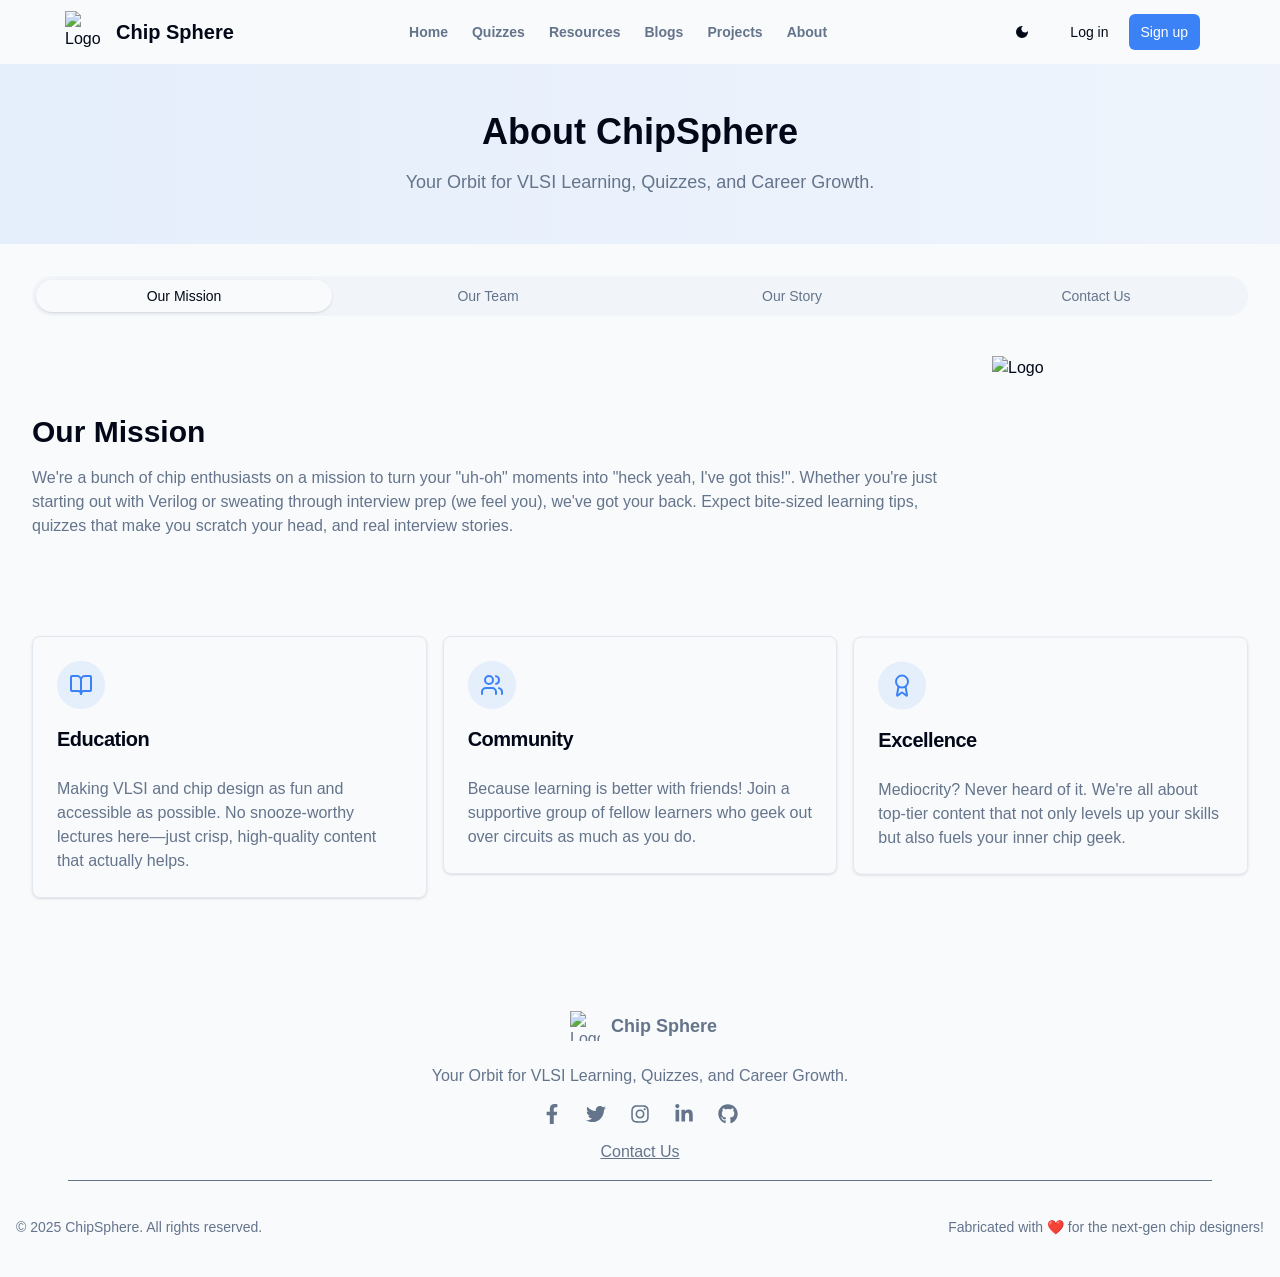
==== about.html @ 9fab7bba "Clean up site: remove empty static pages and auth, add business portfolio" ====
<!DOCTYPE html><html lang="en"><head><meta charSet="utf-8"/><meta name="viewport" content="width=device-width, initial-scale=1"/><link rel="preload" href="_next/static/media/569ce4b8f30dc480-s.p.woff2" as="font" crossorigin="" type="font/woff2"/><link rel="preload" href="_next/static/media/93f479601ee12b01-s.p.woff2" as="font" crossorigin="" type="font/woff2"/><link rel="preload" as="image" imageSrcSet="/_next/image?url=%2Flogo_dark.png&amp;w=48&amp;q=75 1x, /_next/image?url=%2Flogo_dark.png&amp;w=96&amp;q=75 2x"/><link rel="preload" as="image" imageSrcSet="/_next/image?url=%2Flogo_dark.png&amp;w=32&amp;q=75 1x, /_next/image?url=%2Flogo_dark.png&amp;w=64&amp;q=75 2x"/><link rel="stylesheet" href="_next/static/css/aac1193f8ad89e7d.css" data-precedence="next"/><link rel="preload" as="script" fetchPriority="low" href="_next/static/chunks/webpack-6522cab6ee8df64d.js"/><script src="_next/static/chunks/4bd1b696-c7eeac9c5f87815f.js" async=""></script><script src="_next/static/chunks/684-3b5152e643d8ca2d.js" async=""></script><script src="_next/static/chunks/main-app-050f4b3a8066e528.js" async=""></script><script src="_next/static/chunks/795d4814-c126d9906856df5e.js" async=""></script><script src="_next/static/chunks/8e1d74a4-489569174773607f.js" async=""></script><script src="_next/static/chunks/227-6f10915cf872dfcd.js" async=""></script><script src="_next/static/chunks/721-e3e5ed030bad2931.js" async=""></script><script src="_next/static/chunks/766-fa20a4cee04cad96.js" async=""></script><script src="_next/static/chunks/874-090ebe48e422caae.js" async=""></script><script src="_next/static/chunks/201-4fabe3c691b10c25.js" async=""></script><script src="_next/static/chunks/52-c215911eff30fe76.js" async=""></script><script src="_next/static/chunks/335-e26a7e29aa693370.js" async=""></script><script src="_next/static/chunks/app/layout-c824f7c0734b1a03.js" async=""></script><script src="_next/static/chunks/app/about/page-c7a4aa590e9dfe70.js" async=""></script><meta name="next-size-adjust" content=""/><title>Chip Shpere</title><meta name="description" content="VLSI notebook"/><link rel="icon" href="favicon.ico" type="image/x-icon" sizes="500x500"/><script>document.querySelectorAll('body link[rel="icon"], body link[rel="apple-touch-icon"]').forEach(el => document.head.appendChild(el))</script><script src="_next/static/chunks/polyfills-42372ed130431b0a.js" noModule=""></script></head><body class="__variable_5cfdac __variable_9a8899 antialiased overflow-y-auto custom-scroll"><div class="jsx-169be7203678d541 fixed top-4 right-4 z-[9999]"><section aria-label="Notifications alt+T" tabindex="-1" aria-live="polite" aria-relevant="additions text" aria-atomic="false"></section></div> <header class="sticky top-0 z-50 w-full transition-all duration-200 bg-transparent"><div class="container mx-auto flex h-16 items-center justify-between px-2 lg:px-[4rem]"><div class="flex items-center"><a class="flex items-center space-x-2" href="index.html"><div class="h-9 w-9 md:h-11 md:w-11 flex items-center justify-center"><img alt="Logo" width="42" height="42" decoding="async" data-nimg="1" style="color:transparent" srcSet="_next/image%3Furl=%252Flogo_dark.png&amp;w=48&amp;q=75amp;q_next/image%3Furl=%252Flogo_dark.png&amp;w=96&amp;q=75mp;w=96&amp;q=75 2x" src="_next/image%3Furl=%252Flogo_dark.png&amp;w=96&amp;q=75"/></div><span class="font-bold text-xl">Chip Sphere</span></a></div><nav class="hidden md:flex items-center space-x-6"><a class="text-[0.875rem] font-bold transition-colors hover:text-primary text-muted-foreground" href="index.html">Home</a><a class="text-[0.875rem] font-bold transition-colors hover:text-primary text-muted-foreground" href="portfolio.html">Portfolio</a><a class="text-[0.875rem] font-bold transition-colors hover:text-primary text-primary" href="about.html">About</a></nav><div class="flex items-center space-x-4"><button class="inline-flex items-center justify-center gap-2 whitespace-nowrap rounded-md text-sm font-medium ring-offset-background transition-colors focus-visible:outline-none focus-visible:ring-2 focus-visible:ring-ring focus-visible:ring-offset-2 disabled:pointer-events-none disabled:opacity-50 [&amp;_svg]:pointer-events-none [&amp;_svg]:size-4 [&amp;_svg]:shrink-0 hover:bg-accent hover:text-accent-foreground h-10 w-10 cursor-pointer" aria-label="Toggle Theme"><svg stroke="currentColor" fill="currentColor" stroke-width="0" viewBox="0 0 24 24" class="h-5 w-5" height="1em" width="1em" xmlns="http://www.w3.org/2000/svg"><path fill="none" d="M0 0h24v24H0z"></path><path d="M12 3a9 9 0 1 0 9 9c0-.46-.04-.92-.1-1.36a5.389 5.389 0 0 1-4.4 2.26 5.403 5.403 0 0 1-3.14-9.8c-.44-.06-.9-.1-1.36-.1z"></path></svg></button><div class="hidden sm:flex items-center space-x-2"><a class="inline-flex items-center justify-center gap-2 whitespace-nowrap text-sm font-medium ring-offset-background focus-visible:outline-none focus-visible:ring-2 focus-visible:ring-ring focus-visible:ring-offset-2 disabled:pointer-events-none disabled:opacity-50 [&amp;_svg]:pointer-events-none [&amp;_svg]:size-4 [&amp;_svg]:shrink-0 bg-primary text-white h-9 rounded-md px-3 hover:bg-primary/90 transition-colors" href="about.html#contact">Contact</a></div><button class="inline-flex items-center justify-center gap-2 whitespace-nowrap rounded-md text-sm font-medium ring-offset-background transition-colors focus-visible:outline-none focus-visible:ring-2 focus-visible:ring-ring focus-visible:ring-offset-2 disabled:pointer-events-none disabled:opacity-50 [&amp;_svg]:pointer-events-none [&amp;_svg]:size-4 [&amp;_svg]:shrink-0 hover:bg-accent hover:text-accent-foreground md:hidden h-8 w-8" aria-label="Open Menu" type="button" aria-haspopup="dialog" aria-expanded="false" aria-controls="radix-«R7nb»" data-state="closed"><svg xmlns="http://www.w3.org/2000/svg" width="24" height="24" viewBox="0 0 24 24" fill="none" stroke="currentColor" stroke-width="2" stroke-linecap="round" stroke-linejoin="round" class="lucide lucide-menu h-4 w-4" aria-hidden="true"><path d="M4 12h16"></path><path d="M4 18h16"></path><path d="M4 6h16"></path></svg></button></div></div>
<main class="flex-grow">
<section id="contact" class="flex items-center justify-center text-center h-[100vh] sm:h-auto bg-gradient-to-r from-primary/10 to-primary/5 py-20 px-4 sm:px-6 lg:px-8">
<div class="max-w-7xl mx-auto space-y-4">
<h1 class="text-5xl font-semibold lg:text-6xl sm:tracking-tight">About <span class="text-primary">ChipSphere</span></h1>
<p class="text-lg text-muted-foreground max-w-2xl mx-auto">We build the orbit where VLSI learners, engineers, and dreamers grow together.</p>
</div>
</section>

<section class="py-16 px-4 sm:px-6 lg:px-8 bg-background">
<div class="max-w-7xl mx-auto grid grid-cols-1 md:grid-cols-2 gap-12 items-center">
<div class="space-y-6">
<h2 class="text-3xl font-bold mb-4">Our Mission</h2>
<p class="text-muted-foreground">ChipSphere exists to make semiconductor and VLSI learning accessible, hands-on, and community-driven. From interactive quizzes to open projects, we prepare students and professionals for careers shaping the future of chips.</p>
</div>
<div class="grid grid-cols-2 gap-6">
<div class="bg-card rounded-lg p-6 shadow-sm border border-border"><h3 class="text-2xl font-bold text-primary">Learn</h3><p class="text-sm text-muted-foreground">Interact, quiz, explore</p></div>
<div class="bg-card rounded-lg p-6 shadow-sm border border-border"><h3 class="text-2xl font-bold text-primary">Build</h3><p class="text-sm text-muted-foreground">Real chip projects</p></div>
<div class="bg-card rounded-lg p-6 shadow-sm border border-border"><h3 class="text-2xl font-bold text-primary">Grow</h3><p class="text-sm text-muted-foreground">Career &amp; community</p></div>
<div class="bg-card rounded-lg p-6 shadow-sm border border-border"><h3 class="text-2xl font-bold text-primary">Connect</h3><p class="text-sm text-muted-foreground">Global chip network</p></div>
</div>
</div>
</div>
</section>

<section class="py-16 px-4 sm:px-6 lg:px-8">
<div class="max-w-7xl mx-auto text-center">
<h2 class="text-3xl font-bold mb-8" id="contact">Get in Touch</h2>
<p class="text-lg text-muted-foreground max-w-xl mx-auto mb-8">Questions, ideas, or a project you want to share? We&apos;d love to hear from you.</p>
<div class="grid grid-cols-1 md:grid-cols-3 gap-6">
<div class="bg-card rounded-lg p-6 shadow-sm border border-border"><h3 class="text-lg font-semibold">Email</h3><p class="text-muted-foreground">hello@chipsphere.in</p></div>
<div class="bg-card rounded-lg p-6 shadow-sm border border-border"><h3 class="text-lg font-semibold">Community</h3><p class="text-muted-foreground">LinkedIn @chipsphere</p></div>
<div class="bg-card rounded-lg p-6 shadow-sm border border-border"><h3 class="text-lg font-semibold">Follow</h3><p class="text-muted-foreground">Join our growth orbit</p></div>
</div>
</div>
</section>
</main><footer class="bg-secondaryBackground text-center text-muted-foreground py-10 px-4"><div class="max-w-screen-xl mx-auto space-y-4"><a class="flex items-center justify-center space-x-1" href="index.html"><div class="h-9 w-9 md:h-11 md:w-11  flex items-center justify-center"><img alt="Logo" width="30" height="30" decoding="async" data-nimg="1" style="color:transparent" srcSet="_next/image%3Furl=%252Flogo_dark.png&amp;w=32&amp;q=75amp;q_next/image%3Furl=%252Flogo_dark.png&amp;w=64&amp;q=75mp;w=64&amp;q=75 2x" src="_next/image%3Furl=%252Flogo_dark.png&amp;w=64&amp;q=75"/></div><span class="font-semibold text-lg ">Chip Sphere</span></a><p>Your Orbit for VLSI Learning, Quizzes, and Career Growth.</p><div class="flex justify-center space-x-6 text-xl"><a href="about.html#"><svg stroke="currentColor" fill="currentColor" stroke-width="0" viewBox="0 0 320 512" height="1em" width="1em" xmlns="http://www.w3.org/2000/svg"><path d="M279.14 288l14.22-92.66h-88.91v-60.13c0-25.35 12.42-50.06 52.24-50.06h40.42V6.26S260.43 0 225.36 0c-73.22 0-121.08 44.38-121.08 124.72v70.62H22.89V288h81.39v224h100.17V288z"></path></svg></a><a href="about.html#"><svg stroke="currentColor" fill="currentColor" stroke-width="0" viewBox="0 0 512 512" height="1em" width="1em" xmlns="http://www.w3.org/2000/svg"><path d="M459.37 151.716c.325 4.548.325 9.097.325 13.645 0 138.72-105.583 298.558-298.558 298.558-59.452 0-114.68-17.219-161.137-47.106 8.447.974 16.568 1.299 25.34 1.299 49.055 0 94.213-16.568 130.274-44.832-46.132-.975-84.792-31.188-98.112-72.772 6.498.974 12.995 1.624 19.818 1.624 9.421 0 18.843-1.3 27.614-3.573-48.081-9.747-84.143-51.98-84.143-102.985v-1.299c13.969 7.797 30.214 12.67 47.431 13.319-28.264-18.843-46.781-51.005-46.781-87.391 0-19.492 5.197-37.36 14.294-52.954 51.655 63.675 129.3 105.258 216.365 109.807-1.624-7.797-2.599-15.918-2.599-24.04 0-57.828 46.782-104.934 104.934-104.934 30.213 0 57.502 12.67 76.67 33.137 23.715-4.548 46.456-13.32 66.599-25.34-7.798 24.366-24.366 44.833-46.132 57.827 21.117-2.273 41.584-8.122 60.426-16.243-14.292 20.791-32.161 39.308-52.628 54.253z"></path></svg></a><a href="about.html#"><svg stroke="currentColor" fill="currentColor" stroke-width="0" viewBox="0 0 448 512" height="1em" width="1em" xmlns="http://www.w3.org/2000/svg"><path d="M224.1 141c-63.6 0-114.9 51.3-114.9 114.9s51.3 114.9 114.9 114.9S339 319.5 339 255.9 287.7 141 224.1 141zm0 189.6c-41.1 0-74.7-33.5-74.7-74.7s33.5-74.7 74.7-74.7 74.7 33.5 74.7 74.7-33.6 74.7-74.7 74.7zm146.4-194.3c0 14.9-12 26.8-26.8 26.8-14.9 0-26.8-12-26.8-26.8s12-26.8 26.8-26.8 26.8 12 26.8 26.8zm76.1 27.2c-1.7-35.9-9.9-67.7-36.2-93.9-26.2-26.2-58-34.4-93.9-36.2-37-2.1-147.9-2.1-184.9 0-35.8 1.7-67.6 9.9-93.9 36.1s-34.4 58-36.2 93.9c-2.1 37-2.1 147.9 0 184.9 1.7 35.9 9.9 67.7 36.2 93.9s58 34.4 93.9 36.2c37 2.1 147.9 2.1 184.9 0 35.9-1.7 67.7-9.9 93.9-36.2 26.2-26.2 34.4-58 36.2-93.9 2.1-37 2.1-147.8 0-184.8zM398.8 388c-7.8 19.6-22.9 34.7-42.6 42.6-29.5 11.7-99.5 9-132.1 9s-102.7 2.6-132.1-9c-19.6-7.8-34.7-22.9-42.6-42.6-11.7-29.5-9-99.5-9-132.1s-2.6-102.7 9-132.1c7.8-19.6 22.9-34.7 42.6-42.6 29.5-11.7 99.5-9 132.1-9s102.7-2.6 132.1 9c19.6 7.8 34.7 22.9 42.6 42.6 11.7 29.5 9 99.5 9 132.1s2.7 102.7-9 132.1z"></path></svg></a><a href="about.html#"><svg stroke="currentColor" fill="currentColor" stroke-width="0" viewBox="0 0 448 512" height="1em" width="1em" xmlns="http://www.w3.org/2000/svg"><path d="M100.28 448H7.4V148.9h92.88zM53.79 108.1C24.09 108.1 0 83.5 0 53.8a53.79 53.79 0 0 1 107.58 0c0 29.7-24.1 54.3-53.79 54.3zM447.9 448h-92.68V302.4c0-34.7-.7-79.2-48.29-79.2-48.29 0-55.69 37.7-55.69 76.7V448h-92.78V148.9h89.08v40.8h1.3c12.4-23.5 42.69-48.3 87.88-48.3 94 0 111.28 61.9 111.28 142.3V448z"></path></svg></a><a href="about.html#"><svg stroke="currentColor" fill="currentColor" stroke-width="0" viewBox="0 0 496 512" height="1em" width="1em" xmlns="http://www.w3.org/2000/svg"><path d="M165.9 397.4c0 2-2.3 3.6-5.2 3.6-3.3.3-5.6-1.3-5.6-3.6 0-2 2.3-3.6 5.2-3.6 3-.3 5.6 1.3 5.6 3.6zm-31.1-4.5c-.7 2 1.3 4.3 4.3 4.9 2.6 1 5.6 0 6.2-2s-1.3-4.3-4.3-5.2c-2.6-.7-5.5.3-6.2 2.3zm44.2-1.7c-2.9.7-4.9 2.6-4.6 4.9.3 2 2.9 3.3 5.9 2.6 2.9-.7 4.9-2.6 4.6-4.6-.3-1.9-3-3.2-5.9-2.9zM244.8 8C106.1 8 0 113.3 0 252c0 110.9 69.8 205.8 169.5 239.2 12.8 2.3 17.3-5.6 17.3-12.1 0-6.2-.3-40.4-.3-61.4 0 0-70 15-84.7-29.8 0 0-11.4-29.1-27.8-36.6 0 0-22.9-15.7 1.6-15.4 0 0 24.9 2 38.6 25.8 21.9 38.6 58.6 27.5 72.9 20.9 2.3-16 8.8-27.1 16-33.7-55.9-6.2-112.3-14.3-112.3-110.5 0-27.5 7.6-41.3 23.6-58.9-2.6-6.5-11.1-33.3 2.6-67.9 20.9-6.5 69 27 69 27 20-5.6 41.5-8.5 62.8-8.5s42.8 2.9 62.8 8.5c0 0 48.1-33.6 69-27 13.7 34.7 5.2 61.4 2.6 67.9 16 17.7 25.8 31.5 25.8 58.9 0 96.5-58.9 104.2-114.8 110.5 9.2 7.9 17 22.9 17 46.4 0 33.7-.3 75.4-.3 83.6 0 6.5 4.6 14.4 17.3 12.1C428.2 457.8 496 362.9 496 252 496 113.3 383.5 8 244.8 8zM97.2 352.9c-1.3 1-1 3.3.7 5.2 1.6 1.6 3.9 2.3 5.2 1 1.3-1 1-3.3-.7-5.2-1.6-1.6-3.9-2.3-5.2-1zm-10.8-8.1c-.7 1.3.3 2.9 2.3 3.9 1.6 1 3.6.7 4.3-.7.7-1.3-.3-2.9-2.3-3.9-2-.6-3.6-.3-4.3.7zm32.4 35.6c-1.6 1.3-1 4.3 1.3 6.2 2.3 2.3 5.2 2.6 6.5 1 1.3-1.3.7-4.3-1.3-6.2-2.2-2.3-5.2-2.6-6.5-1zm-11.4-14.7c-1.6 1-1.6 3.6 0 5.9 1.6 2.3 4.3 3.3 5.6 2.3 1.6-1.3 1.6-3.9 0-6.2-1.4-2.3-4-3.3-5.6-2z"></path></svg></a></div><a href="about.html#contact"><p class="underline cursor-pointer">Contact Us</p></a><hr class="my-4 border-muted-foreground w-11/12 mx-auto"/><div class="flex flex-col sm:flex-row justify-between items-center text-sm pt-5 "><p>© 2025 ChipSphere. All rights reserved.</p><p class="mt-2 sm:mt-0">Fabricated with <span>❤️</span> for the next-gen chip designers!</p></div></div></footer><script src="_next/static/chunks/webpack-6522cab6ee8df64d.js" async=""></script><script>(self.__next_f=self.__next_f||[]).push([0])</script><script>self.__next_f.push([1,"1:\"$Sreact.fragment\"\n2:I[4463,[\"479\",\"static/chunks/795d4814-c126d9906856df5e.js\",\"711\",\"static/chunks/8e1d74a4-489569174773607f.js\",\"227\",\"static/chunks/227-6f10915cf872dfcd.js\",\"721\",\"static/chunks/721-e3e5ed030bad2931.js\",\"766\",\"static/chunks/766-fa20a4cee04cad96.js\",\"874\",\"static/chunks/874-090ebe48e422caae.js\",\"201\",\"static/chunks/201-4fabe3c691b10c25.js\",\"52\",\"static/chunks/52-c215911eff30fe76.js\",\"335\",\"static/chunks/335-e26a7e29aa693370.js\",\"177\",\"static/chunks/app/layout-c824f7c0734b1a03.js\"],\"default\"]\n3:I[7555,[],\"\"]\n4:I[1295,[],\"\"]\n5:I[894,[],\"ClientPageRoot\"]\n6:I[1316,[\"227\",\"static/chunks/227-6f10915cf872dfcd.js\",\"766\",\"static/chunks/766-fa20a4cee04cad96.js\",\"201\",\"static/chunks/201-4fabe3c691b10c25.js\",\"52\",\"static/chunks/52-c215911eff30fe76.js\",\"220\",\"static/chunks/app/about/page-c7a4aa590e9dfe70.js\"],\"default\"]\n9:I[9665,[],\"MetadataBoundary\"]\nb:I[9665,[],\"OutletBoundary\"]\ne:I[4911,[],\"AsyncMetadataOutlet\"]\n10:I[9665,[],\"ViewportBoundary\"]\n12:I[6614,[],\"\"]\n:HL[\"/_next/static/media/569ce4b8f30dc480-s.p.woff2\",\"font\",{\"crossOrigin\":\"\",\"type\":\"font/woff2\"}]\n:HL[\"/_next/static/media/93f479601ee12b01-s.p.woff2\",\"font\",{\"crossOrigin\":\"\",\"type\":\"font/woff2\"}]\n:HL[\"/_next/static/css/aac1193f8ad89e7d.css\",\"style\"]\n"])</script><script>self.__next_f.push([1,"0:{\"P\":null,\"b\":\"A3EIVVnWwf5ebR1KjICjf\",\"p\":\"\",\"c\":[\"\",\"about\"],\"i\":false,\"f\":[[[\"\",{\"children\":[\"about\",{\"children\":[\"__PAGE__\",{}]}]},\"$undefined\",\"$undefined\",true],[\"\",[\"$\",\"$1\",\"c\",{\"children\":[[[\"$\",\"link\",\"0\",{\"rel\":\"stylesheet\",\"href\":\"/_next/static/css/aac1193f8ad89e7d.css\",\"precedence\":\"next\",\"crossOrigin\":\"$undefined\",\"nonce\":\"$undefined\"}]],[\"$\",\"html\",null,{\"lang\":\"en\",\"suppressHydrationWarning\":true,\"children\":[\"$\",\"body\",null,{\"className\":\"__variable_5cfdac __variable_9a8899 antialiased overflow-y-auto custom-scroll\",\"children\":[\"$\",\"$L2\",null,{\"children\":[\"$\",\"$L3\",null,{\"parallelRouterKey\":\"children\",\"error\":\"$undefined\",\"errorStyles\":\"$undefined\",\"errorScripts\":\"$undefined\",\"template\":[\"$\",\"$L4\",null,{}],\"templateStyles\":\"$undefined\",\"templateScripts\":\"$undefined\",\"notFound\":[[[\"$\",\"title\",null,{\"children\":\"404: This page could not be found.\"}],[\"$\",\"div\",null,{\"style\":{\"fontFamily\":\"system-ui,\\\"Segoe UI\\\",Roboto,Helvetica,Arial,sans-serif,\\\"Apple Color Emoji\\\",\\\"Segoe UI Emoji\\\"\",\"height\":\"100vh\",\"textAlign\":\"center\",\"display\":\"flex\",\"flexDirection\":\"column\",\"alignItems\":\"center\",\"justifyContent\":\"center\"},\"children\":[\"$\",\"div\",null,{\"children\":[[\"$\",\"style\",null,{\"dangerouslySetInnerHTML\":{\"__html\":\"body{color:#000;background:#fff;margin:0}.next-error-h1{border-right:1px solid rgba(0,0,0,.3)}@media (prefers-color-scheme:dark){body{color:#fff;background:#000}.next-error-h1{border-right:1px solid rgba(255,255,255,.3)}}\"}}],[\"$\",\"h1\",null,{\"className\":\"next-error-h1\",\"style\":{\"display\":\"inline-block\",\"margin\":\"0 20px 0 0\",\"padding\":\"0 23px 0 0\",\"fontSize\":24,\"fontWeight\":500,\"verticalAlign\":\"top\",\"lineHeight\":\"49px\"},\"children\":404}],[\"$\",\"div\",null,{\"style\":{\"display\":\"inline-block\"},\"children\":[\"$\",\"h2\",null,{\"style\":{\"fontSize\":14,\"fontWeight\":400,\"lineHeight\":\"49px\",\"margin\":0},\"children\":\"This page could not be found.\"}]}]]}]}]],[]],\"forbidden\":\"$undefined\",\"unauthorized\":\"$undefined\"}]}]}]}]]}],{\"children\":[\"about\",[\"$\",\"$1\",\"c\",{\"children\":[null,[\"$\",\"$L3\",null,{\"parallelRouterKey\":\"children\",\"error\":\"$undefined\",\"errorStyles\":\"$undefined\",\"errorScripts\":\"$undefined\",\"template\":[\"$\",\"$L4\",null,{}],\"templateStyles\":\"$undefined\",\"templateScripts\":\"$undefined\",\"notFound\":\"$undefined\",\"forbidden\":\"$undefined\",\"unauthorized\":\"$undefined\"}]]}],{\"children\":[\"__PAGE__\",[\"$\",\"$1\",\"c\",{\"children\":[[\"$\",\"$L5\",null,{\"Component\":\"$6\",\"searchParams\":{},\"params\":{},\"promises\":[\"$@7\",\"$@8\"]}],[\"$\",\"$L9\",null,{\"children\":\"$La\"}],null,[\"$\",\"$Lb\",null,{\"children\":[\"$Lc\",\"$Ld\",[\"$\",\"$Le\",null,{\"promise\":\"$@f\"}]]}]]}],{},null,false]},null,false]},[[\"$\",\"div\",\"l\",{\"className\":\"flex items-center justify-center h-screen \",\"children\":[\"$\",\"div\",null,{\"className\":\"w-12 h-12 border-4 border-blue-500 border-t-transparent rounded-full animate-spin\"}]}],[],[]],false],[\"$\",\"$1\",\"h\",{\"children\":[null,[\"$\",\"$1\",\"qoyWqoa01FvVqYKNIh8Eg\",{\"children\":[[\"$\",\"$L10\",null,{\"children\":\"$L11\"}],[\"$\",\"meta\",null,{\"name\":\"next-size-adjust\",\"content\":\"\"}]]}],null]}],false]],\"m\":\"$undefined\",\"G\":[\"$12\",\"$undefined\"],\"s\":false,\"S\":true}\n"])</script><script>self.__next_f.push([1,"13:\"$Sreact.suspense\"\n14:I[4911,[],\"AsyncMetadata\"]\n7:{}\n8:{}\na:[\"$\",\"$13\",null,{\"fallback\":null,\"children\":[\"$\",\"$L14\",null,{\"promise\":\"$@15\"}]}]\n"])</script><script>self.__next_f.push([1,"d:null\n"])</script><script>self.__next_f.push([1,"11:[[\"$\",\"meta\",\"0\",{\"charSet\":\"utf-8\"}],[\"$\",\"meta\",\"1\",{\"name\":\"viewport\",\"content\":\"width=device-width, initial-scale=1\"}]]\nc:null\n"])</script><script>self.__next_f.push([1,"15:{\"metadata\":[[\"$\",\"title\",\"0\",{\"children\":\"Chip Shpere\"}],[\"$\",\"meta\",\"1\",{\"name\":\"description\",\"content\":\"VLSI notebook\"}],[\"$\",\"link\",\"2\",{\"rel\":\"icon\",\"href\":\"/favicon.ico\",\"type\":\"image/x-icon\",\"sizes\":\"500x500\"}]],\"error\":null,\"digest\":\"$undefined\"}\nf:{\"metadata\":\"$15:metadata\",\"error\":null,\"digest\":\"$undefined\"}\n"])</script></body></html>
---- _next/static/css/aac1193f8ad89e7d.css ----
@font-face{font-family:Geist;font-style:normal;font-weight:100 900;font-display:swap;src:url(../media/8d697b304b401681-s.woff2) format("woff2");unicode-range:u+0301,u+0400-045f,u+0490-0491,u+04b0-04b1,u+2116}@font-face{font-family:Geist;font-style:normal;font-weight:100 900;font-display:swap;src:url(../media/ba015fad6dcf6784-s.woff2) format("woff2");unicode-range:u+0100-02ba,u+02bd-02c5,u+02c7-02cc,u+02ce-02d7,u+02dd-02ff,u+0304,u+0308,u+0329,u+1d00-1dbf,u+1e00-1e9f,u+1ef2-1eff,u+2020,u+20a0-20ab,u+20ad-20c0,u+2113,u+2c60-2c7f,u+a720-a7ff}@font-face{font-family:Geist;font-style:normal;font-weight:100 900;font-display:swap;src:url(../media/569ce4b8f30dc480-s.p.woff2) format("woff2");unicode-range:u+00??,u+0131,u+0152-0153,u+02bb-02bc,u+02c6,u+02da,u+02dc,u+0304,u+0308,u+0329,u+2000-206f,u+20ac,u+2122,u+2191,u+2193,u+2212,u+2215,u+feff,u+fffd}@font-face{font-family:Geist Fallback;src:local("Arial");ascent-override:95.94%;descent-override:28.16%;line-gap-override:0.00%;size-adjust:104.76%}.__className_5cfdac{font-family:Geist,Geist Fallback;font-style:normal}.__variable_5cfdac{--font-geist-sans:"Geist","Geist Fallback"}@font-face{font-family:Geist Mono;font-style:normal;font-weight:100 900;font-display:swap;src:url(../media/9610d9e46709d722-s.woff2) format("woff2");unicode-range:u+0301,u+0400-045f,u+0490-0491,u+04b0-04b1,u+2116}@font-face{font-family:Geist Mono;font-style:normal;font-weight:100 900;font-display:swap;src:url(../media/747892c23ea88013-s.woff2) format("woff2");unicode-range:u+0100-02ba,u+02bd-02c5,u+02c7-02cc,u+02ce-02d7,u+02dd-02ff,u+0304,u+0308,u+0329,u+1d00-1dbf,u+1e00-1e9f,u+1ef2-1eff,u+2020,u+20a0-20ab,u+20ad-20c0,u+2113,u+2c60-2c7f,u+a720-a7ff}@font-face{font-family:Geist Mono;font-style:normal;font-weight:100 900;font-display:swap;src:url(../media/93f479601ee12b01-s.p.woff2) format("woff2");unicode-range:u+00??,u+0131,u+0152-0153,u+02bb-02bc,u+02c6,u+02da,u+02dc,u+0304,u+0308,u+0329,u+2000-206f,u+20ac,u+2122,u+2191,u+2193,u+2212,u+2215,u+feff,u+fffd}@font-face{font-family:Geist Mono Fallback;src:local("Arial");ascent-override:74.67%;descent-override:21.92%;line-gap-override:0.00%;size-adjust:134.59%}.__className_9a8899{font-family:Geist Mono,Geist Mono Fallback;font-style:normal}.__variable_9a8899{--font-geist-mono:"Geist Mono","Geist Mono Fallback"}

/*! tailwindcss v4.1.7 | MIT License | https://tailwindcss.com */@layer properties{@supports (((-webkit-hyphens:none)) and (not (margin-trim:inline))) or ((-moz-orient:inline) and (not (color:rgb(from red r g b)))){*,::backdrop,:after,:before{--tw-scale-x:1;--tw-scale-y:1;--tw-scale-z:1;--tw-rotate-x:initial;--tw-rotate-y:initial;--tw-rotate-z:initial;--tw-skew-x:initial;--tw-skew-y:initial;--tw-space-y-reverse:0;--tw-space-x-reverse:0;--tw-border-style:solid;--tw-gradient-position:initial;--tw-gradient-from:#0000;--tw-gradient-via:#0000;--tw-gradient-to:#0000;--tw-gradient-stops:initial;--tw-gradient-via-stops:initial;--tw-gradient-from-position:0%;--tw-gradient-via-position:50%;--tw-gradient-to-position:100%;--tw-leading:initial;--tw-font-weight:initial;--tw-tracking:initial;--tw-shadow:0 0 #0000;--tw-shadow-color:initial;--tw-shadow-alpha:100%;--tw-inset-shadow:0 0 #0000;--tw-inset-shadow-color:initial;--tw-inset-shadow-alpha:100%;--tw-ring-color:initial;--tw-ring-shadow:0 0 #0000;--tw-inset-ring-color:initial;--tw-inset-ring-shadow:0 0 #0000;--tw-ring-inset:initial;--tw-ring-offset-width:0px;--tw-ring-offset-color:#fff;--tw-ring-offset-shadow:0 0 #0000;--tw-outline-style:solid;--tw-blur:initial;--tw-brightness:initial;--tw-contrast:initial;--tw-grayscale:initial;--tw-hue-rotate:initial;--tw-invert:initial;--tw-opacity:initial;--tw-saturate:initial;--tw-sepia:initial;--tw-drop-shadow:initial;--tw-drop-shadow-color:initial;--tw-drop-shadow-alpha:100%;--tw-drop-shadow-size:initial;--tw-backdrop-blur:initial;--tw-backdrop-brightness:initial;--tw-backdrop-contrast:initial;--tw-backdrop-grayscale:initial;--tw-backdrop-hue-rotate:initial;--tw-backdrop-invert:initial;--tw-backdrop-opacity:initial;--tw-backdrop-saturate:initial;--tw-backdrop-sepia:initial;--tw-duration:initial;--tw-ease:initial;--tw-translate-x:0;--tw-translate-y:0;--tw-translate-z:0}}}@layer theme{:host,:root{--font-sans:ui-sans-serif,system-ui,sans-serif,"Apple Color Emoji","Segoe UI Emoji","Segoe UI Symbol","Noto Color Emoji";--font-mono:ui-monospace,SFMono-Regular,Menlo,Monaco,Consolas,"Liberation Mono","Courier New",monospace;--color-red-100:oklch(93.6% .032 17.717);--color-red-500:oklch(63.7% .237 25.331);--color-red-600:oklch(57.7% .245 27.325);--color-yellow-500:oklch(79.5% .184 86.047);--color-green-500:oklch(72.3% .219 149.579);--color-green-600:oklch(62.7% .194 149.214);--color-green-700:oklch(52.7% .154 150.069);--color-blue-500:oklch(62.3% .214 259.815);--color-blue-600:oklch(54.6% .245 262.881);--color-blue-700:oklch(48.8% .243 264.376);--color-purple-500:oklch(62.7% .265 303.9);--color-gray-400:oklch(70.7% .022 261.325);--color-gray-500:oklch(55.1% .027 264.364);--color-gray-600:oklch(44.6% .03 256.802);--color-black:#000;--color-white:#fff;--spacing:.25rem;--breakpoint-md:48rem;--breakpoint-xl:80rem;--container-sm:24rem;--container-md:28rem;--container-lg:32rem;--container-2xl:42rem;--container-3xl:48rem;--container-4xl:56rem;--container-7xl:80rem;--text-xs:.75rem;--text-xs--line-height:calc(1/.75);--text-sm:.875rem;--text-sm--line-height:calc(1.25/.875);--text-base:1rem;--text-base--line-height:calc(1.5/1);--text-lg:1.125rem;--text-lg--line-height:calc(1.75/1.125);--text-xl:1.25rem;--text-xl--line-height:calc(1.75/1.25);--text-2xl:1.5rem;--text-2xl--line-height:calc(2/1.5);--text-3xl:1.875rem;--text-3xl--line-height:calc(2.25/1.875);--text-4xl:2.25rem;--text-4xl--line-height:calc(2.5/2.25);--text-5xl:3rem;--text-5xl--line-height:1;--text-6xl:3.75rem;--text-6xl--line-height:1;--font-weight-medium:500;--font-weight-semibold:600;--font-weight-bold:700;--font-weight-extrabold:800;--tracking-tight:-.025em;--tracking-widest:.1em;--leading-relaxed:1.625;--radius-sm:.25rem;--radius-md:.375rem;--radius-lg:.5rem;--radius-xl:.75rem;--radius-2xl:1rem;--ease-in-out:cubic-bezier(.4,0,.2,1);--animate-spin:spin 1s linear infinite;--blur-sm:8px;--blur-md:12px;--default-transition-duration:.15s;--default-transition-timing-function:cubic-bezier(.4,0,.2,1);--default-font-family:var(--font-sans);--default-mono-font-family:var(--font-mono);--color-primary:var(--primary);--color-muted:var(--muted);--color-muted-foreground:var(--muted-foreground);--color-secondary:var(--secondary);--color-secondary-foreground:var(--secondary-foreground);--color-accent:var(--accent);--color-accent-foreground:var(--accent-foreground);--color-destructive:var(--destructive);--color-destructive-foreground:var(--destructive-foreground);--color-border:var(--border);--color-input:var(--input);--color-ring:var(--ring);--color-background:var(--background);--color-foreground:var(--foreground);--color-container-background:var(--container-background);--color-secondary-text:var(--secondaryText);--color-success:var(--success);--color-success-foreground:var(--success-foreground);--color-error:var(--error);--color-error-foreground:var(--error-foreground)}}@layer base{*,::backdrop,:after,:before{box-sizing:border-box;border:0 solid;margin:0;padding:0}::file-selector-button{box-sizing:border-box;border:0 solid;margin:0;padding:0}:host,html{-webkit-text-size-adjust:100%;tab-size:4;line-height:1.5;font-family:var(--default-font-family,ui-sans-serif,system-ui,sans-serif,"Apple Color Emoji","Segoe UI Emoji","Segoe UI Symbol","Noto Color Emoji");font-feature-settings:var(--default-font-feature-settings,normal);font-variation-settings:var(--default-font-variation-settings,normal);-webkit-tap-highlight-color:transparent}hr{height:0;color:inherit;border-top-width:1px}abbr:where([title]){-webkit-text-decoration:underline dotted;text-decoration:underline dotted}h1,h2,h3,h4,h5,h6{font-size:inherit;font-weight:inherit}a{color:inherit;-webkit-text-decoration:inherit;text-decoration:inherit}b,strong{font-weight:bolder}code,kbd,pre,samp{font-family:var(--default-mono-font-family,ui-monospace,SFMono-Regular,Menlo,Monaco,Consolas,"Liberation Mono","Courier New",monospace);font-feature-settings:var(--default-mono-font-feature-settings,normal);font-variation-settings:var(--default-mono-font-variation-settings,normal);font-size:1em}small{font-size:80%}sub,sup{vertical-align:baseline;font-size:75%;line-height:0;position:relative}sub{bottom:-.25em}sup{top:-.5em}table{text-indent:0;border-color:inherit;border-collapse:collapse}:-moz-focusring{outline:auto}progress{vertical-align:baseline}summary{display:list-item}menu,ol,ul{list-style:none}audio,canvas,embed,iframe,img,object,svg,video{vertical-align:middle;display:block}img,video{max-width:100%;height:auto}button,input,optgroup,select,textarea{font:inherit;font-feature-settings:inherit;font-variation-settings:inherit;letter-spacing:inherit;color:inherit;opacity:1;background-color:#0000;border-radius:0}::file-selector-button{font:inherit;font-feature-settings:inherit;font-variation-settings:inherit;letter-spacing:inherit;color:inherit;opacity:1;background-color:#0000;border-radius:0}:where(select:is([multiple],[size])) optgroup{font-weight:bolder}:where(select:is([multiple],[size])) optgroup option{padding-inline-start:20px}::file-selector-button{margin-inline-end:4px}::placeholder{opacity:1}@supports (not ((-webkit-appearance:-apple-pay-button))) or (contain-intrinsic-size:1px){::placeholder{color:currentColor}@supports (color:color-mix(in lab,red,red)){::placeholder{color:color-mix(in oklab,currentcolor 50%,transparent)}}}textarea{resize:vertical}::-webkit-search-decoration{-webkit-appearance:none}::-webkit-date-and-time-value{min-height:1lh;text-align:inherit}::-webkit-datetime-edit{display:inline-flex}::-webkit-datetime-edit-fields-wrapper{padding:0}::-webkit-datetime-edit,::-webkit-datetime-edit-year-field{padding-block:0}::-webkit-datetime-edit-day-field,::-webkit-datetime-edit-month-field{padding-block:0}::-webkit-datetime-edit-hour-field,::-webkit-datetime-edit-minute-field{padding-block:0}::-webkit-datetime-edit-millisecond-field,::-webkit-datetime-edit-second-field{padding-block:0}::-webkit-datetime-edit-meridiem-field{padding-block:0}:-moz-ui-invalid{box-shadow:none}button,input:where([type=button],[type=reset],[type=submit]){appearance:button}::file-selector-button{appearance:button}::-webkit-inner-spin-button,::-webkit-outer-spin-button{height:auto}[hidden]:where(:not([hidden=until-found])){display:none!important}}@layer components;@layer utilities{.visible{visibility:visible}.sr-only{clip:rect(0,0,0,0);white-space:nowrap;border-width:0;width:1px;height:1px;margin:-1px;padding:0;overflow:hidden}.absolute,.sr-only{position:absolute}.fixed{position:fixed}.relative{position:relative}.sticky{position:sticky}.inset-0{inset:calc(var(--spacing)*0)}.inset-x-0{inset-inline:calc(var(--spacing)*0)}.inset-y-0{inset-block:calc(var(--spacing)*0)}.top-0{top:calc(var(--spacing)*0)}.top-4{top:calc(var(--spacing)*4)}.right-0{right:calc(var(--spacing)*0)}.right-3{right:calc(var(--spacing)*3)}.right-4{right:calc(var(--spacing)*4)}.bottom-0{bottom:calc(var(--spacing)*0)}.left-0{left:calc(var(--spacing)*0)}.left-2{left:calc(var(--spacing)*2)}.z-40{z-index:40}.z-50{z-index:50}.z-\[9999\]{z-index:9999}.order-1{order:1}.order-2{order:2}.container{width:100%}@media (min-width:40rem){.container{max-width:40rem}}@media (min-width:48rem){.container{max-width:48rem}}@media (min-width:64rem){.container{max-width:64rem}}@media (min-width:80rem){.container{max-width:80rem}}@media (min-width:96rem){.container{max-width:96rem}}.m-2{margin:calc(var(--spacing)*2)}.m-5{margin:calc(var(--spacing)*5)}.-mx-1{margin-inline:calc(var(--spacing)*-1)}.mx-2{margin-inline:calc(var(--spacing)*2)}.mx-4{margin-inline:calc(var(--spacing)*4)}.mx-auto{margin-inline:auto}.my-1{margin-block:calc(var(--spacing)*1)}.my-4{margin-block:calc(var(--spacing)*4)}.my-10{margin-block:calc(var(--spacing)*10)}.prose{color:var(--tw-prose-body);max-width:65ch}.prose :where(p):not(:where([class~=not-prose],[class~=not-prose] *)){margin-top:1.25em;margin-bottom:1.25em}.prose :where([class~=lead]):not(:where([class~=not-prose],[class~=not-prose] *)){color:var(--tw-prose-lead);margin-top:1.2em;margin-bottom:1.2em;font-size:1.25em;line-height:1.6}.prose :where(a):not(:where([class~=not-prose],[class~=not-prose] *)){color:var(--tw-prose-links);font-weight:500;text-decoration:underline}.prose :where(strong):not(:where([class~=not-prose],[class~=not-prose] *)){color:var(--tw-prose-bold);font-weight:600}.prose :where(a strong):not(:where([class~=not-prose],[class~=not-prose] *)),.prose :where(blockquote strong):not(:where([class~=not-prose],[class~=not-prose] *)),.prose :where(thead th strong):not(:where([class~=not-prose],[class~=not-prose] *)){color:inherit}.prose :where(ol):not(:where([class~=not-prose],[class~=not-prose] *)){margin-top:1.25em;margin-bottom:1.25em;padding-inline-start:1.625em;list-style-type:decimal}.prose :where(ol[type=A]):not(:where([class~=not-prose],[class~=not-prose] *)){list-style-type:upper-alpha}.prose :where(ol[type=a]):not(:where([class~=not-prose],[class~=not-prose] *)){list-style-type:lower-alpha}.prose :where(ol[type=A s]):not(:where([class~=not-prose],[class~=not-prose] *)){list-style-type:upper-alpha}.prose :where(ol[type=a s]):not(:where([class~=not-prose],[class~=not-prose] *)){list-style-type:lower-alpha}.prose :where(ol[type=I]):not(:where([class~=not-prose],[class~=not-prose] *)){list-style-type:upper-roman}.prose :where(ol[type=i]):not(:where([class~=not-prose],[class~=not-prose] *)){list-style-type:lower-roman}.prose :where(ol[type=I s]):not(:where([class~=not-prose],[class~=not-prose] *)){list-style-type:upper-roman}.prose :where(ol[type=i s]):not(:where([class~=not-prose],[class~=not-prose] *)){list-style-type:lower-roman}.prose :where(ol[type="1"]):not(:where([class~=not-prose],[class~=not-prose] *)){list-style-type:decimal}.prose :where(ul):not(:where([class~=not-prose],[class~=not-prose] *)){margin-top:1.25em;margin-bottom:1.25em;padding-inline-start:1.625em;list-style-type:disc}.prose :where(ol>li):not(:where([class~=not-prose],[class~=not-prose] *))::marker{color:var(--tw-prose-counters);font-weight:400}.prose :where(ul>li):not(:where([class~=not-prose],[class~=not-prose] *))::marker{color:var(--tw-prose-bullets)}.prose :where(dt):not(:where([class~=not-prose],[class~=not-prose] *)){color:var(--tw-prose-headings);margin-top:1.25em;font-weight:600}.prose :where(hr):not(:where([class~=not-prose],[class~=not-prose] *)){border-color:var(--tw-prose-hr);border-top-width:1px;margin-top:3em;margin-bottom:3em}.prose :where(blockquote):not(:where([class~=not-prose],[class~=not-prose] *)){color:var(--tw-prose-quotes);border-inline-start-width:.25rem;border-inline-start-color:var(--tw-prose-quote-borders);quotes:"“""”""‘""’";margin-top:1.6em;margin-bottom:1.6em;padding-inline-start:1em;font-style:italic;font-weight:500}.prose :where(blockquote p:first-of-type):not(:where([class~=not-prose],[class~=not-prose] *)):before{content:open-quote}.prose :where(blockquote p:last-of-type):not(:where([class~=not-prose],[class~=not-prose] *)):after{content:close-quote}.prose :where(h1):not(:where([class~=not-prose],[class~=not-prose] *)){color:var(--tw-prose-headings);margin-top:0;margin-bottom:.888889em;font-size:2.25em;font-weight:800;line-height:1.11111}.prose :where(h1 strong):not(:where([class~=not-prose],[class~=not-prose] *)){color:inherit;font-weight:900}.prose :where(h2):not(:where([class~=not-prose],[class~=not-prose] *)){color:var(--tw-prose-headings);margin-top:2em;margin-bottom:1em;font-size:1.5em;font-weight:700;line-height:1.33333}.prose :where(h2 strong):not(:where([class~=not-prose],[class~=not-prose] *)){color:inherit;font-weight:800}.prose :where(h3):not(:where([class~=not-prose],[class~=not-prose] *)){color:var(--tw-prose-headings);margin-top:1.6em;margin-bottom:.6em;font-size:1.25em;font-weight:600;line-height:1.6}.prose :where(h3 strong):not(:where([class~=not-prose],[class~=not-prose] *)){color:inherit;font-weight:700}.prose :where(h4):not(:where([class~=not-prose],[class~=not-prose] *)){color:var(--tw-prose-headings);margin-top:1.5em;margin-bottom:.5em;font-weight:600;line-height:1.5}.prose :where(h4 strong):not(:where([class~=not-prose],[class~=not-prose] *)){color:inherit;font-weight:700}.prose :where(img):not(:where([class~=not-prose],[class~=not-prose] *)){margin-top:2em;margin-bottom:2em}.prose :where(picture):not(:where([class~=not-prose],[class~=not-prose] *)){margin-top:2em;margin-bottom:2em;display:block}.prose :where(video):not(:where([class~=not-prose],[class~=not-prose] *)){margin-top:2em;margin-bottom:2em}.prose :where(kbd):not(:where([class~=not-prose],[class~=not-prose] *)){color:var(--tw-prose-kbd);box-shadow:0 0 0 1px rgb(var(--tw-prose-kbd-shadows)/10%),0 3px 0 rgb(var(--tw-prose-kbd-shadows)/10%);padding-top:.1875em;padding-inline-end:.375em;padding-bottom:.1875em;border-radius:.3125rem;padding-inline-start:.375em;font-family:inherit;font-size:.875em;font-weight:500}.prose :where(code):not(:where([class~=not-prose],[class~=not-prose] *)){color:var(--tw-prose-code);font-size:.875em;font-weight:600}.prose :where(code):not(:where([class~=not-prose],[class~=not-prose] *)):after,.prose :where(code):not(:where([class~=not-prose],[class~=not-prose] *)):before{content:"`"}.prose :where(a code):not(:where([class~=not-prose],[class~=not-prose] *)),.prose :where(h1 code):not(:where([class~=not-prose],[class~=not-prose] *)){color:inherit}.prose :where(h2 code):not(:where([class~=not-prose],[class~=not-prose] *)){color:inherit;font-size:.875em}.prose :where(h3 code):not(:where([class~=not-prose],[class~=not-prose] *)){color:inherit;font-size:.9em}.prose :where(blockquote code):not(:where([class~=not-prose],[class~=not-prose] *)),.prose :where(h4 code):not(:where([class~=not-prose],[class~=not-prose] *)),.prose :where(thead th code):not(:where([class~=not-prose],[class~=not-prose] *)){color:inherit}.prose :where(pre):not(:where([class~=not-prose],[class~=not-prose] *)){color:var(--tw-prose-pre-code);background-color:var(--tw-prose-pre-bg);padding-top:.857143em;padding-inline-end:1.14286em;padding-bottom:.857143em;border-radius:.375rem;margin-top:1.71429em;margin-bottom:1.71429em;padding-inline-start:1.14286em;font-size:.875em;font-weight:400;line-height:1.71429;overflow-x:auto}.prose :where(pre code):not(:where([class~=not-prose],[class~=not-prose] *)){font-weight:inherit;color:inherit;font-size:inherit;font-family:inherit;line-height:inherit;background-color:#0000;border-width:0;border-radius:0;padding:0}.prose :where(pre code):not(:where([class~=not-prose],[class~=not-prose] *)):after,.prose :where(pre code):not(:where([class~=not-prose],[class~=not-prose] *)):before{content:none}.prose :where(table):not(:where([class~=not-prose],[class~=not-prose] *)){table-layout:auto;width:100%;margin-top:2em;margin-bottom:2em;font-size:.875em;line-height:1.71429}.prose :where(thead):not(:where([class~=not-prose],[class~=not-prose] *)){border-bottom-width:1px;border-bottom-color:var(--tw-prose-th-borders)}.prose :where(thead th):not(:where([class~=not-prose],[class~=not-prose] *)){color:var(--tw-prose-headings);vertical-align:bottom;padding-inline-end:.571429em;padding-bottom:.571429em;padding-inline-start:.571429em;font-weight:600}.prose :where(tbody tr):not(:where([class~=not-prose],[class~=not-prose] *)){border-bottom-width:1px;border-bottom-color:var(--tw-prose-td-borders)}.prose :where(tbody tr:last-child):not(:where([class~=not-prose],[class~=not-prose] *)){border-bottom-width:0}.prose :where(tbody td):not(:where([class~=not-prose],[class~=not-prose] *)){vertical-align:baseline}.prose :where(tfoot):not(:where([class~=not-prose],[class~=not-prose] *)){border-top-width:1px;border-top-color:var(--tw-prose-th-borders)}.prose :where(tfoot td):not(:where([class~=not-prose],[class~=not-prose] *)){vertical-align:top}.prose :where(th,td):not(:where([class~=not-prose],[class~=not-prose] *)){text-align:start}.prose :where(figure>*):not(:where([class~=not-prose],[class~=not-prose] *)){margin-top:0;margin-bottom:0}.prose :where(figcaption):not(:where([class~=not-prose],[class~=not-prose] *)){color:var(--tw-prose-captions);margin-top:.857143em;font-size:.875em;line-height:1.42857}.prose{--tw-prose-body:oklch(37.3% .034 259.733);--tw-prose-headings:oklch(21% .034 264.665);--tw-prose-lead:oklch(44.6% .03 256.802);--tw-prose-links:oklch(21% .034 264.665);--tw-prose-bold:oklch(21% .034 264.665);--tw-prose-counters:oklch(55.1% .027 264.364);--tw-prose-bullets:oklch(87.2% .01 258.338);--tw-prose-hr:oklch(92.8% .006 264.531);--tw-prose-quotes:oklch(21% .034 264.665);--tw-prose-quote-borders:oklch(92.8% .006 264.531);--tw-prose-captions:oklch(55.1% .027 264.364);--tw-prose-kbd:oklch(21% .034 264.665);--tw-prose-kbd-shadows:NaN NaN NaN;--tw-prose-code:oklch(21% .034 264.665);--tw-prose-pre-code:oklch(92.8% .006 264.531);--tw-prose-pre-bg:oklch(27.8% .033 256.848);--tw-prose-th-borders:oklch(87.2% .01 258.338);--tw-prose-td-borders:oklch(92.8% .006 264.531);--tw-prose-invert-body:oklch(87.2% .01 258.338);--tw-prose-invert-headings:#fff;--tw-prose-invert-lead:oklch(70.7% .022 261.325);--tw-prose-invert-links:#fff;--tw-prose-invert-bold:#fff;--tw-prose-invert-counters:oklch(70.7% .022 261.325);--tw-prose-invert-bullets:oklch(44.6% .03 256.802);--tw-prose-invert-hr:oklch(37.3% .034 259.733);--tw-prose-invert-quotes:oklch(96.7% .003 264.542);--tw-prose-invert-quote-borders:oklch(37.3% .034 259.733);--tw-prose-invert-captions:oklch(70.7% .022 261.325);--tw-prose-invert-kbd:#fff;--tw-prose-invert-kbd-shadows:255 255 255;--tw-prose-invert-code:#fff;--tw-prose-invert-pre-code:oklch(87.2% .01 258.338);--tw-prose-invert-pre-bg:#00000080;--tw-prose-invert-th-borders:oklch(44.6% .03 256.802);--tw-prose-invert-td-borders:oklch(37.3% .034 259.733);font-size:1rem;line-height:1.75}.prose :where(picture>img):not(:where([class~=not-prose],[class~=not-prose] *)){margin-top:0;margin-bottom:0}.prose :where(li):not(:where([class~=not-prose],[class~=not-prose] *)){margin-top:.5em;margin-bottom:.5em}.prose :where(ol>li):not(:where([class~=not-prose],[class~=not-prose] *)),.prose :where(ul>li):not(:where([class~=not-prose],[class~=not-prose] *)){padding-inline-start:.375em}.prose :where(.prose>ul>li p):not(:where([class~=not-prose],[class~=not-prose] *)){margin-top:.75em;margin-bottom:.75em}.prose :where(.prose>ul>li>p:first-child):not(:where([class~=not-prose],[class~=not-prose] *)){margin-top:1.25em}.prose :where(.prose>ul>li>p:last-child):not(:where([class~=not-prose],[class~=not-prose] *)){margin-bottom:1.25em}.prose :where(.prose>ol>li>p:first-child):not(:where([class~=not-prose],[class~=not-prose] *)){margin-top:1.25em}.prose :where(.prose>ol>li>p:last-child):not(:where([class~=not-prose],[class~=not-prose] *)){margin-bottom:1.25em}.prose :where(ul ul,ul ol,ol ul,ol ol):not(:where([class~=not-prose],[class~=not-prose] *)){margin-top:.75em;margin-bottom:.75em}.prose :where(dl):not(:where([class~=not-prose],[class~=not-prose] *)){margin-top:1.25em;margin-bottom:1.25em}.prose :where(dd):not(:where([class~=not-prose],[class~=not-prose] *)){margin-top:.5em;padding-inline-start:1.625em}.prose :where(h2+*):not(:where([class~=not-prose],[class~=not-prose] *)),.prose :where(h3+*):not(:where([class~=not-prose],[class~=not-prose] *)),.prose :where(h4+*):not(:where([class~=not-prose],[class~=not-prose] *)),.prose :where(hr+*):not(:where([class~=not-prose],[class~=not-prose] *)){margin-top:0}.prose :where(thead th:first-child):not(:where([class~=not-prose],[class~=not-prose] *)){padding-inline-start:0}.prose :where(thead th:last-child):not(:where([class~=not-prose],[class~=not-prose] *)){padding-inline-end:0}.prose :where(tbody td,tfoot td):not(:where([class~=not-prose],[class~=not-prose] *)){padding-top:.571429em;padding-inline-end:.571429em;padding-bottom:.571429em;padding-inline-start:.571429em}.prose :where(tbody td:first-child,tfoot td:first-child):not(:where([class~=not-prose],[class~=not-prose] *)){padding-inline-start:0}.prose :where(tbody td:last-child,tfoot td:last-child):not(:where([class~=not-prose],[class~=not-prose] *)){padding-inline-end:0}.prose :where(figure):not(:where([class~=not-prose],[class~=not-prose] *)){margin-top:2em;margin-bottom:2em}.prose :where(.prose>:first-child):not(:where([class~=not-prose],[class~=not-prose] *)){margin-top:0}.prose :where(.prose>:last-child):not(:where([class~=not-prose],[class~=not-prose] *)){margin-bottom:0}.mt-0\.5{margin-top:calc(var(--spacing)*.5)}.mt-1{margin-top:calc(var(--spacing)*1)}.mt-2{margin-top:calc(var(--spacing)*2)}.mt-4{margin-top:calc(var(--spacing)*4)}.mt-6{margin-top:calc(var(--spacing)*6)}.mt-8{margin-top:calc(var(--spacing)*8)}.mt-10{margin-top:calc(var(--spacing)*10)}.mt-auto{margin-top:auto}.mr-2{margin-right:calc(var(--spacing)*2)}.mr-3{margin-right:calc(var(--spacing)*3)}.mb-1{margin-bottom:calc(var(--spacing)*1)}.mb-2{margin-bottom:calc(var(--spacing)*2)}.mb-3{margin-bottom:calc(var(--spacing)*3)}.mb-4{margin-bottom:calc(var(--spacing)*4)}.mb-6{margin-bottom:calc(var(--spacing)*6)}.mb-8{margin-bottom:calc(var(--spacing)*8)}.mb-10{margin-bottom:calc(var(--spacing)*10)}.mb-12{margin-bottom:calc(var(--spacing)*12)}.ml-2{margin-left:calc(var(--spacing)*2)}.ml-3{margin-left:calc(var(--spacing)*3)}.ml-auto{margin-left:auto}.line-clamp-2{-webkit-line-clamp:2}.line-clamp-2,.line-clamp-3{-webkit-box-orient:vertical;display:-webkit-box;overflow:hidden}.line-clamp-3{-webkit-line-clamp:3}.flex{display:flex}.grid{display:grid}.hidden{display:none}.inline-block{display:inline-block}.inline-flex{display:inline-flex}.h-2{height:calc(var(--spacing)*2)}.h-3\.5{height:calc(var(--spacing)*3.5)}.h-4{height:calc(var(--spacing)*4)}.h-5{height:calc(var(--spacing)*5)}.h-6{height:calc(var(--spacing)*6)}.h-8{height:calc(var(--spacing)*8)}.h-9{height:calc(var(--spacing)*9)}.h-10{height:calc(var(--spacing)*10)}.h-11{height:calc(var(--spacing)*11)}.h-12{height:calc(var(--spacing)*12)}.h-16{height:calc(var(--spacing)*16)}.h-48{height:calc(var(--spacing)*48)}.h-64{height:calc(var(--spacing)*64)}.h-\[1\.2rem\]{height:1.2rem}.h-\[70\%\]{height:70%}.h-\[100vh\]{height:100vh}.h-\[280\]{height:280px}.h-auto{height:auto}.h-full{height:100%}.h-px{height:1px}.h-screen{height:100vh}.max-h-\[300px\]{max-height:300px}.min-h-\[90vh\]{min-height:90vh}.min-h-\[100px\]{min-height:100px}.min-h-screen{min-height:100vh}.w-2{width:calc(var(--spacing)*2)}.w-2\/3{width:66.6667%}.w-3\.5{width:calc(var(--spacing)*3.5)}.w-3\/4{width:75%}.w-4{width:calc(var(--spacing)*4)}.w-5{width:calc(var(--spacing)*5)}.w-6{width:calc(var(--spacing)*6)}.w-8{width:calc(var(--spacing)*8)}.w-9{width:calc(var(--spacing)*9)}.w-10{width:calc(var(--spacing)*10)}.w-11\/12{width:91.6667%}.w-12{width:calc(var(--spacing)*12)}.w-16{width:calc(var(--spacing)*16)}.w-24{width:calc(var(--spacing)*24)}.w-40{width:calc(var(--spacing)*40)}.w-48{width:calc(var(--spacing)*48)}.w-\[1\.2rem\]{width:1.2rem}.w-\[70\%\]{width:70%}.w-fit{width:fit-content}.w-full{width:100%}.max-w-2xl{max-width:var(--container-2xl)}.max-w-3xl{max-width:var(--container-3xl)}.max-w-4xl{max-width:var(--container-4xl)}.max-w-7xl{max-width:var(--container-7xl)}.max-w-45{max-width:calc(var(--spacing)*45)}.max-w-\[55vw\]{max-width:55vw}.max-w-\[200px\]{max-width:200px}.max-w-lg{max-width:var(--container-lg)}.max-w-md{max-width:var(--container-md)}.max-w-none{max-width:none}.max-w-screen-md{max-width:var(--breakpoint-md)}.max-w-screen-xl{max-width:var(--breakpoint-xl)}.min-w-\[8rem\]{min-width:8rem}.flex-1{flex:1}.flex-1\/2{flex:50%}.flex-shrink-0,.shrink-0{flex-shrink:0}.flex-grow{flex-grow:1}.scale-0{--tw-scale-x:0%;--tw-scale-y:0%;--tw-scale-z:0%}.scale-0,.scale-100{scale:var(--tw-scale-x)var(--tw-scale-y)}.scale-100{--tw-scale-x:100%;--tw-scale-y:100%;--tw-scale-z:100%}.rotate-0{rotate:none}.rotate-90{rotate:90deg}.transform{transform:var(--tw-rotate-x,)var(--tw-rotate-y,)var(--tw-rotate-z,)var(--tw-skew-x,)var(--tw-skew-y,)}.animate-spin{animation:var(--animate-spin)}.cursor-default{cursor:default}.cursor-not-allowed{cursor:not-allowed}.cursor-pointer{cursor:pointer}.resize{resize:both}.grid-cols-1{grid-template-columns:repeat(1,minmax(0,1fr))}.grid-cols-2{grid-template-columns:repeat(2,minmax(0,1fr))}.grid-cols-4{grid-template-columns:repeat(4,minmax(0,1fr))}.flex-col{flex-direction:column}.flex-col-reverse{flex-direction:column-reverse}.flex-wrap{flex-wrap:wrap}.items-center{align-items:center}.items-start{align-items:flex-start}.justify-between{justify-content:space-between}.justify-center{justify-content:center}.justify-start{justify-content:flex-start}.gap-0\.5{gap:calc(var(--spacing)*.5)}.gap-1{gap:calc(var(--spacing)*1)}.gap-2{gap:calc(var(--spacing)*2)}.gap-3{gap:calc(var(--spacing)*3)}.gap-4{gap:calc(var(--spacing)*4)}.gap-6{gap:calc(var(--spacing)*6)}.gap-8{gap:calc(var(--spacing)*8)}.gap-12{gap:calc(var(--spacing)*12)}:where(.space-y-1>:not(:last-child)){--tw-space-y-reverse:0;margin-block-start:calc(calc(var(--spacing)*1)*var(--tw-space-y-reverse));margin-block-end:calc(calc(var(--spacing)*1)*calc(1 - var(--tw-space-y-reverse)))}:where(.space-y-1\.5>:not(:last-child)){--tw-space-y-reverse:0;margin-block-start:calc(calc(var(--spacing)*1.5)*var(--tw-space-y-reverse));margin-block-end:calc(calc(var(--spacing)*1.5)*calc(1 - var(--tw-space-y-reverse)))}:where(.space-y-2>:not(:last-child)){--tw-space-y-reverse:0;margin-block-start:calc(calc(var(--spacing)*2)*var(--tw-space-y-reverse));margin-block-end:calc(calc(var(--spacing)*2)*calc(1 - var(--tw-space-y-reverse)))}:where(.space-y-3>:not(:last-child)){--tw-space-y-reverse:0;margin-block-start:calc(calc(var(--spacing)*3)*var(--tw-space-y-reverse));margin-block-end:calc(calc(var(--spacing)*3)*calc(1 - var(--tw-space-y-reverse)))}:where(.space-y-4>:not(:last-child)){--tw-space-y-reverse:0;margin-block-start:calc(calc(var(--spacing)*4)*var(--tw-space-y-reverse));margin-block-end:calc(calc(var(--spacing)*4)*calc(1 - var(--tw-space-y-reverse)))}:where(.space-y-6>:not(:last-child)){--tw-space-y-reverse:0;margin-block-start:calc(calc(var(--spacing)*6)*var(--tw-space-y-reverse));margin-block-end:calc(calc(var(--spacing)*6)*calc(1 - var(--tw-space-y-reverse)))}:where(.space-y-8>:not(:last-child)){--tw-space-y-reverse:0;margin-block-start:calc(calc(var(--spacing)*8)*var(--tw-space-y-reverse));margin-block-end:calc(calc(var(--spacing)*8)*calc(1 - var(--tw-space-y-reverse)))}:where(.space-x-1>:not(:last-child)){--tw-space-x-reverse:0;margin-inline-start:calc(calc(var(--spacing)*1)*var(--tw-space-x-reverse));margin-inline-end:calc(calc(var(--spacing)*1)*calc(1 - var(--tw-space-x-reverse)))}:where(.space-x-2>:not(:last-child)){--tw-space-x-reverse:0;margin-inline-start:calc(calc(var(--spacing)*2)*var(--tw-space-x-reverse));margin-inline-end:calc(calc(var(--spacing)*2)*calc(1 - var(--tw-space-x-reverse)))}:where(.space-x-4>:not(:last-child)){--tw-space-x-reverse:0;margin-inline-start:calc(calc(var(--spacing)*4)*var(--tw-space-x-reverse));margin-inline-end:calc(calc(var(--spacing)*4)*calc(1 - var(--tw-space-x-reverse)))}:where(.space-x-6>:not(:last-child)){--tw-space-x-reverse:0;margin-inline-start:calc(calc(var(--spacing)*6)*var(--tw-space-x-reverse));margin-inline-end:calc(calc(var(--spacing)*6)*calc(1 - var(--tw-space-x-reverse)))}.truncate{text-overflow:ellipsis;white-space:nowrap}.overflow-hidden,.truncate{overflow:hidden}.overflow-y-auto{overflow-y:auto}.rounded{border-radius:.25rem}.rounded-2xl{border-radius:var(--radius-2xl)}.rounded-full{border-radius:3.40282e+38px}.rounded-lg{border-radius:var(--radius-lg)}.rounded-md{border-radius:var(--radius-md)}.rounded-sm{border-radius:var(--radius-sm)}.rounded-xl{border-radius:var(--radius-xl)}.border{border-style:var(--tw-border-style);border-width:1px}.border-2{border-style:var(--tw-border-style);border-width:2px}.border-4{border-style:var(--tw-border-style);border-width:4px}.border-t{border-top-style:var(--tw-border-style);border-top-width:1px}.border-r{border-right-style:var(--tw-border-style);border-right-width:1px}.border-b{border-bottom-style:var(--tw-border-style);border-bottom-width:1px}.border-l{border-left-style:var(--tw-border-style);border-left-width:1px}.border-l-0{border-left-style:var(--tw-border-style);border-left-width:0}.border-l-4{border-left-style:var(--tw-border-style);border-left-width:4px}.border-blue-500{border-color:var(--color-blue-500)}.border-border{border-color:var(--color-border)}.border-destructive\/50{border-color:var(--color-destructive)}@supports (color:color-mix(in lab,red,red)){.border-destructive\/50{border-color:color-mix(in oklab,var(--color-destructive)50%,transparent)}}.border-error{border-color:var(--color-error)}.border-input{border-color:var(--color-input)}.border-muted-foreground{border-color:var(--color-muted-foreground)}.border-primary{border-color:var(--color-primary)}.border-success{border-color:var(--color-success)}.border-t-transparent{border-top-color:#0000}.bg-\[\#307179\]{background-color:#307179}.bg-accent{background-color:var(--color-accent)}.bg-background,.bg-background\/80{background-color:var(--color-background)}@supports (color:color-mix(in lab,red,red)){.bg-background\/80{background-color:color-mix(in oklab,var(--color-background)80%,transparent)}}.bg-black\/30{background-color:#0000004d}@supports (color:color-mix(in lab,red,red)){.bg-black\/30{background-color:color-mix(in oklab,var(--color-black)30%,transparent)}}.bg-black\/80{background-color:#000c}@supports (color:color-mix(in lab,red,red)){.bg-black\/80{background-color:color-mix(in oklab,var(--color-black)80%,transparent)}}.bg-blue-500{background-color:var(--color-blue-500)}.bg-blue-600{background-color:var(--color-blue-600)}.bg-border{background-color:var(--color-border)}.bg-container-background{background-color:var(--color-container-background)}.bg-destructive{background-color:var(--color-destructive)}.bg-green-600{background-color:var(--color-green-600)}.bg-muted{background-color:var(--color-muted)}.bg-primary,.bg-primary\/5{background-color:var(--color-primary)}@supports (color:color-mix(in lab,red,red)){.bg-primary\/5{background-color:color-mix(in oklab,var(--color-primary)5%,transparent)}}.bg-primary\/10{background-color:var(--color-primary)}@supports (color:color-mix(in lab,red,red)){.bg-primary\/10{background-color:color-mix(in oklab,var(--color-primary)10%,transparent)}}.bg-purple-500{background-color:var(--color-purple-500)}.bg-red-100{background-color:var(--color-red-100)}.bg-red-500{background-color:var(--color-red-500)}.bg-secondary{background-color:var(--color-secondary)}.bg-secondary-text{background-color:var(--color-secondary-text)}.bg-transparent{background-color:#0000}.bg-yellow-500{background-color:var(--color-yellow-500)}.bg-gradient-to-r{--tw-gradient-position:to right in oklab;background-image:linear-gradient(var(--tw-gradient-stops))}.from-primary\/10{--tw-gradient-from:var(--color-primary)}@supports (color:color-mix(in lab,red,red)){.from-primary\/10{--tw-gradient-from:color-mix(in oklab,var(--color-primary)10%,transparent)}}.from-primary\/10{--tw-gradient-stops:var(--tw-gradient-via-stops,var(--tw-gradient-position),var(--tw-gradient-from)var(--tw-gradient-from-position),var(--tw-gradient-to)var(--tw-gradient-to-position))}.to-primary\/5{--tw-gradient-to:var(--color-primary)}@supports (color:color-mix(in lab,red,red)){.to-primary\/5{--tw-gradient-to:color-mix(in oklab,var(--color-primary)5%,transparent)}}.to-primary\/5{--tw-gradient-stops:var(--tw-gradient-via-stops,var(--tw-gradient-position),var(--tw-gradient-from)var(--tw-gradient-from-position),var(--tw-gradient-to)var(--tw-gradient-to-position))}.fill-current{fill:currentColor}.object-cover{object-fit:cover}.p-0{padding:calc(var(--spacing)*0)}.p-1{padding:calc(var(--spacing)*1)}.p-2{padding:calc(var(--spacing)*2)}.p-3{padding:calc(var(--spacing)*3)}.p-4{padding:calc(var(--spacing)*4)}.p-5{padding:calc(var(--spacing)*5)}.p-6{padding:calc(var(--spacing)*6)}.px-2{padding-inline:calc(var(--spacing)*2)}.px-3{padding-inline:calc(var(--spacing)*3)}.px-4{padding-inline:calc(var(--spacing)*4)}.px-5{padding-inline:calc(var(--spacing)*5)}.px-6{padding-inline:calc(var(--spacing)*6)}.px-8{padding-inline:calc(var(--spacing)*8)}.py-0\.5{padding-block:calc(var(--spacing)*.5)}.py-1{padding-block:calc(var(--spacing)*1)}.py-1\.5{padding-block:calc(var(--spacing)*1.5)}.py-2{padding-block:calc(var(--spacing)*2)}.py-3{padding-block:calc(var(--spacing)*3)}.py-4{padding-block:calc(var(--spacing)*4)}.py-8{padding-block:calc(var(--spacing)*8)}.py-10{padding-block:calc(var(--spacing)*10)}.py-12{padding-block:calc(var(--spacing)*12)}.py-16{padding-block:calc(var(--spacing)*16)}.pt-0{padding-top:calc(var(--spacing)*0)}.pt-3{padding-top:calc(var(--spacing)*3)}.pt-5{padding-top:calc(var(--spacing)*5)}.pt-6{padding-top:calc(var(--spacing)*6)}.pr-2{padding-right:calc(var(--spacing)*2)}.pr-8{padding-right:calc(var(--spacing)*8)}.pb-2{padding-bottom:calc(var(--spacing)*2)}.pb-3{padding-bottom:calc(var(--spacing)*3)}.pb-10{padding-bottom:calc(var(--spacing)*10)}.pb-40{padding-bottom:calc(var(--spacing)*40)}.pl-8{padding-left:calc(var(--spacing)*8)}.text-center{text-align:center}.text-left{text-align:left}.text-2xl{font-size:var(--text-2xl);line-height:var(--tw-leading,var(--text-2xl--line-height))}.text-3xl{font-size:var(--text-3xl);line-height:var(--tw-leading,var(--text-3xl--line-height))}.text-4xl{font-size:var(--text-4xl);line-height:var(--tw-leading,var(--text-4xl--line-height))}.text-5xl{font-size:var(--text-5xl);line-height:var(--tw-leading,var(--text-5xl--line-height))}.text-base{font-size:var(--text-base);line-height:var(--tw-leading,var(--text-base--line-height))}.text-lg{font-size:var(--text-lg);line-height:var(--tw-leading,var(--text-lg--line-height))}.text-sm{font-size:var(--text-sm);line-height:var(--tw-leading,var(--text-sm--line-height))}.text-xl{font-size:var(--text-xl);line-height:var(--tw-leading,var(--text-xl--line-height))}.text-xs{font-size:var(--text-xs);line-height:var(--tw-leading,var(--text-xs--line-height))}.text-\[0\.875rem\]{font-size:.875rem}.leading-none{--tw-leading:1;line-height:1}.leading-relaxed{--tw-leading:var(--leading-relaxed);line-height:var(--leading-relaxed)}.font-bold{--tw-font-weight:var(--font-weight-bold);font-weight:var(--font-weight-bold)}.font-extrabold{--tw-font-weight:var(--font-weight-extrabold);font-weight:var(--font-weight-extrabold)}.font-medium{--tw-font-weight:var(--font-weight-medium);font-weight:var(--font-weight-medium)}.font-semibold{--tw-font-weight:var(--font-weight-semibold);font-weight:var(--font-weight-semibold)}.tracking-tight{--tw-tracking:var(--tracking-tight);letter-spacing:var(--tracking-tight)}.tracking-widest{--tw-tracking:var(--tracking-widest);letter-spacing:var(--tracking-widest)}.whitespace-nowrap{white-space:nowrap}.text-\[\#4AC9D6\]{color:#4ac9d6}.text-\[\#374d50\]{color:#374d50}.text-accent-foreground{color:var(--color-accent-foreground)}.text-destructive{color:var(--color-destructive)}.text-destructive-foreground{color:var(--color-destructive-foreground)}.text-error-foreground{color:var(--color-error-foreground)}.text-foreground{color:var(--color-foreground)}.text-gray-500{color:var(--color-gray-500)}.text-gray-600{color:var(--color-gray-600)}.text-green-500{color:var(--color-green-500)}.text-green-600{color:var(--color-green-600)}.text-muted-foreground{color:var(--color-muted-foreground)}.text-primary,.text-primary\/80{color:var(--color-primary)}@supports (color:color-mix(in lab,red,red)){.text-primary\/80{color:color-mix(in oklab,var(--color-primary)80%,transparent)}}.text-red-500{color:var(--color-red-500)}.text-red-600{color:var(--color-red-600)}.text-secondary-foreground{color:var(--color-secondary-foreground)}.text-success-foreground{color:var(--color-success-foreground)}.text-white{color:var(--color-white)}.capitalize{text-transform:capitalize}.uppercase{text-transform:uppercase}.underline{text-decoration-line:underline}.underline-offset-4{text-underline-offset:4px}.antialiased{-webkit-font-smoothing:antialiased;-moz-osx-font-smoothing:grayscale}.placeholder-gray-400::placeholder{color:var(--color-gray-400)}.opacity-50{opacity:.5}.opacity-60{opacity:.6}.opacity-70{opacity:.7}.opacity-88{opacity:.88}.shadow-lg{--tw-shadow:0 10px 15px -3px var(--tw-shadow-color,#0000001a),0 4px 6px -4px var(--tw-shadow-color,#0000001a)}.shadow-lg,.shadow-md{box-shadow:var(--tw-inset-shadow),var(--tw-inset-ring-shadow),var(--tw-ring-offset-shadow),var(--tw-ring-shadow),var(--tw-shadow)}.shadow-md{--tw-shadow:0 4px 6px -1px var(--tw-shadow-color,#0000001a),0 2px 4px -2px var(--tw-shadow-color,#0000001a)}.shadow-sm{--tw-shadow:0 1px 3px 0 var(--tw-shadow-color,#0000001a),0 1px 2px -1px var(--tw-shadow-color,#0000001a);box-shadow:var(--tw-inset-shadow),var(--tw-inset-ring-shadow),var(--tw-ring-offset-shadow),var(--tw-ring-shadow),var(--tw-shadow)}.ring-offset-background{--tw-ring-offset-color:var(--color-background)}.outline{outline-style:var(--tw-outline-style);outline-width:1px}.blur{--tw-blur:blur(8px);filter:var(--tw-blur,)var(--tw-brightness,)var(--tw-contrast,)var(--tw-grayscale,)var(--tw-hue-rotate,)var(--tw-invert,)var(--tw-saturate,)var(--tw-sepia,)var(--tw-drop-shadow,)}.backdrop-blur-md{--tw-backdrop-blur:blur(var(--blur-md))}.backdrop-blur-md,.backdrop-blur-sm{-webkit-backdrop-filter:var(--tw-backdrop-blur,)var(--tw-backdrop-brightness,)var(--tw-backdrop-contrast,)var(--tw-backdrop-grayscale,)var(--tw-backdrop-hue-rotate,)var(--tw-backdrop-invert,)var(--tw-backdrop-opacity,)var(--tw-backdrop-saturate,)var(--tw-backdrop-sepia,);backdrop-filter:var(--tw-backdrop-blur,)var(--tw-backdrop-brightness,)var(--tw-backdrop-contrast,)var(--tw-backdrop-grayscale,)var(--tw-backdrop-hue-rotate,)var(--tw-backdrop-invert,)var(--tw-backdrop-opacity,)var(--tw-backdrop-saturate,)var(--tw-backdrop-sepia,)}.backdrop-blur-sm{--tw-backdrop-blur:blur(var(--blur-sm))}.transition{transition-property:color,background-color,border-color,outline-color,text-decoration-color,fill,stroke,--tw-gradient-from,--tw-gradient-via,--tw-gradient-to,opacity,box-shadow,transform,translate,scale,rotate,filter,-webkit-backdrop-filter,backdrop-filter,display,visibility,content-visibility,overlay,pointer-events;transition-timing-function:var(--tw-ease,var(--default-transition-timing-function));transition-duration:var(--tw-duration,var(--default-transition-duration))}.transition-all{transition-property:all;transition-timing-function:var(--tw-ease,var(--default-transition-timing-function));transition-duration:var(--tw-duration,var(--default-transition-duration))}.transition-colors{transition-property:color,background-color,border-color,outline-color,text-decoration-color,fill,stroke,--tw-gradient-from,--tw-gradient-via,--tw-gradient-to;transition-timing-function:var(--tw-ease,var(--default-transition-timing-function));transition-duration:var(--tw-duration,var(--default-transition-duration))}.transition-opacity{transition-property:opacity;transition-timing-function:var(--tw-ease,var(--default-transition-timing-function));transition-duration:var(--tw-duration,var(--default-transition-duration))}.transition-shadow{transition-property:box-shadow;transition-timing-function:var(--tw-ease,var(--default-transition-timing-function));transition-duration:var(--tw-duration,var(--default-transition-duration))}.transition-transform{transition-property:transform,translate,scale,rotate;transition-timing-function:var(--tw-ease,var(--default-transition-timing-function));transition-duration:var(--tw-duration,var(--default-transition-duration))}.duration-200{--tw-duration:.2s;transition-duration:.2s}.duration-300{--tw-duration:.3s;transition-duration:.3s}.ease-in-out{--tw-ease:var(--ease-in-out);transition-timing-function:var(--ease-in-out)}.prose-invert{--tw-prose-body:var(--tw-prose-invert-body);--tw-prose-headings:var(--tw-prose-invert-headings);--tw-prose-lead:var(--tw-prose-invert-lead);--tw-prose-links:var(--tw-prose-invert-links);--tw-prose-bold:var(--tw-prose-invert-bold);--tw-prose-counters:var(--tw-prose-invert-counters);--tw-prose-bullets:var(--tw-prose-invert-bullets);--tw-prose-hr:var(--tw-prose-invert-hr);--tw-prose-quotes:var(--tw-prose-invert-quotes);--tw-prose-quote-borders:var(--tw-prose-invert-quote-borders);--tw-prose-captions:var(--tw-prose-invert-captions);--tw-prose-kbd:var(--tw-prose-invert-kbd);--tw-prose-kbd-shadows:var(--tw-prose-invert-kbd-shadows);--tw-prose-code:var(--tw-prose-invert-code);--tw-prose-pre-code:var(--tw-prose-invert-pre-code);--tw-prose-pre-bg:var(--tw-prose-invert-pre-bg);--tw-prose-th-borders:var(--tw-prose-invert-th-borders);--tw-prose-td-borders:var(--tw-prose-invert-td-borders)}.outline-none{--tw-outline-style:none;outline-style:none}.select-none{-webkit-user-select:none;user-select:none}.peer-disabled\:cursor-not-allowed:is(:where(.peer):disabled~*){cursor:not-allowed}.peer-disabled\:opacity-70:is(:where(.peer):disabled~*){opacity:.7}.file\:border-0::file-selector-button{border-style:var(--tw-border-style);border-width:0}.file\:bg-transparent::file-selector-button{background-color:#0000}.file\:text-sm::file-selector-button{font-size:var(--text-sm);line-height:var(--tw-leading,var(--text-sm--line-height))}.file\:font-medium::file-selector-button{--tw-font-weight:var(--font-weight-medium);font-weight:var(--font-weight-medium)}.file\:text-foreground::file-selector-button{color:var(--color-foreground)}.placeholder\:text-muted-foreground::placeholder{color:var(--color-muted-foreground)}@media (hover:hover){.hover\:-translate-y-1:hover{--tw-translate-y:calc(var(--spacing)*-1);translate:var(--tw-translate-x)var(--tw-translate-y)}.hover\:scale-\[1\.01\]:hover{scale:1.01}.hover\:scale-\[1\.02\]:hover{scale:1.02}.hover\:border-\[\#4AC9D6\]:hover{border-color:#4ac9d6}.hover\:bg-\[\#374d50\]:hover{background-color:#374d50}.hover\:bg-accent:hover,.hover\:bg-accent\/50:hover{background-color:var(--color-accent)}@supports (color:color-mix(in lab,red,red)){.hover\:bg-accent\/50:hover{background-color:color-mix(in oklab,var(--color-accent)50%,transparent)}}.hover\:bg-background:hover{background-color:var(--color-background)}.hover\:bg-blue-700:hover{background-color:var(--color-blue-700)}.hover\:bg-destructive\/90:hover{background-color:var(--color-destructive)}@supports (color:color-mix(in lab,red,red)){.hover\:bg-destructive\/90:hover{background-color:color-mix(in oklab,var(--color-destructive)90%,transparent)}}.hover\:bg-green-700:hover{background-color:var(--color-green-700)}.hover\:bg-primary\/90:hover{background-color:var(--color-primary)}@supports (color:color-mix(in lab,red,red)){.hover\:bg-primary\/90:hover{background-color:color-mix(in oklab,var(--color-primary)90%,transparent)}}.hover\:bg-red-500:hover{background-color:var(--color-red-500)}.hover\:bg-secondary:hover,.hover\:bg-secondary\/20:hover{background-color:var(--color-secondary)}@supports (color:color-mix(in lab,red,red)){.hover\:bg-secondary\/20:hover{background-color:color-mix(in oklab,var(--color-secondary)20%,transparent)}}.hover\:bg-secondary\/80:hover{background-color:var(--color-secondary)}@supports (color:color-mix(in lab,red,red)){.hover\:bg-secondary\/80:hover{background-color:color-mix(in oklab,var(--color-secondary)80%,transparent)}}.hover\:text-accent-foreground:hover{color:var(--color-accent-foreground)}.hover\:text-primary:hover{color:var(--color-primary)}.hover\:text-white:hover{color:var(--color-white)}.hover\:underline:hover{text-decoration-line:underline}.hover\:opacity-100:hover{opacity:1}.hover\:shadow-md:hover{--tw-shadow:0 4px 6px -1px var(--tw-shadow-color,#0000001a),0 2px 4px -2px var(--tw-shadow-color,#0000001a);box-shadow:var(--tw-inset-shadow),var(--tw-inset-ring-shadow),var(--tw-ring-offset-shadow),var(--tw-ring-shadow),var(--tw-shadow)}}.focus\:bg-accent:focus{background-color:var(--color-accent)}.focus\:bg-red-500:focus{background-color:var(--color-red-500)}.focus\:text-accent-foreground:focus{color:var(--color-accent-foreground)}.focus\:text-white:focus{color:var(--color-white)}.focus\:ring-1:focus{--tw-ring-shadow:var(--tw-ring-inset,)0 0 0 calc(1px + var(--tw-ring-offset-width))var(--tw-ring-color,currentcolor)}.focus\:ring-1:focus,.focus\:ring-2:focus{box-shadow:var(--tw-inset-shadow),var(--tw-inset-ring-shadow),var(--tw-ring-offset-shadow),var(--tw-ring-shadow),var(--tw-shadow)}.focus\:ring-2:focus{--tw-ring-shadow:var(--tw-ring-inset,)0 0 0 calc(2px + var(--tw-ring-offset-width))var(--tw-ring-color,currentcolor)}.focus\:ring-\[\#4AC9D6\]:focus{--tw-ring-color:#4ac9d6}.focus\:ring-ring:focus{--tw-ring-color:var(--color-ring)}.focus\:ring-offset-2:focus{--tw-ring-offset-width:2px;--tw-ring-offset-shadow:var(--tw-ring-inset,)0 0 0 var(--tw-ring-offset-width)var(--tw-ring-offset-color)}.focus\:outline-none:focus{--tw-outline-style:none;outline-style:none}.focus-visible\:ring-2:focus-visible{--tw-ring-shadow:var(--tw-ring-inset,)0 0 0 calc(2px + var(--tw-ring-offset-width))var(--tw-ring-color,currentcolor);box-shadow:var(--tw-inset-shadow),var(--tw-inset-ring-shadow),var(--tw-ring-offset-shadow),var(--tw-ring-shadow),var(--tw-shadow)}.focus-visible\:ring-ring:focus-visible{--tw-ring-color:var(--color-ring)}.focus-visible\:ring-offset-2:focus-visible{--tw-ring-offset-width:2px;--tw-ring-offset-shadow:var(--tw-ring-inset,)0 0 0 var(--tw-ring-offset-width)var(--tw-ring-offset-color)}.focus-visible\:outline-none:focus-visible{--tw-outline-style:none;outline-style:none}.disabled\:pointer-events-none:disabled{pointer-events:none}.disabled\:cursor-not-allowed:disabled{cursor:not-allowed}.disabled\:opacity-50:disabled{opacity:.5}.data-\[disabled\]\:pointer-events-none[data-disabled]{pointer-events:none}.data-\[disabled\]\:opacity-50[data-disabled]{opacity:.5}.data-\[state\=active\]\:bg-background[data-state=active]{background-color:var(--color-background)}.data-\[state\=active\]\:text-foreground[data-state=active]{color:var(--color-foreground)}.data-\[state\=active\]\:shadow-sm[data-state=active]{--tw-shadow:0 1px 3px 0 var(--tw-shadow-color,#0000001a),0 1px 2px -1px var(--tw-shadow-color,#0000001a);box-shadow:var(--tw-inset-shadow),var(--tw-inset-ring-shadow),var(--tw-ring-offset-shadow),var(--tw-ring-shadow),var(--tw-shadow)}.data-\[state\=closed\]\:duration-300[data-state=closed]{--tw-duration:.3s;transition-duration:.3s}.data-\[state\=open\]\:bg-accent[data-state=open]{background-color:var(--color-accent)}.data-\[state\=open\]\:bg-secondary[data-state=open]{background-color:var(--color-secondary)}.data-\[state\=open\]\:duration-500[data-state=open]{--tw-duration:.5s;transition-duration:.5s}@media (min-width:40rem){.sm\:mx-auto{margin-inline:auto}.sm\:mt-0{margin-top:calc(var(--spacing)*0)}.sm\:mb-4{margin-bottom:calc(var(--spacing)*4)}.sm\:block{display:block}.sm\:flex{display:flex}.sm\:h-6{height:calc(var(--spacing)*6)}.sm\:h-10{height:calc(var(--spacing)*10)}.sm\:h-12{height:calc(var(--spacing)*12)}.sm\:h-20{height:calc(var(--spacing)*20)}.sm\:h-full{height:100%}.sm\:min-h-\[120px\]{min-height:120px}.sm\:w-1\/4{width:25%}.sm\:w-3\/4{width:75%}.sm\:w-6{width:calc(var(--spacing)*6)}.sm\:w-10{width:calc(var(--spacing)*10)}.sm\:w-12{width:calc(var(--spacing)*12)}.sm\:w-20{width:calc(var(--spacing)*20)}.sm\:w-64{width:calc(var(--spacing)*64)}.sm\:max-w-sm{max-width:var(--container-sm)}.sm\:grid-cols-2{grid-template-columns:repeat(2,minmax(0,1fr))}.sm\:flex-row{flex-direction:row}.sm\:justify-end{justify-content:flex-end}.sm\:justify-normal{justify-content:normal}:where(.sm\:space-y-2>:not(:last-child)){--tw-space-y-reverse:0;margin-block-start:calc(calc(var(--spacing)*2)*var(--tw-space-y-reverse));margin-block-end:calc(calc(var(--spacing)*2)*calc(1 - var(--tw-space-y-reverse)))}:where(.sm\:space-y-4>:not(:last-child)){--tw-space-y-reverse:0;margin-block-start:calc(calc(var(--spacing)*4)*var(--tw-space-y-reverse));margin-block-end:calc(calc(var(--spacing)*4)*calc(1 - var(--tw-space-y-reverse)))}:where(.sm\:space-x-2>:not(:last-child)){--tw-space-x-reverse:0;margin-inline-start:calc(calc(var(--spacing)*2)*var(--tw-space-x-reverse));margin-inline-end:calc(calc(var(--spacing)*2)*calc(1 - var(--tw-space-x-reverse)))}.sm\:rounded-full{border-radius:3.40282e+38px}.sm\:p-6{padding:calc(var(--spacing)*6)}.sm\:px-6{padding-inline:calc(var(--spacing)*6)}.sm\:px-10{padding-inline:calc(var(--spacing)*10)}.sm\:py-2{padding-block:calc(var(--spacing)*2)}.sm\:py-20{padding-block:calc(var(--spacing)*20)}.sm\:text-left{text-align:left}.sm\:text-3xl{font-size:var(--text-3xl);line-height:var(--tw-leading,var(--text-3xl--line-height))}.sm\:text-4xl{font-size:var(--text-4xl);line-height:var(--tw-leading,var(--text-4xl--line-height))}.sm\:text-base{font-size:var(--text-base);line-height:var(--tw-leading,var(--text-base--line-height))}.sm\:text-lg{font-size:var(--text-lg);line-height:var(--tw-leading,var(--text-lg--line-height))}.sm\:text-sm{font-size:var(--text-sm);line-height:var(--tw-leading,var(--text-sm--line-height))}.sm\:text-xl{font-size:var(--text-xl);line-height:var(--tw-leading,var(--text-xl--line-height))}.sm\:tracking-tight{--tw-tracking:var(--tracking-tight);letter-spacing:var(--tracking-tight)}}@media (min-width:48rem){.md\:order-1{order:1}.md\:order-2{order:2}.md\:my-8{margin-block:calc(var(--spacing)*8)}.md\:mr-10{margin-right:calc(var(--spacing)*10)}.md\:flex{display:flex}.md\:hidden{display:none}.md\:h-11{height:calc(var(--spacing)*11)}.md\:h-96{height:calc(var(--spacing)*96)}.md\:w-1\/2{width:50%}.md\:w-1\/3{width:33.3333%}.md\:w-2\/3{width:66.6667%}.md\:w-11{width:calc(var(--spacing)*11)}.md\:w-auto{width:auto}.md\:max-w-full{max-width:100%}.md\:grid-cols-2{grid-template-columns:repeat(2,minmax(0,1fr))}.md\:flex-row{flex-direction:row}.md\:flex-nowrap{flex-wrap:nowrap}.md\:px-16{padding-inline:calc(var(--spacing)*16)}.md\:text-sm{font-size:var(--text-sm);line-height:var(--tw-leading,var(--text-sm--line-height))}}@media (min-width:64rem){.lg\:w-1\/2{width:50%}.lg\:grid-cols-3{grid-template-columns:repeat(3,minmax(0,1fr))}.lg\:grid-cols-4{grid-template-columns:repeat(4,minmax(0,1fr))}.lg\:flex-row{flex-direction:row}.lg\:px-8{padding-inline:calc(var(--spacing)*8)}.lg\:px-20{padding-inline:calc(var(--spacing)*20)}.lg\:px-\[4rem\]{padding-inline:4rem}.lg\:text-6xl{font-size:var(--text-6xl);line-height:var(--tw-leading,var(--text-6xl--line-height))}.lg\:font-bold{--tw-font-weight:var(--font-weight-bold);font-weight:var(--font-weight-bold)}}@media (prefers-color-scheme:dark){.dark\:scale-0{--tw-scale-x:0%;--tw-scale-y:0%;--tw-scale-z:0%}.dark\:scale-0,.dark\:scale-100{scale:var(--tw-scale-x)var(--tw-scale-y)}.dark\:scale-100{--tw-scale-x:100%;--tw-scale-y:100%;--tw-scale-z:100%}.dark\:-rotate-90{rotate:-90deg}.dark\:rotate-0{rotate:none}.dark\:border-destructive{border-color:var(--color-destructive)}}.\[\&_\*\]\:text-foreground *{color:var(--color-foreground)}.\[\&_p\]\:leading-relaxed p{--tw-leading:var(--leading-relaxed);line-height:var(--leading-relaxed)}.\[\&_svg\]\:pointer-events-none svg{pointer-events:none}.\[\&_svg\]\:size-4 svg{width:calc(var(--spacing)*4);height:calc(var(--spacing)*4)}.\[\&_svg\]\:shrink-0 svg{flex-shrink:0}.\[\&\>svg\]\:absolute>svg{position:absolute}.\[\&\>svg\]\:top-4>svg{top:calc(var(--spacing)*4)}.\[\&\>svg\]\:left-4>svg{left:calc(var(--spacing)*4)}.\[\&\>svg\]\:text-destructive>svg{color:var(--color-destructive)}.\[\&\>svg\]\:text-foreground>svg{color:var(--color-foreground)}.\[\&\>svg\+div\]\:translate-y-\[-3px\]>svg+div{--tw-translate-y:-3px;translate:var(--tw-translate-x)var(--tw-translate-y)}.\[\&\>svg\~\*\]\:pl-7>svg~*{padding-left:calc(var(--spacing)*7)}}:root{--background:#f8fafc;--container-background:#fff;--secondary-background:#f1f5f9;--secondaryText:#eaeaea;--foreground:#020817;--secondaryForeground:#556072;--intermediate:#677791;--primary:#3b82f6;--muted-foreground:#64748b;--primary-foreground:#f8fafc;--secondary:#f1f5f9;--secondary-foreground:#0f172a;--muted:#f1f5f9;--accent:#f1f5f9;--accent-foreground:#0f172a;--destructive:#ef4444;--destructive-foreground:#f8fafc;--border:#e2e8f0;--input:#e2e8f0;--ring:#3b82f6;--radius:.5rem;--success:#069c6a;--success-foreground:#069c6a;--error:#ef4444;--error-foreground:#ef4444;--scroll-bar:#0f172a}[data-theme=dark]{--background:#020817;--secondary-background:#1e293b;--intermediate:#1e293b;--container-background:#061027;--foreground:#f8fafc;--card:#0f172a;--card-foreground:#f8fafc;--popover:#0f172a;--popover-foreground:#f8fafc;--primary:#2563eb;--primary-foreground:#0f172a;--secondary:#1e293b;--secondary-foreground:#f8fafc;--muted:#1e293b;--muted-foreground:#8ba1c1;--accent:#1e293b;--accent-foreground:#f8fafc;--destructive:#7f1d1d;--destructive-foreground:#f8fafc;--border:#1e293b;--input:#1e293b;--ring:#1d4ed8;--success:#069c6a;--success-foreground:#069c6a;--error:#ef4444;--error-foreground:#ef4444;--scroll-bar:#7878784d}body{background:var(--background);color:var(--foreground);font-family:Inter,Helvetica,sans-serif}@keyframes continuousAnimation{0%{transform:rotate(0)scale(1)translateY(0)}25%{transform:rotate(90deg)scale(1.1)translateY(-10px)}50%{transform:rotate(180deg)scale(1.2)translateY(0)}75%{transform:rotate(270deg)scale(1.1)translateY(10px)}to{transform:rotate(1turn)scale(1)translateY(0)}}.animate-continuous-animation{transform-origin:50%;animation:continuousAnimation 50s linear infinite}.custom-scroll::-webkit-scrollbar{width:6px}.custom-scroll::-webkit-scrollbar-track{background:0 0}.custom-scroll::-webkit-scrollbar-thumb{background-color:var(--scroll-bar);border-radius:4px}@property --tw-scale-x{syntax:"*";inherits:false;initial-value:1}@property --tw-scale-y{syntax:"*";inherits:false;initial-value:1}@property --tw-scale-z{syntax:"*";inherits:false;initial-value:1}@property --tw-rotate-x{syntax:"*";inherits:false}@property --tw-rotate-y{syntax:"*";inherits:false}@property --tw-rotate-z{syntax:"*";inherits:false}@property --tw-skew-x{syntax:"*";inherits:false}@property --tw-skew-y{syntax:"*";inherits:false}@property --tw-space-y-reverse{syntax:"*";inherits:false;initial-value:0}@property --tw-space-x-reverse{syntax:"*";inherits:false;initial-value:0}@property --tw-border-style{syntax:"*";inherits:false;initial-value:solid}@property --tw-gradient-position{syntax:"*";inherits:false}@property --tw-gradient-from{syntax:"<color>";inherits:false;initial-value:#0000}@property --tw-gradient-via{syntax:"<color>";inherits:false;initial-value:#0000}@property --tw-gradient-to{syntax:"<color>";inherits:false;initial-value:#0000}@property --tw-gradient-stops{syntax:"*";inherits:false}@property --tw-gradient-via-stops{syntax:"*";inherits:false}@property --tw-gradient-from-position{syntax:"<length-percentage>";inherits:false;initial-value:0}@property --tw-gradient-via-position{syntax:"<length-percentage>";inherits:false;initial-value:50%}@property --tw-gradient-to-position{syntax:"<length-percentage>";inherits:false;initial-value:100%}@property --tw-leading{syntax:"*";inherits:false}@property --tw-font-weight{syntax:"*";inherits:false}@property --tw-tracking{syntax:"*";inherits:false}@property --tw-shadow{syntax:"*";inherits:false;initial-value:0 0 #0000}@property --tw-shadow-color{syntax:"*";inherits:false}@property --tw-shadow-alpha{syntax:"<percentage>";inherits:false;initial-value:100%}@property --tw-inset-shadow{syntax:"*";inherits:false;initial-value:0 0 #0000}@property --tw-inset-shadow-color{syntax:"*";inherits:false}@property --tw-inset-shadow-alpha{syntax:"<percentage>";inherits:false;initial-value:100%}@property --tw-ring-color{syntax:"*";inherits:false}@property --tw-ring-shadow{syntax:"*";inherits:false;initial-value:0 0 #0000}@property --tw-inset-ring-color{syntax:"*";inherits:false}@property --tw-inset-ring-shadow{syntax:"*";inherits:false;initial-value:0 0 #0000}@property --tw-ring-inset{syntax:"*";inherits:false}@property --tw-ring-offset-width{syntax:"<length>";inherits:false;initial-value:0}@property --tw-ring-offset-color{syntax:"*";inherits:false;initial-value:#fff}@property --tw-ring-offset-shadow{syntax:"*";inherits:false;initial-value:0 0 #0000}@property --tw-outline-style{syntax:"*";inherits:false;initial-value:solid}@property --tw-blur{syntax:"*";inherits:false}@property --tw-brightness{syntax:"*";inherits:false}@property --tw-contrast{syntax:"*";inherits:false}@property --tw-grayscale{syntax:"*";inherits:false}@property --tw-hue-rotate{syntax:"*";inherits:false}@property --tw-invert{syntax:"*";inherits:false}@property --tw-opacity{syntax:"*";inherits:false}@property --tw-saturate{syntax:"*";inherits:false}@property --tw-sepia{syntax:"*";inherits:false}@property --tw-drop-shadow{syntax:"*";inherits:false}@property --tw-drop-shadow-color{syntax:"*";inherits:false}@property --tw-drop-shadow-alpha{syntax:"<percentage>";inherits:false;initial-value:100%}@property --tw-drop-shadow-size{syntax:"*";inherits:false}@property --tw-backdrop-blur{syntax:"*";inherits:false}@property --tw-backdrop-brightness{syntax:"*";inherits:false}@property --tw-backdrop-contrast{syntax:"*";inherits:false}@property --tw-backdrop-grayscale{syntax:"*";inherits:false}@property --tw-backdrop-hue-rotate{syntax:"*";inherits:false}@property --tw-backdrop-invert{syntax:"*";inherits:false}@property --tw-backdrop-opacity{syntax:"*";inherits:false}@property --tw-backdrop-saturate{syntax:"*";inherits:false}@property --tw-backdrop-sepia{syntax:"*";inherits:false}@property --tw-duration{syntax:"*";inherits:false}@property --tw-ease{syntax:"*";inherits:false}@property --tw-translate-x{syntax:"*";inherits:false;initial-value:0}@property --tw-translate-y{syntax:"*";inherits:false;initial-value:0}@property --tw-translate-z{syntax:"*";inherits:false;initial-value:0}@keyframes spin{to{transform:rotate(1turn)}}
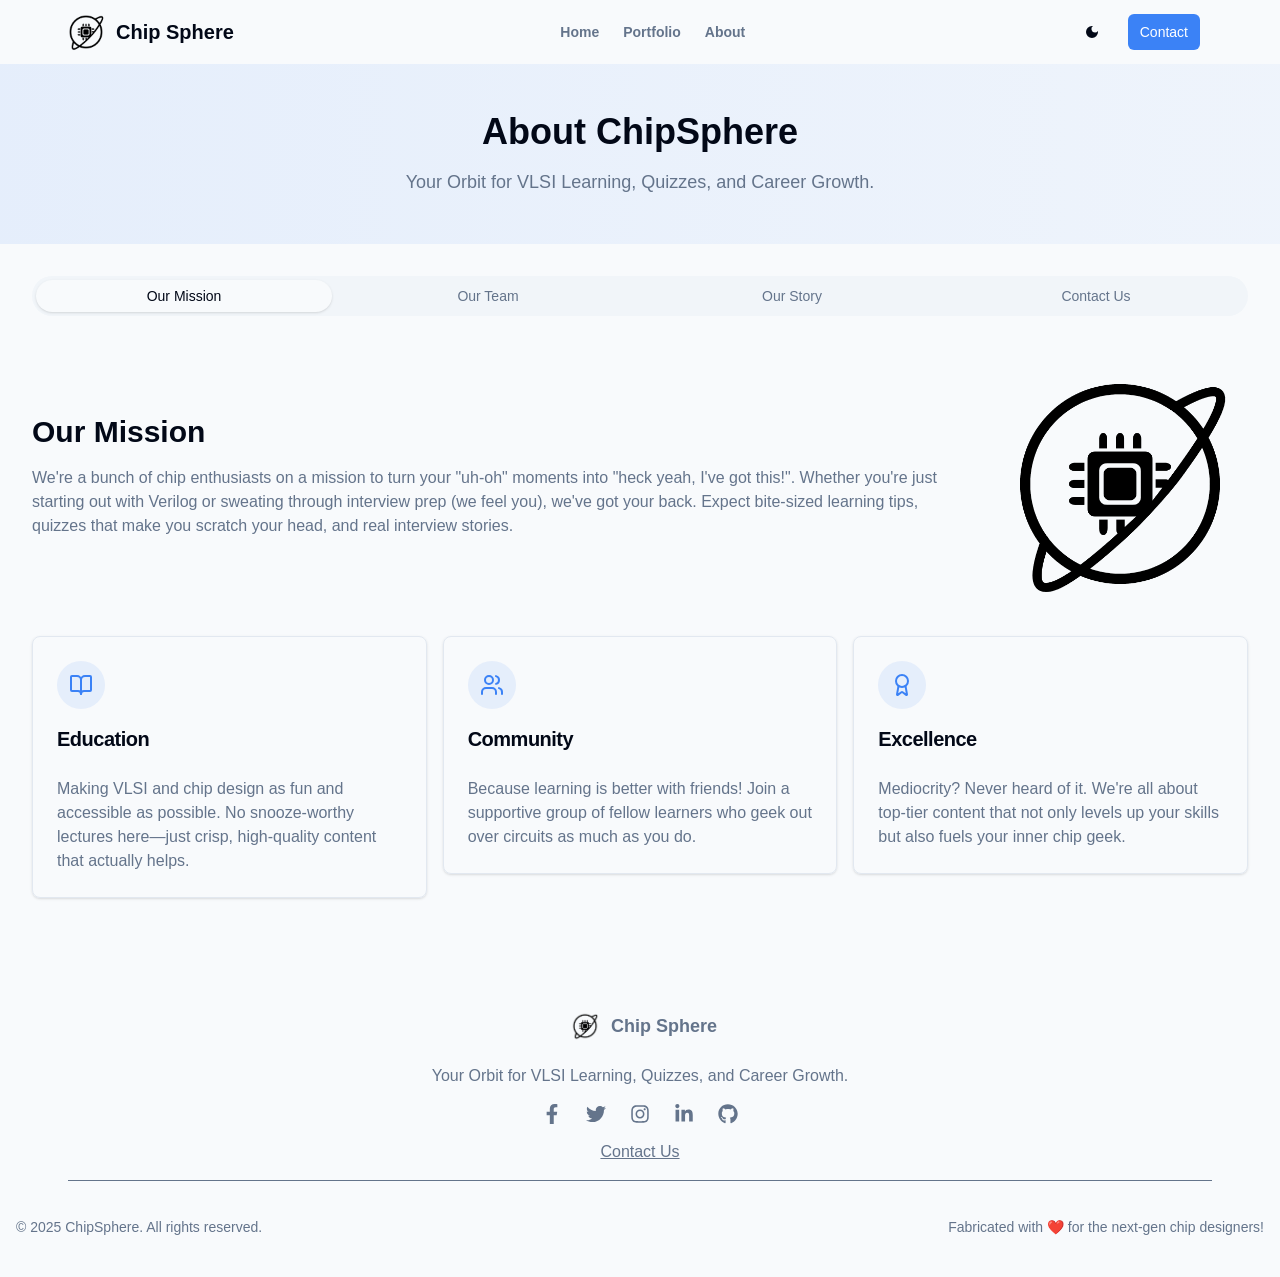
==== commit 3299d9ed: "Update ChipSphere website: unified UI layout, static logo assets, sanitized navigation, and filterab" ====
--- a/about.html
+++ b/about.html
@@ -1,4 +1,4 @@
-<!DOCTYPE html><html lang="en"><head><meta charSet="utf-8"/><meta name="viewport" content="width=device-width, initial-scale=1"/><link rel="preload" href="_next/static/media/569ce4b8f30dc480-s.p.woff2" as="font" crossorigin="" type="font/woff2"/><link rel="preload" href="_next/static/media/93f479601ee12b01-s.p.woff2" as="font" crossorigin="" type="font/woff2"/><link rel="preload" as="image" imageSrcSet="/_next/image?url=%2Flogo_dark.png&amp;w=48&amp;q=75 1x, /_next/image?url=%2Flogo_dark.png&amp;w=96&amp;q=75 2x"/><link rel="preload" as="image" imageSrcSet="/_next/image?url=%2Flogo_dark.png&amp;w=32&amp;q=75 1x, /_next/image?url=%2Flogo_dark.png&amp;w=64&amp;q=75 2x"/><link rel="stylesheet" href="_next/static/css/aac1193f8ad89e7d.css" data-precedence="next"/><link rel="preload" as="script" fetchPriority="low" href="_next/static/chunks/webpack-6522cab6ee8df64d.js"/><script src="_next/static/chunks/4bd1b696-c7eeac9c5f87815f.js" async=""></script><script src="_next/static/chunks/684-3b5152e643d8ca2d.js" async=""></script><script src="_next/static/chunks/main-app-050f4b3a8066e528.js" async=""></script><script src="_next/static/chunks/795d4814-c126d9906856df5e.js" async=""></script><script src="_next/static/chunks/8e1d74a4-489569174773607f.js" async=""></script><script src="_next/static/chunks/227-6f10915cf872dfcd.js" async=""></script><script src="_next/static/chunks/721-e3e5ed030bad2931.js" async=""></script><script src="_next/static/chunks/766-fa20a4cee04cad96.js" async=""></script><script src="_next/static/chunks/874-090ebe48e422caae.js" async=""></script><script src="_next/static/chunks/201-4fabe3c691b10c25.js" async=""></script><script src="_next/static/chunks/52-c215911eff30fe76.js" async=""></script><script src="_next/static/chunks/335-e26a7e29aa693370.js" async=""></script><script src="_next/static/chunks/app/layout-c824f7c0734b1a03.js" async=""></script><script src="_next/static/chunks/app/about/page-c7a4aa590e9dfe70.js" async=""></script><meta name="next-size-adjust" content=""/><title>Chip Shpere</title><meta name="description" content="VLSI notebook"/><link rel="icon" href="favicon.ico" type="image/x-icon" sizes="500x500"/><script>document.querySelectorAll('body link[rel="icon"], body link[rel="apple-touch-icon"]').forEach(el => document.head.appendChild(el))</script><script src="_next/static/chunks/polyfills-42372ed130431b0a.js" noModule=""></script></head><body class="__variable_5cfdac __variable_9a8899 antialiased overflow-y-auto custom-scroll"><div class="jsx-169be7203678d541 fixed top-4 right-4 z-[9999]"><section aria-label="Notifications alt+T" tabindex="-1" aria-live="polite" aria-relevant="additions text" aria-atomic="false"></section></div> <header class="sticky top-0 z-50 w-full transition-all duration-200 bg-transparent"><div class="container mx-auto flex h-16 items-center justify-between px-2 lg:px-[4rem]"><div class="flex items-center"><a class="flex items-center space-x-2" href="index.html"><div class="h-9 w-9 md:h-11 md:w-11 flex items-center justify-center"><img alt="Logo" width="42" height="42" decoding="async" data-nimg="1" style="color:transparent" srcSet="_next/image%3Furl=%252Flogo_dark.png&amp;w=48&amp;q=75amp;q_next/image%3Furl=%252Flogo_dark.png&amp;w=96&amp;q=75mp;w=96&amp;q=75 2x" src="_next/image%3Furl=%252Flogo_dark.png&amp;w=96&amp;q=75"/></div><span class="font-bold text-xl">Chip Sphere</span></a></div><nav class="hidden md:flex items-center space-x-6"><a class="text-[0.875rem] font-bold transition-colors hover:text-primary text-muted-foreground" href="index.html">Home</a><a class="text-[0.875rem] font-bold transition-colors hover:text-primary text-muted-foreground" href="portfolio.html">Portfolio</a><a class="text-[0.875rem] font-bold transition-colors hover:text-primary text-primary" href="about.html">About</a></nav><div class="flex items-center space-x-4"><button class="inline-flex items-center justify-center gap-2 whitespace-nowrap rounded-md text-sm font-medium ring-offset-background transition-colors focus-visible:outline-none focus-visible:ring-2 focus-visible:ring-ring focus-visible:ring-offset-2 disabled:pointer-events-none disabled:opacity-50 [&amp;_svg]:pointer-events-none [&amp;_svg]:size-4 [&amp;_svg]:shrink-0 hover:bg-accent hover:text-accent-foreground h-10 w-10 cursor-pointer" aria-label="Toggle Theme"><svg stroke="currentColor" fill="currentColor" stroke-width="0" viewBox="0 0 24 24" class="h-5 w-5" height="1em" width="1em" xmlns="http://www.w3.org/2000/svg"><path fill="none" d="M0 0h24v24H0z"></path><path d="M12 3a9 9 0 1 0 9 9c0-.46-.04-.92-.1-1.36a5.389 5.389 0 0 1-4.4 2.26 5.403 5.403 0 0 1-3.14-9.8c-.44-.06-.9-.1-1.36-.1z"></path></svg></button><div class="hidden sm:flex items-center space-x-2"><a class="inline-flex items-center justify-center gap-2 whitespace-nowrap text-sm font-medium ring-offset-background focus-visible:outline-none focus-visible:ring-2 focus-visible:ring-ring focus-visible:ring-offset-2 disabled:pointer-events-none disabled:opacity-50 [&amp;_svg]:pointer-events-none [&amp;_svg]:size-4 [&amp;_svg]:shrink-0 bg-primary text-white h-9 rounded-md px-3 hover:bg-primary/90 transition-colors" href="about.html#contact">Contact</a></div><button class="inline-flex items-center justify-center gap-2 whitespace-nowrap rounded-md text-sm font-medium ring-offset-background transition-colors focus-visible:outline-none focus-visible:ring-2 focus-visible:ring-ring focus-visible:ring-offset-2 disabled:pointer-events-none disabled:opacity-50 [&amp;_svg]:pointer-events-none [&amp;_svg]:size-4 [&amp;_svg]:shrink-0 hover:bg-accent hover:text-accent-foreground md:hidden h-8 w-8" aria-label="Open Menu" type="button" aria-haspopup="dialog" aria-expanded="false" aria-controls="radix-«R7nb»" data-state="closed"><svg xmlns="http://www.w3.org/2000/svg" width="24" height="24" viewBox="0 0 24 24" fill="none" stroke="currentColor" stroke-width="2" stroke-linecap="round" stroke-linejoin="round" class="lucide lucide-menu h-4 w-4" aria-hidden="true"><path d="M4 12h16"></path><path d="M4 18h16"></path><path d="M4 6h16"></path></svg></button></div></div>
+<!DOCTYPE html><html lang="en"><head><meta charSet="utf-8"/><meta name="viewport" content="width=device-width, initial-scale=1"/><link rel="preload" href="_next/static/media/569ce4b8f30dc480-s.p.woff2" as="font" crossorigin="" type="font/woff2"/><link rel="preload" href="_next/static/media/93f479601ee12b01-s.p.woff2" as="font" crossorigin="" type="font/woff2"/><link rel="preload" as="image" href="logo_dark.png"/><link rel="preload" as="image" href="logo_dark.png"/><link rel="stylesheet" href="_next/static/css/aac1193f8ad89e7d.css" data-precedence="next"/><link rel="preload" as="script" fetchPriority="low" href="_next/static/chunks/webpack-6522cab6ee8df64d.js"/><script src="_next/static/chunks/4bd1b696-c7eeac9c5f87815f.js" async=""></script><script src="_next/static/chunks/684-3b5152e643d8ca2d.js" async=""></script><script src="_next/static/chunks/main-app-050f4b3a8066e528.js" async=""></script><script src="_next/static/chunks/795d4814-c126d9906856df5e.js" async=""></script><script src="_next/static/chunks/8e1d74a4-489569174773607f.js" async=""></script><script src="_next/static/chunks/227-6f10915cf872dfcd.js" async=""></script><script src="_next/static/chunks/721-e3e5ed030bad2931.js" async=""></script><script src="_next/static/chunks/766-fa20a4cee04cad96.js" async=""></script><script src="_next/static/chunks/874-090ebe48e422caae.js" async=""></script><script src="_next/static/chunks/201-4fabe3c691b10c25.js" async=""></script><script src="_next/static/chunks/52-c215911eff30fe76.js" async=""></script><script src="_next/static/chunks/335-e26a7e29aa693370.js" async=""></script><script src="_next/static/chunks/app/layout-c824f7c0734b1a03.js" async=""></script><script src="_next/static/chunks/app/about/page-c7a4aa590e9dfe70.js" async=""></script><meta name="next-size-adjust" content=""/><title>Chip Shpere</title><meta name="description" content="VLSI notebook"/><link rel="icon" href="favicon.ico" type="image/x-icon" sizes="500x500"/><script>document.querySelectorAll('body link[rel="icon"], body link[rel="apple-touch-icon"]').forEach(el => document.head.appendChild(el))</script><script src="_next/static/chunks/polyfills-42372ed130431b0a.js" noModule=""></script></head><body class="__variable_5cfdac __variable_9a8899 antialiased overflow-y-auto custom-scroll"><div class="jsx-169be7203678d541 fixed top-4 right-4 z-[9999]"><section aria-label="Notifications alt+T" tabindex="-1" aria-live="polite" aria-relevant="additions text" aria-atomic="false"></section></div> <header class="sticky top-0 z-50 w-full transition-all duration-200 bg-transparent"><div class="container mx-auto flex h-16 items-center justify-between px-2 lg:px-[4rem]"><div class="flex items-center"><a class="flex items-center space-x-2" href="index.html"><div class="h-9 w-9 md:h-11 md:w-11 flex items-center justify-center"><img alt="Logo" width="42" height="42" decoding="async" data-nimg="1" style="color:transparent" srcSet="logo_dark.png" src="logo_dark.png"/></div><span class="font-bold text-xl">Chip Sphere</span></a></div><nav class="hidden md:flex items-center space-x-6"><a class="text-[0.875rem] font-bold transition-colors hover:text-primary text-muted-foreground" href="index.html">Home</a><a class="text-[0.875rem] font-bold transition-colors hover:text-primary text-muted-foreground" href="portfolio.html">Portfolio</a><a class="text-[0.875rem] font-bold transition-colors hover:text-primary text-primary" href="about.html">About</a></nav><div class="flex items-center space-x-4"><button class="inline-flex items-center justify-center gap-2 whitespace-nowrap rounded-md text-sm font-medium ring-offset-background transition-colors focus-visible:outline-none focus-visible:ring-2 focus-visible:ring-ring focus-visible:ring-offset-2 disabled:pointer-events-none disabled:opacity-50 [&amp;_svg]:pointer-events-none [&amp;_svg]:size-4 [&amp;_svg]:shrink-0 hover:bg-accent hover:text-accent-foreground h-10 w-10 cursor-pointer" aria-label="Toggle Theme"><svg stroke="currentColor" fill="currentColor" stroke-width="0" viewBox="0 0 24 24" class="h-5 w-5" height="1em" width="1em" xmlns="http://www.w3.org/2000/svg"><path fill="none" d="M0 0h24v24H0z"></path><path d="M12 3a9 9 0 1 0 9 9c0-.46-.04-.92-.1-1.36a5.389 5.389 0 0 1-4.4 2.26 5.403 5.403 0 0 1-3.14-9.8c-.44-.06-.9-.1-1.36-.1z"></path></svg></button><div class="hidden sm:flex items-center space-x-2"><a class="inline-flex items-center justify-center gap-2 whitespace-nowrap text-sm font-medium ring-offset-background focus-visible:outline-none focus-visible:ring-2 focus-visible:ring-ring focus-visible:ring-offset-2 disabled:pointer-events-none disabled:opacity-50 [&amp;_svg]:pointer-events-none [&amp;_svg]:size-4 [&amp;_svg]:shrink-0 bg-primary text-white h-9 rounded-md px-3 hover:bg-primary/90 transition-colors" href="about.html#contact">Contact</a></div><button class="inline-flex items-center justify-center gap-2 whitespace-nowrap rounded-md text-sm font-medium ring-offset-background transition-colors focus-visible:outline-none focus-visible:ring-2 focus-visible:ring-ring focus-visible:ring-offset-2 disabled:pointer-events-none disabled:opacity-50 [&amp;_svg]:pointer-events-none [&amp;_svg]:size-4 [&amp;_svg]:shrink-0 hover:bg-accent hover:text-accent-foreground md:hidden h-8 w-8" aria-label="Open Menu" type="button" aria-haspopup="dialog" aria-expanded="false" aria-controls="radix-«R7nb»" data-state="closed"><svg xmlns="http://www.w3.org/2000/svg" width="24" height="24" viewBox="0 0 24 24" fill="none" stroke="currentColor" stroke-width="2" stroke-linecap="round" stroke-linejoin="round" class="lucide lucide-menu h-4 w-4" aria-hidden="true"><path d="M4 12h16"></path><path d="M4 18h16"></path><path d="M4 6h16"></path></svg></button></div></div>
 <main class="flex-grow">
 <section id="contact" class="flex items-center justify-center text-center h-[100vh] sm:h-auto bg-gradient-to-r from-primary/10 to-primary/5 py-20 px-4 sm:px-6 lg:px-8">
 <div class="max-w-7xl mx-auto space-y-4">
@@ -34,4 +34,4 @@
 </div>
 </div>
 </section>
-</main><footer class="bg-secondaryBackground text-center text-muted-foreground py-10 px-4"><div class="max-w-screen-xl mx-auto space-y-4"><a class="flex items-center justify-center space-x-1" href="index.html"><div class="h-9 w-9 md:h-11 md:w-11  flex items-center justify-center"><img alt="Logo" width="30" height="30" decoding="async" data-nimg="1" style="color:transparent" srcSet="_next/image%3Furl=%252Flogo_dark.png&amp;w=32&amp;q=75amp;q_next/image%3Furl=%252Flogo_dark.png&amp;w=64&amp;q=75mp;w=64&amp;q=75 2x" src="_next/image%3Furl=%252Flogo_dark.png&amp;w=64&amp;q=75"/></div><span class="font-semibold text-lg ">Chip Sphere</span></a><p>Your Orbit for VLSI Learning, Quizzes, and Career Growth.</p><div class="flex justify-center space-x-6 text-xl"><a href="about.html#"><svg stroke="currentColor" fill="currentColor" stroke-width="0" viewBox="0 0 320 512" height="1em" width="1em" xmlns="http://www.w3.org/2000/svg"><path d="M279.14 288l14.22-92.66h-88.91v-60.13c0-25.35 12.42-50.06 52.24-50.06h40.42V6.26S260.43 0 225.36 0c-73.22 0-121.08 44.38-121.08 124.72v70.62H22.89V288h81.39v224h100.17V288z"></path></svg></a><a href="about.html#"><svg stroke="currentColor" fill="currentColor" stroke-width="0" viewBox="0 0 512 512" height="1em" width="1em" xmlns="http://www.w3.org/2000/svg"><path d="M459.37 151.716c.325 4.548.325 9.097.325 13.645 0 138.72-105.583 298.558-298.558 298.558-59.452 0-114.68-17.219-161.137-47.106 8.447.974 16.568 1.299 25.34 1.299 49.055 0 94.213-16.568 130.274-44.832-46.132-.975-84.792-31.188-98.112-72.772 6.498.974 12.995 1.624 19.818 1.624 9.421 0 18.843-1.3 27.614-3.573-48.081-9.747-84.143-51.98-84.143-102.985v-1.299c13.969 7.797 30.214 12.67 47.431 13.319-28.264-18.843-46.781-51.005-46.781-87.391 0-19.492 5.197-37.36 14.294-52.954 51.655 63.675 129.3 105.258 216.365 109.807-1.624-7.797-2.599-15.918-2.599-24.04 0-57.828 46.782-104.934 104.934-104.934 30.213 0 57.502 12.67 76.67 33.137 23.715-4.548 46.456-13.32 66.599-25.34-7.798 24.366-24.366 44.833-46.132 57.827 21.117-2.273 41.584-8.122 60.426-16.243-14.292 20.791-32.161 39.308-52.628 54.253z"></path></svg></a><a href="about.html#"><svg stroke="currentColor" fill="currentColor" stroke-width="0" viewBox="0 0 448 512" height="1em" width="1em" xmlns="http://www.w3.org/2000/svg"><path d="M224.1 141c-63.6 0-114.9 51.3-114.9 114.9s51.3 114.9 114.9 114.9S339 319.5 339 255.9 287.7 141 224.1 141zm0 189.6c-41.1 0-74.7-33.5-74.7-74.7s33.5-74.7 74.7-74.7 74.7 33.5 74.7 74.7-33.6 74.7-74.7 74.7zm146.4-194.3c0 14.9-12 26.8-26.8 26.8-14.9 0-26.8-12-26.8-26.8s12-26.8 26.8-26.8 26.8 12 26.8 26.8zm76.1 27.2c-1.7-35.9-9.9-67.7-36.2-93.9-26.2-26.2-58-34.4-93.9-36.2-37-2.1-147.9-2.1-184.9 0-35.8 1.7-67.6 9.9-93.9 36.1s-34.4 58-36.2 93.9c-2.1 37-2.1 147.9 0 184.9 1.7 35.9 9.9 67.7 36.2 93.9s58 34.4 93.9 36.2c37 2.1 147.9 2.1 184.9 0 35.9-1.7 67.7-9.9 93.9-36.2 26.2-26.2 34.4-58 36.2-93.9 2.1-37 2.1-147.8 0-184.8zM398.8 388c-7.8 19.6-22.9 34.7-42.6 42.6-29.5 11.7-99.5 9-132.1 9s-102.7 2.6-132.1-9c-19.6-7.8-34.7-22.9-42.6-42.6-11.7-29.5-9-99.5-9-132.1s-2.6-102.7 9-132.1c7.8-19.6 22.9-34.7 42.6-42.6 29.5-11.7 99.5-9 132.1-9s102.7-2.6 132.1 9c19.6 7.8 34.7 22.9 42.6 42.6 11.7 29.5 9 99.5 9 132.1s2.7 102.7-9 132.1z"></path></svg></a><a href="about.html#"><svg stroke="currentColor" fill="currentColor" stroke-width="0" viewBox="0 0 448 512" height="1em" width="1em" xmlns="http://www.w3.org/2000/svg"><path d="M100.28 448H7.4V148.9h92.88zM53.79 108.1C24.09 108.1 0 83.5 0 53.8a53.79 53.79 0 0 1 107.58 0c0 29.7-24.1 54.3-53.79 54.3zM447.9 448h-92.68V302.4c0-34.7-.7-79.2-48.29-79.2-48.29 0-55.69 37.7-55.69 76.7V448h-92.78V148.9h89.08v40.8h1.3c12.4-23.5 42.69-48.3 87.88-48.3 94 0 111.28 61.9 111.28 142.3V448z"></path></svg></a><a href="about.html#"><svg stroke="currentColor" fill="currentColor" stroke-width="0" viewBox="0 0 496 512" height="1em" width="1em" xmlns="http://www.w3.org/2000/svg"><path d="M165.9 397.4c0 2-2.3 3.6-5.2 3.6-3.3.3-5.6-1.3-5.6-3.6 0-2 2.3-3.6 5.2-3.6 3-.3 5.6 1.3 5.6 3.6zm-31.1-4.5c-.7 2 1.3 4.3 4.3 4.9 2.6 1 5.6 0 6.2-2s-1.3-4.3-4.3-5.2c-2.6-.7-5.5.3-6.2 2.3zm44.2-1.7c-2.9.7-4.9 2.6-4.6 4.9.3 2 2.9 3.3 5.9 2.6 2.9-.7 4.9-2.6 4.6-4.6-.3-1.9-3-3.2-5.9-2.9zM244.8 8C106.1 8 0 113.3 0 252c0 110.9 69.8 205.8 169.5 239.2 12.8 2.3 17.3-5.6 17.3-12.1 0-6.2-.3-40.4-.3-61.4 0 0-70 15-84.7-29.8 0 0-11.4-29.1-27.8-36.6 0 0-22.9-15.7 1.6-15.4 0 0 24.9 2 38.6 25.8 21.9 38.6 58.6 27.5 72.9 20.9 2.3-16 8.8-27.1 16-33.7-55.9-6.2-112.3-14.3-112.3-110.5 0-27.5 7.6-41.3 23.6-58.9-2.6-6.5-11.1-33.3 2.6-67.9 20.9-6.5 69 27 69 27 20-5.6 41.5-8.5 62.8-8.5s42.8 2.9 62.8 8.5c0 0 48.1-33.6 69-27 13.7 34.7 5.2 61.4 2.6 67.9 16 17.7 25.8 31.5 25.8 58.9 0 96.5-58.9 104.2-114.8 110.5 9.2 7.9 17 22.9 17 46.4 0 33.7-.3 75.4-.3 83.6 0 6.5 4.6 14.4 17.3 12.1C428.2 457.8 496 362.9 496 252 496 113.3 383.5 8 244.8 8zM97.2 352.9c-1.3 1-1 3.3.7 5.2 1.6 1.6 3.9 2.3 5.2 1 1.3-1 1-3.3-.7-5.2-1.6-1.6-3.9-2.3-5.2-1zm-10.8-8.1c-.7 1.3.3 2.9 2.3 3.9 1.6 1 3.6.7 4.3-.7.7-1.3-.3-2.9-2.3-3.9-2-.6-3.6-.3-4.3.7zm32.4 35.6c-1.6 1.3-1 4.3 1.3 6.2 2.3 2.3 5.2 2.6 6.5 1 1.3-1.3.7-4.3-1.3-6.2-2.2-2.3-5.2-2.6-6.5-1zm-11.4-14.7c-1.6 1-1.6 3.6 0 5.9 1.6 2.3 4.3 3.3 5.6 2.3 1.6-1.3 1.6-3.9 0-6.2-1.4-2.3-4-3.3-5.6-2z"></path></svg></a></div><a href="about.html#contact"><p class="underline cursor-pointer">Contact Us</p></a><hr class="my-4 border-muted-foreground w-11/12 mx-auto"/><div class="flex flex-col sm:flex-row justify-between items-center text-sm pt-5 "><p>© 2025 ChipSphere. All rights reserved.</p><p class="mt-2 sm:mt-0">Fabricated with <span>❤️</span> for the next-gen chip designers!</p></div></div></footer><script src="_next/static/chunks/webpack-6522cab6ee8df64d.js" async=""></script><script>(self.__next_f=self.__next_f||[]).push([0])</script><script>self.__next_f.push([1,"1:\"$Sreact.fragment\"\n2:I[4463,[\"479\",\"static/chunks/795d4814-c126d9906856df5e.js\",\"711\",\"static/chunks/8e1d74a4-489569174773607f.js\",\"227\",\"static/chunks/227-6f10915cf872dfcd.js\",\"721\",\"static/chunks/721-e3e5ed030bad2931.js\",\"766\",\"static/chunks/766-fa20a4cee04cad96.js\",\"874\",\"static/chunks/874-090ebe48e422caae.js\",\"201\",\"static/chunks/201-4fabe3c691b10c25.js\",\"52\",\"static/chunks/52-c215911eff30fe76.js\",\"335\",\"static/chunks/335-e26a7e29aa693370.js\",\"177\",\"static/chunks/app/layout-c824f7c0734b1a03.js\"],\"default\"]\n3:I[7555,[],\"\"]\n4:I[1295,[],\"\"]\n5:I[894,[],\"ClientPageRoot\"]\n6:I[1316,[\"227\",\"static/chunks/227-6f10915cf872dfcd.js\",\"766\",\"static/chunks/766-fa20a4cee04cad96.js\",\"201\",\"static/chunks/201-4fabe3c691b10c25.js\",\"52\",\"static/chunks/52-c215911eff30fe76.js\",\"220\",\"static/chunks/app/about/page-c7a4aa590e9dfe70.js\"],\"default\"]\n9:I[9665,[],\"MetadataBoundary\"]\nb:I[9665,[],\"OutletBoundary\"]\ne:I[4911,[],\"AsyncMetadataOutlet\"]\n10:I[9665,[],\"ViewportBoundary\"]\n12:I[6614,[],\"\"]\n:HL[\"/_next/static/media/569ce4b8f30dc480-s.p.woff2\",\"font\",{\"crossOrigin\":\"\",\"type\":\"font/woff2\"}]\n:HL[\"/_next/static/media/93f479601ee12b01-s.p.woff2\",\"font\",{\"crossOrigin\":\"\",\"type\":\"font/woff2\"}]\n:HL[\"/_next/static/css/aac1193f8ad89e7d.css\",\"style\"]\n"])</script><script>self.__next_f.push([1,"0:{\"P\":null,\"b\":\"A3EIVVnWwf5ebR1KjICjf\",\"p\":\"\",\"c\":[\"\",\"about\"],\"i\":false,\"f\":[[[\"\",{\"children\":[\"about\",{\"children\":[\"__PAGE__\",{}]}]},\"$undefined\",\"$undefined\",true],[\"\",[\"$\",\"$1\",\"c\",{\"children\":[[[\"$\",\"link\",\"0\",{\"rel\":\"stylesheet\",\"href\":\"/_next/static/css/aac1193f8ad89e7d.css\",\"precedence\":\"next\",\"crossOrigin\":\"$undefined\",\"nonce\":\"$undefined\"}]],[\"$\",\"html\",null,{\"lang\":\"en\",\"suppressHydrationWarning\":true,\"children\":[\"$\",\"body\",null,{\"className\":\"__variable_5cfdac __variable_9a8899 antialiased overflow-y-auto custom-scroll\",\"children\":[\"$\",\"$L2\",null,{\"children\":[\"$\",\"$L3\",null,{\"parallelRouterKey\":\"children\",\"error\":\"$undefined\",\"errorStyles\":\"$undefined\",\"errorScripts\":\"$undefined\",\"template\":[\"$\",\"$L4\",null,{}],\"templateStyles\":\"$undefined\",\"templateScripts\":\"$undefined\",\"notFound\":[[[\"$\",\"title\",null,{\"children\":\"404: This page could not be found.\"}],[\"$\",\"div\",null,{\"style\":{\"fontFamily\":\"system-ui,\\\"Segoe UI\\\",Roboto,Helvetica,Arial,sans-serif,\\\"Apple Color Emoji\\\",\\\"Segoe UI Emoji\\\"\",\"height\":\"100vh\",\"textAlign\":\"center\",\"display\":\"flex\",\"flexDirection\":\"column\",\"alignItems\":\"center\",\"justifyContent\":\"center\"},\"children\":[\"$\",\"div\",null,{\"children\":[[\"$\",\"style\",null,{\"dangerouslySetInnerHTML\":{\"__html\":\"body{color:#000;background:#fff;margin:0}.next-error-h1{border-right:1px solid rgba(0,0,0,.3)}@media (prefers-color-scheme:dark){body{color:#fff;background:#000}.next-error-h1{border-right:1px solid rgba(255,255,255,.3)}}\"}}],[\"$\",\"h1\",null,{\"className\":\"next-error-h1\",\"style\":{\"display\":\"inline-block\",\"margin\":\"0 20px 0 0\",\"padding\":\"0 23px 0 0\",\"fontSize\":24,\"fontWeight\":500,\"verticalAlign\":\"top\",\"lineHeight\":\"49px\"},\"children\":404}],[\"$\",\"div\",null,{\"style\":{\"display\":\"inline-block\"},\"children\":[\"$\",\"h2\",null,{\"style\":{\"fontSize\":14,\"fontWeight\":400,\"lineHeight\":\"49px\",\"margin\":0},\"children\":\"This page could not be found.\"}]}]]}]}]],[]],\"forbidden\":\"$undefined\",\"unauthorized\":\"$undefined\"}]}]}]}]]}],{\"children\":[\"about\",[\"$\",\"$1\",\"c\",{\"children\":[null,[\"$\",\"$L3\",null,{\"parallelRouterKey\":\"children\",\"error\":\"$undefined\",\"errorStyles\":\"$undefined\",\"errorScripts\":\"$undefined\",\"template\":[\"$\",\"$L4\",null,{}],\"templateStyles\":\"$undefined\",\"templateScripts\":\"$undefined\",\"notFound\":\"$undefined\",\"forbidden\":\"$undefined\",\"unauthorized\":\"$undefined\"}]]}],{\"children\":[\"__PAGE__\",[\"$\",\"$1\",\"c\",{\"children\":[[\"$\",\"$L5\",null,{\"Component\":\"$6\",\"searchParams\":{},\"params\":{},\"promises\":[\"$@7\",\"$@8\"]}],[\"$\",\"$L9\",null,{\"children\":\"$La\"}],null,[\"$\",\"$Lb\",null,{\"children\":[\"$Lc\",\"$Ld\",[\"$\",\"$Le\",null,{\"promise\":\"$@f\"}]]}]]}],{},null,false]},null,false]},[[\"$\",\"div\",\"l\",{\"className\":\"flex items-center justify-center h-screen \",\"children\":[\"$\",\"div\",null,{\"className\":\"w-12 h-12 border-4 border-blue-500 border-t-transparent rounded-full animate-spin\"}]}],[],[]],false],[\"$\",\"$1\",\"h\",{\"children\":[null,[\"$\",\"$1\",\"qoyWqoa01FvVqYKNIh8Eg\",{\"children\":[[\"$\",\"$L10\",null,{\"children\":\"$L11\"}],[\"$\",\"meta\",null,{\"name\":\"next-size-adjust\",\"content\":\"\"}]]}],null]}],false]],\"m\":\"$undefined\",\"G\":[\"$12\",\"$undefined\"],\"s\":false,\"S\":true}\n"])</script><script>self.__next_f.push([1,"13:\"$Sreact.suspense\"\n14:I[4911,[],\"AsyncMetadata\"]\n7:{}\n8:{}\na:[\"$\",\"$13\",null,{\"fallback\":null,\"children\":[\"$\",\"$L14\",null,{\"promise\":\"$@15\"}]}]\n"])</script><script>self.__next_f.push([1,"d:null\n"])</script><script>self.__next_f.push([1,"11:[[\"$\",\"meta\",\"0\",{\"charSet\":\"utf-8\"}],[\"$\",\"meta\",\"1\",{\"name\":\"viewport\",\"content\":\"width=device-width, initial-scale=1\"}]]\nc:null\n"])</script><script>self.__next_f.push([1,"15:{\"metadata\":[[\"$\",\"title\",\"0\",{\"children\":\"Chip Shpere\"}],[\"$\",\"meta\",\"1\",{\"name\":\"description\",\"content\":\"VLSI notebook\"}],[\"$\",\"link\",\"2\",{\"rel\":\"icon\",\"href\":\"/favicon.ico\",\"type\":\"image/x-icon\",\"sizes\":\"500x500\"}]],\"error\":null,\"digest\":\"$undefined\"}\nf:{\"metadata\":\"$15:metadata\",\"error\":null,\"digest\":\"$undefined\"}\n"])</script></body></html>+</main><footer class="bg-secondaryBackground text-center text-muted-foreground py-10 px-4"><div class="max-w-screen-xl mx-auto space-y-4"><a class="flex items-center justify-center space-x-1" href="index.html"><div class="h-9 w-9 md:h-11 md:w-11  flex items-center justify-center"><img alt="Logo" width="30" height="30" decoding="async" data-nimg="1" style="color:transparent" srcSet="logo_dark.png" src="logo_dark.png"/></div><span class="font-semibold text-lg ">Chip Sphere</span></a><p>Your Orbit for VLSI Learning, Quizzes, and Career Growth.</p><div class="flex justify-center space-x-6 text-xl"><a href="about.html#"><svg stroke="currentColor" fill="currentColor" stroke-width="0" viewBox="0 0 320 512" height="1em" width="1em" xmlns="http://www.w3.org/2000/svg"><path d="M279.14 288l14.22-92.66h-88.91v-60.13c0-25.35 12.42-50.06 52.24-50.06h40.42V6.26S260.43 0 225.36 0c-73.22 0-121.08 44.38-121.08 124.72v70.62H22.89V288h81.39v224h100.17V288z"></path></svg></a><a href="about.html#"><svg stroke="currentColor" fill="currentColor" stroke-width="0" viewBox="0 0 512 512" height="1em" width="1em" xmlns="http://www.w3.org/2000/svg"><path d="M459.37 151.716c.325 4.548.325 9.097.325 13.645 0 138.72-105.583 298.558-298.558 298.558-59.452 0-114.68-17.219-161.137-47.106 8.447.974 16.568 1.299 25.34 1.299 49.055 0 94.213-16.568 130.274-44.832-46.132-.975-84.792-31.188-98.112-72.772 6.498.974 12.995 1.624 19.818 1.624 9.421 0 18.843-1.3 27.614-3.573-48.081-9.747-84.143-51.98-84.143-102.985v-1.299c13.969 7.797 30.214 12.67 47.431 13.319-28.264-18.843-46.781-51.005-46.781-87.391 0-19.492 5.197-37.36 14.294-52.954 51.655 63.675 129.3 105.258 216.365 109.807-1.624-7.797-2.599-15.918-2.599-24.04 0-57.828 46.782-104.934 104.934-104.934 30.213 0 57.502 12.67 76.67 33.137 23.715-4.548 46.456-13.32 66.599-25.34-7.798 24.366-24.366 44.833-46.132 57.827 21.117-2.273 41.584-8.122 60.426-16.243-14.292 20.791-32.161 39.308-52.628 54.253z"></path></svg></a><a href="about.html#"><svg stroke="currentColor" fill="currentColor" stroke-width="0" viewBox="0 0 448 512" height="1em" width="1em" xmlns="http://www.w3.org/2000/svg"><path d="M224.1 141c-63.6 0-114.9 51.3-114.9 114.9s51.3 114.9 114.9 114.9S339 319.5 339 255.9 287.7 141 224.1 141zm0 189.6c-41.1 0-74.7-33.5-74.7-74.7s33.5-74.7 74.7-74.7 74.7 33.5 74.7 74.7-33.6 74.7-74.7 74.7zm146.4-194.3c0 14.9-12 26.8-26.8 26.8-14.9 0-26.8-12-26.8-26.8s12-26.8 26.8-26.8 26.8 12 26.8 26.8zm76.1 27.2c-1.7-35.9-9.9-67.7-36.2-93.9-26.2-26.2-58-34.4-93.9-36.2-37-2.1-147.9-2.1-184.9 0-35.8 1.7-67.6 9.9-93.9 36.1s-34.4 58-36.2 93.9c-2.1 37-2.1 147.9 0 184.9 1.7 35.9 9.9 67.7 36.2 93.9s58 34.4 93.9 36.2c37 2.1 147.9 2.1 184.9 0 35.9-1.7 67.7-9.9 93.9-36.2 26.2-26.2 34.4-58 36.2-93.9 2.1-37 2.1-147.8 0-184.8zM398.8 388c-7.8 19.6-22.9 34.7-42.6 42.6-29.5 11.7-99.5 9-132.1 9s-102.7 2.6-132.1-9c-19.6-7.8-34.7-22.9-42.6-42.6-11.7-29.5-9-99.5-9-132.1s-2.6-102.7 9-132.1c7.8-19.6 22.9-34.7 42.6-42.6 29.5-11.7 99.5-9 132.1-9s102.7-2.6 132.1 9c19.6 7.8 34.7 22.9 42.6 42.6 11.7 29.5 9 99.5 9 132.1s2.7 102.7-9 132.1z"></path></svg></a><a href="about.html#"><svg stroke="currentColor" fill="currentColor" stroke-width="0" viewBox="0 0 448 512" height="1em" width="1em" xmlns="http://www.w3.org/2000/svg"><path d="M100.28 448H7.4V148.9h92.88zM53.79 108.1C24.09 108.1 0 83.5 0 53.8a53.79 53.79 0 0 1 107.58 0c0 29.7-24.1 54.3-53.79 54.3zM447.9 448h-92.68V302.4c0-34.7-.7-79.2-48.29-79.2-48.29 0-55.69 37.7-55.69 76.7V448h-92.78V148.9h89.08v40.8h1.3c12.4-23.5 42.69-48.3 87.88-48.3 94 0 111.28 61.9 111.28 142.3V448z"></path></svg></a><a href="about.html#"><svg stroke="currentColor" fill="currentColor" stroke-width="0" viewBox="0 0 496 512" height="1em" width="1em" xmlns="http://www.w3.org/2000/svg"><path d="M165.9 397.4c0 2-2.3 3.6-5.2 3.6-3.3.3-5.6-1.3-5.6-3.6 0-2 2.3-3.6 5.2-3.6 3-.3 5.6 1.3 5.6 3.6zm-31.1-4.5c-.7 2 1.3 4.3 4.3 4.9 2.6 1 5.6 0 6.2-2s-1.3-4.3-4.3-5.2c-2.6-.7-5.5.3-6.2 2.3zm44.2-1.7c-2.9.7-4.9 2.6-4.6 4.9.3 2 2.9 3.3 5.9 2.6 2.9-.7 4.9-2.6 4.6-4.6-.3-1.9-3-3.2-5.9-2.9zM244.8 8C106.1 8 0 113.3 0 252c0 110.9 69.8 205.8 169.5 239.2 12.8 2.3 17.3-5.6 17.3-12.1 0-6.2-.3-40.4-.3-61.4 0 0-70 15-84.7-29.8 0 0-11.4-29.1-27.8-36.6 0 0-22.9-15.7 1.6-15.4 0 0 24.9 2 38.6 25.8 21.9 38.6 58.6 27.5 72.9 20.9 2.3-16 8.8-27.1 16-33.7-55.9-6.2-112.3-14.3-112.3-110.5 0-27.5 7.6-41.3 23.6-58.9-2.6-6.5-11.1-33.3 2.6-67.9 20.9-6.5 69 27 69 27 20-5.6 41.5-8.5 62.8-8.5s42.8 2.9 62.8 8.5c0 0 48.1-33.6 69-27 13.7 34.7 5.2 61.4 2.6 67.9 16 17.7 25.8 31.5 25.8 58.9 0 96.5-58.9 104.2-114.8 110.5 9.2 7.9 17 22.9 17 46.4 0 33.7-.3 75.4-.3 83.6 0 6.5 4.6 14.4 17.3 12.1C428.2 457.8 496 362.9 496 252 496 113.3 383.5 8 244.8 8zM97.2 352.9c-1.3 1-1 3.3.7 5.2 1.6 1.6 3.9 2.3 5.2 1 1.3-1 1-3.3-.7-5.2-1.6-1.6-3.9-2.3-5.2-1zm-10.8-8.1c-.7 1.3.3 2.9 2.3 3.9 1.6 1 3.6.7 4.3-.7.7-1.3-.3-2.9-2.3-3.9-2-.6-3.6-.3-4.3.7zm32.4 35.6c-1.6 1.3-1 4.3 1.3 6.2 2.3 2.3 5.2 2.6 6.5 1 1.3-1.3.7-4.3-1.3-6.2-2.2-2.3-5.2-2.6-6.5-1zm-11.4-14.7c-1.6 1-1.6 3.6 0 5.9 1.6 2.3 4.3 3.3 5.6 2.3 1.6-1.3 1.6-3.9 0-6.2-1.4-2.3-4-3.3-5.6-2z"></path></svg></a></div><a href="about.html#contact"><p class="underline cursor-pointer">Contact Us</p></a><hr class="my-4 border-muted-foreground w-11/12 mx-auto"/><div class="flex flex-col sm:flex-row justify-between items-center text-sm pt-5 "><p>© 2025 ChipSphere. All rights reserved.</p><p class="mt-2 sm:mt-0">Fabricated with <span>❤️</span> for the next-gen chip designers!</p></div></div></footer><script src="_next/static/chunks/webpack-6522cab6ee8df64d.js" async=""></script><script>(self.__next_f=self.__next_f||[]).push([0])</script><script>self.__next_f.push([1,"1:\"$Sreact.fragment\"\n2:I[4463,[\"479\",\"static/chunks/795d4814-c126d9906856df5e.js\",\"711\",\"static/chunks/8e1d74a4-489569174773607f.js\",\"227\",\"static/chunks/227-6f10915cf872dfcd.js\",\"721\",\"static/chunks/721-e3e5ed030bad2931.js\",\"766\",\"static/chunks/766-fa20a4cee04cad96.js\",\"874\",\"static/chunks/874-090ebe48e422caae.js\",\"201\",\"static/chunks/201-4fabe3c691b10c25.js\",\"52\",\"static/chunks/52-c215911eff30fe76.js\",\"335\",\"static/chunks/335-e26a7e29aa693370.js\",\"177\",\"static/chunks/app/layout-c824f7c0734b1a03.js\"],\"default\"]\n3:I[7555,[],\"\"]\n4:I[1295,[],\"\"]\n5:I[894,[],\"ClientPageRoot\"]\n6:I[1316,[\"227\",\"static/chunks/227-6f10915cf872dfcd.js\",\"766\",\"static/chunks/766-fa20a4cee04cad96.js\",\"201\",\"static/chunks/201-4fabe3c691b10c25.js\",\"52\",\"static/chunks/52-c215911eff30fe76.js\",\"220\",\"static/chunks/app/about/page-c7a4aa590e9dfe70.js\"],\"default\"]\n9:I[9665,[],\"MetadataBoundary\"]\nb:I[9665,[],\"OutletBoundary\"]\ne:I[4911,[],\"AsyncMetadataOutlet\"]\n10:I[9665,[],\"ViewportBoundary\"]\n12:I[6614,[],\"\"]\n:HL[\"/_next/static/media/569ce4b8f30dc480-s.p.woff2\",\"font\",{\"crossOrigin\":\"\",\"type\":\"font/woff2\"}]\n:HL[\"/_next/static/media/93f479601ee12b01-s.p.woff2\",\"font\",{\"crossOrigin\":\"\",\"type\":\"font/woff2\"}]\n:HL[\"/_next/static/css/aac1193f8ad89e7d.css\",\"style\"]\n"])</script><script>self.__next_f.push([1,"0:{\"P\":null,\"b\":\"A3EIVVnWwf5ebR1KjICjf\",\"p\":\"\",\"c\":[\"\",\"about\"],\"i\":false,\"f\":[[[\"\",{\"children\":[\"about\",{\"children\":[\"__PAGE__\",{}]}]},\"$undefined\",\"$undefined\",true],[\"\",[\"$\",\"$1\",\"c\",{\"children\":[[[\"$\",\"link\",\"0\",{\"rel\":\"stylesheet\",\"href\":\"/_next/static/css/aac1193f8ad89e7d.css\",\"precedence\":\"next\",\"crossOrigin\":\"$undefined\",\"nonce\":\"$undefined\"}]],[\"$\",\"html\",null,{\"lang\":\"en\",\"suppressHydrationWarning\":true,\"children\":[\"$\",\"body\",null,{\"className\":\"__variable_5cfdac __variable_9a8899 antialiased overflow-y-auto custom-scroll\",\"children\":[\"$\",\"$L2\",null,{\"children\":[\"$\",\"$L3\",null,{\"parallelRouterKey\":\"children\",\"error\":\"$undefined\",\"errorStyles\":\"$undefined\",\"errorScripts\":\"$undefined\",\"template\":[\"$\",\"$L4\",null,{}],\"templateStyles\":\"$undefined\",\"templateScripts\":\"$undefined\",\"notFound\":[[[\"$\",\"title\",null,{\"children\":\"404: This page could not be found.\"}],[\"$\",\"div\",null,{\"style\":{\"fontFamily\":\"system-ui,\\\"Segoe UI\\\",Roboto,Helvetica,Arial,sans-serif,\\\"Apple Color Emoji\\\",\\\"Segoe UI Emoji\\\"\",\"height\":\"100vh\",\"textAlign\":\"center\",\"display\":\"flex\",\"flexDirection\":\"column\",\"alignItems\":\"center\",\"justifyContent\":\"center\"},\"children\":[\"$\",\"div\",null,{\"children\":[[\"$\",\"style\",null,{\"dangerouslySetInnerHTML\":{\"__html\":\"body{color:#000;background:#fff;margin:0}.next-error-h1{border-right:1px solid rgba(0,0,0,.3)}@media (prefers-color-scheme:dark){body{color:#fff;background:#000}.next-error-h1{border-right:1px solid rgba(255,255,255,.3)}}\"}}],[\"$\",\"h1\",null,{\"className\":\"next-error-h1\",\"style\":{\"display\":\"inline-block\",\"margin\":\"0 20px 0 0\",\"padding\":\"0 23px 0 0\",\"fontSize\":24,\"fontWeight\":500,\"verticalAlign\":\"top\",\"lineHeight\":\"49px\"},\"children\":404}],[\"$\",\"div\",null,{\"style\":{\"display\":\"inline-block\"},\"children\":[\"$\",\"h2\",null,{\"style\":{\"fontSize\":14,\"fontWeight\":400,\"lineHeight\":\"49px\",\"margin\":0},\"children\":\"This page could not be found.\"}]}]]}]}]],[]],\"forbidden\":\"$undefined\",\"unauthorized\":\"$undefined\"}]}]}]}]]}],{\"children\":[\"about\",[\"$\",\"$1\",\"c\",{\"children\":[null,[\"$\",\"$L3\",null,{\"parallelRouterKey\":\"children\",\"error\":\"$undefined\",\"errorStyles\":\"$undefined\",\"errorScripts\":\"$undefined\",\"template\":[\"$\",\"$L4\",null,{}],\"templateStyles\":\"$undefined\",\"templateScripts\":\"$undefined\",\"notFound\":\"$undefined\",\"forbidden\":\"$undefined\",\"unauthorized\":\"$undefined\"}]]}],{\"children\":[\"__PAGE__\",[\"$\",\"$1\",\"c\",{\"children\":[[\"$\",\"$L5\",null,{\"Component\":\"$6\",\"searchParams\":{},\"params\":{},\"promises\":[\"$@7\",\"$@8\"]}],[\"$\",\"$L9\",null,{\"children\":\"$La\"}],null,[\"$\",\"$Lb\",null,{\"children\":[\"$Lc\",\"$Ld\",[\"$\",\"$Le\",null,{\"promise\":\"$@f\"}]]}]]}],{},null,false]},null,false]},[[\"$\",\"div\",\"l\",{\"className\":\"flex items-center justify-center h-screen \",\"children\":[\"$\",\"div\",null,{\"className\":\"w-12 h-12 border-4 border-blue-500 border-t-transparent rounded-full animate-spin\"}]}],[],[]],false],[\"$\",\"$1\",\"h\",{\"children\":[null,[\"$\",\"$1\",\"qoyWqoa01FvVqYKNIh8Eg\",{\"children\":[[\"$\",\"$L10\",null,{\"children\":\"$L11\"}],[\"$\",\"meta\",null,{\"name\":\"next-size-adjust\",\"content\":\"\"}]]}],null]}],false]],\"m\":\"$undefined\",\"G\":[\"$12\",\"$undefined\"],\"s\":false,\"S\":true}\n"])</script><script>self.__next_f.push([1,"13:\"$Sreact.suspense\"\n14:I[4911,[],\"AsyncMetadata\"]\n7:{}\n8:{}\na:[\"$\",\"$13\",null,{\"fallback\":null,\"children\":[\"$\",\"$L14\",null,{\"promise\":\"$@15\"}]}]\n"])</script><script>self.__next_f.push([1,"d:null\n"])</script><script>self.__next_f.push([1,"11:[[\"$\",\"meta\",\"0\",{\"charSet\":\"utf-8\"}],[\"$\",\"meta\",\"1\",{\"name\":\"viewport\",\"content\":\"width=device-width, initial-scale=1\"}]]\nc:null\n"])</script><script>self.__next_f.push([1,"15:{\"metadata\":[[\"$\",\"title\",\"0\",{\"children\":\"Chip Shpere\"}],[\"$\",\"meta\",\"1\",{\"name\":\"description\",\"content\":\"VLSI notebook\"}],[\"$\",\"link\",\"2\",{\"rel\":\"icon\",\"href\":\"/favicon.ico\",\"type\":\"image/x-icon\",\"sizes\":\"500x500\"}]],\"error\":null,\"digest\":\"$undefined\"}\nf:{\"metadata\":\"$15:metadata\",\"error\":null,\"digest\":\"$undefined\"}\n"])</script></body></html>
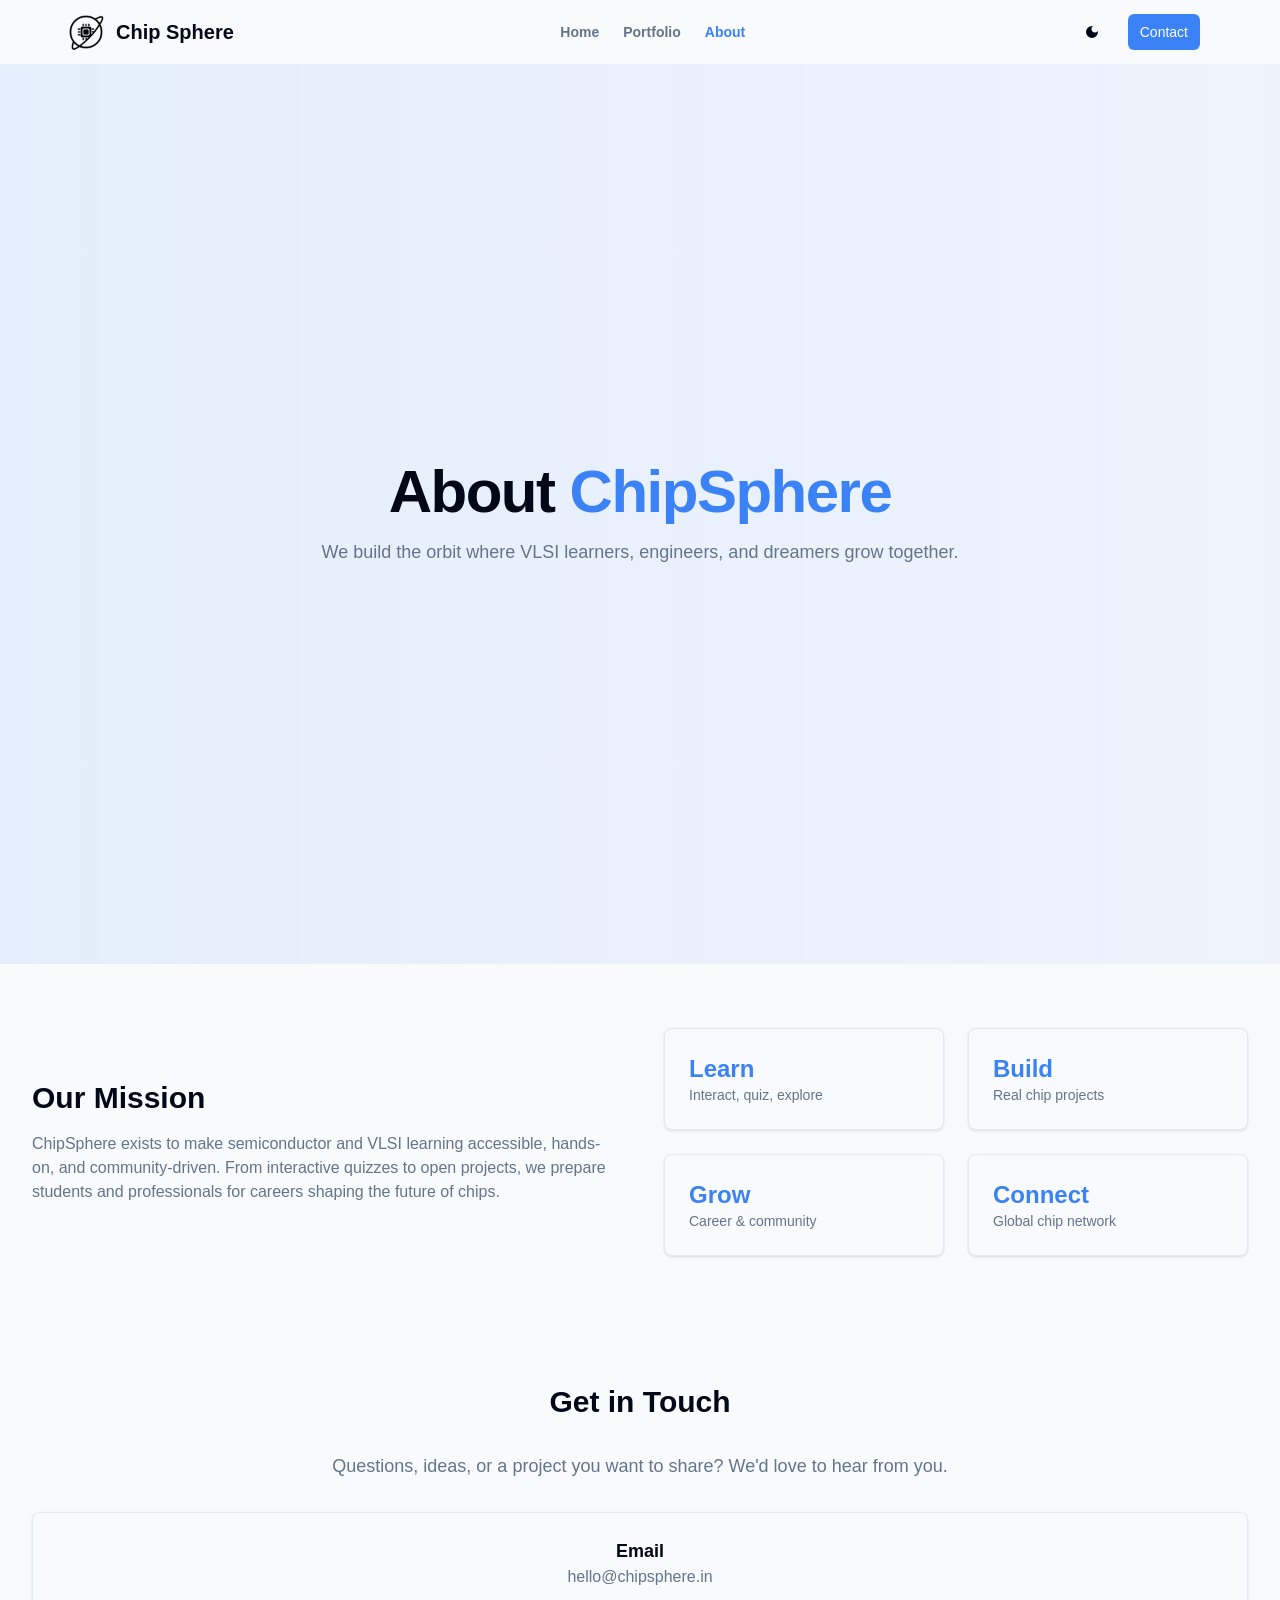
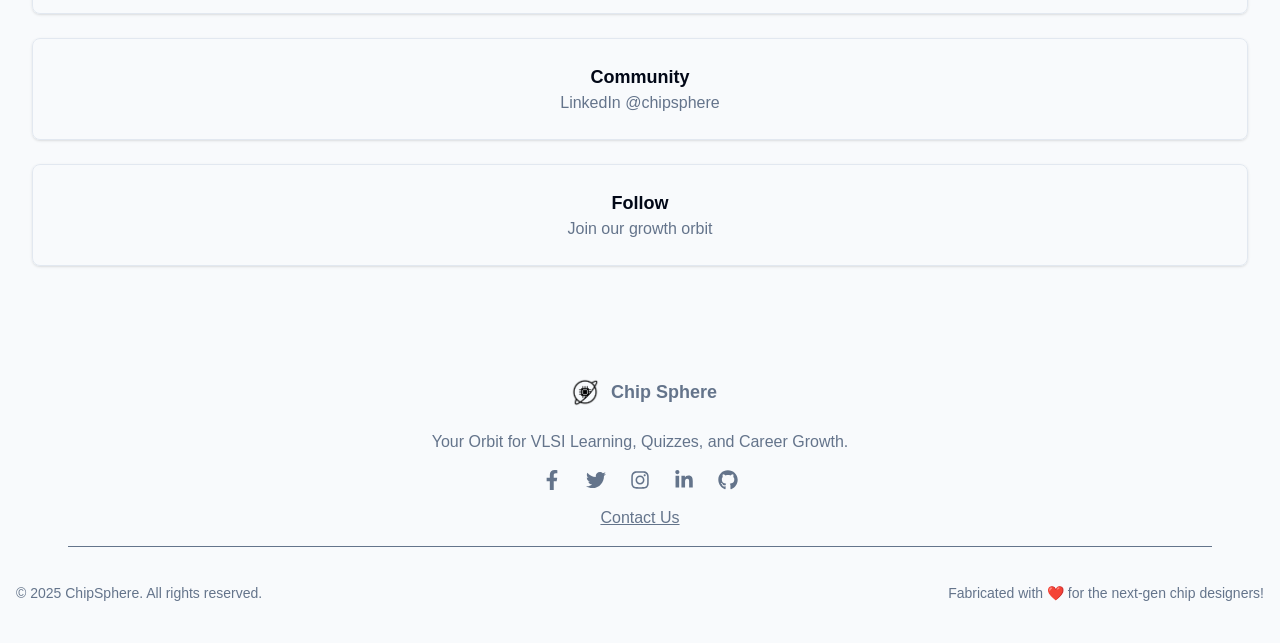
==== commit 3c8e9992: "Fix hydration flash on GitHub Pages: strip Next.js app router hydration scripts to enforce fast stat" ====
--- a/about.html
+++ b/about.html
@@ -1,4 +1,4 @@
-<!DOCTYPE html><html lang="en"><head><meta charSet="utf-8"/><meta name="viewport" content="width=device-width, initial-scale=1"/><link rel="preload" href="_next/static/media/569ce4b8f30dc480-s.p.woff2" as="font" crossorigin="" type="font/woff2"/><link rel="preload" href="_next/static/media/93f479601ee12b01-s.p.woff2" as="font" crossorigin="" type="font/woff2"/><link rel="preload" as="image" href="logo_dark.png"/><link rel="preload" as="image" href="logo_dark.png"/><link rel="stylesheet" href="_next/static/css/aac1193f8ad89e7d.css" data-precedence="next"/><link rel="preload" as="script" fetchPriority="low" href="_next/static/chunks/webpack-6522cab6ee8df64d.js"/><script src="_next/static/chunks/4bd1b696-c7eeac9c5f87815f.js" async=""></script><script src="_next/static/chunks/684-3b5152e643d8ca2d.js" async=""></script><script src="_next/static/chunks/main-app-050f4b3a8066e528.js" async=""></script><script src="_next/static/chunks/795d4814-c126d9906856df5e.js" async=""></script><script src="_next/static/chunks/8e1d74a4-489569174773607f.js" async=""></script><script src="_next/static/chunks/227-6f10915cf872dfcd.js" async=""></script><script src="_next/static/chunks/721-e3e5ed030bad2931.js" async=""></script><script src="_next/static/chunks/766-fa20a4cee04cad96.js" async=""></script><script src="_next/static/chunks/874-090ebe48e422caae.js" async=""></script><script src="_next/static/chunks/201-4fabe3c691b10c25.js" async=""></script><script src="_next/static/chunks/52-c215911eff30fe76.js" async=""></script><script src="_next/static/chunks/335-e26a7e29aa693370.js" async=""></script><script src="_next/static/chunks/app/layout-c824f7c0734b1a03.js" async=""></script><script src="_next/static/chunks/app/about/page-c7a4aa590e9dfe70.js" async=""></script><meta name="next-size-adjust" content=""/><title>Chip Shpere</title><meta name="description" content="VLSI notebook"/><link rel="icon" href="favicon.ico" type="image/x-icon" sizes="500x500"/><script>document.querySelectorAll('body link[rel="icon"], body link[rel="apple-touch-icon"]').forEach(el => document.head.appendChild(el))</script><script src="_next/static/chunks/polyfills-42372ed130431b0a.js" noModule=""></script></head><body class="__variable_5cfdac __variable_9a8899 antialiased overflow-y-auto custom-scroll"><div class="jsx-169be7203678d541 fixed top-4 right-4 z-[9999]"><section aria-label="Notifications alt+T" tabindex="-1" aria-live="polite" aria-relevant="additions text" aria-atomic="false"></section></div> <header class="sticky top-0 z-50 w-full transition-all duration-200 bg-transparent"><div class="container mx-auto flex h-16 items-center justify-between px-2 lg:px-[4rem]"><div class="flex items-center"><a class="flex items-center space-x-2" href="index.html"><div class="h-9 w-9 md:h-11 md:w-11 flex items-center justify-center"><img alt="Logo" width="42" height="42" decoding="async" data-nimg="1" style="color:transparent" srcSet="logo_dark.png" src="logo_dark.png"/></div><span class="font-bold text-xl">Chip Sphere</span></a></div><nav class="hidden md:flex items-center space-x-6"><a class="text-[0.875rem] font-bold transition-colors hover:text-primary text-muted-foreground" href="index.html">Home</a><a class="text-[0.875rem] font-bold transition-colors hover:text-primary text-muted-foreground" href="portfolio.html">Portfolio</a><a class="text-[0.875rem] font-bold transition-colors hover:text-primary text-primary" href="about.html">About</a></nav><div class="flex items-center space-x-4"><button class="inline-flex items-center justify-center gap-2 whitespace-nowrap rounded-md text-sm font-medium ring-offset-background transition-colors focus-visible:outline-none focus-visible:ring-2 focus-visible:ring-ring focus-visible:ring-offset-2 disabled:pointer-events-none disabled:opacity-50 [&amp;_svg]:pointer-events-none [&amp;_svg]:size-4 [&amp;_svg]:shrink-0 hover:bg-accent hover:text-accent-foreground h-10 w-10 cursor-pointer" aria-label="Toggle Theme"><svg stroke="currentColor" fill="currentColor" stroke-width="0" viewBox="0 0 24 24" class="h-5 w-5" height="1em" width="1em" xmlns="http://www.w3.org/2000/svg"><path fill="none" d="M0 0h24v24H0z"></path><path d="M12 3a9 9 0 1 0 9 9c0-.46-.04-.92-.1-1.36a5.389 5.389 0 0 1-4.4 2.26 5.403 5.403 0 0 1-3.14-9.8c-.44-.06-.9-.1-1.36-.1z"></path></svg></button><div class="hidden sm:flex items-center space-x-2"><a class="inline-flex items-center justify-center gap-2 whitespace-nowrap text-sm font-medium ring-offset-background focus-visible:outline-none focus-visible:ring-2 focus-visible:ring-ring focus-visible:ring-offset-2 disabled:pointer-events-none disabled:opacity-50 [&amp;_svg]:pointer-events-none [&amp;_svg]:size-4 [&amp;_svg]:shrink-0 bg-primary text-white h-9 rounded-md px-3 hover:bg-primary/90 transition-colors" href="about.html#contact">Contact</a></div><button class="inline-flex items-center justify-center gap-2 whitespace-nowrap rounded-md text-sm font-medium ring-offset-background transition-colors focus-visible:outline-none focus-visible:ring-2 focus-visible:ring-ring focus-visible:ring-offset-2 disabled:pointer-events-none disabled:opacity-50 [&amp;_svg]:pointer-events-none [&amp;_svg]:size-4 [&amp;_svg]:shrink-0 hover:bg-accent hover:text-accent-foreground md:hidden h-8 w-8" aria-label="Open Menu" type="button" aria-haspopup="dialog" aria-expanded="false" aria-controls="radix-«R7nb»" data-state="closed"><svg xmlns="http://www.w3.org/2000/svg" width="24" height="24" viewBox="0 0 24 24" fill="none" stroke="currentColor" stroke-width="2" stroke-linecap="round" stroke-linejoin="round" class="lucide lucide-menu h-4 w-4" aria-hidden="true"><path d="M4 12h16"></path><path d="M4 18h16"></path><path d="M4 6h16"></path></svg></button></div></div>
+<!DOCTYPE html><html lang="en"><head><meta charSet="utf-8"/><meta name="viewport" content="width=device-width, initial-scale=1"/><link rel="preload" href="_next/static/media/569ce4b8f30dc480-s.p.woff2" as="font" crossorigin="" type="font/woff2"/><link rel="preload" href="_next/static/media/93f479601ee12b01-s.p.woff2" as="font" crossorigin="" type="font/woff2"/><link rel="preload" as="image" href="logo_dark.png"/><link rel="preload" as="image" href="logo_dark.png"/><link rel="stylesheet" href="_next/static/css/aac1193f8ad89e7d.css" data-precedence="next"/><link rel="preload" as="script" fetchPriority="low" href="_next/static/chunks/webpack-6522cab6ee8df64d.js"/><meta name="next-size-adjust" content=""/><title>Chip Shpere</title><meta name="description" content="VLSI notebook"/><link rel="icon" href="favicon.ico" type="image/x-icon" sizes="500x500"/><script>document.querySelectorAll('body link[rel="icon"], body link[rel="apple-touch-icon"]').forEach(el => document.head.appendChild(el))</script></head><body class="__variable_5cfdac __variable_9a8899 antialiased overflow-y-auto custom-scroll"><div class="jsx-169be7203678d541 fixed top-4 right-4 z-[9999]"><section aria-label="Notifications alt+T" tabindex="-1" aria-live="polite" aria-relevant="additions text" aria-atomic="false"></section></div> <header class="sticky top-0 z-50 w-full transition-all duration-200 bg-transparent"><div class="container mx-auto flex h-16 items-center justify-between px-2 lg:px-[4rem]"><div class="flex items-center"><a class="flex items-center space-x-2" href="index.html"><div class="h-9 w-9 md:h-11 md:w-11 flex items-center justify-center"><img alt="Logo" width="42" height="42" decoding="async" data-nimg="1" style="color:transparent" id="site-logo" src="logo_dark.png"/></div><span class="font-bold text-xl">Chip Sphere</span></a></div><nav class="hidden md:flex items-center space-x-6"><a class="text-[0.875rem] font-bold transition-colors hover:text-primary text-muted-foreground" href="index.html">Home</a><a class="text-[0.875rem] font-bold transition-colors hover:text-primary text-muted-foreground" href="portfolio.html">Portfolio</a><a class="text-[0.875rem] font-bold transition-colors hover:text-primary text-primary" href="about.html">About</a></nav><div class="flex items-center space-x-4"><button class="inline-flex items-center justify-center gap-2 whitespace-nowrap rounded-md text-sm font-medium ring-offset-background transition-colors focus-visible:outline-none focus-visible:ring-2 focus-visible:ring-ring focus-visible:ring-offset-2 disabled:pointer-events-none disabled:opacity-50 [&amp;_svg]:pointer-events-none [&amp;_svg]:size-4 [&amp;_svg]:shrink-0 hover:bg-accent hover:text-accent-foreground h-10 w-10 cursor-pointer" aria-label="Toggle Theme" id="theme-toggle-btn"><svg stroke="currentColor" fill="currentColor" stroke-width="0" viewBox="0 0 24 24" class="h-5 w-5" height="1em" width="1em" xmlns="http://www.w3.org/2000/svg"><path fill="none" d="M0 0h24v24H0z"></path><path d="M12 3a9 9 0 1 0 9 9c0-.46-.04-.92-.1-1.36a5.389 5.389 0 0 1-4.4 2.26 5.403 5.403 0 0 1-3.14-9.8c-.44-.06-.9-.1-1.36-.1z"></path></svg></button><div class="hidden sm:flex items-center space-x-2"><a class="inline-flex items-center justify-center gap-2 whitespace-nowrap text-sm font-medium ring-offset-background focus-visible:outline-none focus-visible:ring-2 focus-visible:ring-ring focus-visible:ring-offset-2 disabled:pointer-events-none disabled:opacity-50 [&amp;_svg]:pointer-events-none [&amp;_svg]:size-4 [&amp;_svg]:shrink-0 bg-primary text-white h-9 rounded-md px-3 hover:bg-primary/90 transition-colors" href="about.html#contact">Contact</a></div><button class="inline-flex items-center justify-center gap-2 whitespace-nowrap rounded-md text-sm font-medium ring-offset-background transition-colors focus-visible:outline-none focus-visible:ring-2 focus-visible:ring-ring focus-visible:ring-offset-2 disabled:pointer-events-none disabled:opacity-50 [&amp;_svg]:pointer-events-none [&amp;_svg]:size-4 [&amp;_svg]:shrink-0 hover:bg-accent hover:text-accent-foreground md:hidden h-8 w-8" aria-label="Open Menu" type="button" aria-haspopup="dialog" aria-expanded="false" aria-controls="radix-«R7nb»" data-state="closed"><svg xmlns="http://www.w3.org/2000/svg" width="24" height="24" viewBox="0 0 24 24" fill="none" stroke="currentColor" stroke-width="2" stroke-linecap="round" stroke-linejoin="round" class="lucide lucide-menu h-4 w-4" aria-hidden="true"><path d="M4 12h16"></path><path d="M4 18h16"></path><path d="M4 6h16"></path></svg></button></div></div>
 <main class="flex-grow">
 <section id="contact" class="flex items-center justify-center text-center h-[100vh] sm:h-auto bg-gradient-to-r from-primary/10 to-primary/5 py-20 px-4 sm:px-6 lg:px-8">
 <div class="max-w-7xl mx-auto space-y-4">
@@ -34,4 +34,4 @@
 </div>
 </div>
 </section>
-</main><footer class="bg-secondaryBackground text-center text-muted-foreground py-10 px-4"><div class="max-w-screen-xl mx-auto space-y-4"><a class="flex items-center justify-center space-x-1" href="index.html"><div class="h-9 w-9 md:h-11 md:w-11  flex items-center justify-center"><img alt="Logo" width="30" height="30" decoding="async" data-nimg="1" style="color:transparent" srcSet="logo_dark.png" src="logo_dark.png"/></div><span class="font-semibold text-lg ">Chip Sphere</span></a><p>Your Orbit for VLSI Learning, Quizzes, and Career Growth.</p><div class="flex justify-center space-x-6 text-xl"><a href="about.html#"><svg stroke="currentColor" fill="currentColor" stroke-width="0" viewBox="0 0 320 512" height="1em" width="1em" xmlns="http://www.w3.org/2000/svg"><path d="M279.14 288l14.22-92.66h-88.91v-60.13c0-25.35 12.42-50.06 52.24-50.06h40.42V6.26S260.43 0 225.36 0c-73.22 0-121.08 44.38-121.08 124.72v70.62H22.89V288h81.39v224h100.17V288z"></path></svg></a><a href="about.html#"><svg stroke="currentColor" fill="currentColor" stroke-width="0" viewBox="0 0 512 512" height="1em" width="1em" xmlns="http://www.w3.org/2000/svg"><path d="M459.37 151.716c.325 4.548.325 9.097.325 13.645 0 138.72-105.583 298.558-298.558 298.558-59.452 0-114.68-17.219-161.137-47.106 8.447.974 16.568 1.299 25.34 1.299 49.055 0 94.213-16.568 130.274-44.832-46.132-.975-84.792-31.188-98.112-72.772 6.498.974 12.995 1.624 19.818 1.624 9.421 0 18.843-1.3 27.614-3.573-48.081-9.747-84.143-51.98-84.143-102.985v-1.299c13.969 7.797 30.214 12.67 47.431 13.319-28.264-18.843-46.781-51.005-46.781-87.391 0-19.492 5.197-37.36 14.294-52.954 51.655 63.675 129.3 105.258 216.365 109.807-1.624-7.797-2.599-15.918-2.599-24.04 0-57.828 46.782-104.934 104.934-104.934 30.213 0 57.502 12.67 76.67 33.137 23.715-4.548 46.456-13.32 66.599-25.34-7.798 24.366-24.366 44.833-46.132 57.827 21.117-2.273 41.584-8.122 60.426-16.243-14.292 20.791-32.161 39.308-52.628 54.253z"></path></svg></a><a href="about.html#"><svg stroke="currentColor" fill="currentColor" stroke-width="0" viewBox="0 0 448 512" height="1em" width="1em" xmlns="http://www.w3.org/2000/svg"><path d="M224.1 141c-63.6 0-114.9 51.3-114.9 114.9s51.3 114.9 114.9 114.9S339 319.5 339 255.9 287.7 141 224.1 141zm0 189.6c-41.1 0-74.7-33.5-74.7-74.7s33.5-74.7 74.7-74.7 74.7 33.5 74.7 74.7-33.6 74.7-74.7 74.7zm146.4-194.3c0 14.9-12 26.8-26.8 26.8-14.9 0-26.8-12-26.8-26.8s12-26.8 26.8-26.8 26.8 12 26.8 26.8zm76.1 27.2c-1.7-35.9-9.9-67.7-36.2-93.9-26.2-26.2-58-34.4-93.9-36.2-37-2.1-147.9-2.1-184.9 0-35.8 1.7-67.6 9.9-93.9 36.1s-34.4 58-36.2 93.9c-2.1 37-2.1 147.9 0 184.9 1.7 35.9 9.9 67.7 36.2 93.9s58 34.4 93.9 36.2c37 2.1 147.9 2.1 184.9 0 35.9-1.7 67.7-9.9 93.9-36.2 26.2-26.2 34.4-58 36.2-93.9 2.1-37 2.1-147.8 0-184.8zM398.8 388c-7.8 19.6-22.9 34.7-42.6 42.6-29.5 11.7-99.5 9-132.1 9s-102.7 2.6-132.1-9c-19.6-7.8-34.7-22.9-42.6-42.6-11.7-29.5-9-99.5-9-132.1s-2.6-102.7 9-132.1c7.8-19.6 22.9-34.7 42.6-42.6 29.5-11.7 99.5-9 132.1-9s102.7-2.6 132.1 9c19.6 7.8 34.7 22.9 42.6 42.6 11.7 29.5 9 99.5 9 132.1s2.7 102.7-9 132.1z"></path></svg></a><a href="about.html#"><svg stroke="currentColor" fill="currentColor" stroke-width="0" viewBox="0 0 448 512" height="1em" width="1em" xmlns="http://www.w3.org/2000/svg"><path d="M100.28 448H7.4V148.9h92.88zM53.79 108.1C24.09 108.1 0 83.5 0 53.8a53.79 53.79 0 0 1 107.58 0c0 29.7-24.1 54.3-53.79 54.3zM447.9 448h-92.68V302.4c0-34.7-.7-79.2-48.29-79.2-48.29 0-55.69 37.7-55.69 76.7V448h-92.78V148.9h89.08v40.8h1.3c12.4-23.5 42.69-48.3 87.88-48.3 94 0 111.28 61.9 111.28 142.3V448z"></path></svg></a><a href="about.html#"><svg stroke="currentColor" fill="currentColor" stroke-width="0" viewBox="0 0 496 512" height="1em" width="1em" xmlns="http://www.w3.org/2000/svg"><path d="M165.9 397.4c0 2-2.3 3.6-5.2 3.6-3.3.3-5.6-1.3-5.6-3.6 0-2 2.3-3.6 5.2-3.6 3-.3 5.6 1.3 5.6 3.6zm-31.1-4.5c-.7 2 1.3 4.3 4.3 4.9 2.6 1 5.6 0 6.2-2s-1.3-4.3-4.3-5.2c-2.6-.7-5.5.3-6.2 2.3zm44.2-1.7c-2.9.7-4.9 2.6-4.6 4.9.3 2 2.9 3.3 5.9 2.6 2.9-.7 4.9-2.6 4.6-4.6-.3-1.9-3-3.2-5.9-2.9zM244.8 8C106.1 8 0 113.3 0 252c0 110.9 69.8 205.8 169.5 239.2 12.8 2.3 17.3-5.6 17.3-12.1 0-6.2-.3-40.4-.3-61.4 0 0-70 15-84.7-29.8 0 0-11.4-29.1-27.8-36.6 0 0-22.9-15.7 1.6-15.4 0 0 24.9 2 38.6 25.8 21.9 38.6 58.6 27.5 72.9 20.9 2.3-16 8.8-27.1 16-33.7-55.9-6.2-112.3-14.3-112.3-110.5 0-27.5 7.6-41.3 23.6-58.9-2.6-6.5-11.1-33.3 2.6-67.9 20.9-6.5 69 27 69 27 20-5.6 41.5-8.5 62.8-8.5s42.8 2.9 62.8 8.5c0 0 48.1-33.6 69-27 13.7 34.7 5.2 61.4 2.6 67.9 16 17.7 25.8 31.5 25.8 58.9 0 96.5-58.9 104.2-114.8 110.5 9.2 7.9 17 22.9 17 46.4 0 33.7-.3 75.4-.3 83.6 0 6.5 4.6 14.4 17.3 12.1C428.2 457.8 496 362.9 496 252 496 113.3 383.5 8 244.8 8zM97.2 352.9c-1.3 1-1 3.3.7 5.2 1.6 1.6 3.9 2.3 5.2 1 1.3-1 1-3.3-.7-5.2-1.6-1.6-3.9-2.3-5.2-1zm-10.8-8.1c-.7 1.3.3 2.9 2.3 3.9 1.6 1 3.6.7 4.3-.7.7-1.3-.3-2.9-2.3-3.9-2-.6-3.6-.3-4.3.7zm32.4 35.6c-1.6 1.3-1 4.3 1.3 6.2 2.3 2.3 5.2 2.6 6.5 1 1.3-1.3.7-4.3-1.3-6.2-2.2-2.3-5.2-2.6-6.5-1zm-11.4-14.7c-1.6 1-1.6 3.6 0 5.9 1.6 2.3 4.3 3.3 5.6 2.3 1.6-1.3 1.6-3.9 0-6.2-1.4-2.3-4-3.3-5.6-2z"></path></svg></a></div><a href="about.html#contact"><p class="underline cursor-pointer">Contact Us</p></a><hr class="my-4 border-muted-foreground w-11/12 mx-auto"/><div class="flex flex-col sm:flex-row justify-between items-center text-sm pt-5 "><p>© 2025 ChipSphere. All rights reserved.</p><p class="mt-2 sm:mt-0">Fabricated with <span>❤️</span> for the next-gen chip designers!</p></div></div></footer><script src="_next/static/chunks/webpack-6522cab6ee8df64d.js" async=""></script><script>(self.__next_f=self.__next_f||[]).push([0])</script><script>self.__next_f.push([1,"1:\"$Sreact.fragment\"\n2:I[4463,[\"479\",\"static/chunks/795d4814-c126d9906856df5e.js\",\"711\",\"static/chunks/8e1d74a4-489569174773607f.js\",\"227\",\"static/chunks/227-6f10915cf872dfcd.js\",\"721\",\"static/chunks/721-e3e5ed030bad2931.js\",\"766\",\"static/chunks/766-fa20a4cee04cad96.js\",\"874\",\"static/chunks/874-090ebe48e422caae.js\",\"201\",\"static/chunks/201-4fabe3c691b10c25.js\",\"52\",\"static/chunks/52-c215911eff30fe76.js\",\"335\",\"static/chunks/335-e26a7e29aa693370.js\",\"177\",\"static/chunks/app/layout-c824f7c0734b1a03.js\"],\"default\"]\n3:I[7555,[],\"\"]\n4:I[1295,[],\"\"]\n5:I[894,[],\"ClientPageRoot\"]\n6:I[1316,[\"227\",\"static/chunks/227-6f10915cf872dfcd.js\",\"766\",\"static/chunks/766-fa20a4cee04cad96.js\",\"201\",\"static/chunks/201-4fabe3c691b10c25.js\",\"52\",\"static/chunks/52-c215911eff30fe76.js\",\"220\",\"static/chunks/app/about/page-c7a4aa590e9dfe70.js\"],\"default\"]\n9:I[9665,[],\"MetadataBoundary\"]\nb:I[9665,[],\"OutletBoundary\"]\ne:I[4911,[],\"AsyncMetadataOutlet\"]\n10:I[9665,[],\"ViewportBoundary\"]\n12:I[6614,[],\"\"]\n:HL[\"/_next/static/media/569ce4b8f30dc480-s.p.woff2\",\"font\",{\"crossOrigin\":\"\",\"type\":\"font/woff2\"}]\n:HL[\"/_next/static/media/93f479601ee12b01-s.p.woff2\",\"font\",{\"crossOrigin\":\"\",\"type\":\"font/woff2\"}]\n:HL[\"/_next/static/css/aac1193f8ad89e7d.css\",\"style\"]\n"])</script><script>self.__next_f.push([1,"0:{\"P\":null,\"b\":\"A3EIVVnWwf5ebR1KjICjf\",\"p\":\"\",\"c\":[\"\",\"about\"],\"i\":false,\"f\":[[[\"\",{\"children\":[\"about\",{\"children\":[\"__PAGE__\",{}]}]},\"$undefined\",\"$undefined\",true],[\"\",[\"$\",\"$1\",\"c\",{\"children\":[[[\"$\",\"link\",\"0\",{\"rel\":\"stylesheet\",\"href\":\"/_next/static/css/aac1193f8ad89e7d.css\",\"precedence\":\"next\",\"crossOrigin\":\"$undefined\",\"nonce\":\"$undefined\"}]],[\"$\",\"html\",null,{\"lang\":\"en\",\"suppressHydrationWarning\":true,\"children\":[\"$\",\"body\",null,{\"className\":\"__variable_5cfdac __variable_9a8899 antialiased overflow-y-auto custom-scroll\",\"children\":[\"$\",\"$L2\",null,{\"children\":[\"$\",\"$L3\",null,{\"parallelRouterKey\":\"children\",\"error\":\"$undefined\",\"errorStyles\":\"$undefined\",\"errorScripts\":\"$undefined\",\"template\":[\"$\",\"$L4\",null,{}],\"templateStyles\":\"$undefined\",\"templateScripts\":\"$undefined\",\"notFound\":[[[\"$\",\"title\",null,{\"children\":\"404: This page could not be found.\"}],[\"$\",\"div\",null,{\"style\":{\"fontFamily\":\"system-ui,\\\"Segoe UI\\\",Roboto,Helvetica,Arial,sans-serif,\\\"Apple Color Emoji\\\",\\\"Segoe UI Emoji\\\"\",\"height\":\"100vh\",\"textAlign\":\"center\",\"display\":\"flex\",\"flexDirection\":\"column\",\"alignItems\":\"center\",\"justifyContent\":\"center\"},\"children\":[\"$\",\"div\",null,{\"children\":[[\"$\",\"style\",null,{\"dangerouslySetInnerHTML\":{\"__html\":\"body{color:#000;background:#fff;margin:0}.next-error-h1{border-right:1px solid rgba(0,0,0,.3)}@media (prefers-color-scheme:dark){body{color:#fff;background:#000}.next-error-h1{border-right:1px solid rgba(255,255,255,.3)}}\"}}],[\"$\",\"h1\",null,{\"className\":\"next-error-h1\",\"style\":{\"display\":\"inline-block\",\"margin\":\"0 20px 0 0\",\"padding\":\"0 23px 0 0\",\"fontSize\":24,\"fontWeight\":500,\"verticalAlign\":\"top\",\"lineHeight\":\"49px\"},\"children\":404}],[\"$\",\"div\",null,{\"style\":{\"display\":\"inline-block\"},\"children\":[\"$\",\"h2\",null,{\"style\":{\"fontSize\":14,\"fontWeight\":400,\"lineHeight\":\"49px\",\"margin\":0},\"children\":\"This page could not be found.\"}]}]]}]}]],[]],\"forbidden\":\"$undefined\",\"unauthorized\":\"$undefined\"}]}]}]}]]}],{\"children\":[\"about\",[\"$\",\"$1\",\"c\",{\"children\":[null,[\"$\",\"$L3\",null,{\"parallelRouterKey\":\"children\",\"error\":\"$undefined\",\"errorStyles\":\"$undefined\",\"errorScripts\":\"$undefined\",\"template\":[\"$\",\"$L4\",null,{}],\"templateStyles\":\"$undefined\",\"templateScripts\":\"$undefined\",\"notFound\":\"$undefined\",\"forbidden\":\"$undefined\",\"unauthorized\":\"$undefined\"}]]}],{\"children\":[\"__PAGE__\",[\"$\",\"$1\",\"c\",{\"children\":[[\"$\",\"$L5\",null,{\"Component\":\"$6\",\"searchParams\":{},\"params\":{},\"promises\":[\"$@7\",\"$@8\"]}],[\"$\",\"$L9\",null,{\"children\":\"$La\"}],null,[\"$\",\"$Lb\",null,{\"children\":[\"$Lc\",\"$Ld\",[\"$\",\"$Le\",null,{\"promise\":\"$@f\"}]]}]]}],{},null,false]},null,false]},[[\"$\",\"div\",\"l\",{\"className\":\"flex items-center justify-center h-screen \",\"children\":[\"$\",\"div\",null,{\"className\":\"w-12 h-12 border-4 border-blue-500 border-t-transparent rounded-full animate-spin\"}]}],[],[]],false],[\"$\",\"$1\",\"h\",{\"children\":[null,[\"$\",\"$1\",\"qoyWqoa01FvVqYKNIh8Eg\",{\"children\":[[\"$\",\"$L10\",null,{\"children\":\"$L11\"}],[\"$\",\"meta\",null,{\"name\":\"next-size-adjust\",\"content\":\"\"}]]}],null]}],false]],\"m\":\"$undefined\",\"G\":[\"$12\",\"$undefined\"],\"s\":false,\"S\":true}\n"])</script><script>self.__next_f.push([1,"13:\"$Sreact.suspense\"\n14:I[4911,[],\"AsyncMetadata\"]\n7:{}\n8:{}\na:[\"$\",\"$13\",null,{\"fallback\":null,\"children\":[\"$\",\"$L14\",null,{\"promise\":\"$@15\"}]}]\n"])</script><script>self.__next_f.push([1,"d:null\n"])</script><script>self.__next_f.push([1,"11:[[\"$\",\"meta\",\"0\",{\"charSet\":\"utf-8\"}],[\"$\",\"meta\",\"1\",{\"name\":\"viewport\",\"content\":\"width=device-width, initial-scale=1\"}]]\nc:null\n"])</script><script>self.__next_f.push([1,"15:{\"metadata\":[[\"$\",\"title\",\"0\",{\"children\":\"Chip Shpere\"}],[\"$\",\"meta\",\"1\",{\"name\":\"description\",\"content\":\"VLSI notebook\"}],[\"$\",\"link\",\"2\",{\"rel\":\"icon\",\"href\":\"/favicon.ico\",\"type\":\"image/x-icon\",\"sizes\":\"500x500\"}]],\"error\":null,\"digest\":\"$undefined\"}\nf:{\"metadata\":\"$15:metadata\",\"error\":null,\"digest\":\"$undefined\"}\n"])</script></body></html>+</main><footer class="bg-secondaryBackground text-center text-muted-foreground py-10 px-4"><div class="max-w-screen-xl mx-auto space-y-4"><a class="flex items-center justify-center space-x-1" href="index.html"><div class="h-9 w-9 md:h-11 md:w-11  flex items-center justify-center"><img alt="Logo" width="30" height="30" decoding="async" data-nimg="1" style="color:transparent" id="site-logo" src="logo_dark.png"/></div><span class="font-semibold text-lg ">Chip Sphere</span></a><p>Your Orbit for VLSI Learning, Quizzes, and Career Growth.</p><div class="flex justify-center space-x-6 text-xl"><a href="about.html#"><svg stroke="currentColor" fill="currentColor" stroke-width="0" viewBox="0 0 320 512" height="1em" width="1em" xmlns="http://www.w3.org/2000/svg"><path d="M279.14 288l14.22-92.66h-88.91v-60.13c0-25.35 12.42-50.06 52.24-50.06h40.42V6.26S260.43 0 225.36 0c-73.22 0-121.08 44.38-121.08 124.72v70.62H22.89V288h81.39v224h100.17V288z"></path></svg></a><a href="about.html#"><svg stroke="currentColor" fill="currentColor" stroke-width="0" viewBox="0 0 512 512" height="1em" width="1em" xmlns="http://www.w3.org/2000/svg"><path d="M459.37 151.716c.325 4.548.325 9.097.325 13.645 0 138.72-105.583 298.558-298.558 298.558-59.452 0-114.68-17.219-161.137-47.106 8.447.974 16.568 1.299 25.34 1.299 49.055 0 94.213-16.568 130.274-44.832-46.132-.975-84.792-31.188-98.112-72.772 6.498.974 12.995 1.624 19.818 1.624 9.421 0 18.843-1.3 27.614-3.573-48.081-9.747-84.143-51.98-84.143-102.985v-1.299c13.969 7.797 30.214 12.67 47.431 13.319-28.264-18.843-46.781-51.005-46.781-87.391 0-19.492 5.197-37.36 14.294-52.954 51.655 63.675 129.3 105.258 216.365 109.807-1.624-7.797-2.599-15.918-2.599-24.04 0-57.828 46.782-104.934 104.934-104.934 30.213 0 57.502 12.67 76.67 33.137 23.715-4.548 46.456-13.32 66.599-25.34-7.798 24.366-24.366 44.833-46.132 57.827 21.117-2.273 41.584-8.122 60.426-16.243-14.292 20.791-32.161 39.308-52.628 54.253z"></path></svg></a><a href="about.html#"><svg stroke="currentColor" fill="currentColor" stroke-width="0" viewBox="0 0 448 512" height="1em" width="1em" xmlns="http://www.w3.org/2000/svg"><path d="M224.1 141c-63.6 0-114.9 51.3-114.9 114.9s51.3 114.9 114.9 114.9S339 319.5 339 255.9 287.7 141 224.1 141zm0 189.6c-41.1 0-74.7-33.5-74.7-74.7s33.5-74.7 74.7-74.7 74.7 33.5 74.7 74.7-33.6 74.7-74.7 74.7zm146.4-194.3c0 14.9-12 26.8-26.8 26.8-14.9 0-26.8-12-26.8-26.8s12-26.8 26.8-26.8 26.8 12 26.8 26.8zm76.1 27.2c-1.7-35.9-9.9-67.7-36.2-93.9-26.2-26.2-58-34.4-93.9-36.2-37-2.1-147.9-2.1-184.9 0-35.8 1.7-67.6 9.9-93.9 36.1s-34.4 58-36.2 93.9c-2.1 37-2.1 147.9 0 184.9 1.7 35.9 9.9 67.7 36.2 93.9s58 34.4 93.9 36.2c37 2.1 147.9 2.1 184.9 0 35.9-1.7 67.7-9.9 93.9-36.2 26.2-26.2 34.4-58 36.2-93.9 2.1-37 2.1-147.8 0-184.8zM398.8 388c-7.8 19.6-22.9 34.7-42.6 42.6-29.5 11.7-99.5 9-132.1 9s-102.7 2.6-132.1-9c-19.6-7.8-34.7-22.9-42.6-42.6-11.7-29.5-9-99.5-9-132.1s-2.6-102.7 9-132.1c7.8-19.6 22.9-34.7 42.6-42.6 29.5-11.7 99.5-9 132.1-9s102.7-2.6 132.1 9c19.6 7.8 34.7 22.9 42.6 42.6 11.7 29.5 9 99.5 9 132.1s2.7 102.7-9 132.1z"></path></svg></a><a href="about.html#"><svg stroke="currentColor" fill="currentColor" stroke-width="0" viewBox="0 0 448 512" height="1em" width="1em" xmlns="http://www.w3.org/2000/svg"><path d="M100.28 448H7.4V148.9h92.88zM53.79 108.1C24.09 108.1 0 83.5 0 53.8a53.79 53.79 0 0 1 107.58 0c0 29.7-24.1 54.3-53.79 54.3zM447.9 448h-92.68V302.4c0-34.7-.7-79.2-48.29-79.2-48.29 0-55.69 37.7-55.69 76.7V448h-92.78V148.9h89.08v40.8h1.3c12.4-23.5 42.69-48.3 87.88-48.3 94 0 111.28 61.9 111.28 142.3V448z"></path></svg></a><a href="about.html#"><svg stroke="currentColor" fill="currentColor" stroke-width="0" viewBox="0 0 496 512" height="1em" width="1em" xmlns="http://www.w3.org/2000/svg"><path d="M165.9 397.4c0 2-2.3 3.6-5.2 3.6-3.3.3-5.6-1.3-5.6-3.6 0-2 2.3-3.6 5.2-3.6 3-.3 5.6 1.3 5.6 3.6zm-31.1-4.5c-.7 2 1.3 4.3 4.3 4.9 2.6 1 5.6 0 6.2-2s-1.3-4.3-4.3-5.2c-2.6-.7-5.5.3-6.2 2.3zm44.2-1.7c-2.9.7-4.9 2.6-4.6 4.9.3 2 2.9 3.3 5.9 2.6 2.9-.7 4.9-2.6 4.6-4.6-.3-1.9-3-3.2-5.9-2.9zM244.8 8C106.1 8 0 113.3 0 252c0 110.9 69.8 205.8 169.5 239.2 12.8 2.3 17.3-5.6 17.3-12.1 0-6.2-.3-40.4-.3-61.4 0 0-70 15-84.7-29.8 0 0-11.4-29.1-27.8-36.6 0 0-22.9-15.7 1.6-15.4 0 0 24.9 2 38.6 25.8 21.9 38.6 58.6 27.5 72.9 20.9 2.3-16 8.8-27.1 16-33.7-55.9-6.2-112.3-14.3-112.3-110.5 0-27.5 7.6-41.3 23.6-58.9-2.6-6.5-11.1-33.3 2.6-67.9 20.9-6.5 69 27 69 27 20-5.6 41.5-8.5 62.8-8.5s42.8 2.9 62.8 8.5c0 0 48.1-33.6 69-27 13.7 34.7 5.2 61.4 2.6 67.9 16 17.7 25.8 31.5 25.8 58.9 0 96.5-58.9 104.2-114.8 110.5 9.2 7.9 17 22.9 17 46.4 0 33.7-.3 75.4-.3 83.6 0 6.5 4.6 14.4 17.3 12.1C428.2 457.8 496 362.9 496 252 496 113.3 383.5 8 244.8 8zM97.2 352.9c-1.3 1-1 3.3.7 5.2 1.6 1.6 3.9 2.3 5.2 1 1.3-1 1-3.3-.7-5.2-1.6-1.6-3.9-2.3-5.2-1zm-10.8-8.1c-.7 1.3.3 2.9 2.3 3.9 1.6 1 3.6.7 4.3-.7.7-1.3-.3-2.9-2.3-3.9-2-.6-3.6-.3-4.3.7zm32.4 35.6c-1.6 1.3-1 4.3 1.3 6.2 2.3 2.3 5.2 2.6 6.5 1 1.3-1.3.7-4.3-1.3-6.2-2.2-2.3-5.2-2.6-6.5-1zm-11.4-14.7c-1.6 1-1.6 3.6 0 5.9 1.6 2.3 4.3 3.3 5.6 2.3 1.6-1.3 1.6-3.9 0-6.2-1.4-2.3-4-3.3-5.6-2z"></path></svg></a></div><a href="about.html#contact"><p class="underline cursor-pointer">Contact Us</p></a><hr class="my-4 border-muted-foreground w-11/12 mx-auto"/><div class="flex flex-col sm:flex-row justify-between items-center text-sm pt-5 "><p>© 2025 ChipSphere. All rights reserved.</p><p class="mt-2 sm:mt-0">Fabricated with <span>❤️</span> for the next-gen chip designers!</p></div></div></footer>
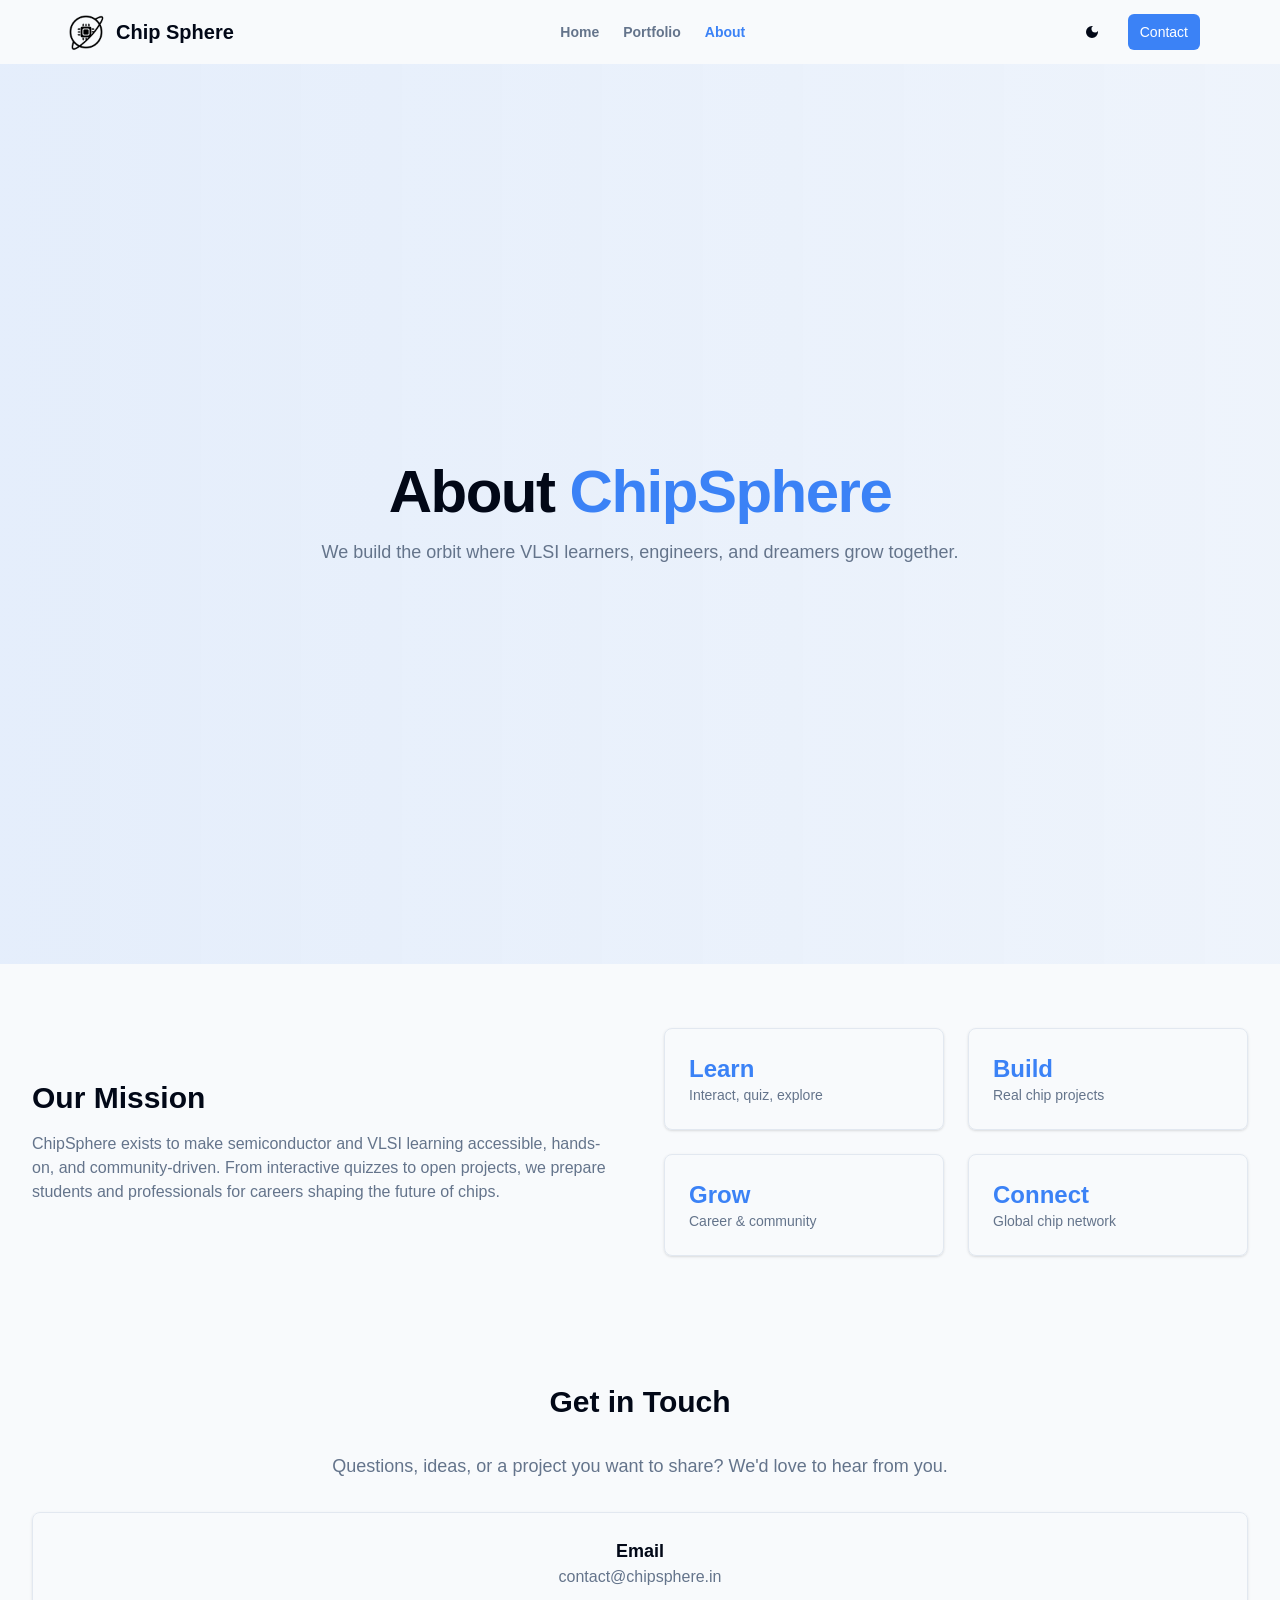
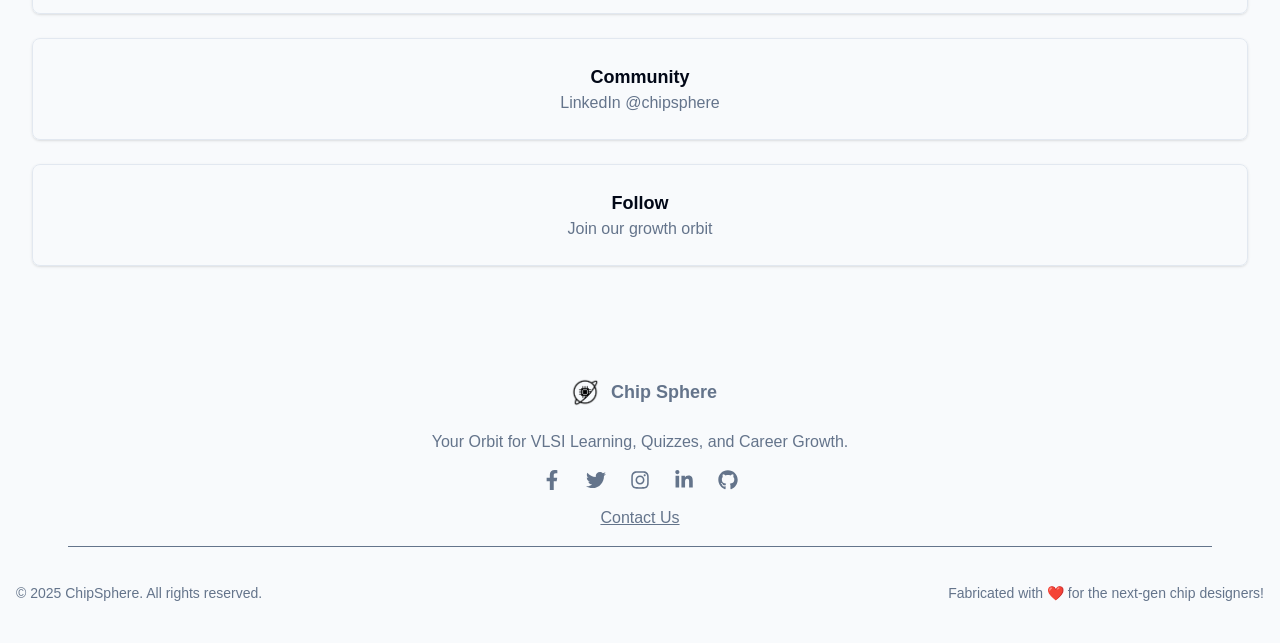
==== commit dc078473: "Update contact email address in about.html" ====
--- a/about.html
+++ b/about.html
@@ -28,10 +28,10 @@
 <h2 class="text-3xl font-bold mb-8" id="contact">Get in Touch</h2>
 <p class="text-lg text-muted-foreground max-w-xl mx-auto mb-8">Questions, ideas, or a project you want to share? We&apos;d love to hear from you.</p>
 <div class="grid grid-cols-1 md:grid-cols-3 gap-6">
-<div class="bg-card rounded-lg p-6 shadow-sm border border-border"><h3 class="text-lg font-semibold">Email</h3><p class="text-muted-foreground">hello@chipsphere.in</p></div>
+<div class="bg-card rounded-lg p-6 shadow-sm border border-border"><h3 class="text-lg font-semibold">Email</h3><p class="text-muted-foreground">contact@chipsphere.in</p></div>
 <div class="bg-card rounded-lg p-6 shadow-sm border border-border"><h3 class="text-lg font-semibold">Community</h3><p class="text-muted-foreground">LinkedIn @chipsphere</p></div>
 <div class="bg-card rounded-lg p-6 shadow-sm border border-border"><h3 class="text-lg font-semibold">Follow</h3><p class="text-muted-foreground">Join our growth orbit</p></div>
 </div>
 </div>
 </section>
-</main><footer class="bg-secondaryBackground text-center text-muted-foreground py-10 px-4"><div class="max-w-screen-xl mx-auto space-y-4"><a class="flex items-center justify-center space-x-1" href="index.html"><div class="h-9 w-9 md:h-11 md:w-11  flex items-center justify-center"><img alt="Logo" width="30" height="30" decoding="async" data-nimg="1" style="color:transparent" id="site-logo" src="logo_dark.png"/></div><span class="font-semibold text-lg ">Chip Sphere</span></a><p>Your Orbit for VLSI Learning, Quizzes, and Career Growth.</p><div class="flex justify-center space-x-6 text-xl"><a href="about.html#"><svg stroke="currentColor" fill="currentColor" stroke-width="0" viewBox="0 0 320 512" height="1em" width="1em" xmlns="http://www.w3.org/2000/svg"><path d="M279.14 288l14.22-92.66h-88.91v-60.13c0-25.35 12.42-50.06 52.24-50.06h40.42V6.26S260.43 0 225.36 0c-73.22 0-121.08 44.38-121.08 124.72v70.62H22.89V288h81.39v224h100.17V288z"></path></svg></a><a href="about.html#"><svg stroke="currentColor" fill="currentColor" stroke-width="0" viewBox="0 0 512 512" height="1em" width="1em" xmlns="http://www.w3.org/2000/svg"><path d="M459.37 151.716c.325 4.548.325 9.097.325 13.645 0 138.72-105.583 298.558-298.558 298.558-59.452 0-114.68-17.219-161.137-47.106 8.447.974 16.568 1.299 25.34 1.299 49.055 0 94.213-16.568 130.274-44.832-46.132-.975-84.792-31.188-98.112-72.772 6.498.974 12.995 1.624 19.818 1.624 9.421 0 18.843-1.3 27.614-3.573-48.081-9.747-84.143-51.98-84.143-102.985v-1.299c13.969 7.797 30.214 12.67 47.431 13.319-28.264-18.843-46.781-51.005-46.781-87.391 0-19.492 5.197-37.36 14.294-52.954 51.655 63.675 129.3 105.258 216.365 109.807-1.624-7.797-2.599-15.918-2.599-24.04 0-57.828 46.782-104.934 104.934-104.934 30.213 0 57.502 12.67 76.67 33.137 23.715-4.548 46.456-13.32 66.599-25.34-7.798 24.366-24.366 44.833-46.132 57.827 21.117-2.273 41.584-8.122 60.426-16.243-14.292 20.791-32.161 39.308-52.628 54.253z"></path></svg></a><a href="about.html#"><svg stroke="currentColor" fill="currentColor" stroke-width="0" viewBox="0 0 448 512" height="1em" width="1em" xmlns="http://www.w3.org/2000/svg"><path d="M224.1 141c-63.6 0-114.9 51.3-114.9 114.9s51.3 114.9 114.9 114.9S339 319.5 339 255.9 287.7 141 224.1 141zm0 189.6c-41.1 0-74.7-33.5-74.7-74.7s33.5-74.7 74.7-74.7 74.7 33.5 74.7 74.7-33.6 74.7-74.7 74.7zm146.4-194.3c0 14.9-12 26.8-26.8 26.8-14.9 0-26.8-12-26.8-26.8s12-26.8 26.8-26.8 26.8 12 26.8 26.8zm76.1 27.2c-1.7-35.9-9.9-67.7-36.2-93.9-26.2-26.2-58-34.4-93.9-36.2-37-2.1-147.9-2.1-184.9 0-35.8 1.7-67.6 9.9-93.9 36.1s-34.4 58-36.2 93.9c-2.1 37-2.1 147.9 0 184.9 1.7 35.9 9.9 67.7 36.2 93.9s58 34.4 93.9 36.2c37 2.1 147.9 2.1 184.9 0 35.9-1.7 67.7-9.9 93.9-36.2 26.2-26.2 34.4-58 36.2-93.9 2.1-37 2.1-147.8 0-184.8zM398.8 388c-7.8 19.6-22.9 34.7-42.6 42.6-29.5 11.7-99.5 9-132.1 9s-102.7 2.6-132.1-9c-19.6-7.8-34.7-22.9-42.6-42.6-11.7-29.5-9-99.5-9-132.1s-2.6-102.7 9-132.1c7.8-19.6 22.9-34.7 42.6-42.6 29.5-11.7 99.5-9 132.1-9s102.7-2.6 132.1 9c19.6 7.8 34.7 22.9 42.6 42.6 11.7 29.5 9 99.5 9 132.1s2.7 102.7-9 132.1z"></path></svg></a><a href="about.html#"><svg stroke="currentColor" fill="currentColor" stroke-width="0" viewBox="0 0 448 512" height="1em" width="1em" xmlns="http://www.w3.org/2000/svg"><path d="M100.28 448H7.4V148.9h92.88zM53.79 108.1C24.09 108.1 0 83.5 0 53.8a53.79 53.79 0 0 1 107.58 0c0 29.7-24.1 54.3-53.79 54.3zM447.9 448h-92.68V302.4c0-34.7-.7-79.2-48.29-79.2-48.29 0-55.69 37.7-55.69 76.7V448h-92.78V148.9h89.08v40.8h1.3c12.4-23.5 42.69-48.3 87.88-48.3 94 0 111.28 61.9 111.28 142.3V448z"></path></svg></a><a href="about.html#"><svg stroke="currentColor" fill="currentColor" stroke-width="0" viewBox="0 0 496 512" height="1em" width="1em" xmlns="http://www.w3.org/2000/svg"><path d="M165.9 397.4c0 2-2.3 3.6-5.2 3.6-3.3.3-5.6-1.3-5.6-3.6 0-2 2.3-3.6 5.2-3.6 3-.3 5.6 1.3 5.6 3.6zm-31.1-4.5c-.7 2 1.3 4.3 4.3 4.9 2.6 1 5.6 0 6.2-2s-1.3-4.3-4.3-5.2c-2.6-.7-5.5.3-6.2 2.3zm44.2-1.7c-2.9.7-4.9 2.6-4.6 4.9.3 2 2.9 3.3 5.9 2.6 2.9-.7 4.9-2.6 4.6-4.6-.3-1.9-3-3.2-5.9-2.9zM244.8 8C106.1 8 0 113.3 0 252c0 110.9 69.8 205.8 169.5 239.2 12.8 2.3 17.3-5.6 17.3-12.1 0-6.2-.3-40.4-.3-61.4 0 0-70 15-84.7-29.8 0 0-11.4-29.1-27.8-36.6 0 0-22.9-15.7 1.6-15.4 0 0 24.9 2 38.6 25.8 21.9 38.6 58.6 27.5 72.9 20.9 2.3-16 8.8-27.1 16-33.7-55.9-6.2-112.3-14.3-112.3-110.5 0-27.5 7.6-41.3 23.6-58.9-2.6-6.5-11.1-33.3 2.6-67.9 20.9-6.5 69 27 69 27 20-5.6 41.5-8.5 62.8-8.5s42.8 2.9 62.8 8.5c0 0 48.1-33.6 69-27 13.7 34.7 5.2 61.4 2.6 67.9 16 17.7 25.8 31.5 25.8 58.9 0 96.5-58.9 104.2-114.8 110.5 9.2 7.9 17 22.9 17 46.4 0 33.7-.3 75.4-.3 83.6 0 6.5 4.6 14.4 17.3 12.1C428.2 457.8 496 362.9 496 252 496 113.3 383.5 8 244.8 8zM97.2 352.9c-1.3 1-1 3.3.7 5.2 1.6 1.6 3.9 2.3 5.2 1 1.3-1 1-3.3-.7-5.2-1.6-1.6-3.9-2.3-5.2-1zm-10.8-8.1c-.7 1.3.3 2.9 2.3 3.9 1.6 1 3.6.7 4.3-.7.7-1.3-.3-2.9-2.3-3.9-2-.6-3.6-.3-4.3.7zm32.4 35.6c-1.6 1.3-1 4.3 1.3 6.2 2.3 2.3 5.2 2.6 6.5 1 1.3-1.3.7-4.3-1.3-6.2-2.2-2.3-5.2-2.6-6.5-1zm-11.4-14.7c-1.6 1-1.6 3.6 0 5.9 1.6 2.3 4.3 3.3 5.6 2.3 1.6-1.3 1.6-3.9 0-6.2-1.4-2.3-4-3.3-5.6-2z"></path></svg></a></div><a href="about.html#contact"><p class="underline cursor-pointer">Contact Us</p></a><hr class="my-4 border-muted-foreground w-11/12 mx-auto"/><div class="flex flex-col sm:flex-row justify-between items-center text-sm pt-5 "><p>© 2025 ChipSphere. All rights reserved.</p><p class="mt-2 sm:mt-0">Fabricated with <span>❤️</span> for the next-gen chip designers!</p></div></div></footer>+</main><footer class="bg-secondaryBackground text-center text-muted-foreground py-10 px-4"><div class="max-w-screen-xl mx-auto space-y-4"><a class="flex items-center justify-center space-x-1" href="index.html"><div class="h-9 w-9 md:h-11 md:w-11  flex items-center justify-center"><img alt="Logo" width="30" height="30" decoding="async" data-nimg="1" style="color:transparent" id="site-logo" src="logo_dark.png"/></div><span class="font-semibold text-lg ">Chip Sphere</span></a><p>Your Orbit for VLSI Learning, Quizzes, and Career Growth.</p><div class="flex justify-center space-x-6 text-xl"><a href="about.html#"><svg stroke="currentColor" fill="currentColor" stroke-width="0" viewBox="0 0 320 512" height="1em" width="1em" xmlns="http://www.w3.org/2000/svg"><path d="M279.14 288l14.22-92.66h-88.91v-60.13c0-25.35 12.42-50.06 52.24-50.06h40.42V6.26S260.43 0 225.36 0c-73.22 0-121.08 44.38-121.08 124.72v70.62H22.89V288h81.39v224h100.17V288z"></path></svg></a><a href="about.html#"><svg stroke="currentColor" fill="currentColor" stroke-width="0" viewBox="0 0 512 512" height="1em" width="1em" xmlns="http://www.w3.org/2000/svg"><path d="M459.37 151.716c.325 4.548.325 9.097.325 13.645 0 138.72-105.583 298.558-298.558 298.558-59.452 0-114.68-17.219-161.137-47.106 8.447.974 16.568 1.299 25.34 1.299 49.055 0 94.213-16.568 130.274-44.832-46.132-.975-84.792-31.188-98.112-72.772 6.498.974 12.995 1.624 19.818 1.624 9.421 0 18.843-1.3 27.614-3.573-48.081-9.747-84.143-51.98-84.143-102.985v-1.299c13.969 7.797 30.214 12.67 47.431 13.319-28.264-18.843-46.781-51.005-46.781-87.391 0-19.492 5.197-37.36 14.294-52.954 51.655 63.675 129.3 105.258 216.365 109.807-1.624-7.797-2.599-15.918-2.599-24.04 0-57.828 46.782-104.934 104.934-104.934 30.213 0 57.502 12.67 76.67 33.137 23.715-4.548 46.456-13.32 66.599-25.34-7.798 24.366-24.366 44.833-46.132 57.827 21.117-2.273 41.584-8.122 60.426-16.243-14.292 20.791-32.161 39.308-52.628 54.253z"></path></svg></a><a href="about.html#"><svg stroke="currentColor" fill="currentColor" stroke-width="0" viewBox="0 0 448 512" height="1em" width="1em" xmlns="http://www.w3.org/2000/svg"><path d="M224.1 141c-63.6 0-114.9 51.3-114.9 114.9s51.3 114.9 114.9 114.9S339 319.5 339 255.9 287.7 141 224.1 141zm0 189.6c-41.1 0-74.7-33.5-74.7-74.7s33.5-74.7 74.7-74.7 74.7 33.5 74.7 74.7-33.6 74.7-74.7 74.7zm146.4-194.3c0 14.9-12 26.8-26.8 26.8-14.9 0-26.8-12-26.8-26.8s12-26.8 26.8-26.8 26.8 12 26.8 26.8zm76.1 27.2c-1.7-35.9-9.9-67.7-36.2-93.9-26.2-26.2-58-34.4-93.9-36.2-37-2.1-147.9-2.1-184.9 0-35.8 1.7-67.6 9.9-93.9 36.1s-34.4 58-36.2 93.9c-2.1 37-2.1 147.9 0 184.9 1.7 35.9 9.9 67.7 36.2 93.9s58 34.4 93.9 36.2c37 2.1 147.9 2.1 184.9 0 35.9-1.7 67.7-9.9 93.9-36.2 26.2-26.2 34.4-58 36.2-93.9 2.1-37 2.1-147.8 0-184.8zM398.8 388c-7.8 19.6-22.9 34.7-42.6 42.6-29.5 11.7-99.5 9-132.1 9s-102.7 2.6-132.1-9c-19.6-7.8-34.7-22.9-42.6-42.6-11.7-29.5-9-99.5-9-132.1s-2.6-102.7 9-132.1c7.8-19.6 22.9-34.7 42.6-42.6 29.5-11.7 99.5-9 132.1-9s102.7-2.6 132.1 9c19.6 7.8 34.7 22.9 42.6 42.6 11.7 29.5 9 99.5 9 132.1s2.7 102.7-9 132.1z"></path></svg></a><a href="about.html#"><svg stroke="currentColor" fill="currentColor" stroke-width="0" viewBox="0 0 448 512" height="1em" width="1em" xmlns="http://www.w3.org/2000/svg"><path d="M100.28 448H7.4V148.9h92.88zM53.79 108.1C24.09 108.1 0 83.5 0 53.8a53.79 53.79 0 0 1 107.58 0c0 29.7-24.1 54.3-53.79 54.3zM447.9 448h-92.68V302.4c0-34.7-.7-79.2-48.29-79.2-48.29 0-55.69 37.7-55.69 76.7V448h-92.78V148.9h89.08v40.8h1.3c12.4-23.5 42.69-48.3 87.88-48.3 94 0 111.28 61.9 111.28 142.3V448z"></path></svg></a><a href="about.html#"><svg stroke="currentColor" fill="currentColor" stroke-width="0" viewBox="0 0 496 512" height="1em" width="1em" xmlns="http://www.w3.org/2000/svg"><path d="M165.9 397.4c0 2-2.3 3.6-5.2 3.6-3.3.3-5.6-1.3-5.6-3.6 0-2 2.3-3.6 5.2-3.6 3-.3 5.6 1.3 5.6 3.6zm-31.1-4.5c-.7 2 1.3 4.3 4.3 4.9 2.6 1 5.6 0 6.2-2s-1.3-4.3-4.3-5.2c-2.6-.7-5.5.3-6.2 2.3zm44.2-1.7c-2.9.7-4.9 2.6-4.6 4.9.3 2 2.9 3.3 5.9 2.6 2.9-.7 4.9-2.6 4.6-4.6-.3-1.9-3-3.2-5.9-2.9zM244.8 8C106.1 8 0 113.3 0 252c0 110.9 69.8 205.8 169.5 239.2 12.8 2.3 17.3-5.6 17.3-12.1 0-6.2-.3-40.4-.3-61.4 0 0-70 15-84.7-29.8 0 0-11.4-29.1-27.8-36.6 0 0-22.9-15.7 1.6-15.4 0 0 24.9 2 38.6 25.8 21.9 38.6 58.6 27.5 72.9 20.9 2.3-16 8.8-27.1 16-33.7-55.9-6.2-112.3-14.3-112.3-110.5 0-27.5 7.6-41.3 23.6-58.9-2.6-6.5-11.1-33.3 2.6-67.9 20.9-6.5 69 27 69 27 20-5.6 41.5-8.5 62.8-8.5s42.8 2.9 62.8 8.5c0 0 48.1-33.6 69-27 13.7 34.7 5.2 61.4 2.6 67.9 16 17.7 25.8 31.5 25.8 58.9 0 96.5-58.9 104.2-114.8 110.5 9.2 7.9 17 22.9 17 46.4 0 33.7-.3 75.4-.3 83.6 0 6.5 4.6 14.4 17.3 12.1C428.2 457.8 496 362.9 496 252 496 113.3 383.5 8 244.8 8zM97.2 352.9c-1.3 1-1 3.3.7 5.2 1.6 1.6 3.9 2.3 5.2 1 1.3-1 1-3.3-.7-5.2-1.6-1.6-3.9-2.3-5.2-1zm-10.8-8.1c-.7 1.3.3 2.9 2.3 3.9 1.6 1 3.6.7 4.3-.7.7-1.3-.3-2.9-2.3-3.9-2-.6-3.6-.3-4.3.7zm32.4 35.6c-1.6 1.3-1 4.3 1.3 6.2 2.3 2.3 5.2 2.6 6.5 1 1.3-1.3.7-4.3-1.3-6.2-2.2-2.3-5.2-2.6-6.5-1zm-11.4-14.7c-1.6 1-1.6 3.6 0 5.9 1.6 2.3 4.3 3.3 5.6 2.3 1.6-1.3 1.6-3.9 0-6.2-1.4-2.3-4-3.3-5.6-2z"></path></svg></a></div><a href="about.html#contact"><p class="underline cursor-pointer">Contact Us</p></a><hr class="my-4 border-muted-foreground w-11/12 mx-auto"/><div class="flex flex-col sm:flex-row justify-between items-center text-sm pt-5 "><p>© 2025 ChipSphere. All rights reserved.</p><p class="mt-2 sm:mt-0">Fabricated with <span>❤️</span> for the next-gen chip designers!</p></div></div></footer>
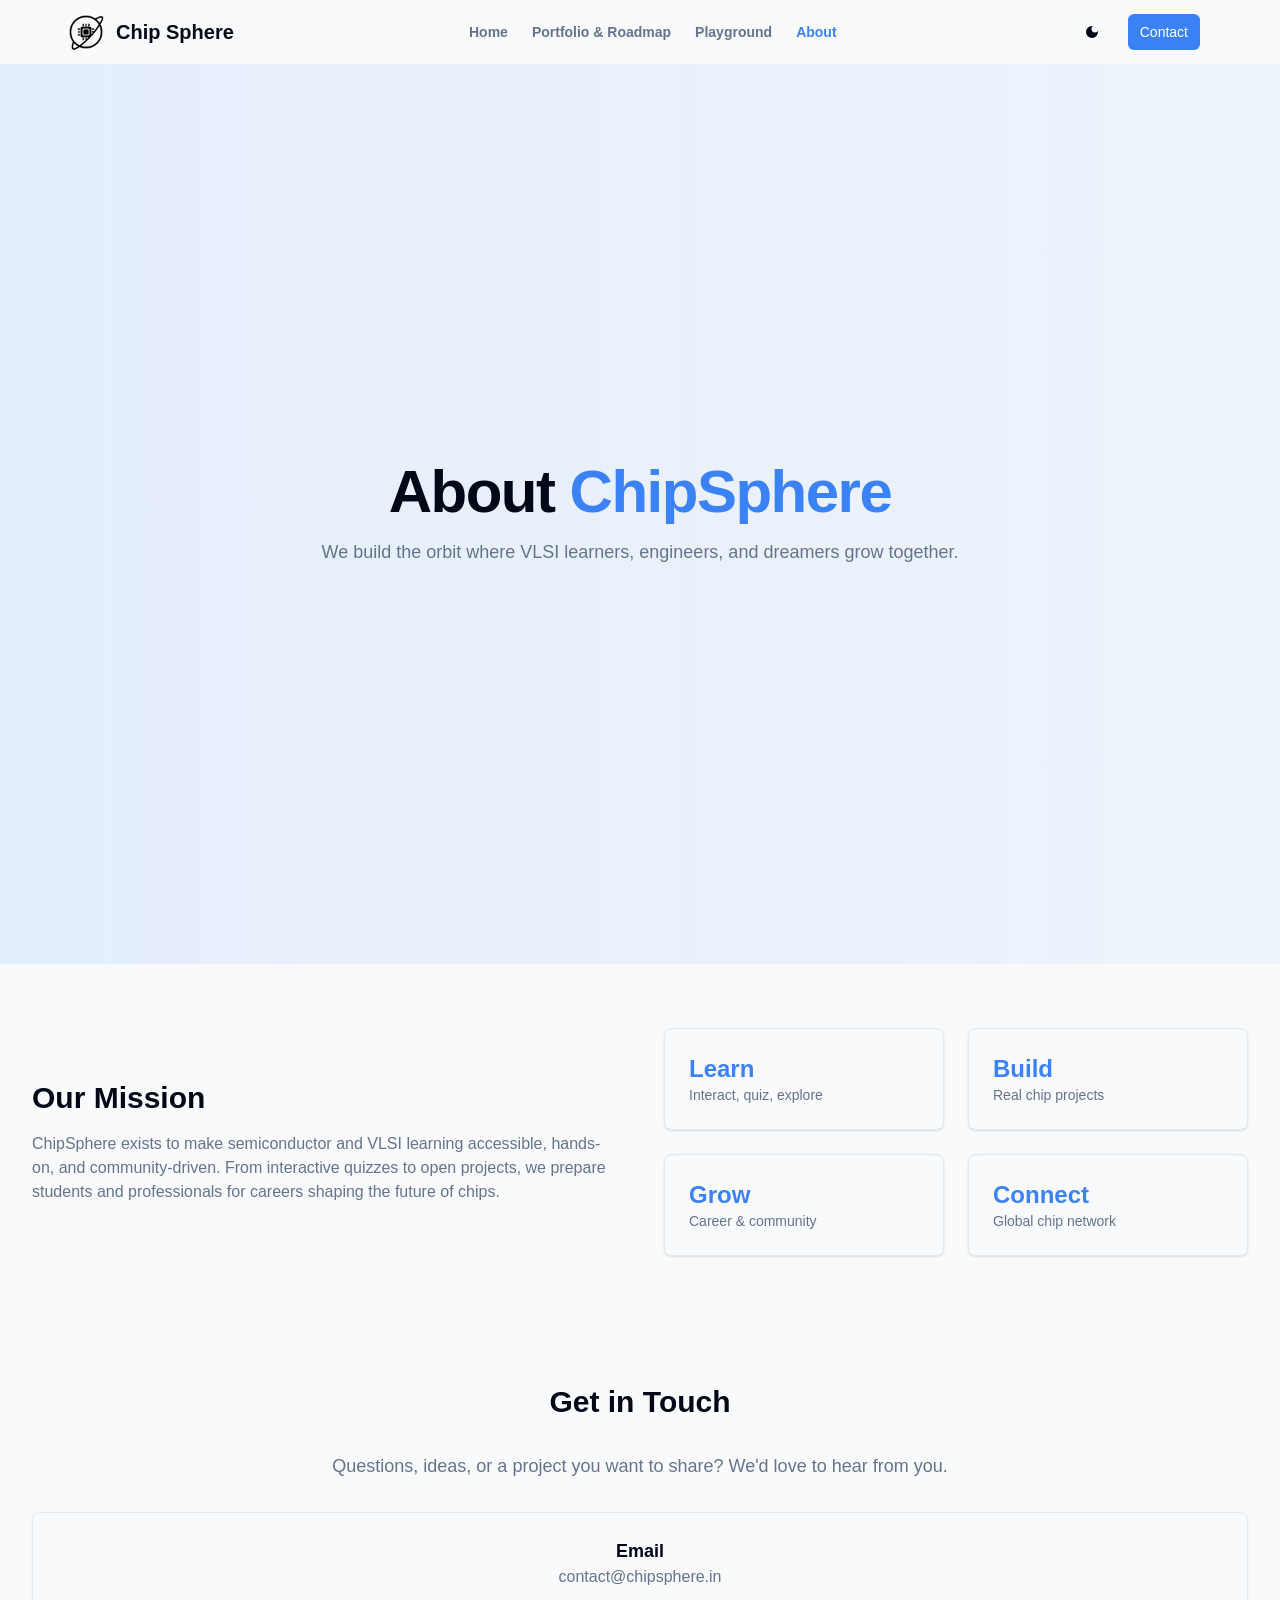
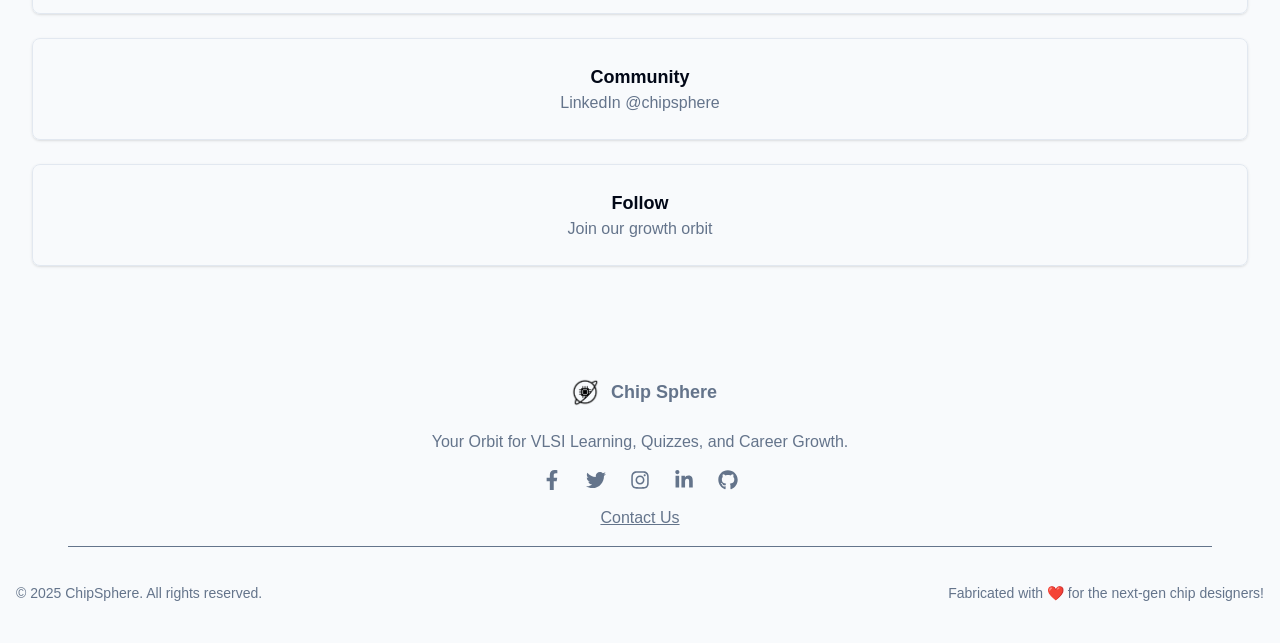
==== commit 58d7c2d3: "Add Verilog & SystemVerilog Playground IDE with VS Code Monaco editor engine, syntax highlighting, s" ====
--- a/about.html
+++ b/about.html
@@ -1,4 +1,9 @@
-<!DOCTYPE html><html lang="en"><head><meta charSet="utf-8"/><meta name="viewport" content="width=device-width, initial-scale=1"/><link rel="preload" href="_next/static/media/569ce4b8f30dc480-s.p.woff2" as="font" crossorigin="" type="font/woff2"/><link rel="preload" href="_next/static/media/93f479601ee12b01-s.p.woff2" as="font" crossorigin="" type="font/woff2"/><link rel="preload" as="image" href="logo_dark.png"/><link rel="preload" as="image" href="logo_dark.png"/><link rel="stylesheet" href="_next/static/css/aac1193f8ad89e7d.css" data-precedence="next"/><link rel="preload" as="script" fetchPriority="low" href="_next/static/chunks/webpack-6522cab6ee8df64d.js"/><meta name="next-size-adjust" content=""/><title>Chip Shpere</title><meta name="description" content="VLSI notebook"/><link rel="icon" href="favicon.ico" type="image/x-icon" sizes="500x500"/><script>document.querySelectorAll('body link[rel="icon"], body link[rel="apple-touch-icon"]').forEach(el => document.head.appendChild(el))</script></head><body class="__variable_5cfdac __variable_9a8899 antialiased overflow-y-auto custom-scroll"><div class="jsx-169be7203678d541 fixed top-4 right-4 z-[9999]"><section aria-label="Notifications alt+T" tabindex="-1" aria-live="polite" aria-relevant="additions text" aria-atomic="false"></section></div> <header class="sticky top-0 z-50 w-full transition-all duration-200 bg-transparent"><div class="container mx-auto flex h-16 items-center justify-between px-2 lg:px-[4rem]"><div class="flex items-center"><a class="flex items-center space-x-2" href="index.html"><div class="h-9 w-9 md:h-11 md:w-11 flex items-center justify-center"><img alt="Logo" width="42" height="42" decoding="async" data-nimg="1" style="color:transparent" id="site-logo" src="logo_dark.png"/></div><span class="font-bold text-xl">Chip Sphere</span></a></div><nav class="hidden md:flex items-center space-x-6"><a class="text-[0.875rem] font-bold transition-colors hover:text-primary text-muted-foreground" href="index.html">Home</a><a class="text-[0.875rem] font-bold transition-colors hover:text-primary text-muted-foreground" href="portfolio.html">Portfolio</a><a class="text-[0.875rem] font-bold transition-colors hover:text-primary text-primary" href="about.html">About</a></nav><div class="flex items-center space-x-4"><button class="inline-flex items-center justify-center gap-2 whitespace-nowrap rounded-md text-sm font-medium ring-offset-background transition-colors focus-visible:outline-none focus-visible:ring-2 focus-visible:ring-ring focus-visible:ring-offset-2 disabled:pointer-events-none disabled:opacity-50 [&amp;_svg]:pointer-events-none [&amp;_svg]:size-4 [&amp;_svg]:shrink-0 hover:bg-accent hover:text-accent-foreground h-10 w-10 cursor-pointer" aria-label="Toggle Theme" id="theme-toggle-btn"><svg stroke="currentColor" fill="currentColor" stroke-width="0" viewBox="0 0 24 24" class="h-5 w-5" height="1em" width="1em" xmlns="http://www.w3.org/2000/svg"><path fill="none" d="M0 0h24v24H0z"></path><path d="M12 3a9 9 0 1 0 9 9c0-.46-.04-.92-.1-1.36a5.389 5.389 0 0 1-4.4 2.26 5.403 5.403 0 0 1-3.14-9.8c-.44-.06-.9-.1-1.36-.1z"></path></svg></button><div class="hidden sm:flex items-center space-x-2"><a class="inline-flex items-center justify-center gap-2 whitespace-nowrap text-sm font-medium ring-offset-background focus-visible:outline-none focus-visible:ring-2 focus-visible:ring-ring focus-visible:ring-offset-2 disabled:pointer-events-none disabled:opacity-50 [&amp;_svg]:pointer-events-none [&amp;_svg]:size-4 [&amp;_svg]:shrink-0 bg-primary text-white h-9 rounded-md px-3 hover:bg-primary/90 transition-colors" href="about.html#contact">Contact</a></div><button class="inline-flex items-center justify-center gap-2 whitespace-nowrap rounded-md text-sm font-medium ring-offset-background transition-colors focus-visible:outline-none focus-visible:ring-2 focus-visible:ring-ring focus-visible:ring-offset-2 disabled:pointer-events-none disabled:opacity-50 [&amp;_svg]:pointer-events-none [&amp;_svg]:size-4 [&amp;_svg]:shrink-0 hover:bg-accent hover:text-accent-foreground md:hidden h-8 w-8" aria-label="Open Menu" type="button" aria-haspopup="dialog" aria-expanded="false" aria-controls="radix-«R7nb»" data-state="closed"><svg xmlns="http://www.w3.org/2000/svg" width="24" height="24" viewBox="0 0 24 24" fill="none" stroke="currentColor" stroke-width="2" stroke-linecap="round" stroke-linejoin="round" class="lucide lucide-menu h-4 w-4" aria-hidden="true"><path d="M4 12h16"></path><path d="M4 18h16"></path><path d="M4 6h16"></path></svg></button></div></div>
+<!DOCTYPE html><html lang="en"><head><meta charSet="utf-8"/><meta name="viewport" content="width=device-width, initial-scale=1"/><link rel="preload" href="_next/static/media/569ce4b8f30dc480-s.p.woff2" as="font" crossorigin="" type="font/woff2"/><link rel="preload" href="_next/static/media/93f479601ee12b01-s.p.woff2" as="font" crossorigin="" type="font/woff2"/><link rel="preload" as="image" href="logo_dark.png"/><link rel="preload" as="image" href="logo_dark.png"/><link rel="stylesheet" href="style.css"/><link rel="stylesheet" href="_next/static/css/aac1193f8ad89e7d.css" data-precedence="next"/><link rel="preload" as="script" fetchPriority="low" href="_next/static/chunks/webpack-6522cab6ee8df64d.js"/><meta name="next-size-adjust" content=""/><title>Chip Shpere</title><meta name="description" content="VLSI notebook"/><link rel="icon" href="favicon.ico" type="image/x-icon" sizes="500x500"/><script>document.querySelectorAll('body link[rel="icon"], body link[rel="apple-touch-icon"]').forEach(el => document.head.appendChild(el))</script></head><body class="__variable_5cfdac __variable_9a8899 antialiased overflow-y-auto custom-scroll"><div class="jsx-169be7203678d541 fixed top-4 right-4 z-[9999]"><section aria-label="Notifications alt+T" tabindex="-1" aria-live="polite" aria-relevant="additions text" aria-atomic="false"></section></div> <header class="sticky top-0 z-50 w-full transition-all duration-200 bg-transparent"><div class="container mx-auto flex h-16 items-center justify-between px-2 lg:px-[4rem]"><div class="flex items-center"><a class="flex items-center space-x-2" href="index.html"><div class="h-9 w-9 md:h-11 md:w-11 flex items-center justify-center"><img alt="Logo" width="42" height="42" decoding="async" data-nimg="1" style="color:transparent" id="site-logo" src="logo_dark.png"/></div><span class="font-bold text-xl">Chip Sphere</span></a></div><nav class="hidden md:flex items-center space-x-6">
+        <a class="text-[0.875rem] font-bold transition-colors hover:text-primary text-muted-foreground" href="index.html">Home</a>
+        <a class="text-[0.875rem] font-bold transition-colors hover:text-primary text-muted-foreground" href="portfolio.html">Portfolio &amp; Roadmap</a>
+        <a class="text-[0.875rem] font-bold transition-colors hover:text-primary text-muted-foreground" href="playground.html">Playground</a>
+        <a class="text-[0.875rem] font-bold transition-colors hover:text-primary text-primary" href="about.html">About</a>
+      </nav><div class="flex items-center space-x-4"><button class="inline-flex items-center justify-center gap-2 whitespace-nowrap rounded-md text-sm font-medium ring-offset-background transition-colors focus-visible:outline-none focus-visible:ring-2 focus-visible:ring-ring focus-visible:ring-offset-2 disabled:pointer-events-none disabled:opacity-50 [&amp;_svg]:pointer-events-none [&amp;_svg]:size-4 [&amp;_svg]:shrink-0 hover:bg-accent hover:text-accent-foreground h-10 w-10 cursor-pointer" aria-label="Toggle Theme" id="theme-toggle-btn"><svg stroke="currentColor" fill="currentColor" stroke-width="0" viewBox="0 0 24 24" class="h-5 w-5" height="1em" width="1em" xmlns="http://www.w3.org/2000/svg"><path fill="none" d="M0 0h24v24H0z"></path><path d="M12 3a9 9 0 1 0 9 9c0-.46-.04-.92-.1-1.36a5.389 5.389 0 0 1-4.4 2.26 5.403 5.403 0 0 1-3.14-9.8c-.44-.06-.9-.1-1.36-.1z"></path></svg></button><div class="hidden sm:flex items-center space-x-2"><a class="inline-flex items-center justify-center gap-2 whitespace-nowrap text-sm font-medium ring-offset-background focus-visible:outline-none focus-visible:ring-2 focus-visible:ring-ring focus-visible:ring-offset-2 disabled:pointer-events-none disabled:opacity-50 [&amp;_svg]:pointer-events-none [&amp;_svg]:size-4 [&amp;_svg]:shrink-0 bg-primary text-white h-9 rounded-md px-3 hover:bg-primary/90 transition-colors" href="about.html#contact">Contact</a></div><button class="inline-flex items-center justify-center gap-2 whitespace-nowrap rounded-md text-sm font-medium ring-offset-background transition-colors focus-visible:outline-none focus-visible:ring-2 focus-visible:ring-ring focus-visible:ring-offset-2 disabled:pointer-events-none disabled:opacity-50 [&amp;_svg]:pointer-events-none [&amp;_svg]:size-4 [&amp;_svg]:shrink-0 hover:bg-accent hover:text-accent-foreground md:hidden h-8 w-8" aria-label="Open Menu" type="button" aria-haspopup="dialog" aria-expanded="false" aria-controls="radix-«R7nb»" data-state="closed"><svg xmlns="http://www.w3.org/2000/svg" width="24" height="24" viewBox="0 0 24 24" fill="none" stroke="currentColor" stroke-width="2" stroke-linecap="round" stroke-linejoin="round" class="lucide lucide-menu h-4 w-4" aria-hidden="true"><path d="M4 12h16"></path><path d="M4 18h16"></path><path d="M4 6h16"></path></svg></button></div></div>
 <main class="flex-grow">
 <section id="contact" class="flex items-center justify-center text-center h-[100vh] sm:h-auto bg-gradient-to-r from-primary/10 to-primary/5 py-20 px-4 sm:px-6 lg:px-8">
 <div class="max-w-7xl mx-auto space-y-4">
--- a/style.css
+++ b/style.css
@@ -0,0 +1,3 @@
+@font-face{font-family:Geist;font-style:normal;font-weight:100 900;font-display:swap;src:url(../media/8d697b304b401681-s.woff2) format("woff2");unicode-range:u+0301,u+0400-045f,u+0490-0491,u+04b0-04b1,u+2116}@font-face{font-family:Geist;font-style:normal;font-weight:100 900;font-display:swap;src:url(../media/ba015fad6dcf6784-s.woff2) format("woff2");unicode-range:u+0100-02ba,u+02bd-02c5,u+02c7-02cc,u+02ce-02d7,u+02dd-02ff,u+0304,u+0308,u+0329,u+1d00-1dbf,u+1e00-1e9f,u+1ef2-1eff,u+2020,u+20a0-20ab,u+20ad-20c0,u+2113,u+2c60-2c7f,u+a720-a7ff}@font-face{font-family:Geist;font-style:normal;font-weight:100 900;font-display:swap;src:url(../media/569ce4b8f30dc480-s.p.woff2) format("woff2");unicode-range:u+00??,u+0131,u+0152-0153,u+02bb-02bc,u+02c6,u+02da,u+02dc,u+0304,u+0308,u+0329,u+2000-206f,u+20ac,u+2122,u+2191,u+2193,u+2212,u+2215,u+feff,u+fffd}@font-face{font-family:Geist Fallback;src:local("Arial");ascent-override:95.94%;descent-override:28.16%;line-gap-override:0.00%;size-adjust:104.76%}.__className_5cfdac{font-family:Geist,Geist Fallback;font-style:normal}.__variable_5cfdac{--font-geist-sans:"Geist","Geist Fallback"}@font-face{font-family:Geist Mono;font-style:normal;font-weight:100 900;font-display:swap;src:url(../media/9610d9e46709d722-s.woff2) format("woff2");unicode-range:u+0301,u+0400-045f,u+0490-0491,u+04b0-04b1,u+2116}@font-face{font-family:Geist Mono;font-style:normal;font-weight:100 900;font-display:swap;src:url(../media/747892c23ea88013-s.woff2) format("woff2");unicode-range:u+0100-02ba,u+02bd-02c5,u+02c7-02cc,u+02ce-02d7,u+02dd-02ff,u+0304,u+0308,u+0329,u+1d00-1dbf,u+1e00-1e9f,u+1ef2-1eff,u+2020,u+20a0-20ab,u+20ad-20c0,u+2113,u+2c60-2c7f,u+a720-a7ff}@font-face{font-family:Geist Mono;font-style:normal;font-weight:100 900;font-display:swap;src:url(../media/93f479601ee12b01-s.p.woff2) format("woff2");unicode-range:u+00??,u+0131,u+0152-0153,u+02bb-02bc,u+02c6,u+02da,u+02dc,u+0304,u+0308,u+0329,u+2000-206f,u+20ac,u+2122,u+2191,u+2193,u+2212,u+2215,u+feff,u+fffd}@font-face{font-family:Geist Mono Fallback;src:local("Arial");ascent-override:74.67%;descent-override:21.92%;line-gap-override:0.00%;size-adjust:134.59%}.__className_9a8899{font-family:Geist Mono,Geist Mono Fallback;font-style:normal}.__variable_9a8899{--font-geist-mono:"Geist Mono","Geist Mono Fallback"}
+
+/*! tailwindcss v4.1.7 | MIT License | https://tailwindcss.com */@layer properties{@supports (((-webkit-hyphens:none)) and (not (margin-trim:inline))) or ((-moz-orient:inline) and (not (color:rgb(from red r g b)))){*,::backdrop,:after,:before{--tw-scale-x:1;--tw-scale-y:1;--tw-scale-z:1;--tw-rotate-x:initial;--tw-rotate-y:initial;--tw-rotate-z:initial;--tw-skew-x:initial;--tw-skew-y:initial;--tw-space-y-reverse:0;--tw-space-x-reverse:0;--tw-border-style:solid;--tw-gradient-position:initial;--tw-gradient-from:#0000;--tw-gradient-via:#0000;--tw-gradient-to:#0000;--tw-gradient-stops:initial;--tw-gradient-via-stops:initial;--tw-gradient-from-position:0%;--tw-gradient-via-position:50%;--tw-gradient-to-position:100%;--tw-leading:initial;--tw-font-weight:initial;--tw-tracking:initial;--tw-shadow:0 0 #0000;--tw-shadow-color:initial;--tw-shadow-alpha:100%;--tw-inset-shadow:0 0 #0000;--tw-inset-shadow-color:initial;--tw-inset-shadow-alpha:100%;--tw-ring-color:initial;--tw-ring-shadow:0 0 #0000;--tw-inset-ring-color:initial;--tw-inset-ring-shadow:0 0 #0000;--tw-ring-inset:initial;--tw-ring-offset-width:0px;--tw-ring-offset-color:#fff;--tw-ring-offset-shadow:0 0 #0000;--tw-outline-style:solid;--tw-blur:initial;--tw-brightness:initial;--tw-contrast:initial;--tw-grayscale:initial;--tw-hue-rotate:initial;--tw-invert:initial;--tw-opacity:initial;--tw-saturate:initial;--tw-sepia:initial;--tw-drop-shadow:initial;--tw-drop-shadow-color:initial;--tw-drop-shadow-alpha:100%;--tw-drop-shadow-size:initial;--tw-backdrop-blur:initial;--tw-backdrop-brightness:initial;--tw-backdrop-contrast:initial;--tw-backdrop-grayscale:initial;--tw-backdrop-hue-rotate:initial;--tw-backdrop-invert:initial;--tw-backdrop-opacity:initial;--tw-backdrop-saturate:initial;--tw-backdrop-sepia:initial;--tw-duration:initial;--tw-ease:initial;--tw-translate-x:0;--tw-translate-y:0;--tw-translate-z:0}}}@layer theme{:host,:root{--font-sans:ui-sans-serif,system-ui,sans-serif,"Apple Color Emoji","Segoe UI Emoji","Segoe UI Symbol","Noto Color Emoji";--font-mono:ui-monospace,SFMono-Regular,Menlo,Monaco,Consolas,"Liberation Mono","Courier New",monospace;--color-red-100:oklch(93.6% .032 17.717);--color-red-500:oklch(63.7% .237 25.331);--color-red-600:oklch(57.7% .245 27.325);--color-yellow-500:oklch(79.5% .184 86.047);--color-green-500:oklch(72.3% .219 149.579);--color-green-600:oklch(62.7% .194 149.214);--color-green-700:oklch(52.7% .154 150.069);--color-blue-500:oklch(62.3% .214 259.815);--color-blue-600:oklch(54.6% .245 262.881);--color-blue-700:oklch(48.8% .243 264.376);--color-purple-500:oklch(62.7% .265 303.9);--color-gray-400:oklch(70.7% .022 261.325);--color-gray-500:oklch(55.1% .027 264.364);--color-gray-600:oklch(44.6% .03 256.802);--color-black:#000;--color-white:#fff;--spacing:.25rem;--breakpoint-md:48rem;--breakpoint-xl:80rem;--container-sm:24rem;--container-md:28rem;--container-lg:32rem;--container-2xl:42rem;--container-3xl:48rem;--container-4xl:56rem;--container-7xl:80rem;--text-xs:.75rem;--text-xs--line-height:calc(1/.75);--text-sm:.875rem;--text-sm--line-height:calc(1.25/.875);--text-base:1rem;--text-base--line-height:calc(1.5/1);--text-lg:1.125rem;--text-lg--line-height:calc(1.75/1.125);--text-xl:1.25rem;--text-xl--line-height:calc(1.75/1.25);--text-2xl:1.5rem;--text-2xl--line-height:calc(2/1.5);--text-3xl:1.875rem;--text-3xl--line-height:calc(2.25/1.875);--text-4xl:2.25rem;--text-4xl--line-height:calc(2.5/2.25);--text-5xl:3rem;--text-5xl--line-height:1;--text-6xl:3.75rem;--text-6xl--line-height:1;--font-weight-medium:500;--font-weight-semibold:600;--font-weight-bold:700;--font-weight-extrabold:800;--tracking-tight:-.025em;--tracking-widest:.1em;--leading-relaxed:1.625;--radius-sm:.25rem;--radius-md:.375rem;--radius-lg:.5rem;--radius-xl:.75rem;--radius-2xl:1rem;--ease-in-out:cubic-bezier(.4,0,.2,1);--animate-spin:spin 1s linear infinite;--blur-sm:8px;--blur-md:12px;--default-transition-duration:.15s;--default-transition-timing-function:cubic-bezier(.4,0,.2,1);--default-font-family:var(--font-sans);--default-mono-font-family:var(--font-mono);--color-primary:var(--primary);--color-muted:var(--muted);--color-muted-foreground:var(--muted-foreground);--color-secondary:var(--secondary);--color-secondary-foreground:var(--secondary-foreground);--color-accent:var(--accent);--color-accent-foreground:var(--accent-foreground);--color-destructive:var(--destructive);--color-destructive-foreground:var(--destructive-foreground);--color-border:var(--border);--color-input:var(--input);--color-ring:var(--ring);--color-background:var(--background);--color-foreground:var(--foreground);--color-container-background:var(--container-background);--color-secondary-text:var(--secondaryText);--color-success:var(--success);--color-success-foreground:var(--success-foreground);--color-error:var(--error);--color-error-foreground:var(--error-foreground)}}@layer base{*,::backdrop,:after,:before{box-sizing:border-box;border:0 solid;margin:0;padding:0}::file-selector-button{box-sizing:border-box;border:0 solid;margin:0;padding:0}:host,html{-webkit-text-size-adjust:100%;tab-size:4;line-height:1.5;font-family:var(--default-font-family,ui-sans-serif,system-ui,sans-serif,"Apple Color Emoji","Segoe UI Emoji","Segoe UI Symbol","Noto Color Emoji");font-feature-settings:var(--default-font-feature-settings,normal);font-variation-settings:var(--default-font-variation-settings,normal);-webkit-tap-highlight-color:transparent}hr{height:0;color:inherit;border-top-width:1px}abbr:where([title]){-webkit-text-decoration:underline dotted;text-decoration:underline dotted}h1,h2,h3,h4,h5,h6{font-size:inherit;font-weight:inherit}a{color:inherit;-webkit-text-decoration:inherit;text-decoration:inherit}b,strong{font-weight:bolder}code,kbd,pre,samp{font-family:var(--default-mono-font-family,ui-monospace,SFMono-Regular,Menlo,Monaco,Consolas,"Liberation Mono","Courier New",monospace);font-feature-settings:var(--default-mono-font-feature-settings,normal);font-variation-settings:var(--default-mono-font-variation-settings,normal);font-size:1em}small{font-size:80%}sub,sup{vertical-align:baseline;font-size:75%;line-height:0;position:relative}sub{bottom:-.25em}sup{top:-.5em}table{text-indent:0;border-color:inherit;border-collapse:collapse}:-moz-focusring{outline:auto}progress{vertical-align:baseline}summary{display:list-item}menu,ol,ul{list-style:none}audio,canvas,embed,iframe,img,object,svg,video{vertical-align:middle;display:block}img,video{max-width:100%;height:auto}button,input,optgroup,select,textarea{font:inherit;font-feature-settings:inherit;font-variation-settings:inherit;letter-spacing:inherit;color:inherit;opacity:1;background-color:#0000;border-radius:0}::file-selector-button{font:inherit;font-feature-settings:inherit;font-variation-settings:inherit;letter-spacing:inherit;color:inherit;opacity:1;background-color:#0000;border-radius:0}:where(select:is([multiple],[size])) optgroup{font-weight:bolder}:where(select:is([multiple],[size])) optgroup option{padding-inline-start:20px}::file-selector-button{margin-inline-end:4px}::placeholder{opacity:1}@supports (not ((-webkit-appearance:-apple-pay-button))) or (contain-intrinsic-size:1px){::placeholder{color:currentColor}@supports (color:color-mix(in lab,red,red)){::placeholder{color:color-mix(in oklab,currentcolor 50%,transparent)}}}textarea{resize:vertical}::-webkit-search-decoration{-webkit-appearance:none}::-webkit-date-and-time-value{min-height:1lh;text-align:inherit}::-webkit-datetime-edit{display:inline-flex}::-webkit-datetime-edit-fields-wrapper{padding:0}::-webkit-datetime-edit,::-webkit-datetime-edit-year-field{padding-block:0}::-webkit-datetime-edit-day-field,::-webkit-datetime-edit-month-field{padding-block:0}::-webkit-datetime-edit-hour-field,::-webkit-datetime-edit-minute-field{padding-block:0}::-webkit-datetime-edit-millisecond-field,::-webkit-datetime-edit-second-field{padding-block:0}::-webkit-datetime-edit-meridiem-field{padding-block:0}:-moz-ui-invalid{box-shadow:none}button,input:where([type=button],[type=reset],[type=submit]){appearance:button}::file-selector-button{appearance:button}::-webkit-inner-spin-button,::-webkit-outer-spin-button{height:auto}[hidden]:where(:not([hidden=until-found])){display:none!important}}@layer components;@layer utilities{.visible{visibility:visible}.sr-only{clip:rect(0,0,0,0);white-space:nowrap;border-width:0;width:1px;height:1px;margin:-1px;padding:0;overflow:hidden}.absolute,.sr-only{position:absolute}.fixed{position:fixed}.relative{position:relative}.sticky{position:sticky}.inset-0{inset:calc(var(--spacing)*0)}.inset-x-0{inset-inline:calc(var(--spacing)*0)}.inset-y-0{inset-block:calc(var(--spacing)*0)}.top-0{top:calc(var(--spacing)*0)}.top-4{top:calc(var(--spacing)*4)}.right-0{right:calc(var(--spacing)*0)}.right-3{right:calc(var(--spacing)*3)}.right-4{right:calc(var(--spacing)*4)}.bottom-0{bottom:calc(var(--spacing)*0)}.left-0{left:calc(var(--spacing)*0)}.left-2{left:calc(var(--spacing)*2)}.z-40{z-index:40}.z-50{z-index:50}.z-\[9999\]{z-index:9999}.order-1{order:1}.order-2{order:2}.container{width:100%}@media (min-width:40rem){.container{max-width:40rem}}@media (min-width:48rem){.container{max-width:48rem}}@media (min-width:64rem){.container{max-width:64rem}}@media (min-width:80rem){.container{max-width:80rem}}@media (min-width:96rem){.container{max-width:96rem}}.m-2{margin:calc(var(--spacing)*2)}.m-5{margin:calc(var(--spacing)*5)}.-mx-1{margin-inline:calc(var(--spacing)*-1)}.mx-2{margin-inline:calc(var(--spacing)*2)}.mx-4{margin-inline:calc(var(--spacing)*4)}.mx-auto{margin-inline:auto}.my-1{margin-block:calc(var(--spacing)*1)}.my-4{margin-block:calc(var(--spacing)*4)}.my-10{margin-block:calc(var(--spacing)*10)}.prose{color:var(--tw-prose-body);max-width:65ch}.prose :where(p):not(:where([class~=not-prose],[class~=not-prose] *)){margin-top:1.25em;margin-bottom:1.25em}.prose :where([class~=lead]):not(:where([class~=not-prose],[class~=not-prose] *)){color:var(--tw-prose-lead);margin-top:1.2em;margin-bottom:1.2em;font-size:1.25em;line-height:1.6}.prose :where(a):not(:where([class~=not-prose],[class~=not-prose] *)){color:var(--tw-prose-links);font-weight:500;text-decoration:underline}.prose :where(strong):not(:where([class~=not-prose],[class~=not-prose] *)){color:var(--tw-prose-bold);font-weight:600}.prose :where(a strong):not(:where([class~=not-prose],[class~=not-prose] *)),.prose :where(blockquote strong):not(:where([class~=not-prose],[class~=not-prose] *)),.prose :where(thead th strong):not(:where([class~=not-prose],[class~=not-prose] *)){color:inherit}.prose :where(ol):not(:where([class~=not-prose],[class~=not-prose] *)){margin-top:1.25em;margin-bottom:1.25em;padding-inline-start:1.625em;list-style-type:decimal}.prose :where(ol[type=A]):not(:where([class~=not-prose],[class~=not-prose] *)){list-style-type:upper-alpha}.prose :where(ol[type=a]):not(:where([class~=not-prose],[class~=not-prose] *)){list-style-type:lower-alpha}.prose :where(ol[type=A s]):not(:where([class~=not-prose],[class~=not-prose] *)){list-style-type:upper-alpha}.prose :where(ol[type=a s]):not(:where([class~=not-prose],[class~=not-prose] *)){list-style-type:lower-alpha}.prose :where(ol[type=I]):not(:where([class~=not-prose],[class~=not-prose] *)){list-style-type:upper-roman}.prose :where(ol[type=i]):not(:where([class~=not-prose],[class~=not-prose] *)){list-style-type:lower-roman}.prose :where(ol[type=I s]):not(:where([class~=not-prose],[class~=not-prose] *)){list-style-type:upper-roman}.prose :where(ol[type=i s]):not(:where([class~=not-prose],[class~=not-prose] *)){list-style-type:lower-roman}.prose :where(ol[type="1"]):not(:where([class~=not-prose],[class~=not-prose] *)){list-style-type:decimal}.prose :where(ul):not(:where([class~=not-prose],[class~=not-prose] *)){margin-top:1.25em;margin-bottom:1.25em;padding-inline-start:1.625em;list-style-type:disc}.prose :where(ol>li):not(:where([class~=not-prose],[class~=not-prose] *))::marker{color:var(--tw-prose-counters);font-weight:400}.prose :where(ul>li):not(:where([class~=not-prose],[class~=not-prose] *))::marker{color:var(--tw-prose-bullets)}.prose :where(dt):not(:where([class~=not-prose],[class~=not-prose] *)){color:var(--tw-prose-headings);margin-top:1.25em;font-weight:600}.prose :where(hr):not(:where([class~=not-prose],[class~=not-prose] *)){border-color:var(--tw-prose-hr);border-top-width:1px;margin-top:3em;margin-bottom:3em}.prose :where(blockquote):not(:where([class~=not-prose],[class~=not-prose] *)){color:var(--tw-prose-quotes);border-inline-start-width:.25rem;border-inline-start-color:var(--tw-prose-quote-borders);quotes:"“""”""‘""’";margin-top:1.6em;margin-bottom:1.6em;padding-inline-start:1em;font-style:italic;font-weight:500}.prose :where(blockquote p:first-of-type):not(:where([class~=not-prose],[class~=not-prose] *)):before{content:open-quote}.prose :where(blockquote p:last-of-type):not(:where([class~=not-prose],[class~=not-prose] *)):after{content:close-quote}.prose :where(h1):not(:where([class~=not-prose],[class~=not-prose] *)){color:var(--tw-prose-headings);margin-top:0;margin-bottom:.888889em;font-size:2.25em;font-weight:800;line-height:1.11111}.prose :where(h1 strong):not(:where([class~=not-prose],[class~=not-prose] *)){color:inherit;font-weight:900}.prose :where(h2):not(:where([class~=not-prose],[class~=not-prose] *)){color:var(--tw-prose-headings);margin-top:2em;margin-bottom:1em;font-size:1.5em;font-weight:700;line-height:1.33333}.prose :where(h2 strong):not(:where([class~=not-prose],[class~=not-prose] *)){color:inherit;font-weight:800}.prose :where(h3):not(:where([class~=not-prose],[class~=not-prose] *)){color:var(--tw-prose-headings);margin-top:1.6em;margin-bottom:.6em;font-size:1.25em;font-weight:600;line-height:1.6}.prose :where(h3 strong):not(:where([class~=not-prose],[class~=not-prose] *)){color:inherit;font-weight:700}.prose :where(h4):not(:where([class~=not-prose],[class~=not-prose] *)){color:var(--tw-prose-headings);margin-top:1.5em;margin-bottom:.5em;font-weight:600;line-height:1.5}.prose :where(h4 strong):not(:where([class~=not-prose],[class~=not-prose] *)){color:inherit;font-weight:700}.prose :where(img):not(:where([class~=not-prose],[class~=not-prose] *)){margin-top:2em;margin-bottom:2em}.prose :where(picture):not(:where([class~=not-prose],[class~=not-prose] *)){margin-top:2em;margin-bottom:2em;display:block}.prose :where(video):not(:where([class~=not-prose],[class~=not-prose] *)){margin-top:2em;margin-bottom:2em}.prose :where(kbd):not(:where([class~=not-prose],[class~=not-prose] *)){color:var(--tw-prose-kbd);box-shadow:0 0 0 1px rgb(var(--tw-prose-kbd-shadows)/10%),0 3px 0 rgb(var(--tw-prose-kbd-shadows)/10%);padding-top:.1875em;padding-inline-end:.375em;padding-bottom:.1875em;border-radius:.3125rem;padding-inline-start:.375em;font-family:inherit;font-size:.875em;font-weight:500}.prose :where(code):not(:where([class~=not-prose],[class~=not-prose] *)){color:var(--tw-prose-code);font-size:.875em;font-weight:600}.prose :where(code):not(:where([class~=not-prose],[class~=not-prose] *)):after,.prose :where(code):not(:where([class~=not-prose],[class~=not-prose] *)):before{content:"`"}.prose :where(a code):not(:where([class~=not-prose],[class~=not-prose] *)),.prose :where(h1 code):not(:where([class~=not-prose],[class~=not-prose] *)){color:inherit}.prose :where(h2 code):not(:where([class~=not-prose],[class~=not-prose] *)){color:inherit;font-size:.875em}.prose :where(h3 code):not(:where([class~=not-prose],[class~=not-prose] *)){color:inherit;font-size:.9em}.prose :where(blockquote code):not(:where([class~=not-prose],[class~=not-prose] *)),.prose :where(h4 code):not(:where([class~=not-prose],[class~=not-prose] *)),.prose :where(thead th code):not(:where([class~=not-prose],[class~=not-prose] *)){color:inherit}.prose :where(pre):not(:where([class~=not-prose],[class~=not-prose] *)){color:var(--tw-prose-pre-code);background-color:var(--tw-prose-pre-bg);padding-top:.857143em;padding-inline-end:1.14286em;padding-bottom:.857143em;border-radius:.375rem;margin-top:1.71429em;margin-bottom:1.71429em;padding-inline-start:1.14286em;font-size:.875em;font-weight:400;line-height:1.71429;overflow-x:auto}.prose :where(pre code):not(:where([class~=not-prose],[class~=not-prose] *)){font-weight:inherit;color:inherit;font-size:inherit;font-family:inherit;line-height:inherit;background-color:#0000;border-width:0;border-radius:0;padding:0}.prose :where(pre code):not(:where([class~=not-prose],[class~=not-prose] *)):after,.prose :where(pre code):not(:where([class~=not-prose],[class~=not-prose] *)):before{content:none}.prose :where(table):not(:where([class~=not-prose],[class~=not-prose] *)){table-layout:auto;width:100%;margin-top:2em;margin-bottom:2em;font-size:.875em;line-height:1.71429}.prose :where(thead):not(:where([class~=not-prose],[class~=not-prose] *)){border-bottom-width:1px;border-bottom-color:var(--tw-prose-th-borders)}.prose :where(thead th):not(:where([class~=not-prose],[class~=not-prose] *)){color:var(--tw-prose-headings);vertical-align:bottom;padding-inline-end:.571429em;padding-bottom:.571429em;padding-inline-start:.571429em;font-weight:600}.prose :where(tbody tr):not(:where([class~=not-prose],[class~=not-prose] *)){border-bottom-width:1px;border-bottom-color:var(--tw-prose-td-borders)}.prose :where(tbody tr:last-child):not(:where([class~=not-prose],[class~=not-prose] *)){border-bottom-width:0}.prose :where(tbody td):not(:where([class~=not-prose],[class~=not-prose] *)){vertical-align:baseline}.prose :where(tfoot):not(:where([class~=not-prose],[class~=not-prose] *)){border-top-width:1px;border-top-color:var(--tw-prose-th-borders)}.prose :where(tfoot td):not(:where([class~=not-prose],[class~=not-prose] *)){vertical-align:top}.prose :where(th,td):not(:where([class~=not-prose],[class~=not-prose] *)){text-align:start}.prose :where(figure>*):not(:where([class~=not-prose],[class~=not-prose] *)){margin-top:0;margin-bottom:0}.prose :where(figcaption):not(:where([class~=not-prose],[class~=not-prose] *)){color:var(--tw-prose-captions);margin-top:.857143em;font-size:.875em;line-height:1.42857}.prose{--tw-prose-body:oklch(37.3% .034 259.733);--tw-prose-headings:oklch(21% .034 264.665);--tw-prose-lead:oklch(44.6% .03 256.802);--tw-prose-links:oklch(21% .034 264.665);--tw-prose-bold:oklch(21% .034 264.665);--tw-prose-counters:oklch(55.1% .027 264.364);--tw-prose-bullets:oklch(87.2% .01 258.338);--tw-prose-hr:oklch(92.8% .006 264.531);--tw-prose-quotes:oklch(21% .034 264.665);--tw-prose-quote-borders:oklch(92.8% .006 264.531);--tw-prose-captions:oklch(55.1% .027 264.364);--tw-prose-kbd:oklch(21% .034 264.665);--tw-prose-kbd-shadows:NaN NaN NaN;--tw-prose-code:oklch(21% .034 264.665);--tw-prose-pre-code:oklch(92.8% .006 264.531);--tw-prose-pre-bg:oklch(27.8% .033 256.848);--tw-prose-th-borders:oklch(87.2% .01 258.338);--tw-prose-td-borders:oklch(92.8% .006 264.531);--tw-prose-invert-body:oklch(87.2% .01 258.338);--tw-prose-invert-headings:#fff;--tw-prose-invert-lead:oklch(70.7% .022 261.325);--tw-prose-invert-links:#fff;--tw-prose-invert-bold:#fff;--tw-prose-invert-counters:oklch(70.7% .022 261.325);--tw-prose-invert-bullets:oklch(44.6% .03 256.802);--tw-prose-invert-hr:oklch(37.3% .034 259.733);--tw-prose-invert-quotes:oklch(96.7% .003 264.542);--tw-prose-invert-quote-borders:oklch(37.3% .034 259.733);--tw-prose-invert-captions:oklch(70.7% .022 261.325);--tw-prose-invert-kbd:#fff;--tw-prose-invert-kbd-shadows:255 255 255;--tw-prose-invert-code:#fff;--tw-prose-invert-pre-code:oklch(87.2% .01 258.338);--tw-prose-invert-pre-bg:#00000080;--tw-prose-invert-th-borders:oklch(44.6% .03 256.802);--tw-prose-invert-td-borders:oklch(37.3% .034 259.733);font-size:1rem;line-height:1.75}.prose :where(picture>img):not(:where([class~=not-prose],[class~=not-prose] *)){margin-top:0;margin-bottom:0}.prose :where(li):not(:where([class~=not-prose],[class~=not-prose] *)){margin-top:.5em;margin-bottom:.5em}.prose :where(ol>li):not(:where([class~=not-prose],[class~=not-prose] *)),.prose :where(ul>li):not(:where([class~=not-prose],[class~=not-prose] *)){padding-inline-start:.375em}.prose :where(.prose>ul>li p):not(:where([class~=not-prose],[class~=not-prose] *)){margin-top:.75em;margin-bottom:.75em}.prose :where(.prose>ul>li>p:first-child):not(:where([class~=not-prose],[class~=not-prose] *)){margin-top:1.25em}.prose :where(.prose>ul>li>p:last-child):not(:where([class~=not-prose],[class~=not-prose] *)){margin-bottom:1.25em}.prose :where(.prose>ol>li>p:first-child):not(:where([class~=not-prose],[class~=not-prose] *)){margin-top:1.25em}.prose :where(.prose>ol>li>p:last-child):not(:where([class~=not-prose],[class~=not-prose] *)){margin-bottom:1.25em}.prose :where(ul ul,ul ol,ol ul,ol ol):not(:where([class~=not-prose],[class~=not-prose] *)){margin-top:.75em;margin-bottom:.75em}.prose :where(dl):not(:where([class~=not-prose],[class~=not-prose] *)){margin-top:1.25em;margin-bottom:1.25em}.prose :where(dd):not(:where([class~=not-prose],[class~=not-prose] *)){margin-top:.5em;padding-inline-start:1.625em}.prose :where(h2+*):not(:where([class~=not-prose],[class~=not-prose] *)),.prose :where(h3+*):not(:where([class~=not-prose],[class~=not-prose] *)),.prose :where(h4+*):not(:where([class~=not-prose],[class~=not-prose] *)),.prose :where(hr+*):not(:where([class~=not-prose],[class~=not-prose] *)){margin-top:0}.prose :where(thead th:first-child):not(:where([class~=not-prose],[class~=not-prose] *)){padding-inline-start:0}.prose :where(thead th:last-child):not(:where([class~=not-prose],[class~=not-prose] *)){padding-inline-end:0}.prose :where(tbody td,tfoot td):not(:where([class~=not-prose],[class~=not-prose] *)){padding-top:.571429em;padding-inline-end:.571429em;padding-bottom:.571429em;padding-inline-start:.571429em}.prose :where(tbody td:first-child,tfoot td:first-child):not(:where([class~=not-prose],[class~=not-prose] *)){padding-inline-start:0}.prose :where(tbody td:last-child,tfoot td:last-child):not(:where([class~=not-prose],[class~=not-prose] *)){padding-inline-end:0}.prose :where(figure):not(:where([class~=not-prose],[class~=not-prose] *)){margin-top:2em;margin-bottom:2em}.prose :where(.prose>:first-child):not(:where([class~=not-prose],[class~=not-prose] *)){margin-top:0}.prose :where(.prose>:last-child):not(:where([class~=not-prose],[class~=not-prose] *)){margin-bottom:0}.mt-0\.5{margin-top:calc(var(--spacing)*.5)}.mt-1{margin-top:calc(var(--spacing)*1)}.mt-2{margin-top:calc(var(--spacing)*2)}.mt-4{margin-top:calc(var(--spacing)*4)}.mt-6{margin-top:calc(var(--spacing)*6)}.mt-8{margin-top:calc(var(--spacing)*8)}.mt-10{margin-top:calc(var(--spacing)*10)}.mt-auto{margin-top:auto}.mr-2{margin-right:calc(var(--spacing)*2)}.mr-3{margin-right:calc(var(--spacing)*3)}.mb-1{margin-bottom:calc(var(--spacing)*1)}.mb-2{margin-bottom:calc(var(--spacing)*2)}.mb-3{margin-bottom:calc(var(--spacing)*3)}.mb-4{margin-bottom:calc(var(--spacing)*4)}.mb-6{margin-bottom:calc(var(--spacing)*6)}.mb-8{margin-bottom:calc(var(--spacing)*8)}.mb-10{margin-bottom:calc(var(--spacing)*10)}.mb-12{margin-bottom:calc(var(--spacing)*12)}.ml-2{margin-left:calc(var(--spacing)*2)}.ml-3{margin-left:calc(var(--spacing)*3)}.ml-auto{margin-left:auto}.line-clamp-2{-webkit-line-clamp:2}.line-clamp-2,.line-clamp-3{-webkit-box-orient:vertical;display:-webkit-box;overflow:hidden}.line-clamp-3{-webkit-line-clamp:3}.flex{display:flex}.grid{display:grid}.hidden{display:none}.inline-block{display:inline-block}.inline-flex{display:inline-flex}.h-2{height:calc(var(--spacing)*2)}.h-3\.5{height:calc(var(--spacing)*3.5)}.h-4{height:calc(var(--spacing)*4)}.h-5{height:calc(var(--spacing)*5)}.h-6{height:calc(var(--spacing)*6)}.h-8{height:calc(var(--spacing)*8)}.h-9{height:calc(var(--spacing)*9)}.h-10{height:calc(var(--spacing)*10)}.h-11{height:calc(var(--spacing)*11)}.h-12{height:calc(var(--spacing)*12)}.h-16{height:calc(var(--spacing)*16)}.h-48{height:calc(var(--spacing)*48)}.h-64{height:calc(var(--spacing)*64)}.h-\[1\.2rem\]{height:1.2rem}.h-\[70\%\]{height:70%}.h-\[100vh\]{height:100vh}.h-\[280\]{height:280px}.h-auto{height:auto}.h-full{height:100%}.h-px{height:1px}.h-screen{height:100vh}.max-h-\[300px\]{max-height:300px}.min-h-\[90vh\]{min-height:90vh}.min-h-\[100px\]{min-height:100px}.min-h-screen{min-height:100vh}.w-2{width:calc(var(--spacing)*2)}.w-2\/3{width:66.6667%}.w-3\.5{width:calc(var(--spacing)*3.5)}.w-3\/4{width:75%}.w-4{width:calc(var(--spacing)*4)}.w-5{width:calc(var(--spacing)*5)}.w-6{width:calc(var(--spacing)*6)}.w-8{width:calc(var(--spacing)*8)}.w-9{width:calc(var(--spacing)*9)}.w-10{width:calc(var(--spacing)*10)}.w-11\/12{width:91.6667%}.w-12{width:calc(var(--spacing)*12)}.w-16{width:calc(var(--spacing)*16)}.w-24{width:calc(var(--spacing)*24)}.w-40{width:calc(var(--spacing)*40)}.w-48{width:calc(var(--spacing)*48)}.w-\[1\.2rem\]{width:1.2rem}.w-\[70\%\]{width:70%}.w-fit{width:fit-content}.w-full{width:100%}.max-w-2xl{max-width:var(--container-2xl)}.max-w-3xl{max-width:var(--container-3xl)}.max-w-4xl{max-width:var(--container-4xl)}.max-w-7xl{max-width:var(--container-7xl)}.max-w-45{max-width:calc(var(--spacing)*45)}.max-w-\[55vw\]{max-width:55vw}.max-w-\[200px\]{max-width:200px}.max-w-lg{max-width:var(--container-lg)}.max-w-md{max-width:var(--container-md)}.max-w-none{max-width:none}.max-w-screen-md{max-width:var(--breakpoint-md)}.max-w-screen-xl{max-width:var(--breakpoint-xl)}.min-w-\[8rem\]{min-width:8rem}.flex-1{flex:1}.flex-1\/2{flex:50%}.flex-shrink-0,.shrink-0{flex-shrink:0}.flex-grow{flex-grow:1}.scale-0{--tw-scale-x:0%;--tw-scale-y:0%;--tw-scale-z:0%}.scale-0,.scale-100{scale:var(--tw-scale-x)var(--tw-scale-y)}.scale-100{--tw-scale-x:100%;--tw-scale-y:100%;--tw-scale-z:100%}.rotate-0{rotate:none}.rotate-90{rotate:90deg}.transform{transform:var(--tw-rotate-x,)var(--tw-rotate-y,)var(--tw-rotate-z,)var(--tw-skew-x,)var(--tw-skew-y,)}.animate-spin{animation:var(--animate-spin)}.cursor-default{cursor:default}.cursor-not-allowed{cursor:not-allowed}.cursor-pointer{cursor:pointer}.resize{resize:both}.grid-cols-1{grid-template-columns:repeat(1,minmax(0,1fr))}.grid-cols-2{grid-template-columns:repeat(2,minmax(0,1fr))}.grid-cols-4{grid-template-columns:repeat(4,minmax(0,1fr))}.flex-col{flex-direction:column}.flex-col-reverse{flex-direction:column-reverse}.flex-wrap{flex-wrap:wrap}.items-center{align-items:center}.items-start{align-items:flex-start}.justify-between{justify-content:space-between}.justify-center{justify-content:center}.justify-start{justify-content:flex-start}.gap-0\.5{gap:calc(var(--spacing)*.5)}.gap-1{gap:calc(var(--spacing)*1)}.gap-2{gap:calc(var(--spacing)*2)}.gap-3{gap:calc(var(--spacing)*3)}.gap-4{gap:calc(var(--spacing)*4)}.gap-6{gap:calc(var(--spacing)*6)}.gap-8{gap:calc(var(--spacing)*8)}.gap-12{gap:calc(var(--spacing)*12)}:where(.space-y-1>:not(:last-child)){--tw-space-y-reverse:0;margin-block-start:calc(calc(var(--spacing)*1)*var(--tw-space-y-reverse));margin-block-end:calc(calc(var(--spacing)*1)*calc(1 - var(--tw-space-y-reverse)))}:where(.space-y-1\.5>:not(:last-child)){--tw-space-y-reverse:0;margin-block-start:calc(calc(var(--spacing)*1.5)*var(--tw-space-y-reverse));margin-block-end:calc(calc(var(--spacing)*1.5)*calc(1 - var(--tw-space-y-reverse)))}:where(.space-y-2>:not(:last-child)){--tw-space-y-reverse:0;margin-block-start:calc(calc(var(--spacing)*2)*var(--tw-space-y-reverse));margin-block-end:calc(calc(var(--spacing)*2)*calc(1 - var(--tw-space-y-reverse)))}:where(.space-y-3>:not(:last-child)){--tw-space-y-reverse:0;margin-block-start:calc(calc(var(--spacing)*3)*var(--tw-space-y-reverse));margin-block-end:calc(calc(var(--spacing)*3)*calc(1 - var(--tw-space-y-reverse)))}:where(.space-y-4>:not(:last-child)){--tw-space-y-reverse:0;margin-block-start:calc(calc(var(--spacing)*4)*var(--tw-space-y-reverse));margin-block-end:calc(calc(var(--spacing)*4)*calc(1 - var(--tw-space-y-reverse)))}:where(.space-y-6>:not(:last-child)){--tw-space-y-reverse:0;margin-block-start:calc(calc(var(--spacing)*6)*var(--tw-space-y-reverse));margin-block-end:calc(calc(var(--spacing)*6)*calc(1 - var(--tw-space-y-reverse)))}:where(.space-y-8>:not(:last-child)){--tw-space-y-reverse:0;margin-block-start:calc(calc(var(--spacing)*8)*var(--tw-space-y-reverse));margin-block-end:calc(calc(var(--spacing)*8)*calc(1 - var(--tw-space-y-reverse)))}:where(.space-x-1>:not(:last-child)){--tw-space-x-reverse:0;margin-inline-start:calc(calc(var(--spacing)*1)*var(--tw-space-x-reverse));margin-inline-end:calc(calc(var(--spacing)*1)*calc(1 - var(--tw-space-x-reverse)))}:where(.space-x-2>:not(:last-child)){--tw-space-x-reverse:0;margin-inline-start:calc(calc(var(--spacing)*2)*var(--tw-space-x-reverse));margin-inline-end:calc(calc(var(--spacing)*2)*calc(1 - var(--tw-space-x-reverse)))}:where(.space-x-4>:not(:last-child)){--tw-space-x-reverse:0;margin-inline-start:calc(calc(var(--spacing)*4)*var(--tw-space-x-reverse));margin-inline-end:calc(calc(var(--spacing)*4)*calc(1 - var(--tw-space-x-reverse)))}:where(.space-x-6>:not(:last-child)){--tw-space-x-reverse:0;margin-inline-start:calc(calc(var(--spacing)*6)*var(--tw-space-x-reverse));margin-inline-end:calc(calc(var(--spacing)*6)*calc(1 - var(--tw-space-x-reverse)))}.truncate{text-overflow:ellipsis;white-space:nowrap}.overflow-hidden,.truncate{overflow:hidden}.overflow-y-auto{overflow-y:auto}.rounded{border-radius:.25rem}.rounded-2xl{border-radius:var(--radius-2xl)}.rounded-full{border-radius:3.40282e+38px}.rounded-lg{border-radius:var(--radius-lg)}.rounded-md{border-radius:var(--radius-md)}.rounded-sm{border-radius:var(--radius-sm)}.rounded-xl{border-radius:var(--radius-xl)}.border{border-style:var(--tw-border-style);border-width:1px}.border-2{border-style:var(--tw-border-style);border-width:2px}.border-4{border-style:var(--tw-border-style);border-width:4px}.border-t{border-top-style:var(--tw-border-style);border-top-width:1px}.border-r{border-right-style:var(--tw-border-style);border-right-width:1px}.border-b{border-bottom-style:var(--tw-border-style);border-bottom-width:1px}.border-l{border-left-style:var(--tw-border-style);border-left-width:1px}.border-l-0{border-left-style:var(--tw-border-style);border-left-width:0}.border-l-4{border-left-style:var(--tw-border-style);border-left-width:4px}.border-blue-500{border-color:var(--color-blue-500)}.border-border{border-color:var(--color-border)}.border-destructive\/50{border-color:var(--color-destructive)}@supports (color:color-mix(in lab,red,red)){.border-destructive\/50{border-color:color-mix(in oklab,var(--color-destructive)50%,transparent)}}.border-error{border-color:var(--color-error)}.border-input{border-color:var(--color-input)}.border-muted-foreground{border-color:var(--color-muted-foreground)}.border-primary{border-color:var(--color-primary)}.border-success{border-color:var(--color-success)}.border-t-transparent{border-top-color:#0000}.bg-\[\#307179\]{background-color:#307179}.bg-accent{background-color:var(--color-accent)}.bg-background,.bg-background\/80{background-color:var(--color-background)}@supports (color:color-mix(in lab,red,red)){.bg-background\/80{background-color:color-mix(in oklab,var(--color-background)80%,transparent)}}.bg-black\/30{background-color:#0000004d}@supports (color:color-mix(in lab,red,red)){.bg-black\/30{background-color:color-mix(in oklab,var(--color-black)30%,transparent)}}.bg-black\/80{background-color:#000c}@supports (color:color-mix(in lab,red,red)){.bg-black\/80{background-color:color-mix(in oklab,var(--color-black)80%,transparent)}}.bg-blue-500{background-color:var(--color-blue-500)}.bg-blue-600{background-color:var(--color-blue-600)}.bg-border{background-color:var(--color-border)}.bg-container-background{background-color:var(--color-container-background)}.bg-destructive{background-color:var(--color-destructive)}.bg-green-600{background-color:var(--color-green-600)}.bg-muted{background-color:var(--color-muted)}.bg-primary,.bg-primary\/5{background-color:var(--color-primary)}@supports (color:color-mix(in lab,red,red)){.bg-primary\/5{background-color:color-mix(in oklab,var(--color-primary)5%,transparent)}}.bg-primary\/10{background-color:var(--color-primary)}@supports (color:color-mix(in lab,red,red)){.bg-primary\/10{background-color:color-mix(in oklab,var(--color-primary)10%,transparent)}}.bg-purple-500{background-color:var(--color-purple-500)}.bg-red-100{background-color:var(--color-red-100)}.bg-red-500{background-color:var(--color-red-500)}.bg-secondary{background-color:var(--color-secondary)}.bg-secondary-text{background-color:var(--color-secondary-text)}.bg-transparent{background-color:#0000}.bg-yellow-500{background-color:var(--color-yellow-500)}.bg-gradient-to-r{--tw-gradient-position:to right in oklab;background-image:linear-gradient(var(--tw-gradient-stops))}.from-primary\/10{--tw-gradient-from:var(--color-primary)}@supports (color:color-mix(in lab,red,red)){.from-primary\/10{--tw-gradient-from:color-mix(in oklab,var(--color-primary)10%,transparent)}}.from-primary\/10{--tw-gradient-stops:var(--tw-gradient-via-stops,var(--tw-gradient-position),var(--tw-gradient-from)var(--tw-gradient-from-position),var(--tw-gradient-to)var(--tw-gradient-to-position))}.to-primary\/5{--tw-gradient-to:var(--color-primary)}@supports (color:color-mix(in lab,red,red)){.to-primary\/5{--tw-gradient-to:color-mix(in oklab,var(--color-primary)5%,transparent)}}.to-primary\/5{--tw-gradient-stops:var(--tw-gradient-via-stops,var(--tw-gradient-position),var(--tw-gradient-from)var(--tw-gradient-from-position),var(--tw-gradient-to)var(--tw-gradient-to-position))}.fill-current{fill:currentColor}.object-cover{object-fit:cover}.p-0{padding:calc(var(--spacing)*0)}.p-1{padding:calc(var(--spacing)*1)}.p-2{padding:calc(var(--spacing)*2)}.p-3{padding:calc(var(--spacing)*3)}.p-4{padding:calc(var(--spacing)*4)}.p-5{padding:calc(var(--spacing)*5)}.p-6{padding:calc(var(--spacing)*6)}.px-2{padding-inline:calc(var(--spacing)*2)}.px-3{padding-inline:calc(var(--spacing)*3)}.px-4{padding-inline:calc(var(--spacing)*4)}.px-5{padding-inline:calc(var(--spacing)*5)}.px-6{padding-inline:calc(var(--spacing)*6)}.px-8{padding-inline:calc(var(--spacing)*8)}.py-0\.5{padding-block:calc(var(--spacing)*.5)}.py-1{padding-block:calc(var(--spacing)*1)}.py-1\.5{padding-block:calc(var(--spacing)*1.5)}.py-2{padding-block:calc(var(--spacing)*2)}.py-3{padding-block:calc(var(--spacing)*3)}.py-4{padding-block:calc(var(--spacing)*4)}.py-8{padding-block:calc(var(--spacing)*8)}.py-10{padding-block:calc(var(--spacing)*10)}.py-12{padding-block:calc(var(--spacing)*12)}.py-16{padding-block:calc(var(--spacing)*16)}.pt-0{padding-top:calc(var(--spacing)*0)}.pt-3{padding-top:calc(var(--spacing)*3)}.pt-5{padding-top:calc(var(--spacing)*5)}.pt-6{padding-top:calc(var(--spacing)*6)}.pr-2{padding-right:calc(var(--spacing)*2)}.pr-8{padding-right:calc(var(--spacing)*8)}.pb-2{padding-bottom:calc(var(--spacing)*2)}.pb-3{padding-bottom:calc(var(--spacing)*3)}.pb-10{padding-bottom:calc(var(--spacing)*10)}.pb-40{padding-bottom:calc(var(--spacing)*40)}.pl-8{padding-left:calc(var(--spacing)*8)}.text-center{text-align:center}.text-left{text-align:left}.text-2xl{font-size:var(--text-2xl);line-height:var(--tw-leading,var(--text-2xl--line-height))}.text-3xl{font-size:var(--text-3xl);line-height:var(--tw-leading,var(--text-3xl--line-height))}.text-4xl{font-size:var(--text-4xl);line-height:var(--tw-leading,var(--text-4xl--line-height))}.text-5xl{font-size:var(--text-5xl);line-height:var(--tw-leading,var(--text-5xl--line-height))}.text-base{font-size:var(--text-base);line-height:var(--tw-leading,var(--text-base--line-height))}.text-lg{font-size:var(--text-lg);line-height:var(--tw-leading,var(--text-lg--line-height))}.text-sm{font-size:var(--text-sm);line-height:var(--tw-leading,var(--text-sm--line-height))}.text-xl{font-size:var(--text-xl);line-height:var(--tw-leading,var(--text-xl--line-height))}.text-xs{font-size:var(--text-xs);line-height:var(--tw-leading,var(--text-xs--line-height))}.text-\[0\.875rem\]{font-size:.875rem}.leading-none{--tw-leading:1;line-height:1}.leading-relaxed{--tw-leading:var(--leading-relaxed);line-height:var(--leading-relaxed)}.font-bold{--tw-font-weight:var(--font-weight-bold);font-weight:var(--font-weight-bold)}.font-extrabold{--tw-font-weight:var(--font-weight-extrabold);font-weight:var(--font-weight-extrabold)}.font-medium{--tw-font-weight:var(--font-weight-medium);font-weight:var(--font-weight-medium)}.font-semibold{--tw-font-weight:var(--font-weight-semibold);font-weight:var(--font-weight-semibold)}.tracking-tight{--tw-tracking:var(--tracking-tight);letter-spacing:var(--tracking-tight)}.tracking-widest{--tw-tracking:var(--tracking-widest);letter-spacing:var(--tracking-widest)}.whitespace-nowrap{white-space:nowrap}.text-\[\#4AC9D6\]{color:#4ac9d6}.text-\[\#374d50\]{color:#374d50}.text-accent-foreground{color:var(--color-accent-foreground)}.text-destructive{color:var(--color-destructive)}.text-destructive-foreground{color:var(--color-destructive-foreground)}.text-error-foreground{color:var(--color-error-foreground)}.text-foreground{color:var(--color-foreground)}.text-gray-500{color:var(--color-gray-500)}.text-gray-600{color:var(--color-gray-600)}.text-green-500{color:var(--color-green-500)}.text-green-600{color:var(--color-green-600)}.text-muted-foreground{color:var(--color-muted-foreground)}.text-primary,.text-primary\/80{color:var(--color-primary)}@supports (color:color-mix(in lab,red,red)){.text-primary\/80{color:color-mix(in oklab,var(--color-primary)80%,transparent)}}.text-red-500{color:var(--color-red-500)}.text-red-600{color:var(--color-red-600)}.text-secondary-foreground{color:var(--color-secondary-foreground)}.text-success-foreground{color:var(--color-success-foreground)}.text-white{color:var(--color-white)}.capitalize{text-transform:capitalize}.uppercase{text-transform:uppercase}.underline{text-decoration-line:underline}.underline-offset-4{text-underline-offset:4px}.antialiased{-webkit-font-smoothing:antialiased;-moz-osx-font-smoothing:grayscale}.placeholder-gray-400::placeholder{color:var(--color-gray-400)}.opacity-50{opacity:.5}.opacity-60{opacity:.6}.opacity-70{opacity:.7}.opacity-88{opacity:.88}.shadow-lg{--tw-shadow:0 10px 15px -3px var(--tw-shadow-color,#0000001a),0 4px 6px -4px var(--tw-shadow-color,#0000001a)}.shadow-lg,.shadow-md{box-shadow:var(--tw-inset-shadow),var(--tw-inset-ring-shadow),var(--tw-ring-offset-shadow),var(--tw-ring-shadow),var(--tw-shadow)}.shadow-md{--tw-shadow:0 4px 6px -1px var(--tw-shadow-color,#0000001a),0 2px 4px -2px var(--tw-shadow-color,#0000001a)}.shadow-sm{--tw-shadow:0 1px 3px 0 var(--tw-shadow-color,#0000001a),0 1px 2px -1px var(--tw-shadow-color,#0000001a);box-shadow:var(--tw-inset-shadow),var(--tw-inset-ring-shadow),var(--tw-ring-offset-shadow),var(--tw-ring-shadow),var(--tw-shadow)}.ring-offset-background{--tw-ring-offset-color:var(--color-background)}.outline{outline-style:var(--tw-outline-style);outline-width:1px}.blur{--tw-blur:blur(8px);filter:var(--tw-blur,)var(--tw-brightness,)var(--tw-contrast,)var(--tw-grayscale,)var(--tw-hue-rotate,)var(--tw-invert,)var(--tw-saturate,)var(--tw-sepia,)var(--tw-drop-shadow,)}.backdrop-blur-md{--tw-backdrop-blur:blur(var(--blur-md))}.backdrop-blur-md,.backdrop-blur-sm{-webkit-backdrop-filter:var(--tw-backdrop-blur,)var(--tw-backdrop-brightness,)var(--tw-backdrop-contrast,)var(--tw-backdrop-grayscale,)var(--tw-backdrop-hue-rotate,)var(--tw-backdrop-invert,)var(--tw-backdrop-opacity,)var(--tw-backdrop-saturate,)var(--tw-backdrop-sepia,);backdrop-filter:var(--tw-backdrop-blur,)var(--tw-backdrop-brightness,)var(--tw-backdrop-contrast,)var(--tw-backdrop-grayscale,)var(--tw-backdrop-hue-rotate,)var(--tw-backdrop-invert,)var(--tw-backdrop-opacity,)var(--tw-backdrop-saturate,)var(--tw-backdrop-sepia,)}.backdrop-blur-sm{--tw-backdrop-blur:blur(var(--blur-sm))}.transition{transition-property:color,background-color,border-color,outline-color,text-decoration-color,fill,stroke,--tw-gradient-from,--tw-gradient-via,--tw-gradient-to,opacity,box-shadow,transform,translate,scale,rotate,filter,-webkit-backdrop-filter,backdrop-filter,display,visibility,content-visibility,overlay,pointer-events;transition-timing-function:var(--tw-ease,var(--default-transition-timing-function));transition-duration:var(--tw-duration,var(--default-transition-duration))}.transition-all{transition-property:all;transition-timing-function:var(--tw-ease,var(--default-transition-timing-function));transition-duration:var(--tw-duration,var(--default-transition-duration))}.transition-colors{transition-property:color,background-color,border-color,outline-color,text-decoration-color,fill,stroke,--tw-gradient-from,--tw-gradient-via,--tw-gradient-to;transition-timing-function:var(--tw-ease,var(--default-transition-timing-function));transition-duration:var(--tw-duration,var(--default-transition-duration))}.transition-opacity{transition-property:opacity;transition-timing-function:var(--tw-ease,var(--default-transition-timing-function));transition-duration:var(--tw-duration,var(--default-transition-duration))}.transition-shadow{transition-property:box-shadow;transition-timing-function:var(--tw-ease,var(--default-transition-timing-function));transition-duration:var(--tw-duration,var(--default-transition-duration))}.transition-transform{transition-property:transform,translate,scale,rotate;transition-timing-function:var(--tw-ease,var(--default-transition-timing-function));transition-duration:var(--tw-duration,var(--default-transition-duration))}.duration-200{--tw-duration:.2s;transition-duration:.2s}.duration-300{--tw-duration:.3s;transition-duration:.3s}.ease-in-out{--tw-ease:var(--ease-in-out);transition-timing-function:var(--ease-in-out)}.prose-invert{--tw-prose-body:var(--tw-prose-invert-body);--tw-prose-headings:var(--tw-prose-invert-headings);--tw-prose-lead:var(--tw-prose-invert-lead);--tw-prose-links:var(--tw-prose-invert-links);--tw-prose-bold:var(--tw-prose-invert-bold);--tw-prose-counters:var(--tw-prose-invert-counters);--tw-prose-bullets:var(--tw-prose-invert-bullets);--tw-prose-hr:var(--tw-prose-invert-hr);--tw-prose-quotes:var(--tw-prose-invert-quotes);--tw-prose-quote-borders:var(--tw-prose-invert-quote-borders);--tw-prose-captions:var(--tw-prose-invert-captions);--tw-prose-kbd:var(--tw-prose-invert-kbd);--tw-prose-kbd-shadows:var(--tw-prose-invert-kbd-shadows);--tw-prose-code:var(--tw-prose-invert-code);--tw-prose-pre-code:var(--tw-prose-invert-pre-code);--tw-prose-pre-bg:var(--tw-prose-invert-pre-bg);--tw-prose-th-borders:var(--tw-prose-invert-th-borders);--tw-prose-td-borders:var(--tw-prose-invert-td-borders)}.outline-none{--tw-outline-style:none;outline-style:none}.select-none{-webkit-user-select:none;user-select:none}.peer-disabled\:cursor-not-allowed:is(:where(.peer):disabled~*){cursor:not-allowed}.peer-disabled\:opacity-70:is(:where(.peer):disabled~*){opacity:.7}.file\:border-0::file-selector-button{border-style:var(--tw-border-style);border-width:0}.file\:bg-transparent::file-selector-button{background-color:#0000}.file\:text-sm::file-selector-button{font-size:var(--text-sm);line-height:var(--tw-leading,var(--text-sm--line-height))}.file\:font-medium::file-selector-button{--tw-font-weight:var(--font-weight-medium);font-weight:var(--font-weight-medium)}.file\:text-foreground::file-selector-button{color:var(--color-foreground)}.placeholder\:text-muted-foreground::placeholder{color:var(--color-muted-foreground)}@media (hover:hover){.hover\:-translate-y-1:hover{--tw-translate-y:calc(var(--spacing)*-1);translate:var(--tw-translate-x)var(--tw-translate-y)}.hover\:scale-\[1\.01\]:hover{scale:1.01}.hover\:scale-\[1\.02\]:hover{scale:1.02}.hover\:border-\[\#4AC9D6\]:hover{border-color:#4ac9d6}.hover\:bg-\[\#374d50\]:hover{background-color:#374d50}.hover\:bg-accent:hover,.hover\:bg-accent\/50:hover{background-color:var(--color-accent)}@supports (color:color-mix(in lab,red,red)){.hover\:bg-accent\/50:hover{background-color:color-mix(in oklab,var(--color-accent)50%,transparent)}}.hover\:bg-background:hover{background-color:var(--color-background)}.hover\:bg-blue-700:hover{background-color:var(--color-blue-700)}.hover\:bg-destructive\/90:hover{background-color:var(--color-destructive)}@supports (color:color-mix(in lab,red,red)){.hover\:bg-destructive\/90:hover{background-color:color-mix(in oklab,var(--color-destructive)90%,transparent)}}.hover\:bg-green-700:hover{background-color:var(--color-green-700)}.hover\:bg-primary\/90:hover{background-color:var(--color-primary)}@supports (color:color-mix(in lab,red,red)){.hover\:bg-primary\/90:hover{background-color:color-mix(in oklab,var(--color-primary)90%,transparent)}}.hover\:bg-red-500:hover{background-color:var(--color-red-500)}.hover\:bg-secondary:hover,.hover\:bg-secondary\/20:hover{background-color:var(--color-secondary)}@supports (color:color-mix(in lab,red,red)){.hover\:bg-secondary\/20:hover{background-color:color-mix(in oklab,var(--color-secondary)20%,transparent)}}.hover\:bg-secondary\/80:hover{background-color:var(--color-secondary)}@supports (color:color-mix(in lab,red,red)){.hover\:bg-secondary\/80:hover{background-color:color-mix(in oklab,var(--color-secondary)80%,transparent)}}.hover\:text-accent-foreground:hover{color:var(--color-accent-foreground)}.hover\:text-primary:hover{color:var(--color-primary)}.hover\:text-white:hover{color:var(--color-white)}.hover\:underline:hover{text-decoration-line:underline}.hover\:opacity-100:hover{opacity:1}.hover\:shadow-md:hover{--tw-shadow:0 4px 6px -1px var(--tw-shadow-color,#0000001a),0 2px 4px -2px var(--tw-shadow-color,#0000001a);box-shadow:var(--tw-inset-shadow),var(--tw-inset-ring-shadow),var(--tw-ring-offset-shadow),var(--tw-ring-shadow),var(--tw-shadow)}}.focus\:bg-accent:focus{background-color:var(--color-accent)}.focus\:bg-red-500:focus{background-color:var(--color-red-500)}.focus\:text-accent-foreground:focus{color:var(--color-accent-foreground)}.focus\:text-white:focus{color:var(--color-white)}.focus\:ring-1:focus{--tw-ring-shadow:var(--tw-ring-inset,)0 0 0 calc(1px + var(--tw-ring-offset-width))var(--tw-ring-color,currentcolor)}.focus\:ring-1:focus,.focus\:ring-2:focus{box-shadow:var(--tw-inset-shadow),var(--tw-inset-ring-shadow),var(--tw-ring-offset-shadow),var(--tw-ring-shadow),var(--tw-shadow)}.focus\:ring-2:focus{--tw-ring-shadow:var(--tw-ring-inset,)0 0 0 calc(2px + var(--tw-ring-offset-width))var(--tw-ring-color,currentcolor)}.focus\:ring-\[\#4AC9D6\]:focus{--tw-ring-color:#4ac9d6}.focus\:ring-ring:focus{--tw-ring-color:var(--color-ring)}.focus\:ring-offset-2:focus{--tw-ring-offset-width:2px;--tw-ring-offset-shadow:var(--tw-ring-inset,)0 0 0 var(--tw-ring-offset-width)var(--tw-ring-offset-color)}.focus\:outline-none:focus{--tw-outline-style:none;outline-style:none}.focus-visible\:ring-2:focus-visible{--tw-ring-shadow:var(--tw-ring-inset,)0 0 0 calc(2px + var(--tw-ring-offset-width))var(--tw-ring-color,currentcolor);box-shadow:var(--tw-inset-shadow),var(--tw-inset-ring-shadow),var(--tw-ring-offset-shadow),var(--tw-ring-shadow),var(--tw-shadow)}.focus-visible\:ring-ring:focus-visible{--tw-ring-color:var(--color-ring)}.focus-visible\:ring-offset-2:focus-visible{--tw-ring-offset-width:2px;--tw-ring-offset-shadow:var(--tw-ring-inset,)0 0 0 var(--tw-ring-offset-width)var(--tw-ring-offset-color)}.focus-visible\:outline-none:focus-visible{--tw-outline-style:none;outline-style:none}.disabled\:pointer-events-none:disabled{pointer-events:none}.disabled\:cursor-not-allowed:disabled{cursor:not-allowed}.disabled\:opacity-50:disabled{opacity:.5}.data-\[disabled\]\:pointer-events-none[data-disabled]{pointer-events:none}.data-\[disabled\]\:opacity-50[data-disabled]{opacity:.5}.data-\[state\=active\]\:bg-background[data-state=active]{background-color:var(--color-background)}.data-\[state\=active\]\:text-foreground[data-state=active]{color:var(--color-foreground)}.data-\[state\=active\]\:shadow-sm[data-state=active]{--tw-shadow:0 1px 3px 0 var(--tw-shadow-color,#0000001a),0 1px 2px -1px var(--tw-shadow-color,#0000001a);box-shadow:var(--tw-inset-shadow),var(--tw-inset-ring-shadow),var(--tw-ring-offset-shadow),var(--tw-ring-shadow),var(--tw-shadow)}.data-\[state\=closed\]\:duration-300[data-state=closed]{--tw-duration:.3s;transition-duration:.3s}.data-\[state\=open\]\:bg-accent[data-state=open]{background-color:var(--color-accent)}.data-\[state\=open\]\:bg-secondary[data-state=open]{background-color:var(--color-secondary)}.data-\[state\=open\]\:duration-500[data-state=open]{--tw-duration:.5s;transition-duration:.5s}@media (min-width:40rem){.sm\:mx-auto{margin-inline:auto}.sm\:mt-0{margin-top:calc(var(--spacing)*0)}.sm\:mb-4{margin-bottom:calc(var(--spacing)*4)}.sm\:block{display:block}.sm\:flex{display:flex}.sm\:h-6{height:calc(var(--spacing)*6)}.sm\:h-10{height:calc(var(--spacing)*10)}.sm\:h-12{height:calc(var(--spacing)*12)}.sm\:h-20{height:calc(var(--spacing)*20)}.sm\:h-full{height:100%}.sm\:min-h-\[120px\]{min-height:120px}.sm\:w-1\/4{width:25%}.sm\:w-3\/4{width:75%}.sm\:w-6{width:calc(var(--spacing)*6)}.sm\:w-10{width:calc(var(--spacing)*10)}.sm\:w-12{width:calc(var(--spacing)*12)}.sm\:w-20{width:calc(var(--spacing)*20)}.sm\:w-64{width:calc(var(--spacing)*64)}.sm\:max-w-sm{max-width:var(--container-sm)}.sm\:grid-cols-2{grid-template-columns:repeat(2,minmax(0,1fr))}.sm\:flex-row{flex-direction:row}.sm\:justify-end{justify-content:flex-end}.sm\:justify-normal{justify-content:normal}:where(.sm\:space-y-2>:not(:last-child)){--tw-space-y-reverse:0;margin-block-start:calc(calc(var(--spacing)*2)*var(--tw-space-y-reverse));margin-block-end:calc(calc(var(--spacing)*2)*calc(1 - var(--tw-space-y-reverse)))}:where(.sm\:space-y-4>:not(:last-child)){--tw-space-y-reverse:0;margin-block-start:calc(calc(var(--spacing)*4)*var(--tw-space-y-reverse));margin-block-end:calc(calc(var(--spacing)*4)*calc(1 - var(--tw-space-y-reverse)))}:where(.sm\:space-x-2>:not(:last-child)){--tw-space-x-reverse:0;margin-inline-start:calc(calc(var(--spacing)*2)*var(--tw-space-x-reverse));margin-inline-end:calc(calc(var(--spacing)*2)*calc(1 - var(--tw-space-x-reverse)))}.sm\:rounded-full{border-radius:3.40282e+38px}.sm\:p-6{padding:calc(var(--spacing)*6)}.sm\:px-6{padding-inline:calc(var(--spacing)*6)}.sm\:px-10{padding-inline:calc(var(--spacing)*10)}.sm\:py-2{padding-block:calc(var(--spacing)*2)}.sm\:py-20{padding-block:calc(var(--spacing)*20)}.sm\:text-left{text-align:left}.sm\:text-3xl{font-size:var(--text-3xl);line-height:var(--tw-leading,var(--text-3xl--line-height))}.sm\:text-4xl{font-size:var(--text-4xl);line-height:var(--tw-leading,var(--text-4xl--line-height))}.sm\:text-base{font-size:var(--text-base);line-height:var(--tw-leading,var(--text-base--line-height))}.sm\:text-lg{font-size:var(--text-lg);line-height:var(--tw-leading,var(--text-lg--line-height))}.sm\:text-sm{font-size:var(--text-sm);line-height:var(--tw-leading,var(--text-sm--line-height))}.sm\:text-xl{font-size:var(--text-xl);line-height:var(--tw-leading,var(--text-xl--line-height))}.sm\:tracking-tight{--tw-tracking:var(--tracking-tight);letter-spacing:var(--tracking-tight)}}@media (min-width:48rem){.md\:order-1{order:1}.md\:order-2{order:2}.md\:my-8{margin-block:calc(var(--spacing)*8)}.md\:mr-10{margin-right:calc(var(--spacing)*10)}.md\:flex{display:flex}.md\:hidden{display:none}.md\:h-11{height:calc(var(--spacing)*11)}.md\:h-96{height:calc(var(--spacing)*96)}.md\:w-1\/2{width:50%}.md\:w-1\/3{width:33.3333%}.md\:w-2\/3{width:66.6667%}.md\:w-11{width:calc(var(--spacing)*11)}.md\:w-auto{width:auto}.md\:max-w-full{max-width:100%}.md\:grid-cols-2{grid-template-columns:repeat(2,minmax(0,1fr))}.md\:flex-row{flex-direction:row}.md\:flex-nowrap{flex-wrap:nowrap}.md\:px-16{padding-inline:calc(var(--spacing)*16)}.md\:text-sm{font-size:var(--text-sm);line-height:var(--tw-leading,var(--text-sm--line-height))}}@media (min-width:64rem){.lg\:w-1\/2{width:50%}.lg\:grid-cols-3{grid-template-columns:repeat(3,minmax(0,1fr))}.lg\:grid-cols-4{grid-template-columns:repeat(4,minmax(0,1fr))}.lg\:flex-row{flex-direction:row}.lg\:px-8{padding-inline:calc(var(--spacing)*8)}.lg\:px-20{padding-inline:calc(var(--spacing)*20)}.lg\:px-\[4rem\]{padding-inline:4rem}.lg\:text-6xl{font-size:var(--text-6xl);line-height:var(--tw-leading,var(--text-6xl--line-height))}.lg\:font-bold{--tw-font-weight:var(--font-weight-bold);font-weight:var(--font-weight-bold)}}@media (prefers-color-scheme:dark){.dark\:scale-0{--tw-scale-x:0%;--tw-scale-y:0%;--tw-scale-z:0%}.dark\:scale-0,.dark\:scale-100{scale:var(--tw-scale-x)var(--tw-scale-y)}.dark\:scale-100{--tw-scale-x:100%;--tw-scale-y:100%;--tw-scale-z:100%}.dark\:-rotate-90{rotate:-90deg}.dark\:rotate-0{rotate:none}.dark\:border-destructive{border-color:var(--color-destructive)}}.\[\&_\*\]\:text-foreground *{color:var(--color-foreground)}.\[\&_p\]\:leading-relaxed p{--tw-leading:var(--leading-relaxed);line-height:var(--leading-relaxed)}.\[\&_svg\]\:pointer-events-none svg{pointer-events:none}.\[\&_svg\]\:size-4 svg{width:calc(var(--spacing)*4);height:calc(var(--spacing)*4)}.\[\&_svg\]\:shrink-0 svg{flex-shrink:0}.\[\&\>svg\]\:absolute>svg{position:absolute}.\[\&\>svg\]\:top-4>svg{top:calc(var(--spacing)*4)}.\[\&\>svg\]\:left-4>svg{left:calc(var(--spacing)*4)}.\[\&\>svg\]\:text-destructive>svg{color:var(--color-destructive)}.\[\&\>svg\]\:text-foreground>svg{color:var(--color-foreground)}.\[\&\>svg\+div\]\:translate-y-\[-3px\]>svg+div{--tw-translate-y:-3px;translate:var(--tw-translate-x)var(--tw-translate-y)}.\[\&\>svg\~\*\]\:pl-7>svg~*{padding-left:calc(var(--spacing)*7)}}:root{--background:#f8fafc;--container-background:#fff;--secondary-background:#f1f5f9;--secondaryText:#eaeaea;--foreground:#020817;--secondaryForeground:#556072;--intermediate:#677791;--primary:#3b82f6;--muted-foreground:#64748b;--primary-foreground:#f8fafc;--secondary:#f1f5f9;--secondary-foreground:#0f172a;--muted:#f1f5f9;--accent:#f1f5f9;--accent-foreground:#0f172a;--destructive:#ef4444;--destructive-foreground:#f8fafc;--border:#e2e8f0;--input:#e2e8f0;--ring:#3b82f6;--radius:.5rem;--success:#069c6a;--success-foreground:#069c6a;--error:#ef4444;--error-foreground:#ef4444;--scroll-bar:#0f172a}[data-theme=dark]{--background:#020817;--secondary-background:#1e293b;--intermediate:#1e293b;--container-background:#061027;--foreground:#f8fafc;--card:#0f172a;--card-foreground:#f8fafc;--popover:#0f172a;--popover-foreground:#f8fafc;--primary:#2563eb;--primary-foreground:#0f172a;--secondary:#1e293b;--secondary-foreground:#f8fafc;--muted:#1e293b;--muted-foreground:#8ba1c1;--accent:#1e293b;--accent-foreground:#f8fafc;--destructive:#7f1d1d;--destructive-foreground:#f8fafc;--border:#1e293b;--input:#1e293b;--ring:#1d4ed8;--success:#069c6a;--success-foreground:#069c6a;--error:#ef4444;--error-foreground:#ef4444;--scroll-bar:#7878784d}body{background:var(--background);color:var(--foreground);font-family:Inter,Helvetica,sans-serif}@keyframes continuousAnimation{0%{transform:rotate(0)scale(1)translateY(0)}25%{transform:rotate(90deg)scale(1.1)translateY(-10px)}50%{transform:rotate(180deg)scale(1.2)translateY(0)}75%{transform:rotate(270deg)scale(1.1)translateY(10px)}to{transform:rotate(1turn)scale(1)translateY(0)}}.animate-continuous-animation{transform-origin:50%;animation:continuousAnimation 50s linear infinite}.custom-scroll::-webkit-scrollbar{width:6px}.custom-scroll::-webkit-scrollbar-track{background:0 0}.custom-scroll::-webkit-scrollbar-thumb{background-color:var(--scroll-bar);border-radius:4px}@property --tw-scale-x{syntax:"*";inherits:false;initial-value:1}@property --tw-scale-y{syntax:"*";inherits:false;initial-value:1}@property --tw-scale-z{syntax:"*";inherits:false;initial-value:1}@property --tw-rotate-x{syntax:"*";inherits:false}@property --tw-rotate-y{syntax:"*";inherits:false}@property --tw-rotate-z{syntax:"*";inherits:false}@property --tw-skew-x{syntax:"*";inherits:false}@property --tw-skew-y{syntax:"*";inherits:false}@property --tw-space-y-reverse{syntax:"*";inherits:false;initial-value:0}@property --tw-space-x-reverse{syntax:"*";inherits:false;initial-value:0}@property --tw-border-style{syntax:"*";inherits:false;initial-value:solid}@property --tw-gradient-position{syntax:"*";inherits:false}@property --tw-gradient-from{syntax:"<color>";inherits:false;initial-value:#0000}@property --tw-gradient-via{syntax:"<color>";inherits:false;initial-value:#0000}@property --tw-gradient-to{syntax:"<color>";inherits:false;initial-value:#0000}@property --tw-gradient-stops{syntax:"*";inherits:false}@property --tw-gradient-via-stops{syntax:"*";inherits:false}@property --tw-gradient-from-position{syntax:"<length-percentage>";inherits:false;initial-value:0}@property --tw-gradient-via-position{syntax:"<length-percentage>";inherits:false;initial-value:50%}@property --tw-gradient-to-position{syntax:"<length-percentage>";inherits:false;initial-value:100%}@property --tw-leading{syntax:"*";inherits:false}@property --tw-font-weight{syntax:"*";inherits:false}@property --tw-tracking{syntax:"*";inherits:false}@property --tw-shadow{syntax:"*";inherits:false;initial-value:0 0 #0000}@property --tw-shadow-color{syntax:"*";inherits:false}@property --tw-shadow-alpha{syntax:"<percentage>";inherits:false;initial-value:100%}@property --tw-inset-shadow{syntax:"*";inherits:false;initial-value:0 0 #0000}@property --tw-inset-shadow-color{syntax:"*";inherits:false}@property --tw-inset-shadow-alpha{syntax:"<percentage>";inherits:false;initial-value:100%}@property --tw-ring-color{syntax:"*";inherits:false}@property --tw-ring-shadow{syntax:"*";inherits:false;initial-value:0 0 #0000}@property --tw-inset-ring-color{syntax:"*";inherits:false}@property --tw-inset-ring-shadow{syntax:"*";inherits:false;initial-value:0 0 #0000}@property --tw-ring-inset{syntax:"*";inherits:false}@property --tw-ring-offset-width{syntax:"<length>";inherits:false;initial-value:0}@property --tw-ring-offset-color{syntax:"*";inherits:false;initial-value:#fff}@property --tw-ring-offset-shadow{syntax:"*";inherits:false;initial-value:0 0 #0000}@property --tw-outline-style{syntax:"*";inherits:false;initial-value:solid}@property --tw-blur{syntax:"*";inherits:false}@property --tw-brightness{syntax:"*";inherits:false}@property --tw-contrast{syntax:"*";inherits:false}@property --tw-grayscale{syntax:"*";inherits:false}@property --tw-hue-rotate{syntax:"*";inherits:false}@property --tw-invert{syntax:"*";inherits:false}@property --tw-opacity{syntax:"*";inherits:false}@property --tw-saturate{syntax:"*";inherits:false}@property --tw-sepia{syntax:"*";inherits:false}@property --tw-drop-shadow{syntax:"*";inherits:false}@property --tw-drop-shadow-color{syntax:"*";inherits:false}@property --tw-drop-shadow-alpha{syntax:"<percentage>";inherits:false;initial-value:100%}@property --tw-drop-shadow-size{syntax:"*";inherits:false}@property --tw-backdrop-blur{syntax:"*";inherits:false}@property --tw-backdrop-brightness{syntax:"*";inherits:false}@property --tw-backdrop-contrast{syntax:"*";inherits:false}@property --tw-backdrop-grayscale{syntax:"*";inherits:false}@property --tw-backdrop-hue-rotate{syntax:"*";inherits:false}@property --tw-backdrop-invert{syntax:"*";inherits:false}@property --tw-backdrop-opacity{syntax:"*";inherits:false}@property --tw-backdrop-saturate{syntax:"*";inherits:false}@property --tw-backdrop-sepia{syntax:"*";inherits:false}@property --tw-duration{syntax:"*";inherits:false}@property --tw-ease{syntax:"*";inherits:false}@property --tw-translate-x{syntax:"*";inherits:false;initial-value:0}@property --tw-translate-y{syntax:"*";inherits:false;initial-value:0}@property --tw-translate-z{syntax:"*";inherits:false;initial-value:0}@keyframes spin{to{transform:rotate(1turn)}}
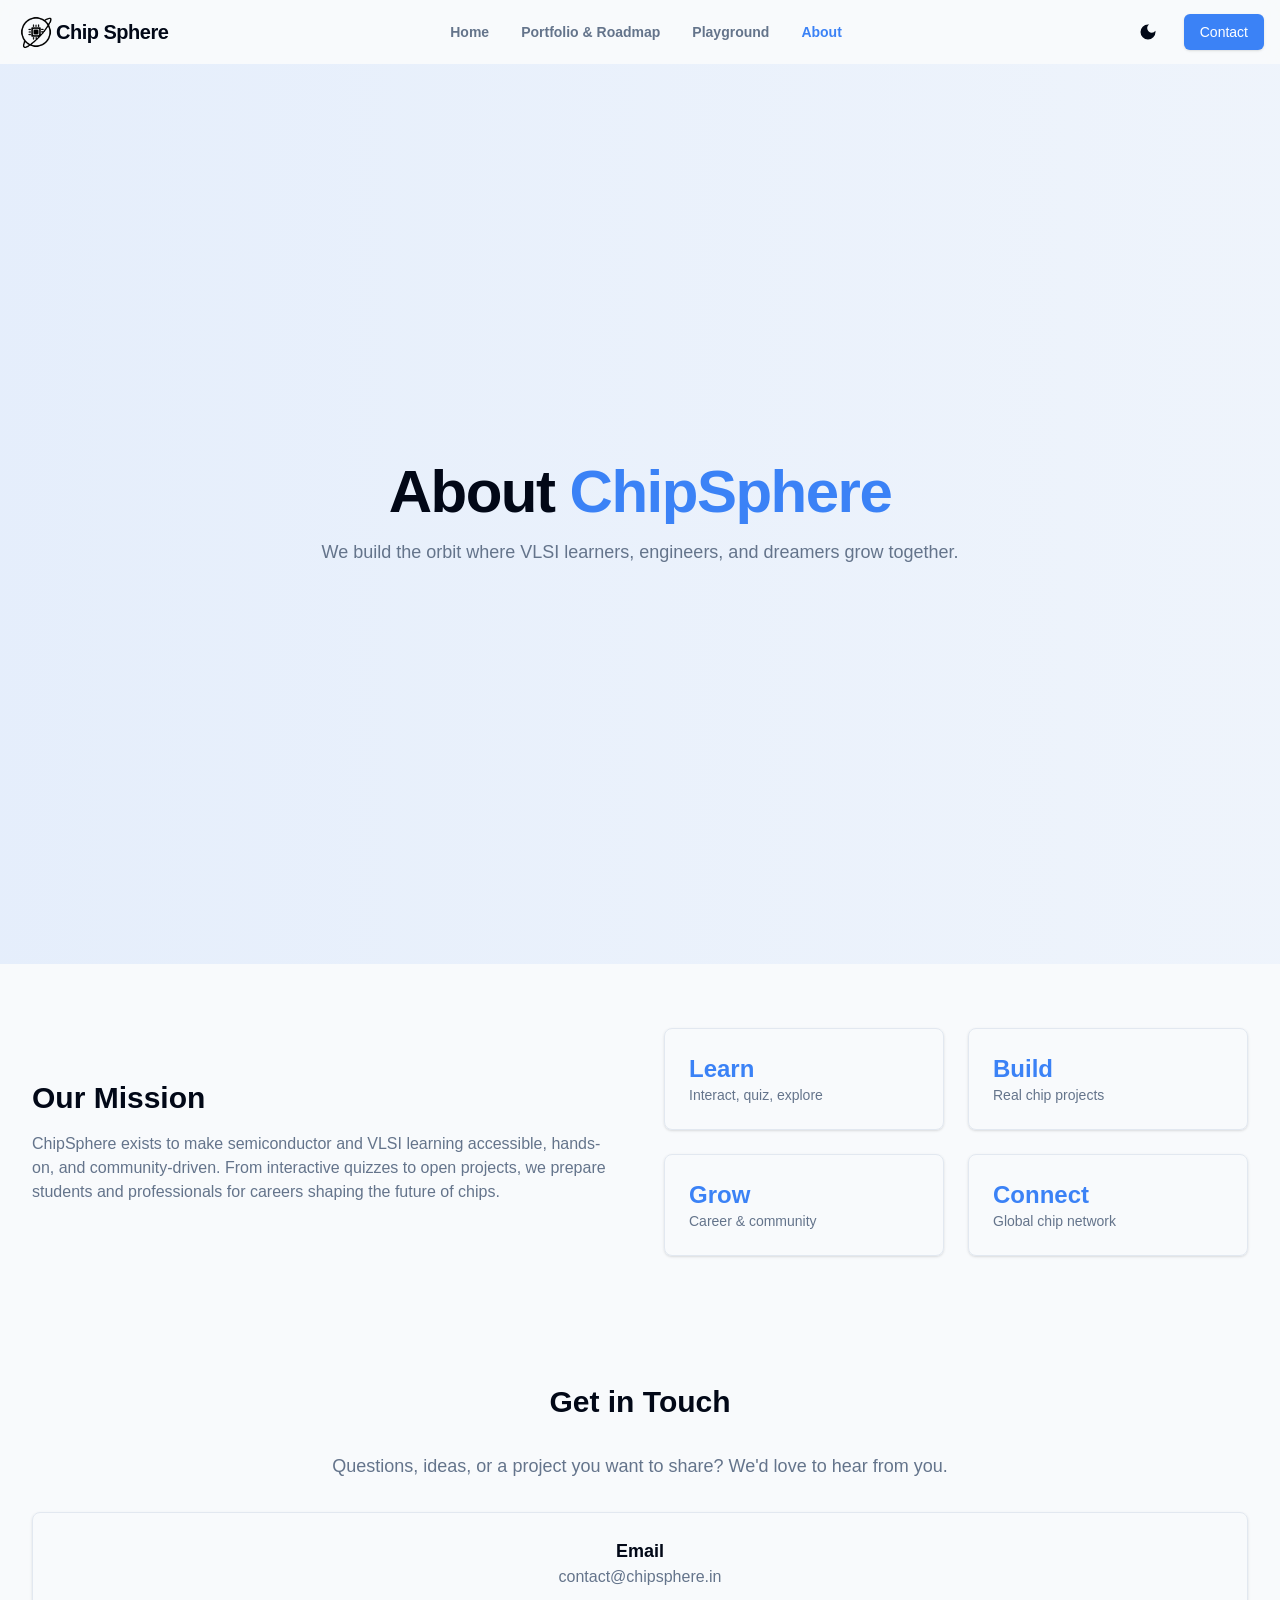
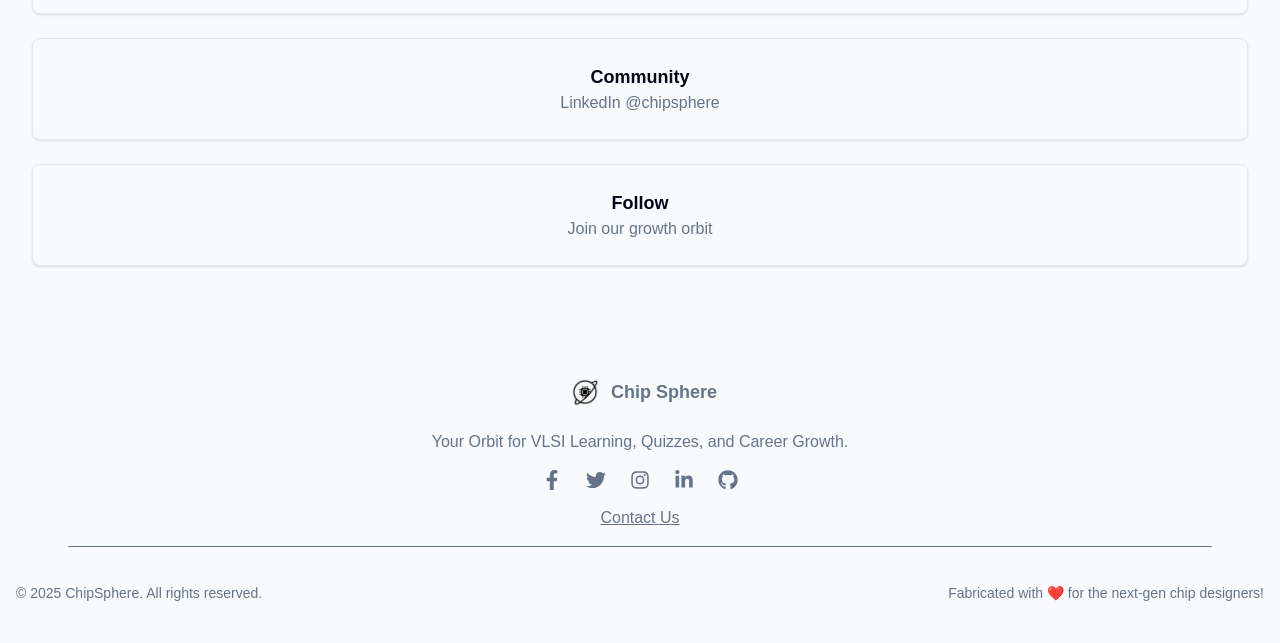
==== commit 565a4a2f: "Unify header navigation ratio and remove bottom border line across all pages (Home, Portfolio, About" ====
--- a/about.html
+++ b/about.html
@@ -1,9 +1,29 @@
-<!DOCTYPE html><html lang="en"><head><meta charSet="utf-8"/><meta name="viewport" content="width=device-width, initial-scale=1"/><link rel="preload" href="_next/static/media/569ce4b8f30dc480-s.p.woff2" as="font" crossorigin="" type="font/woff2"/><link rel="preload" href="_next/static/media/93f479601ee12b01-s.p.woff2" as="font" crossorigin="" type="font/woff2"/><link rel="preload" as="image" href="logo_dark.png"/><link rel="preload" as="image" href="logo_dark.png"/><link rel="stylesheet" href="style.css"/><link rel="stylesheet" href="_next/static/css/aac1193f8ad89e7d.css" data-precedence="next"/><link rel="preload" as="script" fetchPriority="low" href="_next/static/chunks/webpack-6522cab6ee8df64d.js"/><meta name="next-size-adjust" content=""/><title>Chip Shpere</title><meta name="description" content="VLSI notebook"/><link rel="icon" href="favicon.ico" type="image/x-icon" sizes="500x500"/><script>document.querySelectorAll('body link[rel="icon"], body link[rel="apple-touch-icon"]').forEach(el => document.head.appendChild(el))</script></head><body class="__variable_5cfdac __variable_9a8899 antialiased overflow-y-auto custom-scroll"><div class="jsx-169be7203678d541 fixed top-4 right-4 z-[9999]"><section aria-label="Notifications alt+T" tabindex="-1" aria-live="polite" aria-relevant="additions text" aria-atomic="false"></section></div> <header class="sticky top-0 z-50 w-full transition-all duration-200 bg-transparent"><div class="container mx-auto flex h-16 items-center justify-between px-2 lg:px-[4rem]"><div class="flex items-center"><a class="flex items-center space-x-2" href="index.html"><div class="h-9 w-9 md:h-11 md:w-11 flex items-center justify-center"><img alt="Logo" width="42" height="42" decoding="async" data-nimg="1" style="color:transparent" id="site-logo" src="logo_dark.png"/></div><span class="font-bold text-xl">Chip Sphere</span></a></div><nav class="hidden md:flex items-center space-x-6">
-        <a class="text-[0.875rem] font-bold transition-colors hover:text-primary text-muted-foreground" href="index.html">Home</a>
-        <a class="text-[0.875rem] font-bold transition-colors hover:text-primary text-muted-foreground" href="portfolio.html">Portfolio &amp; Roadmap</a>
-        <a class="text-[0.875rem] font-bold transition-colors hover:text-primary text-muted-foreground" href="playground.html">Playground</a>
-        <a class="text-[0.875rem] font-bold transition-colors hover:text-primary text-primary" href="about.html">About</a>
-      </nav><div class="flex items-center space-x-4"><button class="inline-flex items-center justify-center gap-2 whitespace-nowrap rounded-md text-sm font-medium ring-offset-background transition-colors focus-visible:outline-none focus-visible:ring-2 focus-visible:ring-ring focus-visible:ring-offset-2 disabled:pointer-events-none disabled:opacity-50 [&amp;_svg]:pointer-events-none [&amp;_svg]:size-4 [&amp;_svg]:shrink-0 hover:bg-accent hover:text-accent-foreground h-10 w-10 cursor-pointer" aria-label="Toggle Theme" id="theme-toggle-btn"><svg stroke="currentColor" fill="currentColor" stroke-width="0" viewBox="0 0 24 24" class="h-5 w-5" height="1em" width="1em" xmlns="http://www.w3.org/2000/svg"><path fill="none" d="M0 0h24v24H0z"></path><path d="M12 3a9 9 0 1 0 9 9c0-.46-.04-.92-.1-1.36a5.389 5.389 0 0 1-4.4 2.26 5.403 5.403 0 0 1-3.14-9.8c-.44-.06-.9-.1-1.36-.1z"></path></svg></button><div class="hidden sm:flex items-center space-x-2"><a class="inline-flex items-center justify-center gap-2 whitespace-nowrap text-sm font-medium ring-offset-background focus-visible:outline-none focus-visible:ring-2 focus-visible:ring-ring focus-visible:ring-offset-2 disabled:pointer-events-none disabled:opacity-50 [&amp;_svg]:pointer-events-none [&amp;_svg]:size-4 [&amp;_svg]:shrink-0 bg-primary text-white h-9 rounded-md px-3 hover:bg-primary/90 transition-colors" href="about.html#contact">Contact</a></div><button class="inline-flex items-center justify-center gap-2 whitespace-nowrap rounded-md text-sm font-medium ring-offset-background transition-colors focus-visible:outline-none focus-visible:ring-2 focus-visible:ring-ring focus-visible:ring-offset-2 disabled:pointer-events-none disabled:opacity-50 [&amp;_svg]:pointer-events-none [&amp;_svg]:size-4 [&amp;_svg]:shrink-0 hover:bg-accent hover:text-accent-foreground md:hidden h-8 w-8" aria-label="Open Menu" type="button" aria-haspopup="dialog" aria-expanded="false" aria-controls="radix-«R7nb»" data-state="closed"><svg xmlns="http://www.w3.org/2000/svg" width="24" height="24" viewBox="0 0 24 24" fill="none" stroke="currentColor" stroke-width="2" stroke-linecap="round" stroke-linejoin="round" class="lucide lucide-menu h-4 w-4" aria-hidden="true"><path d="M4 12h16"></path><path d="M4 18h16"></path><path d="M4 6h16"></path></svg></button></div></div>
+<!DOCTYPE html><html lang="en"><head><meta charSet="utf-8"/><meta name="viewport" content="width=device-width, initial-scale=1"/><link rel="preload" href="_next/static/media/569ce4b8f30dc480-s.p.woff2" as="font" crossorigin="" type="font/woff2"/><link rel="preload" href="_next/static/media/93f479601ee12b01-s.p.woff2" as="font" crossorigin="" type="font/woff2"/><link rel="preload" as="image" href="logo_dark.png"/><link rel="preload" as="image" href="logo_dark.png"/><link rel="stylesheet" href="style.css"/><link rel="stylesheet" href="_next/static/css/aac1193f8ad89e7d.css" data-precedence="next"/><link rel="preload" as="script" fetchPriority="low" href="_next/static/chunks/webpack-6522cab6ee8df64d.js"/><meta name="next-size-adjust" content=""/><title>Chip Shpere</title><meta name="description" content="VLSI notebook"/><link rel="icon" href="favicon.ico" type="image/x-icon" sizes="500x500"/><script>document.querySelectorAll('body link[rel="icon"], body link[rel="apple-touch-icon"]').forEach(el => document.head.appendChild(el))</script></head><body class="__variable_5cfdac __variable_9a8899 antialiased overflow-y-auto custom-scroll"><div class="jsx-169be7203678d541 fixed top-4 right-4 z-[9999]"><section aria-label="Notifications alt+T" tabindex="-1" aria-live="polite" aria-relevant="additions text" aria-atomic="false"></section></div> <header class="sticky top-0 z-50 w-full transition-all duration-200 bg-background/80 backdrop-blur-md">
+    <div class="container mx-auto flex h-16 items-center justify-between px-4 lg:px-12">
+      <div class="flex items-center">
+        <a class="flex items-center space-x-2.5" href="index.html">
+          <div class="h-10 w-10 flex items-center justify-center">
+            <img id="site-logo" alt="Logo" width="38" height="38" src="logo_dark.png"/>
+          </div>
+          <span class="font-bold text-xl tracking-tight">Chip Sphere</span>
+        </a>
+      </div>
+      <nav class="hidden md:flex items-center">
+        <a class="nav-link-item transition-colors hover:text-primary text-muted-foreground" href="index.html">Home</a>
+        <a class="nav-link-item transition-colors hover:text-primary text-muted-foreground" href="portfolio.html">Portfolio &amp; Roadmap</a>
+        <a class="nav-link-item transition-colors hover:text-primary text-muted-foreground" href="playground.html">Playground</a>
+        <a class="nav-link-item transition-colors hover:text-primary text-primary font-bold" href="about.html">About</a>
+      </nav>
+      <div class="flex items-center space-x-4">
+        <button id="theme-toggle-btn" class="inline-flex items-center justify-center gap-2 whitespace-nowrap rounded-md text-sm font-medium transition-colors hover:bg-accent hover:text-accent-foreground h-10 w-10 cursor-pointer" aria-label="Toggle Theme">
+          <svg stroke="currentColor" fill="currentColor" stroke-width="0" viewBox="0 0 24 24" class="h-5 w-5" xmlns="http://www.w3.org/2000/svg"><path fill="none" d="M0 0h24v24H0z"></path><path d="M12 3a9 9 0 1 0 9 9c0-.46-.04-.92-.1-1.36a5.389 5.389 0 0 1-4.4 2.26 5.403 5.403 0 0 1-3.14-9.8c-.44-.06-.9-.1-1.36-.1z"></path></svg>
+        </button>
+        <div class="hidden sm:flex items-center space-x-2">
+          <a class="inline-flex items-center justify-center text-sm font-medium bg-primary text-white h-9 rounded-md px-4 hover:bg-primary/90 transition-colors shadow-sm" href="about.html#contact">Contact</a>
+        </div>
+      </div>
+    </div>
+  </header>
 <main class="flex-grow">
 <section id="contact" class="flex items-center justify-center text-center h-[100vh] sm:h-auto bg-gradient-to-r from-primary/10 to-primary/5 py-20 px-4 sm:px-6 lg:px-8">
 <div class="max-w-7xl mx-auto space-y-4">
--- a/style.css
+++ b/style.css
@@ -1,3 +1,29 @@
 @font-face{font-family:Geist;font-style:normal;font-weight:100 900;font-display:swap;src:url(../media/8d697b304b401681-s.woff2) format("woff2");unicode-range:u+0301,u+0400-045f,u+0490-0491,u+04b0-04b1,u+2116}@font-face{font-family:Geist;font-style:normal;font-weight:100 900;font-display:swap;src:url(../media/ba015fad6dcf6784-s.woff2) format("woff2");unicode-range:u+0100-02ba,u+02bd-02c5,u+02c7-02cc,u+02ce-02d7,u+02dd-02ff,u+0304,u+0308,u+0329,u+1d00-1dbf,u+1e00-1e9f,u+1ef2-1eff,u+2020,u+20a0-20ab,u+20ad-20c0,u+2113,u+2c60-2c7f,u+a720-a7ff}@font-face{font-family:Geist;font-style:normal;font-weight:100 900;font-display:swap;src:url(../media/569ce4b8f30dc480-s.p.woff2) format("woff2");unicode-range:u+00??,u+0131,u+0152-0153,u+02bb-02bc,u+02c6,u+02da,u+02dc,u+0304,u+0308,u+0329,u+2000-206f,u+20ac,u+2122,u+2191,u+2193,u+2212,u+2215,u+feff,u+fffd}@font-face{font-family:Geist Fallback;src:local("Arial");ascent-override:95.94%;descent-override:28.16%;line-gap-override:0.00%;size-adjust:104.76%}.__className_5cfdac{font-family:Geist,Geist Fallback;font-style:normal}.__variable_5cfdac{--font-geist-sans:"Geist","Geist Fallback"}@font-face{font-family:Geist Mono;font-style:normal;font-weight:100 900;font-display:swap;src:url(../media/9610d9e46709d722-s.woff2) format("woff2");unicode-range:u+0301,u+0400-045f,u+0490-0491,u+04b0-04b1,u+2116}@font-face{font-family:Geist Mono;font-style:normal;font-weight:100 900;font-display:swap;src:url(../media/747892c23ea88013-s.woff2) format("woff2");unicode-range:u+0100-02ba,u+02bd-02c5,u+02c7-02cc,u+02ce-02d7,u+02dd-02ff,u+0304,u+0308,u+0329,u+1d00-1dbf,u+1e00-1e9f,u+1ef2-1eff,u+2020,u+20a0-20ab,u+20ad-20c0,u+2113,u+2c60-2c7f,u+a720-a7ff}@font-face{font-family:Geist Mono;font-style:normal;font-weight:100 900;font-display:swap;src:url(../media/93f479601ee12b01-s.p.woff2) format("woff2");unicode-range:u+00??,u+0131,u+0152-0153,u+02bb-02bc,u+02c6,u+02da,u+02dc,u+0304,u+0308,u+0329,u+2000-206f,u+20ac,u+2122,u+2191,u+2193,u+2212,u+2215,u+feff,u+fffd}@font-face{font-family:Geist Mono Fallback;src:local("Arial");ascent-override:74.67%;descent-override:21.92%;line-gap-override:0.00%;size-adjust:134.59%}.__className_9a8899{font-family:Geist Mono,Geist Mono Fallback;font-style:normal}.__variable_9a8899{--font-geist-mono:"Geist Mono","Geist Mono Fallback"}
 
-/*! tailwindcss v4.1.7 | MIT License | https://tailwindcss.com */@layer properties{@supports (((-webkit-hyphens:none)) and (not (margin-trim:inline))) or ((-moz-orient:inline) and (not (color:rgb(from red r g b)))){*,::backdrop,:after,:before{--tw-scale-x:1;--tw-scale-y:1;--tw-scale-z:1;--tw-rotate-x:initial;--tw-rotate-y:initial;--tw-rotate-z:initial;--tw-skew-x:initial;--tw-skew-y:initial;--tw-space-y-reverse:0;--tw-space-x-reverse:0;--tw-border-style:solid;--tw-gradient-position:initial;--tw-gradient-from:#0000;--tw-gradient-via:#0000;--tw-gradient-to:#0000;--tw-gradient-stops:initial;--tw-gradient-via-stops:initial;--tw-gradient-from-position:0%;--tw-gradient-via-position:50%;--tw-gradient-to-position:100%;--tw-leading:initial;--tw-font-weight:initial;--tw-tracking:initial;--tw-shadow:0 0 #0000;--tw-shadow-color:initial;--tw-shadow-alpha:100%;--tw-inset-shadow:0 0 #0000;--tw-inset-shadow-color:initial;--tw-inset-shadow-alpha:100%;--tw-ring-color:initial;--tw-ring-shadow:0 0 #0000;--tw-inset-ring-color:initial;--tw-inset-ring-shadow:0 0 #0000;--tw-ring-inset:initial;--tw-ring-offset-width:0px;--tw-ring-offset-color:#fff;--tw-ring-offset-shadow:0 0 #0000;--tw-outline-style:solid;--tw-blur:initial;--tw-brightness:initial;--tw-contrast:initial;--tw-grayscale:initial;--tw-hue-rotate:initial;--tw-invert:initial;--tw-opacity:initial;--tw-saturate:initial;--tw-sepia:initial;--tw-drop-shadow:initial;--tw-drop-shadow-color:initial;--tw-drop-shadow-alpha:100%;--tw-drop-shadow-size:initial;--tw-backdrop-blur:initial;--tw-backdrop-brightness:initial;--tw-backdrop-contrast:initial;--tw-backdrop-grayscale:initial;--tw-backdrop-hue-rotate:initial;--tw-backdrop-invert:initial;--tw-backdrop-opacity:initial;--tw-backdrop-saturate:initial;--tw-backdrop-sepia:initial;--tw-duration:initial;--tw-ease:initial;--tw-translate-x:0;--tw-translate-y:0;--tw-translate-z:0}}}@layer theme{:host,:root{--font-sans:ui-sans-serif,system-ui,sans-serif,"Apple Color Emoji","Segoe UI Emoji","Segoe UI Symbol","Noto Color Emoji";--font-mono:ui-monospace,SFMono-Regular,Menlo,Monaco,Consolas,"Liberation Mono","Courier New",monospace;--color-red-100:oklch(93.6% .032 17.717);--color-red-500:oklch(63.7% .237 25.331);--color-red-600:oklch(57.7% .245 27.325);--color-yellow-500:oklch(79.5% .184 86.047);--color-green-500:oklch(72.3% .219 149.579);--color-green-600:oklch(62.7% .194 149.214);--color-green-700:oklch(52.7% .154 150.069);--color-blue-500:oklch(62.3% .214 259.815);--color-blue-600:oklch(54.6% .245 262.881);--color-blue-700:oklch(48.8% .243 264.376);--color-purple-500:oklch(62.7% .265 303.9);--color-gray-400:oklch(70.7% .022 261.325);--color-gray-500:oklch(55.1% .027 264.364);--color-gray-600:oklch(44.6% .03 256.802);--color-black:#000;--color-white:#fff;--spacing:.25rem;--breakpoint-md:48rem;--breakpoint-xl:80rem;--container-sm:24rem;--container-md:28rem;--container-lg:32rem;--container-2xl:42rem;--container-3xl:48rem;--container-4xl:56rem;--container-7xl:80rem;--text-xs:.75rem;--text-xs--line-height:calc(1/.75);--text-sm:.875rem;--text-sm--line-height:calc(1.25/.875);--text-base:1rem;--text-base--line-height:calc(1.5/1);--text-lg:1.125rem;--text-lg--line-height:calc(1.75/1.125);--text-xl:1.25rem;--text-xl--line-height:calc(1.75/1.25);--text-2xl:1.5rem;--text-2xl--line-height:calc(2/1.5);--text-3xl:1.875rem;--text-3xl--line-height:calc(2.25/1.875);--text-4xl:2.25rem;--text-4xl--line-height:calc(2.5/2.25);--text-5xl:3rem;--text-5xl--line-height:1;--text-6xl:3.75rem;--text-6xl--line-height:1;--font-weight-medium:500;--font-weight-semibold:600;--font-weight-bold:700;--font-weight-extrabold:800;--tracking-tight:-.025em;--tracking-widest:.1em;--leading-relaxed:1.625;--radius-sm:.25rem;--radius-md:.375rem;--radius-lg:.5rem;--radius-xl:.75rem;--radius-2xl:1rem;--ease-in-out:cubic-bezier(.4,0,.2,1);--animate-spin:spin 1s linear infinite;--blur-sm:8px;--blur-md:12px;--default-transition-duration:.15s;--default-transition-timing-function:cubic-bezier(.4,0,.2,1);--default-font-family:var(--font-sans);--default-mono-font-family:var(--font-mono);--color-primary:var(--primary);--color-muted:var(--muted);--color-muted-foreground:var(--muted-foreground);--color-secondary:var(--secondary);--color-secondary-foreground:var(--secondary-foreground);--color-accent:var(--accent);--color-accent-foreground:var(--accent-foreground);--color-destructive:var(--destructive);--color-destructive-foreground:var(--destructive-foreground);--color-border:var(--border);--color-input:var(--input);--color-ring:var(--ring);--color-background:var(--background);--color-foreground:var(--foreground);--color-container-background:var(--container-background);--color-secondary-text:var(--secondaryText);--color-success:var(--success);--color-success-foreground:var(--success-foreground);--color-error:var(--error);--color-error-foreground:var(--error-foreground)}}@layer base{*,::backdrop,:after,:before{box-sizing:border-box;border:0 solid;margin:0;padding:0}::file-selector-button{box-sizing:border-box;border:0 solid;margin:0;padding:0}:host,html{-webkit-text-size-adjust:100%;tab-size:4;line-height:1.5;font-family:var(--default-font-family,ui-sans-serif,system-ui,sans-serif,"Apple Color Emoji","Segoe UI Emoji","Segoe UI Symbol","Noto Color Emoji");font-feature-settings:var(--default-font-feature-settings,normal);font-variation-settings:var(--default-font-variation-settings,normal);-webkit-tap-highlight-color:transparent}hr{height:0;color:inherit;border-top-width:1px}abbr:where([title]){-webkit-text-decoration:underline dotted;text-decoration:underline dotted}h1,h2,h3,h4,h5,h6{font-size:inherit;font-weight:inherit}a{color:inherit;-webkit-text-decoration:inherit;text-decoration:inherit}b,strong{font-weight:bolder}code,kbd,pre,samp{font-family:var(--default-mono-font-family,ui-monospace,SFMono-Regular,Menlo,Monaco,Consolas,"Liberation Mono","Courier New",monospace);font-feature-settings:var(--default-mono-font-feature-settings,normal);font-variation-settings:var(--default-mono-font-variation-settings,normal);font-size:1em}small{font-size:80%}sub,sup{vertical-align:baseline;font-size:75%;line-height:0;position:relative}sub{bottom:-.25em}sup{top:-.5em}table{text-indent:0;border-color:inherit;border-collapse:collapse}:-moz-focusring{outline:auto}progress{vertical-align:baseline}summary{display:list-item}menu,ol,ul{list-style:none}audio,canvas,embed,iframe,img,object,svg,video{vertical-align:middle;display:block}img,video{max-width:100%;height:auto}button,input,optgroup,select,textarea{font:inherit;font-feature-settings:inherit;font-variation-settings:inherit;letter-spacing:inherit;color:inherit;opacity:1;background-color:#0000;border-radius:0}::file-selector-button{font:inherit;font-feature-settings:inherit;font-variation-settings:inherit;letter-spacing:inherit;color:inherit;opacity:1;background-color:#0000;border-radius:0}:where(select:is([multiple],[size])) optgroup{font-weight:bolder}:where(select:is([multiple],[size])) optgroup option{padding-inline-start:20px}::file-selector-button{margin-inline-end:4px}::placeholder{opacity:1}@supports (not ((-webkit-appearance:-apple-pay-button))) or (contain-intrinsic-size:1px){::placeholder{color:currentColor}@supports (color:color-mix(in lab,red,red)){::placeholder{color:color-mix(in oklab,currentcolor 50%,transparent)}}}textarea{resize:vertical}::-webkit-search-decoration{-webkit-appearance:none}::-webkit-date-and-time-value{min-height:1lh;text-align:inherit}::-webkit-datetime-edit{display:inline-flex}::-webkit-datetime-edit-fields-wrapper{padding:0}::-webkit-datetime-edit,::-webkit-datetime-edit-year-field{padding-block:0}::-webkit-datetime-edit-day-field,::-webkit-datetime-edit-month-field{padding-block:0}::-webkit-datetime-edit-hour-field,::-webkit-datetime-edit-minute-field{padding-block:0}::-webkit-datetime-edit-millisecond-field,::-webkit-datetime-edit-second-field{padding-block:0}::-webkit-datetime-edit-meridiem-field{padding-block:0}:-moz-ui-invalid{box-shadow:none}button,input:where([type=button],[type=reset],[type=submit]){appearance:button}::file-selector-button{appearance:button}::-webkit-inner-spin-button,::-webkit-outer-spin-button{height:auto}[hidden]:where(:not([hidden=until-found])){display:none!important}}@layer components;@layer utilities{.visible{visibility:visible}.sr-only{clip:rect(0,0,0,0);white-space:nowrap;border-width:0;width:1px;height:1px;margin:-1px;padding:0;overflow:hidden}.absolute,.sr-only{position:absolute}.fixed{position:fixed}.relative{position:relative}.sticky{position:sticky}.inset-0{inset:calc(var(--spacing)*0)}.inset-x-0{inset-inline:calc(var(--spacing)*0)}.inset-y-0{inset-block:calc(var(--spacing)*0)}.top-0{top:calc(var(--spacing)*0)}.top-4{top:calc(var(--spacing)*4)}.right-0{right:calc(var(--spacing)*0)}.right-3{right:calc(var(--spacing)*3)}.right-4{right:calc(var(--spacing)*4)}.bottom-0{bottom:calc(var(--spacing)*0)}.left-0{left:calc(var(--spacing)*0)}.left-2{left:calc(var(--spacing)*2)}.z-40{z-index:40}.z-50{z-index:50}.z-\[9999\]{z-index:9999}.order-1{order:1}.order-2{order:2}.container{width:100%}@media (min-width:40rem){.container{max-width:40rem}}@media (min-width:48rem){.container{max-width:48rem}}@media (min-width:64rem){.container{max-width:64rem}}@media (min-width:80rem){.container{max-width:80rem}}@media (min-width:96rem){.container{max-width:96rem}}.m-2{margin:calc(var(--spacing)*2)}.m-5{margin:calc(var(--spacing)*5)}.-mx-1{margin-inline:calc(var(--spacing)*-1)}.mx-2{margin-inline:calc(var(--spacing)*2)}.mx-4{margin-inline:calc(var(--spacing)*4)}.mx-auto{margin-inline:auto}.my-1{margin-block:calc(var(--spacing)*1)}.my-4{margin-block:calc(var(--spacing)*4)}.my-10{margin-block:calc(var(--spacing)*10)}.prose{color:var(--tw-prose-body);max-width:65ch}.prose :where(p):not(:where([class~=not-prose],[class~=not-prose] *)){margin-top:1.25em;margin-bottom:1.25em}.prose :where([class~=lead]):not(:where([class~=not-prose],[class~=not-prose] *)){color:var(--tw-prose-lead);margin-top:1.2em;margin-bottom:1.2em;font-size:1.25em;line-height:1.6}.prose :where(a):not(:where([class~=not-prose],[class~=not-prose] *)){color:var(--tw-prose-links);font-weight:500;text-decoration:underline}.prose :where(strong):not(:where([class~=not-prose],[class~=not-prose] *)){color:var(--tw-prose-bold);font-weight:600}.prose :where(a strong):not(:where([class~=not-prose],[class~=not-prose] *)),.prose :where(blockquote strong):not(:where([class~=not-prose],[class~=not-prose] *)),.prose :where(thead th strong):not(:where([class~=not-prose],[class~=not-prose] *)){color:inherit}.prose :where(ol):not(:where([class~=not-prose],[class~=not-prose] *)){margin-top:1.25em;margin-bottom:1.25em;padding-inline-start:1.625em;list-style-type:decimal}.prose :where(ol[type=A]):not(:where([class~=not-prose],[class~=not-prose] *)){list-style-type:upper-alpha}.prose :where(ol[type=a]):not(:where([class~=not-prose],[class~=not-prose] *)){list-style-type:lower-alpha}.prose :where(ol[type=A s]):not(:where([class~=not-prose],[class~=not-prose] *)){list-style-type:upper-alpha}.prose :where(ol[type=a s]):not(:where([class~=not-prose],[class~=not-prose] *)){list-style-type:lower-alpha}.prose :where(ol[type=I]):not(:where([class~=not-prose],[class~=not-prose] *)){list-style-type:upper-roman}.prose :where(ol[type=i]):not(:where([class~=not-prose],[class~=not-prose] *)){list-style-type:lower-roman}.prose :where(ol[type=I s]):not(:where([class~=not-prose],[class~=not-prose] *)){list-style-type:upper-roman}.prose :where(ol[type=i s]):not(:where([class~=not-prose],[class~=not-prose] *)){list-style-type:lower-roman}.prose :where(ol[type="1"]):not(:where([class~=not-prose],[class~=not-prose] *)){list-style-type:decimal}.prose :where(ul):not(:where([class~=not-prose],[class~=not-prose] *)){margin-top:1.25em;margin-bottom:1.25em;padding-inline-start:1.625em;list-style-type:disc}.prose :where(ol>li):not(:where([class~=not-prose],[class~=not-prose] *))::marker{color:var(--tw-prose-counters);font-weight:400}.prose :where(ul>li):not(:where([class~=not-prose],[class~=not-prose] *))::marker{color:var(--tw-prose-bullets)}.prose :where(dt):not(:where([class~=not-prose],[class~=not-prose] *)){color:var(--tw-prose-headings);margin-top:1.25em;font-weight:600}.prose :where(hr):not(:where([class~=not-prose],[class~=not-prose] *)){border-color:var(--tw-prose-hr);border-top-width:1px;margin-top:3em;margin-bottom:3em}.prose :where(blockquote):not(:where([class~=not-prose],[class~=not-prose] *)){color:var(--tw-prose-quotes);border-inline-start-width:.25rem;border-inline-start-color:var(--tw-prose-quote-borders);quotes:"“""”""‘""’";margin-top:1.6em;margin-bottom:1.6em;padding-inline-start:1em;font-style:italic;font-weight:500}.prose :where(blockquote p:first-of-type):not(:where([class~=not-prose],[class~=not-prose] *)):before{content:open-quote}.prose :where(blockquote p:last-of-type):not(:where([class~=not-prose],[class~=not-prose] *)):after{content:close-quote}.prose :where(h1):not(:where([class~=not-prose],[class~=not-prose] *)){color:var(--tw-prose-headings);margin-top:0;margin-bottom:.888889em;font-size:2.25em;font-weight:800;line-height:1.11111}.prose :where(h1 strong):not(:where([class~=not-prose],[class~=not-prose] *)){color:inherit;font-weight:900}.prose :where(h2):not(:where([class~=not-prose],[class~=not-prose] *)){color:var(--tw-prose-headings);margin-top:2em;margin-bottom:1em;font-size:1.5em;font-weight:700;line-height:1.33333}.prose :where(h2 strong):not(:where([class~=not-prose],[class~=not-prose] *)){color:inherit;font-weight:800}.prose :where(h3):not(:where([class~=not-prose],[class~=not-prose] *)){color:var(--tw-prose-headings);margin-top:1.6em;margin-bottom:.6em;font-size:1.25em;font-weight:600;line-height:1.6}.prose :where(h3 strong):not(:where([class~=not-prose],[class~=not-prose] *)){color:inherit;font-weight:700}.prose :where(h4):not(:where([class~=not-prose],[class~=not-prose] *)){color:var(--tw-prose-headings);margin-top:1.5em;margin-bottom:.5em;font-weight:600;line-height:1.5}.prose :where(h4 strong):not(:where([class~=not-prose],[class~=not-prose] *)){color:inherit;font-weight:700}.prose :where(img):not(:where([class~=not-prose],[class~=not-prose] *)){margin-top:2em;margin-bottom:2em}.prose :where(picture):not(:where([class~=not-prose],[class~=not-prose] *)){margin-top:2em;margin-bottom:2em;display:block}.prose :where(video):not(:where([class~=not-prose],[class~=not-prose] *)){margin-top:2em;margin-bottom:2em}.prose :where(kbd):not(:where([class~=not-prose],[class~=not-prose] *)){color:var(--tw-prose-kbd);box-shadow:0 0 0 1px rgb(var(--tw-prose-kbd-shadows)/10%),0 3px 0 rgb(var(--tw-prose-kbd-shadows)/10%);padding-top:.1875em;padding-inline-end:.375em;padding-bottom:.1875em;border-radius:.3125rem;padding-inline-start:.375em;font-family:inherit;font-size:.875em;font-weight:500}.prose :where(code):not(:where([class~=not-prose],[class~=not-prose] *)){color:var(--tw-prose-code);font-size:.875em;font-weight:600}.prose :where(code):not(:where([class~=not-prose],[class~=not-prose] *)):after,.prose :where(code):not(:where([class~=not-prose],[class~=not-prose] *)):before{content:"`"}.prose :where(a code):not(:where([class~=not-prose],[class~=not-prose] *)),.prose :where(h1 code):not(:where([class~=not-prose],[class~=not-prose] *)){color:inherit}.prose :where(h2 code):not(:where([class~=not-prose],[class~=not-prose] *)){color:inherit;font-size:.875em}.prose :where(h3 code):not(:where([class~=not-prose],[class~=not-prose] *)){color:inherit;font-size:.9em}.prose :where(blockquote code):not(:where([class~=not-prose],[class~=not-prose] *)),.prose :where(h4 code):not(:where([class~=not-prose],[class~=not-prose] *)),.prose :where(thead th code):not(:where([class~=not-prose],[class~=not-prose] *)){color:inherit}.prose :where(pre):not(:where([class~=not-prose],[class~=not-prose] *)){color:var(--tw-prose-pre-code);background-color:var(--tw-prose-pre-bg);padding-top:.857143em;padding-inline-end:1.14286em;padding-bottom:.857143em;border-radius:.375rem;margin-top:1.71429em;margin-bottom:1.71429em;padding-inline-start:1.14286em;font-size:.875em;font-weight:400;line-height:1.71429;overflow-x:auto}.prose :where(pre code):not(:where([class~=not-prose],[class~=not-prose] *)){font-weight:inherit;color:inherit;font-size:inherit;font-family:inherit;line-height:inherit;background-color:#0000;border-width:0;border-radius:0;padding:0}.prose :where(pre code):not(:where([class~=not-prose],[class~=not-prose] *)):after,.prose :where(pre code):not(:where([class~=not-prose],[class~=not-prose] *)):before{content:none}.prose :where(table):not(:where([class~=not-prose],[class~=not-prose] *)){table-layout:auto;width:100%;margin-top:2em;margin-bottom:2em;font-size:.875em;line-height:1.71429}.prose :where(thead):not(:where([class~=not-prose],[class~=not-prose] *)){border-bottom-width:1px;border-bottom-color:var(--tw-prose-th-borders)}.prose :where(thead th):not(:where([class~=not-prose],[class~=not-prose] *)){color:var(--tw-prose-headings);vertical-align:bottom;padding-inline-end:.571429em;padding-bottom:.571429em;padding-inline-start:.571429em;font-weight:600}.prose :where(tbody tr):not(:where([class~=not-prose],[class~=not-prose] *)){border-bottom-width:1px;border-bottom-color:var(--tw-prose-td-borders)}.prose :where(tbody tr:last-child):not(:where([class~=not-prose],[class~=not-prose] *)){border-bottom-width:0}.prose :where(tbody td):not(:where([class~=not-prose],[class~=not-prose] *)){vertical-align:baseline}.prose :where(tfoot):not(:where([class~=not-prose],[class~=not-prose] *)){border-top-width:1px;border-top-color:var(--tw-prose-th-borders)}.prose :where(tfoot td):not(:where([class~=not-prose],[class~=not-prose] *)){vertical-align:top}.prose :where(th,td):not(:where([class~=not-prose],[class~=not-prose] *)){text-align:start}.prose :where(figure>*):not(:where([class~=not-prose],[class~=not-prose] *)){margin-top:0;margin-bottom:0}.prose :where(figcaption):not(:where([class~=not-prose],[class~=not-prose] *)){color:var(--tw-prose-captions);margin-top:.857143em;font-size:.875em;line-height:1.42857}.prose{--tw-prose-body:oklch(37.3% .034 259.733);--tw-prose-headings:oklch(21% .034 264.665);--tw-prose-lead:oklch(44.6% .03 256.802);--tw-prose-links:oklch(21% .034 264.665);--tw-prose-bold:oklch(21% .034 264.665);--tw-prose-counters:oklch(55.1% .027 264.364);--tw-prose-bullets:oklch(87.2% .01 258.338);--tw-prose-hr:oklch(92.8% .006 264.531);--tw-prose-quotes:oklch(21% .034 264.665);--tw-prose-quote-borders:oklch(92.8% .006 264.531);--tw-prose-captions:oklch(55.1% .027 264.364);--tw-prose-kbd:oklch(21% .034 264.665);--tw-prose-kbd-shadows:NaN NaN NaN;--tw-prose-code:oklch(21% .034 264.665);--tw-prose-pre-code:oklch(92.8% .006 264.531);--tw-prose-pre-bg:oklch(27.8% .033 256.848);--tw-prose-th-borders:oklch(87.2% .01 258.338);--tw-prose-td-borders:oklch(92.8% .006 264.531);--tw-prose-invert-body:oklch(87.2% .01 258.338);--tw-prose-invert-headings:#fff;--tw-prose-invert-lead:oklch(70.7% .022 261.325);--tw-prose-invert-links:#fff;--tw-prose-invert-bold:#fff;--tw-prose-invert-counters:oklch(70.7% .022 261.325);--tw-prose-invert-bullets:oklch(44.6% .03 256.802);--tw-prose-invert-hr:oklch(37.3% .034 259.733);--tw-prose-invert-quotes:oklch(96.7% .003 264.542);--tw-prose-invert-quote-borders:oklch(37.3% .034 259.733);--tw-prose-invert-captions:oklch(70.7% .022 261.325);--tw-prose-invert-kbd:#fff;--tw-prose-invert-kbd-shadows:255 255 255;--tw-prose-invert-code:#fff;--tw-prose-invert-pre-code:oklch(87.2% .01 258.338);--tw-prose-invert-pre-bg:#00000080;--tw-prose-invert-th-borders:oklch(44.6% .03 256.802);--tw-prose-invert-td-borders:oklch(37.3% .034 259.733);font-size:1rem;line-height:1.75}.prose :where(picture>img):not(:where([class~=not-prose],[class~=not-prose] *)){margin-top:0;margin-bottom:0}.prose :where(li):not(:where([class~=not-prose],[class~=not-prose] *)){margin-top:.5em;margin-bottom:.5em}.prose :where(ol>li):not(:where([class~=not-prose],[class~=not-prose] *)),.prose :where(ul>li):not(:where([class~=not-prose],[class~=not-prose] *)){padding-inline-start:.375em}.prose :where(.prose>ul>li p):not(:where([class~=not-prose],[class~=not-prose] *)){margin-top:.75em;margin-bottom:.75em}.prose :where(.prose>ul>li>p:first-child):not(:where([class~=not-prose],[class~=not-prose] *)){margin-top:1.25em}.prose :where(.prose>ul>li>p:last-child):not(:where([class~=not-prose],[class~=not-prose] *)){margin-bottom:1.25em}.prose :where(.prose>ol>li>p:first-child):not(:where([class~=not-prose],[class~=not-prose] *)){margin-top:1.25em}.prose :where(.prose>ol>li>p:last-child):not(:where([class~=not-prose],[class~=not-prose] *)){margin-bottom:1.25em}.prose :where(ul ul,ul ol,ol ul,ol ol):not(:where([class~=not-prose],[class~=not-prose] *)){margin-top:.75em;margin-bottom:.75em}.prose :where(dl):not(:where([class~=not-prose],[class~=not-prose] *)){margin-top:1.25em;margin-bottom:1.25em}.prose :where(dd):not(:where([class~=not-prose],[class~=not-prose] *)){margin-top:.5em;padding-inline-start:1.625em}.prose :where(h2+*):not(:where([class~=not-prose],[class~=not-prose] *)),.prose :where(h3+*):not(:where([class~=not-prose],[class~=not-prose] *)),.prose :where(h4+*):not(:where([class~=not-prose],[class~=not-prose] *)),.prose :where(hr+*):not(:where([class~=not-prose],[class~=not-prose] *)){margin-top:0}.prose :where(thead th:first-child):not(:where([class~=not-prose],[class~=not-prose] *)){padding-inline-start:0}.prose :where(thead th:last-child):not(:where([class~=not-prose],[class~=not-prose] *)){padding-inline-end:0}.prose :where(tbody td,tfoot td):not(:where([class~=not-prose],[class~=not-prose] *)){padding-top:.571429em;padding-inline-end:.571429em;padding-bottom:.571429em;padding-inline-start:.571429em}.prose :where(tbody td:first-child,tfoot td:first-child):not(:where([class~=not-prose],[class~=not-prose] *)){padding-inline-start:0}.prose :where(tbody td:last-child,tfoot td:last-child):not(:where([class~=not-prose],[class~=not-prose] *)){padding-inline-end:0}.prose :where(figure):not(:where([class~=not-prose],[class~=not-prose] *)){margin-top:2em;margin-bottom:2em}.prose :where(.prose>:first-child):not(:where([class~=not-prose],[class~=not-prose] *)){margin-top:0}.prose :where(.prose>:last-child):not(:where([class~=not-prose],[class~=not-prose] *)){margin-bottom:0}.mt-0\.5{margin-top:calc(var(--spacing)*.5)}.mt-1{margin-top:calc(var(--spacing)*1)}.mt-2{margin-top:calc(var(--spacing)*2)}.mt-4{margin-top:calc(var(--spacing)*4)}.mt-6{margin-top:calc(var(--spacing)*6)}.mt-8{margin-top:calc(var(--spacing)*8)}.mt-10{margin-top:calc(var(--spacing)*10)}.mt-auto{margin-top:auto}.mr-2{margin-right:calc(var(--spacing)*2)}.mr-3{margin-right:calc(var(--spacing)*3)}.mb-1{margin-bottom:calc(var(--spacing)*1)}.mb-2{margin-bottom:calc(var(--spacing)*2)}.mb-3{margin-bottom:calc(var(--spacing)*3)}.mb-4{margin-bottom:calc(var(--spacing)*4)}.mb-6{margin-bottom:calc(var(--spacing)*6)}.mb-8{margin-bottom:calc(var(--spacing)*8)}.mb-10{margin-bottom:calc(var(--spacing)*10)}.mb-12{margin-bottom:calc(var(--spacing)*12)}.ml-2{margin-left:calc(var(--spacing)*2)}.ml-3{margin-left:calc(var(--spacing)*3)}.ml-auto{margin-left:auto}.line-clamp-2{-webkit-line-clamp:2}.line-clamp-2,.line-clamp-3{-webkit-box-orient:vertical;display:-webkit-box;overflow:hidden}.line-clamp-3{-webkit-line-clamp:3}.flex{display:flex}.grid{display:grid}.hidden{display:none}.inline-block{display:inline-block}.inline-flex{display:inline-flex}.h-2{height:calc(var(--spacing)*2)}.h-3\.5{height:calc(var(--spacing)*3.5)}.h-4{height:calc(var(--spacing)*4)}.h-5{height:calc(var(--spacing)*5)}.h-6{height:calc(var(--spacing)*6)}.h-8{height:calc(var(--spacing)*8)}.h-9{height:calc(var(--spacing)*9)}.h-10{height:calc(var(--spacing)*10)}.h-11{height:calc(var(--spacing)*11)}.h-12{height:calc(var(--spacing)*12)}.h-16{height:calc(var(--spacing)*16)}.h-48{height:calc(var(--spacing)*48)}.h-64{height:calc(var(--spacing)*64)}.h-\[1\.2rem\]{height:1.2rem}.h-\[70\%\]{height:70%}.h-\[100vh\]{height:100vh}.h-\[280\]{height:280px}.h-auto{height:auto}.h-full{height:100%}.h-px{height:1px}.h-screen{height:100vh}.max-h-\[300px\]{max-height:300px}.min-h-\[90vh\]{min-height:90vh}.min-h-\[100px\]{min-height:100px}.min-h-screen{min-height:100vh}.w-2{width:calc(var(--spacing)*2)}.w-2\/3{width:66.6667%}.w-3\.5{width:calc(var(--spacing)*3.5)}.w-3\/4{width:75%}.w-4{width:calc(var(--spacing)*4)}.w-5{width:calc(var(--spacing)*5)}.w-6{width:calc(var(--spacing)*6)}.w-8{width:calc(var(--spacing)*8)}.w-9{width:calc(var(--spacing)*9)}.w-10{width:calc(var(--spacing)*10)}.w-11\/12{width:91.6667%}.w-12{width:calc(var(--spacing)*12)}.w-16{width:calc(var(--spacing)*16)}.w-24{width:calc(var(--spacing)*24)}.w-40{width:calc(var(--spacing)*40)}.w-48{width:calc(var(--spacing)*48)}.w-\[1\.2rem\]{width:1.2rem}.w-\[70\%\]{width:70%}.w-fit{width:fit-content}.w-full{width:100%}.max-w-2xl{max-width:var(--container-2xl)}.max-w-3xl{max-width:var(--container-3xl)}.max-w-4xl{max-width:var(--container-4xl)}.max-w-7xl{max-width:var(--container-7xl)}.max-w-45{max-width:calc(var(--spacing)*45)}.max-w-\[55vw\]{max-width:55vw}.max-w-\[200px\]{max-width:200px}.max-w-lg{max-width:var(--container-lg)}.max-w-md{max-width:var(--container-md)}.max-w-none{max-width:none}.max-w-screen-md{max-width:var(--breakpoint-md)}.max-w-screen-xl{max-width:var(--breakpoint-xl)}.min-w-\[8rem\]{min-width:8rem}.flex-1{flex:1}.flex-1\/2{flex:50%}.flex-shrink-0,.shrink-0{flex-shrink:0}.flex-grow{flex-grow:1}.scale-0{--tw-scale-x:0%;--tw-scale-y:0%;--tw-scale-z:0%}.scale-0,.scale-100{scale:var(--tw-scale-x)var(--tw-scale-y)}.scale-100{--tw-scale-x:100%;--tw-scale-y:100%;--tw-scale-z:100%}.rotate-0{rotate:none}.rotate-90{rotate:90deg}.transform{transform:var(--tw-rotate-x,)var(--tw-rotate-y,)var(--tw-rotate-z,)var(--tw-skew-x,)var(--tw-skew-y,)}.animate-spin{animation:var(--animate-spin)}.cursor-default{cursor:default}.cursor-not-allowed{cursor:not-allowed}.cursor-pointer{cursor:pointer}.resize{resize:both}.grid-cols-1{grid-template-columns:repeat(1,minmax(0,1fr))}.grid-cols-2{grid-template-columns:repeat(2,minmax(0,1fr))}.grid-cols-4{grid-template-columns:repeat(4,minmax(0,1fr))}.flex-col{flex-direction:column}.flex-col-reverse{flex-direction:column-reverse}.flex-wrap{flex-wrap:wrap}.items-center{align-items:center}.items-start{align-items:flex-start}.justify-between{justify-content:space-between}.justify-center{justify-content:center}.justify-start{justify-content:flex-start}.gap-0\.5{gap:calc(var(--spacing)*.5)}.gap-1{gap:calc(var(--spacing)*1)}.gap-2{gap:calc(var(--spacing)*2)}.gap-3{gap:calc(var(--spacing)*3)}.gap-4{gap:calc(var(--spacing)*4)}.gap-6{gap:calc(var(--spacing)*6)}.gap-8{gap:calc(var(--spacing)*8)}.gap-12{gap:calc(var(--spacing)*12)}:where(.space-y-1>:not(:last-child)){--tw-space-y-reverse:0;margin-block-start:calc(calc(var(--spacing)*1)*var(--tw-space-y-reverse));margin-block-end:calc(calc(var(--spacing)*1)*calc(1 - var(--tw-space-y-reverse)))}:where(.space-y-1\.5>:not(:last-child)){--tw-space-y-reverse:0;margin-block-start:calc(calc(var(--spacing)*1.5)*var(--tw-space-y-reverse));margin-block-end:calc(calc(var(--spacing)*1.5)*calc(1 - var(--tw-space-y-reverse)))}:where(.space-y-2>:not(:last-child)){--tw-space-y-reverse:0;margin-block-start:calc(calc(var(--spacing)*2)*var(--tw-space-y-reverse));margin-block-end:calc(calc(var(--spacing)*2)*calc(1 - var(--tw-space-y-reverse)))}:where(.space-y-3>:not(:last-child)){--tw-space-y-reverse:0;margin-block-start:calc(calc(var(--spacing)*3)*var(--tw-space-y-reverse));margin-block-end:calc(calc(var(--spacing)*3)*calc(1 - var(--tw-space-y-reverse)))}:where(.space-y-4>:not(:last-child)){--tw-space-y-reverse:0;margin-block-start:calc(calc(var(--spacing)*4)*var(--tw-space-y-reverse));margin-block-end:calc(calc(var(--spacing)*4)*calc(1 - var(--tw-space-y-reverse)))}:where(.space-y-6>:not(:last-child)){--tw-space-y-reverse:0;margin-block-start:calc(calc(var(--spacing)*6)*var(--tw-space-y-reverse));margin-block-end:calc(calc(var(--spacing)*6)*calc(1 - var(--tw-space-y-reverse)))}:where(.space-y-8>:not(:last-child)){--tw-space-y-reverse:0;margin-block-start:calc(calc(var(--spacing)*8)*var(--tw-space-y-reverse));margin-block-end:calc(calc(var(--spacing)*8)*calc(1 - var(--tw-space-y-reverse)))}:where(.space-x-1>:not(:last-child)){--tw-space-x-reverse:0;margin-inline-start:calc(calc(var(--spacing)*1)*var(--tw-space-x-reverse));margin-inline-end:calc(calc(var(--spacing)*1)*calc(1 - var(--tw-space-x-reverse)))}:where(.space-x-2>:not(:last-child)){--tw-space-x-reverse:0;margin-inline-start:calc(calc(var(--spacing)*2)*var(--tw-space-x-reverse));margin-inline-end:calc(calc(var(--spacing)*2)*calc(1 - var(--tw-space-x-reverse)))}:where(.space-x-4>:not(:last-child)){--tw-space-x-reverse:0;margin-inline-start:calc(calc(var(--spacing)*4)*var(--tw-space-x-reverse));margin-inline-end:calc(calc(var(--spacing)*4)*calc(1 - var(--tw-space-x-reverse)))}:where(.space-x-6>:not(:last-child)){--tw-space-x-reverse:0;margin-inline-start:calc(calc(var(--spacing)*6)*var(--tw-space-x-reverse));margin-inline-end:calc(calc(var(--spacing)*6)*calc(1 - var(--tw-space-x-reverse)))}.truncate{text-overflow:ellipsis;white-space:nowrap}.overflow-hidden,.truncate{overflow:hidden}.overflow-y-auto{overflow-y:auto}.rounded{border-radius:.25rem}.rounded-2xl{border-radius:var(--radius-2xl)}.rounded-full{border-radius:3.40282e+38px}.rounded-lg{border-radius:var(--radius-lg)}.rounded-md{border-radius:var(--radius-md)}.rounded-sm{border-radius:var(--radius-sm)}.rounded-xl{border-radius:var(--radius-xl)}.border{border-style:var(--tw-border-style);border-width:1px}.border-2{border-style:var(--tw-border-style);border-width:2px}.border-4{border-style:var(--tw-border-style);border-width:4px}.border-t{border-top-style:var(--tw-border-style);border-top-width:1px}.border-r{border-right-style:var(--tw-border-style);border-right-width:1px}.border-b{border-bottom-style:var(--tw-border-style);border-bottom-width:1px}.border-l{border-left-style:var(--tw-border-style);border-left-width:1px}.border-l-0{border-left-style:var(--tw-border-style);border-left-width:0}.border-l-4{border-left-style:var(--tw-border-style);border-left-width:4px}.border-blue-500{border-color:var(--color-blue-500)}.border-border{border-color:var(--color-border)}.border-destructive\/50{border-color:var(--color-destructive)}@supports (color:color-mix(in lab,red,red)){.border-destructive\/50{border-color:color-mix(in oklab,var(--color-destructive)50%,transparent)}}.border-error{border-color:var(--color-error)}.border-input{border-color:var(--color-input)}.border-muted-foreground{border-color:var(--color-muted-foreground)}.border-primary{border-color:var(--color-primary)}.border-success{border-color:var(--color-success)}.border-t-transparent{border-top-color:#0000}.bg-\[\#307179\]{background-color:#307179}.bg-accent{background-color:var(--color-accent)}.bg-background,.bg-background\/80{background-color:var(--color-background)}@supports (color:color-mix(in lab,red,red)){.bg-background\/80{background-color:color-mix(in oklab,var(--color-background)80%,transparent)}}.bg-black\/30{background-color:#0000004d}@supports (color:color-mix(in lab,red,red)){.bg-black\/30{background-color:color-mix(in oklab,var(--color-black)30%,transparent)}}.bg-black\/80{background-color:#000c}@supports (color:color-mix(in lab,red,red)){.bg-black\/80{background-color:color-mix(in oklab,var(--color-black)80%,transparent)}}.bg-blue-500{background-color:var(--color-blue-500)}.bg-blue-600{background-color:var(--color-blue-600)}.bg-border{background-color:var(--color-border)}.bg-container-background{background-color:var(--color-container-background)}.bg-destructive{background-color:var(--color-destructive)}.bg-green-600{background-color:var(--color-green-600)}.bg-muted{background-color:var(--color-muted)}.bg-primary,.bg-primary\/5{background-color:var(--color-primary)}@supports (color:color-mix(in lab,red,red)){.bg-primary\/5{background-color:color-mix(in oklab,var(--color-primary)5%,transparent)}}.bg-primary\/10{background-color:var(--color-primary)}@supports (color:color-mix(in lab,red,red)){.bg-primary\/10{background-color:color-mix(in oklab,var(--color-primary)10%,transparent)}}.bg-purple-500{background-color:var(--color-purple-500)}.bg-red-100{background-color:var(--color-red-100)}.bg-red-500{background-color:var(--color-red-500)}.bg-secondary{background-color:var(--color-secondary)}.bg-secondary-text{background-color:var(--color-secondary-text)}.bg-transparent{background-color:#0000}.bg-yellow-500{background-color:var(--color-yellow-500)}.bg-gradient-to-r{--tw-gradient-position:to right in oklab;background-image:linear-gradient(var(--tw-gradient-stops))}.from-primary\/10{--tw-gradient-from:var(--color-primary)}@supports (color:color-mix(in lab,red,red)){.from-primary\/10{--tw-gradient-from:color-mix(in oklab,var(--color-primary)10%,transparent)}}.from-primary\/10{--tw-gradient-stops:var(--tw-gradient-via-stops,var(--tw-gradient-position),var(--tw-gradient-from)var(--tw-gradient-from-position),var(--tw-gradient-to)var(--tw-gradient-to-position))}.to-primary\/5{--tw-gradient-to:var(--color-primary)}@supports (color:color-mix(in lab,red,red)){.to-primary\/5{--tw-gradient-to:color-mix(in oklab,var(--color-primary)5%,transparent)}}.to-primary\/5{--tw-gradient-stops:var(--tw-gradient-via-stops,var(--tw-gradient-position),var(--tw-gradient-from)var(--tw-gradient-from-position),var(--tw-gradient-to)var(--tw-gradient-to-position))}.fill-current{fill:currentColor}.object-cover{object-fit:cover}.p-0{padding:calc(var(--spacing)*0)}.p-1{padding:calc(var(--spacing)*1)}.p-2{padding:calc(var(--spacing)*2)}.p-3{padding:calc(var(--spacing)*3)}.p-4{padding:calc(var(--spacing)*4)}.p-5{padding:calc(var(--spacing)*5)}.p-6{padding:calc(var(--spacing)*6)}.px-2{padding-inline:calc(var(--spacing)*2)}.px-3{padding-inline:calc(var(--spacing)*3)}.px-4{padding-inline:calc(var(--spacing)*4)}.px-5{padding-inline:calc(var(--spacing)*5)}.px-6{padding-inline:calc(var(--spacing)*6)}.px-8{padding-inline:calc(var(--spacing)*8)}.py-0\.5{padding-block:calc(var(--spacing)*.5)}.py-1{padding-block:calc(var(--spacing)*1)}.py-1\.5{padding-block:calc(var(--spacing)*1.5)}.py-2{padding-block:calc(var(--spacing)*2)}.py-3{padding-block:calc(var(--spacing)*3)}.py-4{padding-block:calc(var(--spacing)*4)}.py-8{padding-block:calc(var(--spacing)*8)}.py-10{padding-block:calc(var(--spacing)*10)}.py-12{padding-block:calc(var(--spacing)*12)}.py-16{padding-block:calc(var(--spacing)*16)}.pt-0{padding-top:calc(var(--spacing)*0)}.pt-3{padding-top:calc(var(--spacing)*3)}.pt-5{padding-top:calc(var(--spacing)*5)}.pt-6{padding-top:calc(var(--spacing)*6)}.pr-2{padding-right:calc(var(--spacing)*2)}.pr-8{padding-right:calc(var(--spacing)*8)}.pb-2{padding-bottom:calc(var(--spacing)*2)}.pb-3{padding-bottom:calc(var(--spacing)*3)}.pb-10{padding-bottom:calc(var(--spacing)*10)}.pb-40{padding-bottom:calc(var(--spacing)*40)}.pl-8{padding-left:calc(var(--spacing)*8)}.text-center{text-align:center}.text-left{text-align:left}.text-2xl{font-size:var(--text-2xl);line-height:var(--tw-leading,var(--text-2xl--line-height))}.text-3xl{font-size:var(--text-3xl);line-height:var(--tw-leading,var(--text-3xl--line-height))}.text-4xl{font-size:var(--text-4xl);line-height:var(--tw-leading,var(--text-4xl--line-height))}.text-5xl{font-size:var(--text-5xl);line-height:var(--tw-leading,var(--text-5xl--line-height))}.text-base{font-size:var(--text-base);line-height:var(--tw-leading,var(--text-base--line-height))}.text-lg{font-size:var(--text-lg);line-height:var(--tw-leading,var(--text-lg--line-height))}.text-sm{font-size:var(--text-sm);line-height:var(--tw-leading,var(--text-sm--line-height))}.text-xl{font-size:var(--text-xl);line-height:var(--tw-leading,var(--text-xl--line-height))}.text-xs{font-size:var(--text-xs);line-height:var(--tw-leading,var(--text-xs--line-height))}.text-\[0\.875rem\]{font-size:.875rem}.leading-none{--tw-leading:1;line-height:1}.leading-relaxed{--tw-leading:var(--leading-relaxed);line-height:var(--leading-relaxed)}.font-bold{--tw-font-weight:var(--font-weight-bold);font-weight:var(--font-weight-bold)}.font-extrabold{--tw-font-weight:var(--font-weight-extrabold);font-weight:var(--font-weight-extrabold)}.font-medium{--tw-font-weight:var(--font-weight-medium);font-weight:var(--font-weight-medium)}.font-semibold{--tw-font-weight:var(--font-weight-semibold);font-weight:var(--font-weight-semibold)}.tracking-tight{--tw-tracking:var(--tracking-tight);letter-spacing:var(--tracking-tight)}.tracking-widest{--tw-tracking:var(--tracking-widest);letter-spacing:var(--tracking-widest)}.whitespace-nowrap{white-space:nowrap}.text-\[\#4AC9D6\]{color:#4ac9d6}.text-\[\#374d50\]{color:#374d50}.text-accent-foreground{color:var(--color-accent-foreground)}.text-destructive{color:var(--color-destructive)}.text-destructive-foreground{color:var(--color-destructive-foreground)}.text-error-foreground{color:var(--color-error-foreground)}.text-foreground{color:var(--color-foreground)}.text-gray-500{color:var(--color-gray-500)}.text-gray-600{color:var(--color-gray-600)}.text-green-500{color:var(--color-green-500)}.text-green-600{color:var(--color-green-600)}.text-muted-foreground{color:var(--color-muted-foreground)}.text-primary,.text-primary\/80{color:var(--color-primary)}@supports (color:color-mix(in lab,red,red)){.text-primary\/80{color:color-mix(in oklab,var(--color-primary)80%,transparent)}}.text-red-500{color:var(--color-red-500)}.text-red-600{color:var(--color-red-600)}.text-secondary-foreground{color:var(--color-secondary-foreground)}.text-success-foreground{color:var(--color-success-foreground)}.text-white{color:var(--color-white)}.capitalize{text-transform:capitalize}.uppercase{text-transform:uppercase}.underline{text-decoration-line:underline}.underline-offset-4{text-underline-offset:4px}.antialiased{-webkit-font-smoothing:antialiased;-moz-osx-font-smoothing:grayscale}.placeholder-gray-400::placeholder{color:var(--color-gray-400)}.opacity-50{opacity:.5}.opacity-60{opacity:.6}.opacity-70{opacity:.7}.opacity-88{opacity:.88}.shadow-lg{--tw-shadow:0 10px 15px -3px var(--tw-shadow-color,#0000001a),0 4px 6px -4px var(--tw-shadow-color,#0000001a)}.shadow-lg,.shadow-md{box-shadow:var(--tw-inset-shadow),var(--tw-inset-ring-shadow),var(--tw-ring-offset-shadow),var(--tw-ring-shadow),var(--tw-shadow)}.shadow-md{--tw-shadow:0 4px 6px -1px var(--tw-shadow-color,#0000001a),0 2px 4px -2px var(--tw-shadow-color,#0000001a)}.shadow-sm{--tw-shadow:0 1px 3px 0 var(--tw-shadow-color,#0000001a),0 1px 2px -1px var(--tw-shadow-color,#0000001a);box-shadow:var(--tw-inset-shadow),var(--tw-inset-ring-shadow),var(--tw-ring-offset-shadow),var(--tw-ring-shadow),var(--tw-shadow)}.ring-offset-background{--tw-ring-offset-color:var(--color-background)}.outline{outline-style:var(--tw-outline-style);outline-width:1px}.blur{--tw-blur:blur(8px);filter:var(--tw-blur,)var(--tw-brightness,)var(--tw-contrast,)var(--tw-grayscale,)var(--tw-hue-rotate,)var(--tw-invert,)var(--tw-saturate,)var(--tw-sepia,)var(--tw-drop-shadow,)}.backdrop-blur-md{--tw-backdrop-blur:blur(var(--blur-md))}.backdrop-blur-md,.backdrop-blur-sm{-webkit-backdrop-filter:var(--tw-backdrop-blur,)var(--tw-backdrop-brightness,)var(--tw-backdrop-contrast,)var(--tw-backdrop-grayscale,)var(--tw-backdrop-hue-rotate,)var(--tw-backdrop-invert,)var(--tw-backdrop-opacity,)var(--tw-backdrop-saturate,)var(--tw-backdrop-sepia,);backdrop-filter:var(--tw-backdrop-blur,)var(--tw-backdrop-brightness,)var(--tw-backdrop-contrast,)var(--tw-backdrop-grayscale,)var(--tw-backdrop-hue-rotate,)var(--tw-backdrop-invert,)var(--tw-backdrop-opacity,)var(--tw-backdrop-saturate,)var(--tw-backdrop-sepia,)}.backdrop-blur-sm{--tw-backdrop-blur:blur(var(--blur-sm))}.transition{transition-property:color,background-color,border-color,outline-color,text-decoration-color,fill,stroke,--tw-gradient-from,--tw-gradient-via,--tw-gradient-to,opacity,box-shadow,transform,translate,scale,rotate,filter,-webkit-backdrop-filter,backdrop-filter,display,visibility,content-visibility,overlay,pointer-events;transition-timing-function:var(--tw-ease,var(--default-transition-timing-function));transition-duration:var(--tw-duration,var(--default-transition-duration))}.transition-all{transition-property:all;transition-timing-function:var(--tw-ease,var(--default-transition-timing-function));transition-duration:var(--tw-duration,var(--default-transition-duration))}.transition-colors{transition-property:color,background-color,border-color,outline-color,text-decoration-color,fill,stroke,--tw-gradient-from,--tw-gradient-via,--tw-gradient-to;transition-timing-function:var(--tw-ease,var(--default-transition-timing-function));transition-duration:var(--tw-duration,var(--default-transition-duration))}.transition-opacity{transition-property:opacity;transition-timing-function:var(--tw-ease,var(--default-transition-timing-function));transition-duration:var(--tw-duration,var(--default-transition-duration))}.transition-shadow{transition-property:box-shadow;transition-timing-function:var(--tw-ease,var(--default-transition-timing-function));transition-duration:var(--tw-duration,var(--default-transition-duration))}.transition-transform{transition-property:transform,translate,scale,rotate;transition-timing-function:var(--tw-ease,var(--default-transition-timing-function));transition-duration:var(--tw-duration,var(--default-transition-duration))}.duration-200{--tw-duration:.2s;transition-duration:.2s}.duration-300{--tw-duration:.3s;transition-duration:.3s}.ease-in-out{--tw-ease:var(--ease-in-out);transition-timing-function:var(--ease-in-out)}.prose-invert{--tw-prose-body:var(--tw-prose-invert-body);--tw-prose-headings:var(--tw-prose-invert-headings);--tw-prose-lead:var(--tw-prose-invert-lead);--tw-prose-links:var(--tw-prose-invert-links);--tw-prose-bold:var(--tw-prose-invert-bold);--tw-prose-counters:var(--tw-prose-invert-counters);--tw-prose-bullets:var(--tw-prose-invert-bullets);--tw-prose-hr:var(--tw-prose-invert-hr);--tw-prose-quotes:var(--tw-prose-invert-quotes);--tw-prose-quote-borders:var(--tw-prose-invert-quote-borders);--tw-prose-captions:var(--tw-prose-invert-captions);--tw-prose-kbd:var(--tw-prose-invert-kbd);--tw-prose-kbd-shadows:var(--tw-prose-invert-kbd-shadows);--tw-prose-code:var(--tw-prose-invert-code);--tw-prose-pre-code:var(--tw-prose-invert-pre-code);--tw-prose-pre-bg:var(--tw-prose-invert-pre-bg);--tw-prose-th-borders:var(--tw-prose-invert-th-borders);--tw-prose-td-borders:var(--tw-prose-invert-td-borders)}.outline-none{--tw-outline-style:none;outline-style:none}.select-none{-webkit-user-select:none;user-select:none}.peer-disabled\:cursor-not-allowed:is(:where(.peer):disabled~*){cursor:not-allowed}.peer-disabled\:opacity-70:is(:where(.peer):disabled~*){opacity:.7}.file\:border-0::file-selector-button{border-style:var(--tw-border-style);border-width:0}.file\:bg-transparent::file-selector-button{background-color:#0000}.file\:text-sm::file-selector-button{font-size:var(--text-sm);line-height:var(--tw-leading,var(--text-sm--line-height))}.file\:font-medium::file-selector-button{--tw-font-weight:var(--font-weight-medium);font-weight:var(--font-weight-medium)}.file\:text-foreground::file-selector-button{color:var(--color-foreground)}.placeholder\:text-muted-foreground::placeholder{color:var(--color-muted-foreground)}@media (hover:hover){.hover\:-translate-y-1:hover{--tw-translate-y:calc(var(--spacing)*-1);translate:var(--tw-translate-x)var(--tw-translate-y)}.hover\:scale-\[1\.01\]:hover{scale:1.01}.hover\:scale-\[1\.02\]:hover{scale:1.02}.hover\:border-\[\#4AC9D6\]:hover{border-color:#4ac9d6}.hover\:bg-\[\#374d50\]:hover{background-color:#374d50}.hover\:bg-accent:hover,.hover\:bg-accent\/50:hover{background-color:var(--color-accent)}@supports (color:color-mix(in lab,red,red)){.hover\:bg-accent\/50:hover{background-color:color-mix(in oklab,var(--color-accent)50%,transparent)}}.hover\:bg-background:hover{background-color:var(--color-background)}.hover\:bg-blue-700:hover{background-color:var(--color-blue-700)}.hover\:bg-destructive\/90:hover{background-color:var(--color-destructive)}@supports (color:color-mix(in lab,red,red)){.hover\:bg-destructive\/90:hover{background-color:color-mix(in oklab,var(--color-destructive)90%,transparent)}}.hover\:bg-green-700:hover{background-color:var(--color-green-700)}.hover\:bg-primary\/90:hover{background-color:var(--color-primary)}@supports (color:color-mix(in lab,red,red)){.hover\:bg-primary\/90:hover{background-color:color-mix(in oklab,var(--color-primary)90%,transparent)}}.hover\:bg-red-500:hover{background-color:var(--color-red-500)}.hover\:bg-secondary:hover,.hover\:bg-secondary\/20:hover{background-color:var(--color-secondary)}@supports (color:color-mix(in lab,red,red)){.hover\:bg-secondary\/20:hover{background-color:color-mix(in oklab,var(--color-secondary)20%,transparent)}}.hover\:bg-secondary\/80:hover{background-color:var(--color-secondary)}@supports (color:color-mix(in lab,red,red)){.hover\:bg-secondary\/80:hover{background-color:color-mix(in oklab,var(--color-secondary)80%,transparent)}}.hover\:text-accent-foreground:hover{color:var(--color-accent-foreground)}.hover\:text-primary:hover{color:var(--color-primary)}.hover\:text-white:hover{color:var(--color-white)}.hover\:underline:hover{text-decoration-line:underline}.hover\:opacity-100:hover{opacity:1}.hover\:shadow-md:hover{--tw-shadow:0 4px 6px -1px var(--tw-shadow-color,#0000001a),0 2px 4px -2px var(--tw-shadow-color,#0000001a);box-shadow:var(--tw-inset-shadow),var(--tw-inset-ring-shadow),var(--tw-ring-offset-shadow),var(--tw-ring-shadow),var(--tw-shadow)}}.focus\:bg-accent:focus{background-color:var(--color-accent)}.focus\:bg-red-500:focus{background-color:var(--color-red-500)}.focus\:text-accent-foreground:focus{color:var(--color-accent-foreground)}.focus\:text-white:focus{color:var(--color-white)}.focus\:ring-1:focus{--tw-ring-shadow:var(--tw-ring-inset,)0 0 0 calc(1px + var(--tw-ring-offset-width))var(--tw-ring-color,currentcolor)}.focus\:ring-1:focus,.focus\:ring-2:focus{box-shadow:var(--tw-inset-shadow),var(--tw-inset-ring-shadow),var(--tw-ring-offset-shadow),var(--tw-ring-shadow),var(--tw-shadow)}.focus\:ring-2:focus{--tw-ring-shadow:var(--tw-ring-inset,)0 0 0 calc(2px + var(--tw-ring-offset-width))var(--tw-ring-color,currentcolor)}.focus\:ring-\[\#4AC9D6\]:focus{--tw-ring-color:#4ac9d6}.focus\:ring-ring:focus{--tw-ring-color:var(--color-ring)}.focus\:ring-offset-2:focus{--tw-ring-offset-width:2px;--tw-ring-offset-shadow:var(--tw-ring-inset,)0 0 0 var(--tw-ring-offset-width)var(--tw-ring-offset-color)}.focus\:outline-none:focus{--tw-outline-style:none;outline-style:none}.focus-visible\:ring-2:focus-visible{--tw-ring-shadow:var(--tw-ring-inset,)0 0 0 calc(2px + var(--tw-ring-offset-width))var(--tw-ring-color,currentcolor);box-shadow:var(--tw-inset-shadow),var(--tw-inset-ring-shadow),var(--tw-ring-offset-shadow),var(--tw-ring-shadow),var(--tw-shadow)}.focus-visible\:ring-ring:focus-visible{--tw-ring-color:var(--color-ring)}.focus-visible\:ring-offset-2:focus-visible{--tw-ring-offset-width:2px;--tw-ring-offset-shadow:var(--tw-ring-inset,)0 0 0 var(--tw-ring-offset-width)var(--tw-ring-offset-color)}.focus-visible\:outline-none:focus-visible{--tw-outline-style:none;outline-style:none}.disabled\:pointer-events-none:disabled{pointer-events:none}.disabled\:cursor-not-allowed:disabled{cursor:not-allowed}.disabled\:opacity-50:disabled{opacity:.5}.data-\[disabled\]\:pointer-events-none[data-disabled]{pointer-events:none}.data-\[disabled\]\:opacity-50[data-disabled]{opacity:.5}.data-\[state\=active\]\:bg-background[data-state=active]{background-color:var(--color-background)}.data-\[state\=active\]\:text-foreground[data-state=active]{color:var(--color-foreground)}.data-\[state\=active\]\:shadow-sm[data-state=active]{--tw-shadow:0 1px 3px 0 var(--tw-shadow-color,#0000001a),0 1px 2px -1px var(--tw-shadow-color,#0000001a);box-shadow:var(--tw-inset-shadow),var(--tw-inset-ring-shadow),var(--tw-ring-offset-shadow),var(--tw-ring-shadow),var(--tw-shadow)}.data-\[state\=closed\]\:duration-300[data-state=closed]{--tw-duration:.3s;transition-duration:.3s}.data-\[state\=open\]\:bg-accent[data-state=open]{background-color:var(--color-accent)}.data-\[state\=open\]\:bg-secondary[data-state=open]{background-color:var(--color-secondary)}.data-\[state\=open\]\:duration-500[data-state=open]{--tw-duration:.5s;transition-duration:.5s}@media (min-width:40rem){.sm\:mx-auto{margin-inline:auto}.sm\:mt-0{margin-top:calc(var(--spacing)*0)}.sm\:mb-4{margin-bottom:calc(var(--spacing)*4)}.sm\:block{display:block}.sm\:flex{display:flex}.sm\:h-6{height:calc(var(--spacing)*6)}.sm\:h-10{height:calc(var(--spacing)*10)}.sm\:h-12{height:calc(var(--spacing)*12)}.sm\:h-20{height:calc(var(--spacing)*20)}.sm\:h-full{height:100%}.sm\:min-h-\[120px\]{min-height:120px}.sm\:w-1\/4{width:25%}.sm\:w-3\/4{width:75%}.sm\:w-6{width:calc(var(--spacing)*6)}.sm\:w-10{width:calc(var(--spacing)*10)}.sm\:w-12{width:calc(var(--spacing)*12)}.sm\:w-20{width:calc(var(--spacing)*20)}.sm\:w-64{width:calc(var(--spacing)*64)}.sm\:max-w-sm{max-width:var(--container-sm)}.sm\:grid-cols-2{grid-template-columns:repeat(2,minmax(0,1fr))}.sm\:flex-row{flex-direction:row}.sm\:justify-end{justify-content:flex-end}.sm\:justify-normal{justify-content:normal}:where(.sm\:space-y-2>:not(:last-child)){--tw-space-y-reverse:0;margin-block-start:calc(calc(var(--spacing)*2)*var(--tw-space-y-reverse));margin-block-end:calc(calc(var(--spacing)*2)*calc(1 - var(--tw-space-y-reverse)))}:where(.sm\:space-y-4>:not(:last-child)){--tw-space-y-reverse:0;margin-block-start:calc(calc(var(--spacing)*4)*var(--tw-space-y-reverse));margin-block-end:calc(calc(var(--spacing)*4)*calc(1 - var(--tw-space-y-reverse)))}:where(.sm\:space-x-2>:not(:last-child)){--tw-space-x-reverse:0;margin-inline-start:calc(calc(var(--spacing)*2)*var(--tw-space-x-reverse));margin-inline-end:calc(calc(var(--spacing)*2)*calc(1 - var(--tw-space-x-reverse)))}.sm\:rounded-full{border-radius:3.40282e+38px}.sm\:p-6{padding:calc(var(--spacing)*6)}.sm\:px-6{padding-inline:calc(var(--spacing)*6)}.sm\:px-10{padding-inline:calc(var(--spacing)*10)}.sm\:py-2{padding-block:calc(var(--spacing)*2)}.sm\:py-20{padding-block:calc(var(--spacing)*20)}.sm\:text-left{text-align:left}.sm\:text-3xl{font-size:var(--text-3xl);line-height:var(--tw-leading,var(--text-3xl--line-height))}.sm\:text-4xl{font-size:var(--text-4xl);line-height:var(--tw-leading,var(--text-4xl--line-height))}.sm\:text-base{font-size:var(--text-base);line-height:var(--tw-leading,var(--text-base--line-height))}.sm\:text-lg{font-size:var(--text-lg);line-height:var(--tw-leading,var(--text-lg--line-height))}.sm\:text-sm{font-size:var(--text-sm);line-height:var(--tw-leading,var(--text-sm--line-height))}.sm\:text-xl{font-size:var(--text-xl);line-height:var(--tw-leading,var(--text-xl--line-height))}.sm\:tracking-tight{--tw-tracking:var(--tracking-tight);letter-spacing:var(--tracking-tight)}}@media (min-width:48rem){.md\:order-1{order:1}.md\:order-2{order:2}.md\:my-8{margin-block:calc(var(--spacing)*8)}.md\:mr-10{margin-right:calc(var(--spacing)*10)}.md\:flex{display:flex}.md\:hidden{display:none}.md\:h-11{height:calc(var(--spacing)*11)}.md\:h-96{height:calc(var(--spacing)*96)}.md\:w-1\/2{width:50%}.md\:w-1\/3{width:33.3333%}.md\:w-2\/3{width:66.6667%}.md\:w-11{width:calc(var(--spacing)*11)}.md\:w-auto{width:auto}.md\:max-w-full{max-width:100%}.md\:grid-cols-2{grid-template-columns:repeat(2,minmax(0,1fr))}.md\:flex-row{flex-direction:row}.md\:flex-nowrap{flex-wrap:nowrap}.md\:px-16{padding-inline:calc(var(--spacing)*16)}.md\:text-sm{font-size:var(--text-sm);line-height:var(--tw-leading,var(--text-sm--line-height))}}@media (min-width:64rem){.lg\:w-1\/2{width:50%}.lg\:grid-cols-3{grid-template-columns:repeat(3,minmax(0,1fr))}.lg\:grid-cols-4{grid-template-columns:repeat(4,minmax(0,1fr))}.lg\:flex-row{flex-direction:row}.lg\:px-8{padding-inline:calc(var(--spacing)*8)}.lg\:px-20{padding-inline:calc(var(--spacing)*20)}.lg\:px-\[4rem\]{padding-inline:4rem}.lg\:text-6xl{font-size:var(--text-6xl);line-height:var(--tw-leading,var(--text-6xl--line-height))}.lg\:font-bold{--tw-font-weight:var(--font-weight-bold);font-weight:var(--font-weight-bold)}}@media (prefers-color-scheme:dark){.dark\:scale-0{--tw-scale-x:0%;--tw-scale-y:0%;--tw-scale-z:0%}.dark\:scale-0,.dark\:scale-100{scale:var(--tw-scale-x)var(--tw-scale-y)}.dark\:scale-100{--tw-scale-x:100%;--tw-scale-y:100%;--tw-scale-z:100%}.dark\:-rotate-90{rotate:-90deg}.dark\:rotate-0{rotate:none}.dark\:border-destructive{border-color:var(--color-destructive)}}.\[\&_\*\]\:text-foreground *{color:var(--color-foreground)}.\[\&_p\]\:leading-relaxed p{--tw-leading:var(--leading-relaxed);line-height:var(--leading-relaxed)}.\[\&_svg\]\:pointer-events-none svg{pointer-events:none}.\[\&_svg\]\:size-4 svg{width:calc(var(--spacing)*4);height:calc(var(--spacing)*4)}.\[\&_svg\]\:shrink-0 svg{flex-shrink:0}.\[\&\>svg\]\:absolute>svg{position:absolute}.\[\&\>svg\]\:top-4>svg{top:calc(var(--spacing)*4)}.\[\&\>svg\]\:left-4>svg{left:calc(var(--spacing)*4)}.\[\&\>svg\]\:text-destructive>svg{color:var(--color-destructive)}.\[\&\>svg\]\:text-foreground>svg{color:var(--color-foreground)}.\[\&\>svg\+div\]\:translate-y-\[-3px\]>svg+div{--tw-translate-y:-3px;translate:var(--tw-translate-x)var(--tw-translate-y)}.\[\&\>svg\~\*\]\:pl-7>svg~*{padding-left:calc(var(--spacing)*7)}}:root{--background:#f8fafc;--container-background:#fff;--secondary-background:#f1f5f9;--secondaryText:#eaeaea;--foreground:#020817;--secondaryForeground:#556072;--intermediate:#677791;--primary:#3b82f6;--muted-foreground:#64748b;--primary-foreground:#f8fafc;--secondary:#f1f5f9;--secondary-foreground:#0f172a;--muted:#f1f5f9;--accent:#f1f5f9;--accent-foreground:#0f172a;--destructive:#ef4444;--destructive-foreground:#f8fafc;--border:#e2e8f0;--input:#e2e8f0;--ring:#3b82f6;--radius:.5rem;--success:#069c6a;--success-foreground:#069c6a;--error:#ef4444;--error-foreground:#ef4444;--scroll-bar:#0f172a}[data-theme=dark]{--background:#020817;--secondary-background:#1e293b;--intermediate:#1e293b;--container-background:#061027;--foreground:#f8fafc;--card:#0f172a;--card-foreground:#f8fafc;--popover:#0f172a;--popover-foreground:#f8fafc;--primary:#2563eb;--primary-foreground:#0f172a;--secondary:#1e293b;--secondary-foreground:#f8fafc;--muted:#1e293b;--muted-foreground:#8ba1c1;--accent:#1e293b;--accent-foreground:#f8fafc;--destructive:#7f1d1d;--destructive-foreground:#f8fafc;--border:#1e293b;--input:#1e293b;--ring:#1d4ed8;--success:#069c6a;--success-foreground:#069c6a;--error:#ef4444;--error-foreground:#ef4444;--scroll-bar:#7878784d}body{background:var(--background);color:var(--foreground);font-family:Inter,Helvetica,sans-serif}@keyframes continuousAnimation{0%{transform:rotate(0)scale(1)translateY(0)}25%{transform:rotate(90deg)scale(1.1)translateY(-10px)}50%{transform:rotate(180deg)scale(1.2)translateY(0)}75%{transform:rotate(270deg)scale(1.1)translateY(10px)}to{transform:rotate(1turn)scale(1)translateY(0)}}.animate-continuous-animation{transform-origin:50%;animation:continuousAnimation 50s linear infinite}.custom-scroll::-webkit-scrollbar{width:6px}.custom-scroll::-webkit-scrollbar-track{background:0 0}.custom-scroll::-webkit-scrollbar-thumb{background-color:var(--scroll-bar);border-radius:4px}@property --tw-scale-x{syntax:"*";inherits:false;initial-value:1}@property --tw-scale-y{syntax:"*";inherits:false;initial-value:1}@property --tw-scale-z{syntax:"*";inherits:false;initial-value:1}@property --tw-rotate-x{syntax:"*";inherits:false}@property --tw-rotate-y{syntax:"*";inherits:false}@property --tw-rotate-z{syntax:"*";inherits:false}@property --tw-skew-x{syntax:"*";inherits:false}@property --tw-skew-y{syntax:"*";inherits:false}@property --tw-space-y-reverse{syntax:"*";inherits:false;initial-value:0}@property --tw-space-x-reverse{syntax:"*";inherits:false;initial-value:0}@property --tw-border-style{syntax:"*";inherits:false;initial-value:solid}@property --tw-gradient-position{syntax:"*";inherits:false}@property --tw-gradient-from{syntax:"<color>";inherits:false;initial-value:#0000}@property --tw-gradient-via{syntax:"<color>";inherits:false;initial-value:#0000}@property --tw-gradient-to{syntax:"<color>";inherits:false;initial-value:#0000}@property --tw-gradient-stops{syntax:"*";inherits:false}@property --tw-gradient-via-stops{syntax:"*";inherits:false}@property --tw-gradient-from-position{syntax:"<length-percentage>";inherits:false;initial-value:0}@property --tw-gradient-via-position{syntax:"<length-percentage>";inherits:false;initial-value:50%}@property --tw-gradient-to-position{syntax:"<length-percentage>";inherits:false;initial-value:100%}@property --tw-leading{syntax:"*";inherits:false}@property --tw-font-weight{syntax:"*";inherits:false}@property --tw-tracking{syntax:"*";inherits:false}@property --tw-shadow{syntax:"*";inherits:false;initial-value:0 0 #0000}@property --tw-shadow-color{syntax:"*";inherits:false}@property --tw-shadow-alpha{syntax:"<percentage>";inherits:false;initial-value:100%}@property --tw-inset-shadow{syntax:"*";inherits:false;initial-value:0 0 #0000}@property --tw-inset-shadow-color{syntax:"*";inherits:false}@property --tw-inset-shadow-alpha{syntax:"<percentage>";inherits:false;initial-value:100%}@property --tw-ring-color{syntax:"*";inherits:false}@property --tw-ring-shadow{syntax:"*";inherits:false;initial-value:0 0 #0000}@property --tw-inset-ring-color{syntax:"*";inherits:false}@property --tw-inset-ring-shadow{syntax:"*";inherits:false;initial-value:0 0 #0000}@property --tw-ring-inset{syntax:"*";inherits:false}@property --tw-ring-offset-width{syntax:"<length>";inherits:false;initial-value:0}@property --tw-ring-offset-color{syntax:"*";inherits:false;initial-value:#fff}@property --tw-ring-offset-shadow{syntax:"*";inherits:false;initial-value:0 0 #0000}@property --tw-outline-style{syntax:"*";inherits:false;initial-value:solid}@property --tw-blur{syntax:"*";inherits:false}@property --tw-brightness{syntax:"*";inherits:false}@property --tw-contrast{syntax:"*";inherits:false}@property --tw-grayscale{syntax:"*";inherits:false}@property --tw-hue-rotate{syntax:"*";inherits:false}@property --tw-invert{syntax:"*";inherits:false}@property --tw-opacity{syntax:"*";inherits:false}@property --tw-saturate{syntax:"*";inherits:false}@property --tw-sepia{syntax:"*";inherits:false}@property --tw-drop-shadow{syntax:"*";inherits:false}@property --tw-drop-shadow-color{syntax:"*";inherits:false}@property --tw-drop-shadow-alpha{syntax:"<percentage>";inherits:false;initial-value:100%}@property --tw-drop-shadow-size{syntax:"*";inherits:false}@property --tw-backdrop-blur{syntax:"*";inherits:false}@property --tw-backdrop-brightness{syntax:"*";inherits:false}@property --tw-backdrop-contrast{syntax:"*";inherits:false}@property --tw-backdrop-grayscale{syntax:"*";inherits:false}@property --tw-backdrop-hue-rotate{syntax:"*";inherits:false}@property --tw-backdrop-invert{syntax:"*";inherits:false}@property --tw-backdrop-opacity{syntax:"*";inherits:false}@property --tw-backdrop-saturate{syntax:"*";inherits:false}@property --tw-backdrop-sepia{syntax:"*";inherits:false}@property --tw-duration{syntax:"*";inherits:false}@property --tw-ease{syntax:"*";inherits:false}@property --tw-translate-x{syntax:"*";inherits:false;initial-value:0}@property --tw-translate-y{syntax:"*";inherits:false;initial-value:0}@property --tw-translate-z{syntax:"*";inherits:false;initial-value:0}@keyframes spin{to{transform:rotate(1turn)}}+/*! tailwindcss v4.1.7 | MIT License | https://tailwindcss.com */@layer properties{@supports (((-webkit-hyphens:none)) and (not (margin-trim:inline))) or ((-moz-orient:inline) and (not (color:rgb(from red r g b)))){*,::backdrop,:after,:before{--tw-scale-x:1;--tw-scale-y:1;--tw-scale-z:1;--tw-rotate-x:initial;--tw-rotate-y:initial;--tw-rotate-z:initial;--tw-skew-x:initial;--tw-skew-y:initial;--tw-space-y-reverse:0;--tw-space-x-reverse:0;--tw-border-style:solid;--tw-gradient-position:initial;--tw-gradient-from:#0000;--tw-gradient-via:#0000;--tw-gradient-to:#0000;--tw-gradient-stops:initial;--tw-gradient-via-stops:initial;--tw-gradient-from-position:0%;--tw-gradient-via-position:50%;--tw-gradient-to-position:100%;--tw-leading:initial;--tw-font-weight:initial;--tw-tracking:initial;--tw-shadow:0 0 #0000;--tw-shadow-color:initial;--tw-shadow-alpha:100%;--tw-inset-shadow:0 0 #0000;--tw-inset-shadow-color:initial;--tw-inset-shadow-alpha:100%;--tw-ring-color:initial;--tw-ring-shadow:0 0 #0000;--tw-inset-ring-color:initial;--tw-inset-ring-shadow:0 0 #0000;--tw-ring-inset:initial;--tw-ring-offset-width:0px;--tw-ring-offset-color:#fff;--tw-ring-offset-shadow:0 0 #0000;--tw-outline-style:solid;--tw-blur:initial;--tw-brightness:initial;--tw-contrast:initial;--tw-grayscale:initial;--tw-hue-rotate:initial;--tw-invert:initial;--tw-opacity:initial;--tw-saturate:initial;--tw-sepia:initial;--tw-drop-shadow:initial;--tw-drop-shadow-color:initial;--tw-drop-shadow-alpha:100%;--tw-drop-shadow-size:initial;--tw-backdrop-blur:initial;--tw-backdrop-brightness:initial;--tw-backdrop-contrast:initial;--tw-backdrop-grayscale:initial;--tw-backdrop-hue-rotate:initial;--tw-backdrop-invert:initial;--tw-backdrop-opacity:initial;--tw-backdrop-saturate:initial;--tw-backdrop-sepia:initial;--tw-duration:initial;--tw-ease:initial;--tw-translate-x:0;--tw-translate-y:0;--tw-translate-z:0}}}@layer theme{:host,:root{--font-sans:ui-sans-serif,system-ui,sans-serif,"Apple Color Emoji","Segoe UI Emoji","Segoe UI Symbol","Noto Color Emoji";--font-mono:ui-monospace,SFMono-Regular,Menlo,Monaco,Consolas,"Liberation Mono","Courier New",monospace;--color-red-100:oklch(93.6% .032 17.717);--color-red-500:oklch(63.7% .237 25.331);--color-red-600:oklch(57.7% .245 27.325);--color-yellow-500:oklch(79.5% .184 86.047);--color-green-500:oklch(72.3% .219 149.579);--color-green-600:oklch(62.7% .194 149.214);--color-green-700:oklch(52.7% .154 150.069);--color-blue-500:oklch(62.3% .214 259.815);--color-blue-600:oklch(54.6% .245 262.881);--color-blue-700:oklch(48.8% .243 264.376);--color-purple-500:oklch(62.7% .265 303.9);--color-gray-400:oklch(70.7% .022 261.325);--color-gray-500:oklch(55.1% .027 264.364);--color-gray-600:oklch(44.6% .03 256.802);--color-black:#000;--color-white:#fff;--spacing:.25rem;--breakpoint-md:48rem;--breakpoint-xl:80rem;--container-sm:24rem;--container-md:28rem;--container-lg:32rem;--container-2xl:42rem;--container-3xl:48rem;--container-4xl:56rem;--container-7xl:80rem;--text-xs:.75rem;--text-xs--line-height:calc(1/.75);--text-sm:.875rem;--text-sm--line-height:calc(1.25/.875);--text-base:1rem;--text-base--line-height:calc(1.5/1);--text-lg:1.125rem;--text-lg--line-height:calc(1.75/1.125);--text-xl:1.25rem;--text-xl--line-height:calc(1.75/1.25);--text-2xl:1.5rem;--text-2xl--line-height:calc(2/1.5);--text-3xl:1.875rem;--text-3xl--line-height:calc(2.25/1.875);--text-4xl:2.25rem;--text-4xl--line-height:calc(2.5/2.25);--text-5xl:3rem;--text-5xl--line-height:1;--text-6xl:3.75rem;--text-6xl--line-height:1;--font-weight-medium:500;--font-weight-semibold:600;--font-weight-bold:700;--font-weight-extrabold:800;--tracking-tight:-.025em;--tracking-widest:.1em;--leading-relaxed:1.625;--radius-sm:.25rem;--radius-md:.375rem;--radius-lg:.5rem;--radius-xl:.75rem;--radius-2xl:1rem;--ease-in-out:cubic-bezier(.4,0,.2,1);--animate-spin:spin 1s linear infinite;--blur-sm:8px;--blur-md:12px;--default-transition-duration:.15s;--default-transition-timing-function:cubic-bezier(.4,0,.2,1);--default-font-family:var(--font-sans);--default-mono-font-family:var(--font-mono);--color-primary:var(--primary);--color-muted:var(--muted);--color-muted-foreground:var(--muted-foreground);--color-secondary:var(--secondary);--color-secondary-foreground:var(--secondary-foreground);--color-accent:var(--accent);--color-accent-foreground:var(--accent-foreground);--color-destructive:var(--destructive);--color-destructive-foreground:var(--destructive-foreground);--color-border:var(--border);--color-input:var(--input);--color-ring:var(--ring);--color-background:var(--background);--color-foreground:var(--foreground);--color-container-background:var(--container-background);--color-secondary-text:var(--secondaryText);--color-success:var(--success);--color-success-foreground:var(--success-foreground);--color-error:var(--error);--color-error-foreground:var(--error-foreground)}}@layer base{*,::backdrop,:after,:before{box-sizing:border-box;border:0 solid;margin:0;padding:0}::file-selector-button{box-sizing:border-box;border:0 solid;margin:0;padding:0}:host,html{-webkit-text-size-adjust:100%;tab-size:4;line-height:1.5;font-family:var(--default-font-family,ui-sans-serif,system-ui,sans-serif,"Apple Color Emoji","Segoe UI Emoji","Segoe UI Symbol","Noto Color Emoji");font-feature-settings:var(--default-font-feature-settings,normal);font-variation-settings:var(--default-font-variation-settings,normal);-webkit-tap-highlight-color:transparent}hr{height:0;color:inherit;border-top-width:1px}abbr:where([title]){-webkit-text-decoration:underline dotted;text-decoration:underline dotted}h1,h2,h3,h4,h5,h6{font-size:inherit;font-weight:inherit}a{color:inherit;-webkit-text-decoration:inherit;text-decoration:inherit}b,strong{font-weight:bolder}code,kbd,pre,samp{font-family:var(--default-mono-font-family,ui-monospace,SFMono-Regular,Menlo,Monaco,Consolas,"Liberation Mono","Courier New",monospace);font-feature-settings:var(--default-mono-font-feature-settings,normal);font-variation-settings:var(--default-mono-font-variation-settings,normal);font-size:1em}small{font-size:80%}sub,sup{vertical-align:baseline;font-size:75%;line-height:0;position:relative}sub{bottom:-.25em}sup{top:-.5em}table{text-indent:0;border-color:inherit;border-collapse:collapse}:-moz-focusring{outline:auto}progress{vertical-align:baseline}summary{display:list-item}menu,ol,ul{list-style:none}audio,canvas,embed,iframe,img,object,svg,video{vertical-align:middle;display:block}img,video{max-width:100%;height:auto}button,input,optgroup,select,textarea{font:inherit;font-feature-settings:inherit;font-variation-settings:inherit;letter-spacing:inherit;color:inherit;opacity:1;background-color:#0000;border-radius:0}::file-selector-button{font:inherit;font-feature-settings:inherit;font-variation-settings:inherit;letter-spacing:inherit;color:inherit;opacity:1;background-color:#0000;border-radius:0}:where(select:is([multiple],[size])) optgroup{font-weight:bolder}:where(select:is([multiple],[size])) optgroup option{padding-inline-start:20px}::file-selector-button{margin-inline-end:4px}::placeholder{opacity:1}@supports (not ((-webkit-appearance:-apple-pay-button))) or (contain-intrinsic-size:1px){::placeholder{color:currentColor}@supports (color:color-mix(in lab,red,red)){::placeholder{color:color-mix(in oklab,currentcolor 50%,transparent)}}}textarea{resize:vertical}::-webkit-search-decoration{-webkit-appearance:none}::-webkit-date-and-time-value{min-height:1lh;text-align:inherit}::-webkit-datetime-edit{display:inline-flex}::-webkit-datetime-edit-fields-wrapper{padding:0}::-webkit-datetime-edit,::-webkit-datetime-edit-year-field{padding-block:0}::-webkit-datetime-edit-day-field,::-webkit-datetime-edit-month-field{padding-block:0}::-webkit-datetime-edit-hour-field,::-webkit-datetime-edit-minute-field{padding-block:0}::-webkit-datetime-edit-millisecond-field,::-webkit-datetime-edit-second-field{padding-block:0}::-webkit-datetime-edit-meridiem-field{padding-block:0}:-moz-ui-invalid{box-shadow:none}button,input:where([type=button],[type=reset],[type=submit]){appearance:button}::file-selector-button{appearance:button}::-webkit-inner-spin-button,::-webkit-outer-spin-button{height:auto}[hidden]:where(:not([hidden=until-found])){display:none!important}}@layer components;@layer utilities{.visible{visibility:visible}.sr-only{clip:rect(0,0,0,0);white-space:nowrap;border-width:0;width:1px;height:1px;margin:-1px;padding:0;overflow:hidden}.absolute,.sr-only{position:absolute}.fixed{position:fixed}.relative{position:relative}.sticky{position:sticky}.inset-0{inset:calc(var(--spacing)*0)}.inset-x-0{inset-inline:calc(var(--spacing)*0)}.inset-y-0{inset-block:calc(var(--spacing)*0)}.top-0{top:calc(var(--spacing)*0)}.top-4{top:calc(var(--spacing)*4)}.right-0{right:calc(var(--spacing)*0)}.right-3{right:calc(var(--spacing)*3)}.right-4{right:calc(var(--spacing)*4)}.bottom-0{bottom:calc(var(--spacing)*0)}.left-0{left:calc(var(--spacing)*0)}.left-2{left:calc(var(--spacing)*2)}.z-40{z-index:40}.z-50{z-index:50}.z-\[9999\]{z-index:9999}.order-1{order:1}.order-2{order:2}.container{width:100%}@media (min-width:40rem){.container{max-width:40rem}}@media (min-width:48rem){.container{max-width:48rem}}@media (min-width:64rem){.container{max-width:64rem}}@media (min-width:80rem){.container{max-width:80rem}}@media (min-width:96rem){.container{max-width:96rem}}.m-2{margin:calc(var(--spacing)*2)}.m-5{margin:calc(var(--spacing)*5)}.-mx-1{margin-inline:calc(var(--spacing)*-1)}.mx-2{margin-inline:calc(var(--spacing)*2)}.mx-4{margin-inline:calc(var(--spacing)*4)}.mx-auto{margin-inline:auto}.my-1{margin-block:calc(var(--spacing)*1)}.my-4{margin-block:calc(var(--spacing)*4)}.my-10{margin-block:calc(var(--spacing)*10)}.prose{color:var(--tw-prose-body);max-width:65ch}.prose :where(p):not(:where([class~=not-prose],[class~=not-prose] *)){margin-top:1.25em;margin-bottom:1.25em}.prose :where([class~=lead]):not(:where([class~=not-prose],[class~=not-prose] *)){color:var(--tw-prose-lead);margin-top:1.2em;margin-bottom:1.2em;font-size:1.25em;line-height:1.6}.prose :where(a):not(:where([class~=not-prose],[class~=not-prose] *)){color:var(--tw-prose-links);font-weight:500;text-decoration:underline}.prose :where(strong):not(:where([class~=not-prose],[class~=not-prose] *)){color:var(--tw-prose-bold);font-weight:600}.prose :where(a strong):not(:where([class~=not-prose],[class~=not-prose] *)),.prose :where(blockquote strong):not(:where([class~=not-prose],[class~=not-prose] *)),.prose :where(thead th strong):not(:where([class~=not-prose],[class~=not-prose] *)){color:inherit}.prose :where(ol):not(:where([class~=not-prose],[class~=not-prose] *)){margin-top:1.25em;margin-bottom:1.25em;padding-inline-start:1.625em;list-style-type:decimal}.prose :where(ol[type=A]):not(:where([class~=not-prose],[class~=not-prose] *)){list-style-type:upper-alpha}.prose :where(ol[type=a]):not(:where([class~=not-prose],[class~=not-prose] *)){list-style-type:lower-alpha}.prose :where(ol[type=A s]):not(:where([class~=not-prose],[class~=not-prose] *)){list-style-type:upper-alpha}.prose :where(ol[type=a s]):not(:where([class~=not-prose],[class~=not-prose] *)){list-style-type:lower-alpha}.prose :where(ol[type=I]):not(:where([class~=not-prose],[class~=not-prose] *)){list-style-type:upper-roman}.prose :where(ol[type=i]):not(:where([class~=not-prose],[class~=not-prose] *)){list-style-type:lower-roman}.prose :where(ol[type=I s]):not(:where([class~=not-prose],[class~=not-prose] *)){list-style-type:upper-roman}.prose :where(ol[type=i s]):not(:where([class~=not-prose],[class~=not-prose] *)){list-style-type:lower-roman}.prose :where(ol[type="1"]):not(:where([class~=not-prose],[class~=not-prose] *)){list-style-type:decimal}.prose :where(ul):not(:where([class~=not-prose],[class~=not-prose] *)){margin-top:1.25em;margin-bottom:1.25em;padding-inline-start:1.625em;list-style-type:disc}.prose :where(ol>li):not(:where([class~=not-prose],[class~=not-prose] *))::marker{color:var(--tw-prose-counters);font-weight:400}.prose :where(ul>li):not(:where([class~=not-prose],[class~=not-prose] *))::marker{color:var(--tw-prose-bullets)}.prose :where(dt):not(:where([class~=not-prose],[class~=not-prose] *)){color:var(--tw-prose-headings);margin-top:1.25em;font-weight:600}.prose :where(hr):not(:where([class~=not-prose],[class~=not-prose] *)){border-color:var(--tw-prose-hr);border-top-width:1px;margin-top:3em;margin-bottom:3em}.prose :where(blockquote):not(:where([class~=not-prose],[class~=not-prose] *)){color:var(--tw-prose-quotes);border-inline-start-width:.25rem;border-inline-start-color:var(--tw-prose-quote-borders);quotes:"“""”""‘""’";margin-top:1.6em;margin-bottom:1.6em;padding-inline-start:1em;font-style:italic;font-weight:500}.prose :where(blockquote p:first-of-type):not(:where([class~=not-prose],[class~=not-prose] *)):before{content:open-quote}.prose :where(blockquote p:last-of-type):not(:where([class~=not-prose],[class~=not-prose] *)):after{content:close-quote}.prose :where(h1):not(:where([class~=not-prose],[class~=not-prose] *)){color:var(--tw-prose-headings);margin-top:0;margin-bottom:.888889em;font-size:2.25em;font-weight:800;line-height:1.11111}.prose :where(h1 strong):not(:where([class~=not-prose],[class~=not-prose] *)){color:inherit;font-weight:900}.prose :where(h2):not(:where([class~=not-prose],[class~=not-prose] *)){color:var(--tw-prose-headings);margin-top:2em;margin-bottom:1em;font-size:1.5em;font-weight:700;line-height:1.33333}.prose :where(h2 strong):not(:where([class~=not-prose],[class~=not-prose] *)){color:inherit;font-weight:800}.prose :where(h3):not(:where([class~=not-prose],[class~=not-prose] *)){color:var(--tw-prose-headings);margin-top:1.6em;margin-bottom:.6em;font-size:1.25em;font-weight:600;line-height:1.6}.prose :where(h3 strong):not(:where([class~=not-prose],[class~=not-prose] *)){color:inherit;font-weight:700}.prose :where(h4):not(:where([class~=not-prose],[class~=not-prose] *)){color:var(--tw-prose-headings);margin-top:1.5em;margin-bottom:.5em;font-weight:600;line-height:1.5}.prose :where(h4 strong):not(:where([class~=not-prose],[class~=not-prose] *)){color:inherit;font-weight:700}.prose :where(img):not(:where([class~=not-prose],[class~=not-prose] *)){margin-top:2em;margin-bottom:2em}.prose :where(picture):not(:where([class~=not-prose],[class~=not-prose] *)){margin-top:2em;margin-bottom:2em;display:block}.prose :where(video):not(:where([class~=not-prose],[class~=not-prose] *)){margin-top:2em;margin-bottom:2em}.prose :where(kbd):not(:where([class~=not-prose],[class~=not-prose] *)){color:var(--tw-prose-kbd);box-shadow:0 0 0 1px rgb(var(--tw-prose-kbd-shadows)/10%),0 3px 0 rgb(var(--tw-prose-kbd-shadows)/10%);padding-top:.1875em;padding-inline-end:.375em;padding-bottom:.1875em;border-radius:.3125rem;padding-inline-start:.375em;font-family:inherit;font-size:.875em;font-weight:500}.prose :where(code):not(:where([class~=not-prose],[class~=not-prose] *)){color:var(--tw-prose-code);font-size:.875em;font-weight:600}.prose :where(code):not(:where([class~=not-prose],[class~=not-prose] *)):after,.prose :where(code):not(:where([class~=not-prose],[class~=not-prose] *)):before{content:"`"}.prose :where(a code):not(:where([class~=not-prose],[class~=not-prose] *)),.prose :where(h1 code):not(:where([class~=not-prose],[class~=not-prose] *)){color:inherit}.prose :where(h2 code):not(:where([class~=not-prose],[class~=not-prose] *)){color:inherit;font-size:.875em}.prose :where(h3 code):not(:where([class~=not-prose],[class~=not-prose] *)){color:inherit;font-size:.9em}.prose :where(blockquote code):not(:where([class~=not-prose],[class~=not-prose] *)),.prose :where(h4 code):not(:where([class~=not-prose],[class~=not-prose] *)),.prose :where(thead th code):not(:where([class~=not-prose],[class~=not-prose] *)){color:inherit}.prose :where(pre):not(:where([class~=not-prose],[class~=not-prose] *)){color:var(--tw-prose-pre-code);background-color:var(--tw-prose-pre-bg);padding-top:.857143em;padding-inline-end:1.14286em;padding-bottom:.857143em;border-radius:.375rem;margin-top:1.71429em;margin-bottom:1.71429em;padding-inline-start:1.14286em;font-size:.875em;font-weight:400;line-height:1.71429;overflow-x:auto}.prose :where(pre code):not(:where([class~=not-prose],[class~=not-prose] *)){font-weight:inherit;color:inherit;font-size:inherit;font-family:inherit;line-height:inherit;background-color:#0000;border-width:0;border-radius:0;padding:0}.prose :where(pre code):not(:where([class~=not-prose],[class~=not-prose] *)):after,.prose :where(pre code):not(:where([class~=not-prose],[class~=not-prose] *)):before{content:none}.prose :where(table):not(:where([class~=not-prose],[class~=not-prose] *)){table-layout:auto;width:100%;margin-top:2em;margin-bottom:2em;font-size:.875em;line-height:1.71429}.prose :where(thead):not(:where([class~=not-prose],[class~=not-prose] *)){border-bottom-width:1px;border-bottom-color:var(--tw-prose-th-borders)}.prose :where(thead th):not(:where([class~=not-prose],[class~=not-prose] *)){color:var(--tw-prose-headings);vertical-align:bottom;padding-inline-end:.571429em;padding-bottom:.571429em;padding-inline-start:.571429em;font-weight:600}.prose :where(tbody tr):not(:where([class~=not-prose],[class~=not-prose] *)){border-bottom-width:1px;border-bottom-color:var(--tw-prose-td-borders)}.prose :where(tbody tr:last-child):not(:where([class~=not-prose],[class~=not-prose] *)){border-bottom-width:0}.prose :where(tbody td):not(:where([class~=not-prose],[class~=not-prose] *)){vertical-align:baseline}.prose :where(tfoot):not(:where([class~=not-prose],[class~=not-prose] *)){border-top-width:1px;border-top-color:var(--tw-prose-th-borders)}.prose :where(tfoot td):not(:where([class~=not-prose],[class~=not-prose] *)){vertical-align:top}.prose :where(th,td):not(:where([class~=not-prose],[class~=not-prose] *)){text-align:start}.prose :where(figure>*):not(:where([class~=not-prose],[class~=not-prose] *)){margin-top:0;margin-bottom:0}.prose :where(figcaption):not(:where([class~=not-prose],[class~=not-prose] *)){color:var(--tw-prose-captions);margin-top:.857143em;font-size:.875em;line-height:1.42857}.prose{--tw-prose-body:oklch(37.3% .034 259.733);--tw-prose-headings:oklch(21% .034 264.665);--tw-prose-lead:oklch(44.6% .03 256.802);--tw-prose-links:oklch(21% .034 264.665);--tw-prose-bold:oklch(21% .034 264.665);--tw-prose-counters:oklch(55.1% .027 264.364);--tw-prose-bullets:oklch(87.2% .01 258.338);--tw-prose-hr:oklch(92.8% .006 264.531);--tw-prose-quotes:oklch(21% .034 264.665);--tw-prose-quote-borders:oklch(92.8% .006 264.531);--tw-prose-captions:oklch(55.1% .027 264.364);--tw-prose-kbd:oklch(21% .034 264.665);--tw-prose-kbd-shadows:NaN NaN NaN;--tw-prose-code:oklch(21% .034 264.665);--tw-prose-pre-code:oklch(92.8% .006 264.531);--tw-prose-pre-bg:oklch(27.8% .033 256.848);--tw-prose-th-borders:oklch(87.2% .01 258.338);--tw-prose-td-borders:oklch(92.8% .006 264.531);--tw-prose-invert-body:oklch(87.2% .01 258.338);--tw-prose-invert-headings:#fff;--tw-prose-invert-lead:oklch(70.7% .022 261.325);--tw-prose-invert-links:#fff;--tw-prose-invert-bold:#fff;--tw-prose-invert-counters:oklch(70.7% .022 261.325);--tw-prose-invert-bullets:oklch(44.6% .03 256.802);--tw-prose-invert-hr:oklch(37.3% .034 259.733);--tw-prose-invert-quotes:oklch(96.7% .003 264.542);--tw-prose-invert-quote-borders:oklch(37.3% .034 259.733);--tw-prose-invert-captions:oklch(70.7% .022 261.325);--tw-prose-invert-kbd:#fff;--tw-prose-invert-kbd-shadows:255 255 255;--tw-prose-invert-code:#fff;--tw-prose-invert-pre-code:oklch(87.2% .01 258.338);--tw-prose-invert-pre-bg:#00000080;--tw-prose-invert-th-borders:oklch(44.6% .03 256.802);--tw-prose-invert-td-borders:oklch(37.3% .034 259.733);font-size:1rem;line-height:1.75}.prose :where(picture>img):not(:where([class~=not-prose],[class~=not-prose] *)){margin-top:0;margin-bottom:0}.prose :where(li):not(:where([class~=not-prose],[class~=not-prose] *)){margin-top:.5em;margin-bottom:.5em}.prose :where(ol>li):not(:where([class~=not-prose],[class~=not-prose] *)),.prose :where(ul>li):not(:where([class~=not-prose],[class~=not-prose] *)){padding-inline-start:.375em}.prose :where(.prose>ul>li p):not(:where([class~=not-prose],[class~=not-prose] *)){margin-top:.75em;margin-bottom:.75em}.prose :where(.prose>ul>li>p:first-child):not(:where([class~=not-prose],[class~=not-prose] *)){margin-top:1.25em}.prose :where(.prose>ul>li>p:last-child):not(:where([class~=not-prose],[class~=not-prose] *)){margin-bottom:1.25em}.prose :where(.prose>ol>li>p:first-child):not(:where([class~=not-prose],[class~=not-prose] *)){margin-top:1.25em}.prose :where(.prose>ol>li>p:last-child):not(:where([class~=not-prose],[class~=not-prose] *)){margin-bottom:1.25em}.prose :where(ul ul,ul ol,ol ul,ol ol):not(:where([class~=not-prose],[class~=not-prose] *)){margin-top:.75em;margin-bottom:.75em}.prose :where(dl):not(:where([class~=not-prose],[class~=not-prose] *)){margin-top:1.25em;margin-bottom:1.25em}.prose :where(dd):not(:where([class~=not-prose],[class~=not-prose] *)){margin-top:.5em;padding-inline-start:1.625em}.prose :where(h2+*):not(:where([class~=not-prose],[class~=not-prose] *)),.prose :where(h3+*):not(:where([class~=not-prose],[class~=not-prose] *)),.prose :where(h4+*):not(:where([class~=not-prose],[class~=not-prose] *)),.prose :where(hr+*):not(:where([class~=not-prose],[class~=not-prose] *)){margin-top:0}.prose :where(thead th:first-child):not(:where([class~=not-prose],[class~=not-prose] *)){padding-inline-start:0}.prose :where(thead th:last-child):not(:where([class~=not-prose],[class~=not-prose] *)){padding-inline-end:0}.prose :where(tbody td,tfoot td):not(:where([class~=not-prose],[class~=not-prose] *)){padding-top:.571429em;padding-inline-end:.571429em;padding-bottom:.571429em;padding-inline-start:.571429em}.prose :where(tbody td:first-child,tfoot td:first-child):not(:where([class~=not-prose],[class~=not-prose] *)){padding-inline-start:0}.prose :where(tbody td:last-child,tfoot td:last-child):not(:where([class~=not-prose],[class~=not-prose] *)){padding-inline-end:0}.prose :where(figure):not(:where([class~=not-prose],[class~=not-prose] *)){margin-top:2em;margin-bottom:2em}.prose :where(.prose>:first-child):not(:where([class~=not-prose],[class~=not-prose] *)){margin-top:0}.prose :where(.prose>:last-child):not(:where([class~=not-prose],[class~=not-prose] *)){margin-bottom:0}.mt-0\.5{margin-top:calc(var(--spacing)*.5)}.mt-1{margin-top:calc(var(--spacing)*1)}.mt-2{margin-top:calc(var(--spacing)*2)}.mt-4{margin-top:calc(var(--spacing)*4)}.mt-6{margin-top:calc(var(--spacing)*6)}.mt-8{margin-top:calc(var(--spacing)*8)}.mt-10{margin-top:calc(var(--spacing)*10)}.mt-auto{margin-top:auto}.mr-2{margin-right:calc(var(--spacing)*2)}.mr-3{margin-right:calc(var(--spacing)*3)}.mb-1{margin-bottom:calc(var(--spacing)*1)}.mb-2{margin-bottom:calc(var(--spacing)*2)}.mb-3{margin-bottom:calc(var(--spacing)*3)}.mb-4{margin-bottom:calc(var(--spacing)*4)}.mb-6{margin-bottom:calc(var(--spacing)*6)}.mb-8{margin-bottom:calc(var(--spacing)*8)}.mb-10{margin-bottom:calc(var(--spacing)*10)}.mb-12{margin-bottom:calc(var(--spacing)*12)}.ml-2{margin-left:calc(var(--spacing)*2)}.ml-3{margin-left:calc(var(--spacing)*3)}.ml-auto{margin-left:auto}.line-clamp-2{-webkit-line-clamp:2}.line-clamp-2,.line-clamp-3{-webkit-box-orient:vertical;display:-webkit-box;overflow:hidden}.line-clamp-3{-webkit-line-clamp:3}.flex{display:flex}.grid{display:grid}.hidden{display:none}.inline-block{display:inline-block}.inline-flex{display:inline-flex}.h-2{height:calc(var(--spacing)*2)}.h-3\.5{height:calc(var(--spacing)*3.5)}.h-4{height:calc(var(--spacing)*4)}.h-5{height:calc(var(--spacing)*5)}.h-6{height:calc(var(--spacing)*6)}.h-8{height:calc(var(--spacing)*8)}.h-9{height:calc(var(--spacing)*9)}.h-10{height:calc(var(--spacing)*10)}.h-11{height:calc(var(--spacing)*11)}.h-12{height:calc(var(--spacing)*12)}.h-16{height:calc(var(--spacing)*16)}.h-48{height:calc(var(--spacing)*48)}.h-64{height:calc(var(--spacing)*64)}.h-\[1\.2rem\]{height:1.2rem}.h-\[70\%\]{height:70%}.h-\[100vh\]{height:100vh}.h-\[280\]{height:280px}.h-auto{height:auto}.h-full{height:100%}.h-px{height:1px}.h-screen{height:100vh}.max-h-\[300px\]{max-height:300px}.min-h-\[90vh\]{min-height:90vh}.min-h-\[100px\]{min-height:100px}.min-h-screen{min-height:100vh}.w-2{width:calc(var(--spacing)*2)}.w-2\/3{width:66.6667%}.w-3\.5{width:calc(var(--spacing)*3.5)}.w-3\/4{width:75%}.w-4{width:calc(var(--spacing)*4)}.w-5{width:calc(var(--spacing)*5)}.w-6{width:calc(var(--spacing)*6)}.w-8{width:calc(var(--spacing)*8)}.w-9{width:calc(var(--spacing)*9)}.w-10{width:calc(var(--spacing)*10)}.w-11\/12{width:91.6667%}.w-12{width:calc(var(--spacing)*12)}.w-16{width:calc(var(--spacing)*16)}.w-24{width:calc(var(--spacing)*24)}.w-40{width:calc(var(--spacing)*40)}.w-48{width:calc(var(--spacing)*48)}.w-\[1\.2rem\]{width:1.2rem}.w-\[70\%\]{width:70%}.w-fit{width:fit-content}.w-full{width:100%}.max-w-2xl{max-width:var(--container-2xl)}.max-w-3xl{max-width:var(--container-3xl)}.max-w-4xl{max-width:var(--container-4xl)}.max-w-7xl{max-width:var(--container-7xl)}.max-w-45{max-width:calc(var(--spacing)*45)}.max-w-\[55vw\]{max-width:55vw}.max-w-\[200px\]{max-width:200px}.max-w-lg{max-width:var(--container-lg)}.max-w-md{max-width:var(--container-md)}.max-w-none{max-width:none}.max-w-screen-md{max-width:var(--breakpoint-md)}.max-w-screen-xl{max-width:var(--breakpoint-xl)}.min-w-\[8rem\]{min-width:8rem}.flex-1{flex:1}.flex-1\/2{flex:50%}.flex-shrink-0,.shrink-0{flex-shrink:0}.flex-grow{flex-grow:1}.scale-0{--tw-scale-x:0%;--tw-scale-y:0%;--tw-scale-z:0%}.scale-0,.scale-100{scale:var(--tw-scale-x)var(--tw-scale-y)}.scale-100{--tw-scale-x:100%;--tw-scale-y:100%;--tw-scale-z:100%}.rotate-0{rotate:none}.rotate-90{rotate:90deg}.transform{transform:var(--tw-rotate-x,)var(--tw-rotate-y,)var(--tw-rotate-z,)var(--tw-skew-x,)var(--tw-skew-y,)}.animate-spin{animation:var(--animate-spin)}.cursor-default{cursor:default}.cursor-not-allowed{cursor:not-allowed}.cursor-pointer{cursor:pointer}.resize{resize:both}.grid-cols-1{grid-template-columns:repeat(1,minmax(0,1fr))}.grid-cols-2{grid-template-columns:repeat(2,minmax(0,1fr))}.grid-cols-4{grid-template-columns:repeat(4,minmax(0,1fr))}.flex-col{flex-direction:column}.flex-col-reverse{flex-direction:column-reverse}.flex-wrap{flex-wrap:wrap}.items-center{align-items:center}.items-start{align-items:flex-start}.justify-between{justify-content:space-between}.justify-center{justify-content:center}.justify-start{justify-content:flex-start}.gap-0\.5{gap:calc(var(--spacing)*.5)}.gap-1{gap:calc(var(--spacing)*1)}.gap-2{gap:calc(var(--spacing)*2)}.gap-3{gap:calc(var(--spacing)*3)}.gap-4{gap:calc(var(--spacing)*4)}.gap-6{gap:calc(var(--spacing)*6)}.gap-8{gap:calc(var(--spacing)*8)}.gap-12{gap:calc(var(--spacing)*12)}:where(.space-y-1>:not(:last-child)){--tw-space-y-reverse:0;margin-block-start:calc(calc(var(--spacing)*1)*var(--tw-space-y-reverse));margin-block-end:calc(calc(var(--spacing)*1)*calc(1 - var(--tw-space-y-reverse)))}:where(.space-y-1\.5>:not(:last-child)){--tw-space-y-reverse:0;margin-block-start:calc(calc(var(--spacing)*1.5)*var(--tw-space-y-reverse));margin-block-end:calc(calc(var(--spacing)*1.5)*calc(1 - var(--tw-space-y-reverse)))}:where(.space-y-2>:not(:last-child)){--tw-space-y-reverse:0;margin-block-start:calc(calc(var(--spacing)*2)*var(--tw-space-y-reverse));margin-block-end:calc(calc(var(--spacing)*2)*calc(1 - var(--tw-space-y-reverse)))}:where(.space-y-3>:not(:last-child)){--tw-space-y-reverse:0;margin-block-start:calc(calc(var(--spacing)*3)*var(--tw-space-y-reverse));margin-block-end:calc(calc(var(--spacing)*3)*calc(1 - var(--tw-space-y-reverse)))}:where(.space-y-4>:not(:last-child)){--tw-space-y-reverse:0;margin-block-start:calc(calc(var(--spacing)*4)*var(--tw-space-y-reverse));margin-block-end:calc(calc(var(--spacing)*4)*calc(1 - var(--tw-space-y-reverse)))}:where(.space-y-6>:not(:last-child)){--tw-space-y-reverse:0;margin-block-start:calc(calc(var(--spacing)*6)*var(--tw-space-y-reverse));margin-block-end:calc(calc(var(--spacing)*6)*calc(1 - var(--tw-space-y-reverse)))}:where(.space-y-8>:not(:last-child)){--tw-space-y-reverse:0;margin-block-start:calc(calc(var(--spacing)*8)*var(--tw-space-y-reverse));margin-block-end:calc(calc(var(--spacing)*8)*calc(1 - var(--tw-space-y-reverse)))}:where(.space-x-1>:not(:last-child)){--tw-space-x-reverse:0;margin-inline-start:calc(calc(var(--spacing)*1)*var(--tw-space-x-reverse));margin-inline-end:calc(calc(var(--spacing)*1)*calc(1 - var(--tw-space-x-reverse)))}:where(.space-x-2>:not(:last-child)){--tw-space-x-reverse:0;margin-inline-start:calc(calc(var(--spacing)*2)*var(--tw-space-x-reverse));margin-inline-end:calc(calc(var(--spacing)*2)*calc(1 - var(--tw-space-x-reverse)))}:where(.space-x-4>:not(:last-child)){--tw-space-x-reverse:0;margin-inline-start:calc(calc(var(--spacing)*4)*var(--tw-space-x-reverse));margin-inline-end:calc(calc(var(--spacing)*4)*calc(1 - var(--tw-space-x-reverse)))}:where(.space-x-6>:not(:last-child)){--tw-space-x-reverse:0;margin-inline-start:calc(calc(var(--spacing)*6)*var(--tw-space-x-reverse));margin-inline-end:calc(calc(var(--spacing)*6)*calc(1 - var(--tw-space-x-reverse)))}.truncate{text-overflow:ellipsis;white-space:nowrap}.overflow-hidden,.truncate{overflow:hidden}.overflow-y-auto{overflow-y:auto}.rounded{border-radius:.25rem}.rounded-2xl{border-radius:var(--radius-2xl)}.rounded-full{border-radius:3.40282e+38px}.rounded-lg{border-radius:var(--radius-lg)}.rounded-md{border-radius:var(--radius-md)}.rounded-sm{border-radius:var(--radius-sm)}.rounded-xl{border-radius:var(--radius-xl)}.border{border-style:var(--tw-border-style);border-width:1px}.border-2{border-style:var(--tw-border-style);border-width:2px}.border-4{border-style:var(--tw-border-style);border-width:4px}.border-t{border-top-style:var(--tw-border-style);border-top-width:1px}.border-r{border-right-style:var(--tw-border-style);border-right-width:1px}.border-b{border-bottom-style:var(--tw-border-style);border-bottom-width:1px}.border-l{border-left-style:var(--tw-border-style);border-left-width:1px}.border-l-0{border-left-style:var(--tw-border-style);border-left-width:0}.border-l-4{border-left-style:var(--tw-border-style);border-left-width:4px}.border-blue-500{border-color:var(--color-blue-500)}.border-border{border-color:var(--color-border)}.border-destructive\/50{border-color:var(--color-destructive)}@supports (color:color-mix(in lab,red,red)){.border-destructive\/50{border-color:color-mix(in oklab,var(--color-destructive)50%,transparent)}}.border-error{border-color:var(--color-error)}.border-input{border-color:var(--color-input)}.border-muted-foreground{border-color:var(--color-muted-foreground)}.border-primary{border-color:var(--color-primary)}.border-success{border-color:var(--color-success)}.border-t-transparent{border-top-color:#0000}.bg-\[\#307179\]{background-color:#307179}.bg-accent{background-color:var(--color-accent)}.bg-background,.bg-background\/80{background-color:var(--color-background)}@supports (color:color-mix(in lab,red,red)){.bg-background\/80{background-color:color-mix(in oklab,var(--color-background)80%,transparent)}}.bg-black\/30{background-color:#0000004d}@supports (color:color-mix(in lab,red,red)){.bg-black\/30{background-color:color-mix(in oklab,var(--color-black)30%,transparent)}}.bg-black\/80{background-color:#000c}@supports (color:color-mix(in lab,red,red)){.bg-black\/80{background-color:color-mix(in oklab,var(--color-black)80%,transparent)}}.bg-blue-500{background-color:var(--color-blue-500)}.bg-blue-600{background-color:var(--color-blue-600)}.bg-border{background-color:var(--color-border)}.bg-container-background{background-color:var(--color-container-background)}.bg-destructive{background-color:var(--color-destructive)}.bg-green-600{background-color:var(--color-green-600)}.bg-muted{background-color:var(--color-muted)}.bg-primary,.bg-primary\/5{background-color:var(--color-primary)}@supports (color:color-mix(in lab,red,red)){.bg-primary\/5{background-color:color-mix(in oklab,var(--color-primary)5%,transparent)}}.bg-primary\/10{background-color:var(--color-primary)}@supports (color:color-mix(in lab,red,red)){.bg-primary\/10{background-color:color-mix(in oklab,var(--color-primary)10%,transparent)}}.bg-purple-500{background-color:var(--color-purple-500)}.bg-red-100{background-color:var(--color-red-100)}.bg-red-500{background-color:var(--color-red-500)}.bg-secondary{background-color:var(--color-secondary)}.bg-secondary-text{background-color:var(--color-secondary-text)}.bg-transparent{background-color:#0000}.bg-yellow-500{background-color:var(--color-yellow-500)}.bg-gradient-to-r{--tw-gradient-position:to right in oklab;background-image:linear-gradient(var(--tw-gradient-stops))}.from-primary\/10{--tw-gradient-from:var(--color-primary)}@supports (color:color-mix(in lab,red,red)){.from-primary\/10{--tw-gradient-from:color-mix(in oklab,var(--color-primary)10%,transparent)}}.from-primary\/10{--tw-gradient-stops:var(--tw-gradient-via-stops,var(--tw-gradient-position),var(--tw-gradient-from)var(--tw-gradient-from-position),var(--tw-gradient-to)var(--tw-gradient-to-position))}.to-primary\/5{--tw-gradient-to:var(--color-primary)}@supports (color:color-mix(in lab,red,red)){.to-primary\/5{--tw-gradient-to:color-mix(in oklab,var(--color-primary)5%,transparent)}}.to-primary\/5{--tw-gradient-stops:var(--tw-gradient-via-stops,var(--tw-gradient-position),var(--tw-gradient-from)var(--tw-gradient-from-position),var(--tw-gradient-to)var(--tw-gradient-to-position))}.fill-current{fill:currentColor}.object-cover{object-fit:cover}.p-0{padding:calc(var(--spacing)*0)}.p-1{padding:calc(var(--spacing)*1)}.p-2{padding:calc(var(--spacing)*2)}.p-3{padding:calc(var(--spacing)*3)}.p-4{padding:calc(var(--spacing)*4)}.p-5{padding:calc(var(--spacing)*5)}.p-6{padding:calc(var(--spacing)*6)}.px-2{padding-inline:calc(var(--spacing)*2)}.px-3{padding-inline:calc(var(--spacing)*3)}.px-4{padding-inline:calc(var(--spacing)*4)}.px-5{padding-inline:calc(var(--spacing)*5)}.px-6{padding-inline:calc(var(--spacing)*6)}.px-8{padding-inline:calc(var(--spacing)*8)}.py-0\.5{padding-block:calc(var(--spacing)*.5)}.py-1{padding-block:calc(var(--spacing)*1)}.py-1\.5{padding-block:calc(var(--spacing)*1.5)}.py-2{padding-block:calc(var(--spacing)*2)}.py-3{padding-block:calc(var(--spacing)*3)}.py-4{padding-block:calc(var(--spacing)*4)}.py-8{padding-block:calc(var(--spacing)*8)}.py-10{padding-block:calc(var(--spacing)*10)}.py-12{padding-block:calc(var(--spacing)*12)}.py-16{padding-block:calc(var(--spacing)*16)}.pt-0{padding-top:calc(var(--spacing)*0)}.pt-3{padding-top:calc(var(--spacing)*3)}.pt-5{padding-top:calc(var(--spacing)*5)}.pt-6{padding-top:calc(var(--spacing)*6)}.pr-2{padding-right:calc(var(--spacing)*2)}.pr-8{padding-right:calc(var(--spacing)*8)}.pb-2{padding-bottom:calc(var(--spacing)*2)}.pb-3{padding-bottom:calc(var(--spacing)*3)}.pb-10{padding-bottom:calc(var(--spacing)*10)}.pb-40{padding-bottom:calc(var(--spacing)*40)}.pl-8{padding-left:calc(var(--spacing)*8)}.text-center{text-align:center}.text-left{text-align:left}.text-2xl{font-size:var(--text-2xl);line-height:var(--tw-leading,var(--text-2xl--line-height))}.text-3xl{font-size:var(--text-3xl);line-height:var(--tw-leading,var(--text-3xl--line-height))}.text-4xl{font-size:var(--text-4xl);line-height:var(--tw-leading,var(--text-4xl--line-height))}.text-5xl{font-size:var(--text-5xl);line-height:var(--tw-leading,var(--text-5xl--line-height))}.text-base{font-size:var(--text-base);line-height:var(--tw-leading,var(--text-base--line-height))}.text-lg{font-size:var(--text-lg);line-height:var(--tw-leading,var(--text-lg--line-height))}.text-sm{font-size:var(--text-sm);line-height:var(--tw-leading,var(--text-sm--line-height))}.text-xl{font-size:var(--text-xl);line-height:var(--tw-leading,var(--text-xl--line-height))}.text-xs{font-size:var(--text-xs);line-height:var(--tw-leading,var(--text-xs--line-height))}.text-\[0\.875rem\]{font-size:.875rem}.leading-none{--tw-leading:1;line-height:1}.leading-relaxed{--tw-leading:var(--leading-relaxed);line-height:var(--leading-relaxed)}.font-bold{--tw-font-weight:var(--font-weight-bold);font-weight:var(--font-weight-bold)}.font-extrabold{--tw-font-weight:var(--font-weight-extrabold);font-weight:var(--font-weight-extrabold)}.font-medium{--tw-font-weight:var(--font-weight-medium);font-weight:var(--font-weight-medium)}.font-semibold{--tw-font-weight:var(--font-weight-semibold);font-weight:var(--font-weight-semibold)}.tracking-tight{--tw-tracking:var(--tracking-tight);letter-spacing:var(--tracking-tight)}.tracking-widest{--tw-tracking:var(--tracking-widest);letter-spacing:var(--tracking-widest)}.whitespace-nowrap{white-space:nowrap}.text-\[\#4AC9D6\]{color:#4ac9d6}.text-\[\#374d50\]{color:#374d50}.text-accent-foreground{color:var(--color-accent-foreground)}.text-destructive{color:var(--color-destructive)}.text-destructive-foreground{color:var(--color-destructive-foreground)}.text-error-foreground{color:var(--color-error-foreground)}.text-foreground{color:var(--color-foreground)}.text-gray-500{color:var(--color-gray-500)}.text-gray-600{color:var(--color-gray-600)}.text-green-500{color:var(--color-green-500)}.text-green-600{color:var(--color-green-600)}.text-muted-foreground{color:var(--color-muted-foreground)}.text-primary,.text-primary\/80{color:var(--color-primary)}@supports (color:color-mix(in lab,red,red)){.text-primary\/80{color:color-mix(in oklab,var(--color-primary)80%,transparent)}}.text-red-500{color:var(--color-red-500)}.text-red-600{color:var(--color-red-600)}.text-secondary-foreground{color:var(--color-secondary-foreground)}.text-success-foreground{color:var(--color-success-foreground)}.text-white{color:var(--color-white)}.capitalize{text-transform:capitalize}.uppercase{text-transform:uppercase}.underline{text-decoration-line:underline}.underline-offset-4{text-underline-offset:4px}.antialiased{-webkit-font-smoothing:antialiased;-moz-osx-font-smoothing:grayscale}.placeholder-gray-400::placeholder{color:var(--color-gray-400)}.opacity-50{opacity:.5}.opacity-60{opacity:.6}.opacity-70{opacity:.7}.opacity-88{opacity:.88}.shadow-lg{--tw-shadow:0 10px 15px -3px var(--tw-shadow-color,#0000001a),0 4px 6px -4px var(--tw-shadow-color,#0000001a)}.shadow-lg,.shadow-md{box-shadow:var(--tw-inset-shadow),var(--tw-inset-ring-shadow),var(--tw-ring-offset-shadow),var(--tw-ring-shadow),var(--tw-shadow)}.shadow-md{--tw-shadow:0 4px 6px -1px var(--tw-shadow-color,#0000001a),0 2px 4px -2px var(--tw-shadow-color,#0000001a)}.shadow-sm{--tw-shadow:0 1px 3px 0 var(--tw-shadow-color,#0000001a),0 1px 2px -1px var(--tw-shadow-color,#0000001a);box-shadow:var(--tw-inset-shadow),var(--tw-inset-ring-shadow),var(--tw-ring-offset-shadow),var(--tw-ring-shadow),var(--tw-shadow)}.ring-offset-background{--tw-ring-offset-color:var(--color-background)}.outline{outline-style:var(--tw-outline-style);outline-width:1px}.blur{--tw-blur:blur(8px);filter:var(--tw-blur,)var(--tw-brightness,)var(--tw-contrast,)var(--tw-grayscale,)var(--tw-hue-rotate,)var(--tw-invert,)var(--tw-saturate,)var(--tw-sepia,)var(--tw-drop-shadow,)}.backdrop-blur-md{--tw-backdrop-blur:blur(var(--blur-md))}.backdrop-blur-md,.backdrop-blur-sm{-webkit-backdrop-filter:var(--tw-backdrop-blur,)var(--tw-backdrop-brightness,)var(--tw-backdrop-contrast,)var(--tw-backdrop-grayscale,)var(--tw-backdrop-hue-rotate,)var(--tw-backdrop-invert,)var(--tw-backdrop-opacity,)var(--tw-backdrop-saturate,)var(--tw-backdrop-sepia,);backdrop-filter:var(--tw-backdrop-blur,)var(--tw-backdrop-brightness,)var(--tw-backdrop-contrast,)var(--tw-backdrop-grayscale,)var(--tw-backdrop-hue-rotate,)var(--tw-backdrop-invert,)var(--tw-backdrop-opacity,)var(--tw-backdrop-saturate,)var(--tw-backdrop-sepia,)}.backdrop-blur-sm{--tw-backdrop-blur:blur(var(--blur-sm))}.transition{transition-property:color,background-color,border-color,outline-color,text-decoration-color,fill,stroke,--tw-gradient-from,--tw-gradient-via,--tw-gradient-to,opacity,box-shadow,transform,translate,scale,rotate,filter,-webkit-backdrop-filter,backdrop-filter,display,visibility,content-visibility,overlay,pointer-events;transition-timing-function:var(--tw-ease,var(--default-transition-timing-function));transition-duration:var(--tw-duration,var(--default-transition-duration))}.transition-all{transition-property:all;transition-timing-function:var(--tw-ease,var(--default-transition-timing-function));transition-duration:var(--tw-duration,var(--default-transition-duration))}.transition-colors{transition-property:color,background-color,border-color,outline-color,text-decoration-color,fill,stroke,--tw-gradient-from,--tw-gradient-via,--tw-gradient-to;transition-timing-function:var(--tw-ease,var(--default-transition-timing-function));transition-duration:var(--tw-duration,var(--default-transition-duration))}.transition-opacity{transition-property:opacity;transition-timing-function:var(--tw-ease,var(--default-transition-timing-function));transition-duration:var(--tw-duration,var(--default-transition-duration))}.transition-shadow{transition-property:box-shadow;transition-timing-function:var(--tw-ease,var(--default-transition-timing-function));transition-duration:var(--tw-duration,var(--default-transition-duration))}.transition-transform{transition-property:transform,translate,scale,rotate;transition-timing-function:var(--tw-ease,var(--default-transition-timing-function));transition-duration:var(--tw-duration,var(--default-transition-duration))}.duration-200{--tw-duration:.2s;transition-duration:.2s}.duration-300{--tw-duration:.3s;transition-duration:.3s}.ease-in-out{--tw-ease:var(--ease-in-out);transition-timing-function:var(--ease-in-out)}.prose-invert{--tw-prose-body:var(--tw-prose-invert-body);--tw-prose-headings:var(--tw-prose-invert-headings);--tw-prose-lead:var(--tw-prose-invert-lead);--tw-prose-links:var(--tw-prose-invert-links);--tw-prose-bold:var(--tw-prose-invert-bold);--tw-prose-counters:var(--tw-prose-invert-counters);--tw-prose-bullets:var(--tw-prose-invert-bullets);--tw-prose-hr:var(--tw-prose-invert-hr);--tw-prose-quotes:var(--tw-prose-invert-quotes);--tw-prose-quote-borders:var(--tw-prose-invert-quote-borders);--tw-prose-captions:var(--tw-prose-invert-captions);--tw-prose-kbd:var(--tw-prose-invert-kbd);--tw-prose-kbd-shadows:var(--tw-prose-invert-kbd-shadows);--tw-prose-code:var(--tw-prose-invert-code);--tw-prose-pre-code:var(--tw-prose-invert-pre-code);--tw-prose-pre-bg:var(--tw-prose-invert-pre-bg);--tw-prose-th-borders:var(--tw-prose-invert-th-borders);--tw-prose-td-borders:var(--tw-prose-invert-td-borders)}.outline-none{--tw-outline-style:none;outline-style:none}.select-none{-webkit-user-select:none;user-select:none}.peer-disabled\:cursor-not-allowed:is(:where(.peer):disabled~*){cursor:not-allowed}.peer-disabled\:opacity-70:is(:where(.peer):disabled~*){opacity:.7}.file\:border-0::file-selector-button{border-style:var(--tw-border-style);border-width:0}.file\:bg-transparent::file-selector-button{background-color:#0000}.file\:text-sm::file-selector-button{font-size:var(--text-sm);line-height:var(--tw-leading,var(--text-sm--line-height))}.file\:font-medium::file-selector-button{--tw-font-weight:var(--font-weight-medium);font-weight:var(--font-weight-medium)}.file\:text-foreground::file-selector-button{color:var(--color-foreground)}.placeholder\:text-muted-foreground::placeholder{color:var(--color-muted-foreground)}@media (hover:hover){.hover\:-translate-y-1:hover{--tw-translate-y:calc(var(--spacing)*-1);translate:var(--tw-translate-x)var(--tw-translate-y)}.hover\:scale-\[1\.01\]:hover{scale:1.01}.hover\:scale-\[1\.02\]:hover{scale:1.02}.hover\:border-\[\#4AC9D6\]:hover{border-color:#4ac9d6}.hover\:bg-\[\#374d50\]:hover{background-color:#374d50}.hover\:bg-accent:hover,.hover\:bg-accent\/50:hover{background-color:var(--color-accent)}@supports (color:color-mix(in lab,red,red)){.hover\:bg-accent\/50:hover{background-color:color-mix(in oklab,var(--color-accent)50%,transparent)}}.hover\:bg-background:hover{background-color:var(--color-background)}.hover\:bg-blue-700:hover{background-color:var(--color-blue-700)}.hover\:bg-destructive\/90:hover{background-color:var(--color-destructive)}@supports (color:color-mix(in lab,red,red)){.hover\:bg-destructive\/90:hover{background-color:color-mix(in oklab,var(--color-destructive)90%,transparent)}}.hover\:bg-green-700:hover{background-color:var(--color-green-700)}.hover\:bg-primary\/90:hover{background-color:var(--color-primary)}@supports (color:color-mix(in lab,red,red)){.hover\:bg-primary\/90:hover{background-color:color-mix(in oklab,var(--color-primary)90%,transparent)}}.hover\:bg-red-500:hover{background-color:var(--color-red-500)}.hover\:bg-secondary:hover,.hover\:bg-secondary\/20:hover{background-color:var(--color-secondary)}@supports (color:color-mix(in lab,red,red)){.hover\:bg-secondary\/20:hover{background-color:color-mix(in oklab,var(--color-secondary)20%,transparent)}}.hover\:bg-secondary\/80:hover{background-color:var(--color-secondary)}@supports (color:color-mix(in lab,red,red)){.hover\:bg-secondary\/80:hover{background-color:color-mix(in oklab,var(--color-secondary)80%,transparent)}}.hover\:text-accent-foreground:hover{color:var(--color-accent-foreground)}.hover\:text-primary:hover{color:var(--color-primary)}.hover\:text-white:hover{color:var(--color-white)}.hover\:underline:hover{text-decoration-line:underline}.hover\:opacity-100:hover{opacity:1}.hover\:shadow-md:hover{--tw-shadow:0 4px 6px -1px var(--tw-shadow-color,#0000001a),0 2px 4px -2px var(--tw-shadow-color,#0000001a);box-shadow:var(--tw-inset-shadow),var(--tw-inset-ring-shadow),var(--tw-ring-offset-shadow),var(--tw-ring-shadow),var(--tw-shadow)}}.focus\:bg-accent:focus{background-color:var(--color-accent)}.focus\:bg-red-500:focus{background-color:var(--color-red-500)}.focus\:text-accent-foreground:focus{color:var(--color-accent-foreground)}.focus\:text-white:focus{color:var(--color-white)}.focus\:ring-1:focus{--tw-ring-shadow:var(--tw-ring-inset,)0 0 0 calc(1px + var(--tw-ring-offset-width))var(--tw-ring-color,currentcolor)}.focus\:ring-1:focus,.focus\:ring-2:focus{box-shadow:var(--tw-inset-shadow),var(--tw-inset-ring-shadow),var(--tw-ring-offset-shadow),var(--tw-ring-shadow),var(--tw-shadow)}.focus\:ring-2:focus{--tw-ring-shadow:var(--tw-ring-inset,)0 0 0 calc(2px + var(--tw-ring-offset-width))var(--tw-ring-color,currentcolor)}.focus\:ring-\[\#4AC9D6\]:focus{--tw-ring-color:#4ac9d6}.focus\:ring-ring:focus{--tw-ring-color:var(--color-ring)}.focus\:ring-offset-2:focus{--tw-ring-offset-width:2px;--tw-ring-offset-shadow:var(--tw-ring-inset,)0 0 0 var(--tw-ring-offset-width)var(--tw-ring-offset-color)}.focus\:outline-none:focus{--tw-outline-style:none;outline-style:none}.focus-visible\:ring-2:focus-visible{--tw-ring-shadow:var(--tw-ring-inset,)0 0 0 calc(2px + var(--tw-ring-offset-width))var(--tw-ring-color,currentcolor);box-shadow:var(--tw-inset-shadow),var(--tw-inset-ring-shadow),var(--tw-ring-offset-shadow),var(--tw-ring-shadow),var(--tw-shadow)}.focus-visible\:ring-ring:focus-visible{--tw-ring-color:var(--color-ring)}.focus-visible\:ring-offset-2:focus-visible{--tw-ring-offset-width:2px;--tw-ring-offset-shadow:var(--tw-ring-inset,)0 0 0 var(--tw-ring-offset-width)var(--tw-ring-offset-color)}.focus-visible\:outline-none:focus-visible{--tw-outline-style:none;outline-style:none}.disabled\:pointer-events-none:disabled{pointer-events:none}.disabled\:cursor-not-allowed:disabled{cursor:not-allowed}.disabled\:opacity-50:disabled{opacity:.5}.data-\[disabled\]\:pointer-events-none[data-disabled]{pointer-events:none}.data-\[disabled\]\:opacity-50[data-disabled]{opacity:.5}.data-\[state\=active\]\:bg-background[data-state=active]{background-color:var(--color-background)}.data-\[state\=active\]\:text-foreground[data-state=active]{color:var(--color-foreground)}.data-\[state\=active\]\:shadow-sm[data-state=active]{--tw-shadow:0 1px 3px 0 var(--tw-shadow-color,#0000001a),0 1px 2px -1px var(--tw-shadow-color,#0000001a);box-shadow:var(--tw-inset-shadow),var(--tw-inset-ring-shadow),var(--tw-ring-offset-shadow),var(--tw-ring-shadow),var(--tw-shadow)}.data-\[state\=closed\]\:duration-300[data-state=closed]{--tw-duration:.3s;transition-duration:.3s}.data-\[state\=open\]\:bg-accent[data-state=open]{background-color:var(--color-accent)}.data-\[state\=open\]\:bg-secondary[data-state=open]{background-color:var(--color-secondary)}.data-\[state\=open\]\:duration-500[data-state=open]{--tw-duration:.5s;transition-duration:.5s}@media (min-width:40rem){.sm\:mx-auto{margin-inline:auto}.sm\:mt-0{margin-top:calc(var(--spacing)*0)}.sm\:mb-4{margin-bottom:calc(var(--spacing)*4)}.sm\:block{display:block}.sm\:flex{display:flex}.sm\:h-6{height:calc(var(--spacing)*6)}.sm\:h-10{height:calc(var(--spacing)*10)}.sm\:h-12{height:calc(var(--spacing)*12)}.sm\:h-20{height:calc(var(--spacing)*20)}.sm\:h-full{height:100%}.sm\:min-h-\[120px\]{min-height:120px}.sm\:w-1\/4{width:25%}.sm\:w-3\/4{width:75%}.sm\:w-6{width:calc(var(--spacing)*6)}.sm\:w-10{width:calc(var(--spacing)*10)}.sm\:w-12{width:calc(var(--spacing)*12)}.sm\:w-20{width:calc(var(--spacing)*20)}.sm\:w-64{width:calc(var(--spacing)*64)}.sm\:max-w-sm{max-width:var(--container-sm)}.sm\:grid-cols-2{grid-template-columns:repeat(2,minmax(0,1fr))}.sm\:flex-row{flex-direction:row}.sm\:justify-end{justify-content:flex-end}.sm\:justify-normal{justify-content:normal}:where(.sm\:space-y-2>:not(:last-child)){--tw-space-y-reverse:0;margin-block-start:calc(calc(var(--spacing)*2)*var(--tw-space-y-reverse));margin-block-end:calc(calc(var(--spacing)*2)*calc(1 - var(--tw-space-y-reverse)))}:where(.sm\:space-y-4>:not(:last-child)){--tw-space-y-reverse:0;margin-block-start:calc(calc(var(--spacing)*4)*var(--tw-space-y-reverse));margin-block-end:calc(calc(var(--spacing)*4)*calc(1 - var(--tw-space-y-reverse)))}:where(.sm\:space-x-2>:not(:last-child)){--tw-space-x-reverse:0;margin-inline-start:calc(calc(var(--spacing)*2)*var(--tw-space-x-reverse));margin-inline-end:calc(calc(var(--spacing)*2)*calc(1 - var(--tw-space-x-reverse)))}.sm\:rounded-full{border-radius:3.40282e+38px}.sm\:p-6{padding:calc(var(--spacing)*6)}.sm\:px-6{padding-inline:calc(var(--spacing)*6)}.sm\:px-10{padding-inline:calc(var(--spacing)*10)}.sm\:py-2{padding-block:calc(var(--spacing)*2)}.sm\:py-20{padding-block:calc(var(--spacing)*20)}.sm\:text-left{text-align:left}.sm\:text-3xl{font-size:var(--text-3xl);line-height:var(--tw-leading,var(--text-3xl--line-height))}.sm\:text-4xl{font-size:var(--text-4xl);line-height:var(--tw-leading,var(--text-4xl--line-height))}.sm\:text-base{font-size:var(--text-base);line-height:var(--tw-leading,var(--text-base--line-height))}.sm\:text-lg{font-size:var(--text-lg);line-height:var(--tw-leading,var(--text-lg--line-height))}.sm\:text-sm{font-size:var(--text-sm);line-height:var(--tw-leading,var(--text-sm--line-height))}.sm\:text-xl{font-size:var(--text-xl);line-height:var(--tw-leading,var(--text-xl--line-height))}.sm\:tracking-tight{--tw-tracking:var(--tracking-tight);letter-spacing:var(--tracking-tight)}}@media (min-width:48rem){.md\:order-1{order:1}.md\:order-2{order:2}.md\:my-8{margin-block:calc(var(--spacing)*8)}.md\:mr-10{margin-right:calc(var(--spacing)*10)}.md\:flex{display:flex}.md\:hidden{display:none}.md\:h-11{height:calc(var(--spacing)*11)}.md\:h-96{height:calc(var(--spacing)*96)}.md\:w-1\/2{width:50%}.md\:w-1\/3{width:33.3333%}.md\:w-2\/3{width:66.6667%}.md\:w-11{width:calc(var(--spacing)*11)}.md\:w-auto{width:auto}.md\:max-w-full{max-width:100%}.md\:grid-cols-2{grid-template-columns:repeat(2,minmax(0,1fr))}.md\:flex-row{flex-direction:row}.md\:flex-nowrap{flex-wrap:nowrap}.md\:px-16{padding-inline:calc(var(--spacing)*16)}.md\:text-sm{font-size:var(--text-sm);line-height:var(--tw-leading,var(--text-sm--line-height))}}@media (min-width:64rem){.lg\:w-1\/2{width:50%}.lg\:grid-cols-3{grid-template-columns:repeat(3,minmax(0,1fr))}.lg\:grid-cols-4{grid-template-columns:repeat(4,minmax(0,1fr))}.lg\:flex-row{flex-direction:row}.lg\:px-8{padding-inline:calc(var(--spacing)*8)}.lg\:px-20{padding-inline:calc(var(--spacing)*20)}.lg\:px-\[4rem\]{padding-inline:4rem}.lg\:text-6xl{font-size:var(--text-6xl);line-height:var(--tw-leading,var(--text-6xl--line-height))}.lg\:font-bold{--tw-font-weight:var(--font-weight-bold);font-weight:var(--font-weight-bold)}}@media (prefers-color-scheme:dark){.dark\:scale-0{--tw-scale-x:0%;--tw-scale-y:0%;--tw-scale-z:0%}.dark\:scale-0,.dark\:scale-100{scale:var(--tw-scale-x)var(--tw-scale-y)}.dark\:scale-100{--tw-scale-x:100%;--tw-scale-y:100%;--tw-scale-z:100%}.dark\:-rotate-90{rotate:-90deg}.dark\:rotate-0{rotate:none}.dark\:border-destructive{border-color:var(--color-destructive)}}.\[\&_\*\]\:text-foreground *{color:var(--color-foreground)}.\[\&_p\]\:leading-relaxed p{--tw-leading:var(--leading-relaxed);line-height:var(--leading-relaxed)}.\[\&_svg\]\:pointer-events-none svg{pointer-events:none}.\[\&_svg\]\:size-4 svg{width:calc(var(--spacing)*4);height:calc(var(--spacing)*4)}.\[\&_svg\]\:shrink-0 svg{flex-shrink:0}.\[\&\>svg\]\:absolute>svg{position:absolute}.\[\&\>svg\]\:top-4>svg{top:calc(var(--spacing)*4)}.\[\&\>svg\]\:left-4>svg{left:calc(var(--spacing)*4)}.\[\&\>svg\]\:text-destructive>svg{color:var(--color-destructive)}.\[\&\>svg\]\:text-foreground>svg{color:var(--color-foreground)}.\[\&\>svg\+div\]\:translate-y-\[-3px\]>svg+div{--tw-translate-y:-3px;translate:var(--tw-translate-x)var(--tw-translate-y)}.\[\&\>svg\~\*\]\:pl-7>svg~*{padding-left:calc(var(--spacing)*7)}}:root{--background:#f8fafc;--container-background:#fff;--secondary-background:#f1f5f9;--secondaryText:#eaeaea;--foreground:#020817;--secondaryForeground:#556072;--intermediate:#677791;--primary:#3b82f6;--muted-foreground:#64748b;--primary-foreground:#f8fafc;--secondary:#f1f5f9;--secondary-foreground:#0f172a;--muted:#f1f5f9;--accent:#f1f5f9;--accent-foreground:#0f172a;--destructive:#ef4444;--destructive-foreground:#f8fafc;--border:#e2e8f0;--input:#e2e8f0;--ring:#3b82f6;--radius:.5rem;--success:#069c6a;--success-foreground:#069c6a;--error:#ef4444;--error-foreground:#ef4444;--scroll-bar:#0f172a}[data-theme=dark]{--background:#020817;--secondary-background:#1e293b;--intermediate:#1e293b;--container-background:#061027;--foreground:#f8fafc;--card:#0f172a;--card-foreground:#f8fafc;--popover:#0f172a;--popover-foreground:#f8fafc;--primary:#2563eb;--primary-foreground:#0f172a;--secondary:#1e293b;--secondary-foreground:#f8fafc;--muted:#1e293b;--muted-foreground:#8ba1c1;--accent:#1e293b;--accent-foreground:#f8fafc;--destructive:#7f1d1d;--destructive-foreground:#f8fafc;--border:#1e293b;--input:#1e293b;--ring:#1d4ed8;--success:#069c6a;--success-foreground:#069c6a;--error:#ef4444;--error-foreground:#ef4444;--scroll-bar:#7878784d}body{background:var(--background);color:var(--foreground);font-family:Inter,Helvetica,sans-serif}@keyframes continuousAnimation{0%{transform:rotate(0)scale(1)translateY(0)}25%{transform:rotate(90deg)scale(1.1)translateY(-10px)}50%{transform:rotate(180deg)scale(1.2)translateY(0)}75%{transform:rotate(270deg)scale(1.1)translateY(10px)}to{transform:rotate(1turn)scale(1)translateY(0)}}.animate-continuous-animation{transform-origin:50%;animation:continuousAnimation 50s linear infinite}.custom-scroll::-webkit-scrollbar{width:6px}.custom-scroll::-webkit-scrollbar-track{background:0 0}.custom-scroll::-webkit-scrollbar-thumb{background-color:var(--scroll-bar);border-radius:4px}@property --tw-scale-x{syntax:"*";inherits:false;initial-value:1}@property --tw-scale-y{syntax:"*";inherits:false;initial-value:1}@property --tw-scale-z{syntax:"*";inherits:false;initial-value:1}@property --tw-rotate-x{syntax:"*";inherits:false}@property --tw-rotate-y{syntax:"*";inherits:false}@property --tw-rotate-z{syntax:"*";inherits:false}@property --tw-skew-x{syntax:"*";inherits:false}@property --tw-skew-y{syntax:"*";inherits:false}@property --tw-space-y-reverse{syntax:"*";inherits:false;initial-value:0}@property --tw-space-x-reverse{syntax:"*";inherits:false;initial-value:0}@property --tw-border-style{syntax:"*";inherits:false;initial-value:solid}@property --tw-gradient-position{syntax:"*";inherits:false}@property --tw-gradient-from{syntax:"<color>";inherits:false;initial-value:#0000}@property --tw-gradient-via{syntax:"<color>";inherits:false;initial-value:#0000}@property --tw-gradient-to{syntax:"<color>";inherits:false;initial-value:#0000}@property --tw-gradient-stops{syntax:"*";inherits:false}@property --tw-gradient-via-stops{syntax:"*";inherits:false}@property --tw-gradient-from-position{syntax:"<length-percentage>";inherits:false;initial-value:0}@property --tw-gradient-via-position{syntax:"<length-percentage>";inherits:false;initial-value:50%}@property --tw-gradient-to-position{syntax:"<length-percentage>";inherits:false;initial-value:100%}@property --tw-leading{syntax:"*";inherits:false}@property --tw-font-weight{syntax:"*";inherits:false}@property --tw-tracking{syntax:"*";inherits:false}@property --tw-shadow{syntax:"*";inherits:false;initial-value:0 0 #0000}@property --tw-shadow-color{syntax:"*";inherits:false}@property --tw-shadow-alpha{syntax:"<percentage>";inherits:false;initial-value:100%}@property --tw-inset-shadow{syntax:"*";inherits:false;initial-value:0 0 #0000}@property --tw-inset-shadow-color{syntax:"*";inherits:false}@property --tw-inset-shadow-alpha{syntax:"<percentage>";inherits:false;initial-value:100%}@property --tw-ring-color{syntax:"*";inherits:false}@property --tw-ring-shadow{syntax:"*";inherits:false;initial-value:0 0 #0000}@property --tw-inset-ring-color{syntax:"*";inherits:false}@property --tw-inset-ring-shadow{syntax:"*";inherits:false;initial-value:0 0 #0000}@property --tw-ring-inset{syntax:"*";inherits:false}@property --tw-ring-offset-width{syntax:"<length>";inherits:false;initial-value:0}@property --tw-ring-offset-color{syntax:"*";inherits:false;initial-value:#fff}@property --tw-ring-offset-shadow{syntax:"*";inherits:false;initial-value:0 0 #0000}@property --tw-outline-style{syntax:"*";inherits:false;initial-value:solid}@property --tw-blur{syntax:"*";inherits:false}@property --tw-brightness{syntax:"*";inherits:false}@property --tw-contrast{syntax:"*";inherits:false}@property --tw-grayscale{syntax:"*";inherits:false}@property --tw-hue-rotate{syntax:"*";inherits:false}@property --tw-invert{syntax:"*";inherits:false}@property --tw-opacity{syntax:"*";inherits:false}@property --tw-saturate{syntax:"*";inherits:false}@property --tw-sepia{syntax:"*";inherits:false}@property --tw-drop-shadow{syntax:"*";inherits:false}@property --tw-drop-shadow-color{syntax:"*";inherits:false}@property --tw-drop-shadow-alpha{syntax:"<percentage>";inherits:false;initial-value:100%}@property --tw-drop-shadow-size{syntax:"*";inherits:false}@property --tw-backdrop-blur{syntax:"*";inherits:false}@property --tw-backdrop-brightness{syntax:"*";inherits:false}@property --tw-backdrop-contrast{syntax:"*";inherits:false}@property --tw-backdrop-grayscale{syntax:"*";inherits:false}@property --tw-backdrop-hue-rotate{syntax:"*";inherits:false}@property --tw-backdrop-invert{syntax:"*";inherits:false}@property --tw-backdrop-opacity{syntax:"*";inherits:false}@property --tw-backdrop-saturate{syntax:"*";inherits:false}@property --tw-backdrop-sepia{syntax:"*";inherits:false}@property --tw-duration{syntax:"*";inherits:false}@property --tw-ease{syntax:"*";inherits:false}@property --tw-translate-x{syntax:"*";inherits:false;initial-value:0}@property --tw-translate-y{syntax:"*";inherits:false;initial-value:0}@property --tw-translate-z{syntax:"*";inherits:false;initial-value:0}@keyframes spin{to{transform:rotate(1turn)}}
+
+/* --- CHIPSPHERE UNIFIED NAV & EDA PLAYGROUND GRID RULES --- */
+.nav-link-item {
+  margin-left: 1.75rem !important;
+  margin-right: 0.25rem !important;
+  display: inline-block !important;
+  font-size: 0.875rem !important;
+  font-weight: 600 !important;
+}
+
+.nav-link-item:first-child {
+  margin-left: 0 !important;
+}
+
+.eda-side-by-side-grid {
+  display: grid !important;
+  grid-template-columns: repeat(2, minmax(0, 1fr)) !important;
+  gap: 1.5rem !important;
+  width: 100% !important;
+}
+
+@media (max-width: 1023px) {
+  .eda-side-by-side-grid {
+    grid-template-columns: 1fr !important;
+  }
+}
